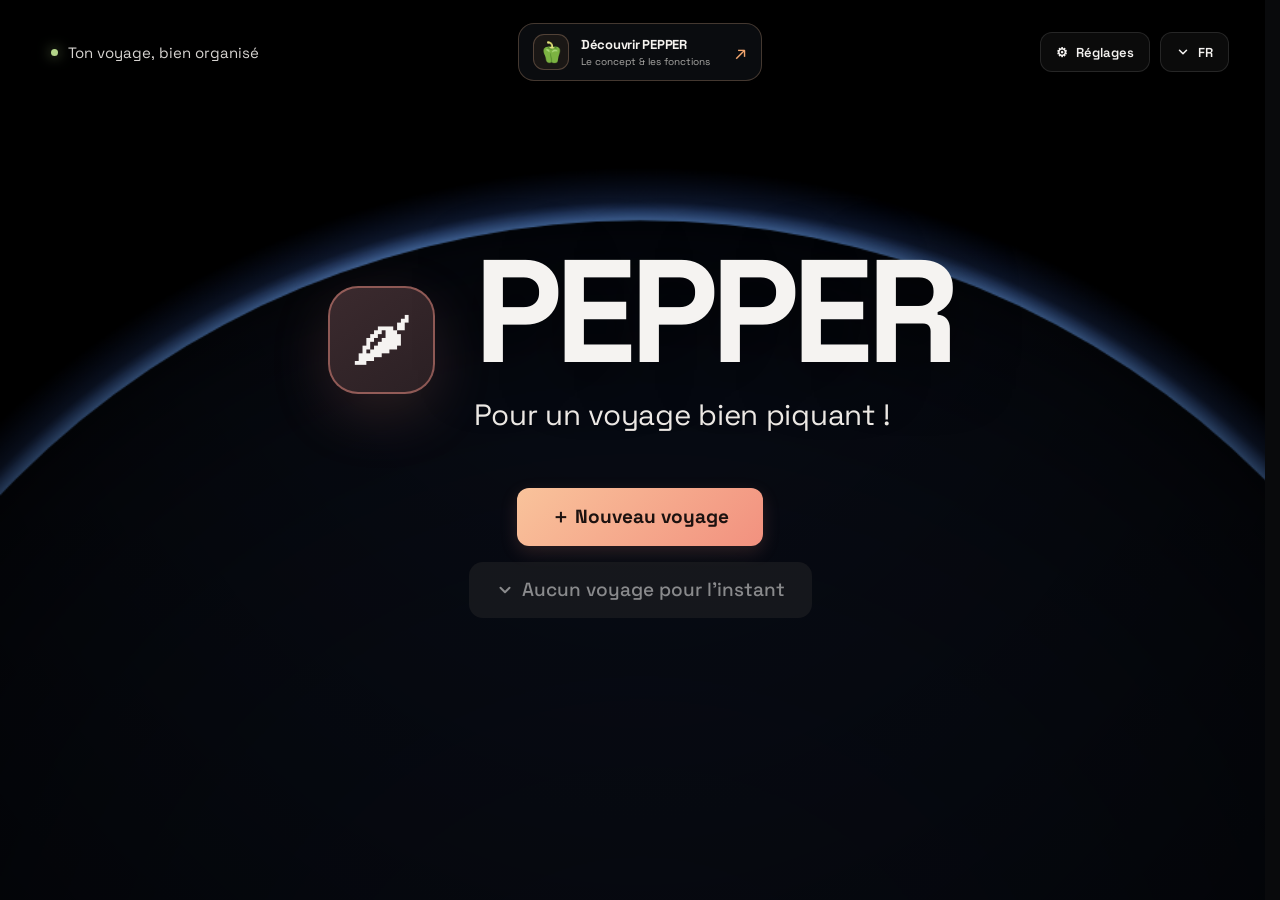
==== index.html @ a86f6137 "PEPPER: composer un board éditorial inspiré des case studies" ====
<!doctype html>
<html lang="fr">
<head>
<meta charset="utf-8"><meta name="viewport" content="width=device-width, initial-scale=1, viewport-fit=cover">
<meta name="theme-color" content="#090a0c"><meta name="description" content="PEPPER — le compagnon intelligent pour organiser, visualiser et vivre ses voyages.">
<meta property="og:title" content="PEPPER — Travel companion"><meta property="og:description" content="Ton voyage, ses étapes et ses bonnes décisions au même endroit.">
<title>PEPPER — Travel companion</title><link rel="icon" href="./assets/pepper-favicon.svg" type="image/svg+xml"><link rel="apple-touch-icon" sizes="180x180" href="./assets/apple-touch-icon.png"><link rel="manifest" href="./manifest.webmanifest">
<link rel="preconnect" href="https://api.maptiler.com" crossorigin><link rel="preconnect" href="https://fonts.googleapis.com"><link rel="preconnect" href="https://fonts.gstatic.com" crossorigin><link rel="stylesheet" href="https://fonts.googleapis.com/css2?family=DM+Sans:wght@400;500;600;700&family=Space+Grotesk:wght@400;500;600;700&display=swap"><link rel="modulepreload" href="./app.js"><link rel="stylesheet" href="./styles.css"><link rel="stylesheet" href="./ui.css">
<script type="module" src="./app.js"></script>
</head>
<body>
<div class="ambient ambient-a" aria-hidden="true"></div><div class="ambient ambient-b" aria-hidden="true"></div>
<div class="app-shell">
<header class="topbar">
<button class="topbar-back" type="button" data-action="go-home" aria-label="Mes voyages"><svg viewBox="0 0 24 24" width="18" height="18" fill="none" stroke="currentColor" stroke-width="2.6" stroke-linecap="round" stroke-linejoin="round" aria-hidden="true"><path d="m15 5-7 7 7 7"/></svg><span>Voyages</span></button><a class="brand" href="./" data-action="go-home" aria-label="PEPPER, accueil"><span class="brand-mark" aria-hidden="true">🌶</span><span class="brand-copy"><strong>PEPPER</strong><small>TRAVEL COMPANION</small></span></a>
<div class="topbar-center"><span class="live-dot"></span><span>Ton voyage, bien organisé</span><button type="button" id="topbar-trip" class="topbar-trip" data-action="open-summary" aria-label="Mon voyage"></button></div>
<div class="topbar-actions"><div class="lang-menu"><button class="lang-button" type="button" data-action="toggle-lang" aria-haspopup="true" aria-expanded="false"><svg width="14" height="14" viewBox="0 0 24 24" fill="none" stroke="currentColor" stroke-width="2.6" stroke-linecap="round" stroke-linejoin="round" aria-hidden="true"><path d="m6 9 6 6 6-6"/></svg>FR</button><div class="lang-list" hidden><button type="button" data-action="set-lang" data-lang="fr">Français <i>✓</i></button><button type="button" data-action="set-lang" data-lang="en">English <small>interface</small></button></div></div><button class="ghost-button" type="button" data-action="settings"><span>⚙</span><span>Réglages</span></button><button class="primary-button" type="button" data-action="create-trip">＋ Nouveau voyage</button></div>
</header>
<div id="network-status" class="network-status" role="status" hidden></div>
<main class="page">
<section id="landing" class="landing" aria-label="Accueil PEPPER">
<div class="landing-earth" aria-hidden="true"><canvas id="earth-lights"></canvas></div>
<div class="landing-top"><span class="landing-tag"><span class="live-dot"></span>Ton voyage, bien organisé</span><div class="landing-top-center"><button class="board-open-button" type="button" data-action="board-open"><span class="board-open-mark" aria-hidden="true">🫑</span><span class="board-open-copy"><strong>Découvrir PEPPER</strong><small>Le concept & les fonctions</small></span><span class="board-open-arrow" aria-hidden="true">↗</span></button></div><div class="landing-top-actions"><button class="ghost-button" type="button" data-action="settings"><span>⚙</span><span>Réglages</span></button><div class="lang-menu"><button class="lang-button" type="button" data-action="toggle-lang" aria-haspopup="true" aria-expanded="false"><svg width="14" height="14" viewBox="0 0 24 24" fill="none" stroke="currentColor" stroke-width="2.6" stroke-linecap="round" stroke-linejoin="round" aria-hidden="true"><path d="m6 9 6 6 6-6"/></svg>FR</button><div class="lang-list" hidden><button type="button" data-action="set-lang" data-lang="fr">Français <i>✓</i></button><button type="button" data-action="set-lang" data-lang="en">English <small>interface</small></button></div></div></div></div>
<div class="landing-center"><div class="landing-logo"><span class="landing-mark" aria-hidden="true">🌶</span><div><h1>PEPPER</h1><p>Pour un voyage bien piquant !</p></div></div>
<div class="landing-actions"><button class="primary-button large" type="button" data-action="create-trip">＋ Nouveau voyage</button>
<div class="trip-picker"><button class="picker-button" type="button" data-action="toggle-picker" aria-haspopup="listbox" aria-expanded="false"><svg width="18" height="18" viewBox="0 0 24 24" fill="none" stroke="currentColor" stroke-width="2.6" stroke-linecap="round" stroke-linejoin="round" aria-hidden="true"><path d="m6 9 6 6 6-6"/></svg><span id="picker-label">Sélectionne ton voyage</span></button><div id="picker-list" class="picker-list" hidden><label class="picker-search" for="picker-search"><svg viewBox="0 0 24 24" width="17" height="17" fill="none" stroke="currentColor" stroke-width="2" stroke-linecap="round" stroke-linejoin="round" aria-hidden="true"><circle cx="11" cy="11" r="7"></circle><path d="m20 20-4-4"></path></svg><input id="picker-search" type="search" placeholder="Rechercher un voyage…" autocomplete="off" aria-label="Rechercher un voyage"></label><div id="picker-results" class="picker-results" role="listbox" aria-label="Voyages disponibles"></div></div></div></div></div>
</section>
<section id="trip-workspace" class="trip-workspace" hidden>
<div class="trip-summary" id="trip-summary"><div class="trip-heading"><div><div class="eyebrow"><span class="eyebrow-line"></span> TON CARNET DE VOYAGE <span id="trip-status" class="status-pill">À venir</span></div><h2 id="trip-destination">Destination</h2><div class="trip-subline"><span id="trip-dates">Dates à définir</span><span>·</span><span id="trip-countdown">Préparation en cours</span><span>·</span><span id="trip-travellers">1 voyageur</span></div><div class="trip-sync-line"><span id="github-sync-status" class="github-sync-status" data-status="local"><i></i> Enregistré sur cet appareil</span><span id="cloud-sync-status" class="github-sync-status" data-status="local" hidden></span><span class="trip-sync-caption">Carte · programme · carnet</span></div></div><div class="trip-heading-actions"><select id="trip-switcher" class="trip-switcher" aria-label="Changer de voyage"></select><button class="icon-button" type="button" data-action="edit-trip" title="Modifier le voyage">✎</button><button class="icon-button" type="button" data-action="export-json" title="Exporter une sauvegarde JSON">↓</button></div></div>
<section id="journey-overview" class="journey-overview phase-before" aria-live="polite"></section>
<div class="quick-links summary-links"><a data-ql="google" href="#" target="_blank" rel="noopener noreferrer"><span>↗</span> Google Maps</a><a data-ql="apple" href="#" target="_blank" rel="noopener noreferrer"><span>↗</span> Plans</a><a data-ql="waze" href="#" target="_blank" rel="noopener noreferrer"><span>↗</span> Waze</a><a data-ql="fuel" href="#" target="_blank" rel="noopener noreferrer"><span>↗</span> Stations-service</a><a href="https://www.sncf-connect.com/" target="_blank" rel="noopener noreferrer"><span>↗</span> Train</a><a href="https://www.skyscanner.fr/" target="_blank" rel="noopener noreferrer"><span>↗</span> Vols</a><a href="https://www.flixbus.fr/" target="_blank" rel="noopener noreferrer"><span>↗</span> Bus</a></div><p class="summary-credits">Cartes : <a href="https://www.maptiler.com/copyright/" target="_blank" rel="noopener noreferrer">© MapTiler</a> · <a href="https://www.openstreetmap.org/copyright" target="_blank" rel="noopener noreferrer">© OpenStreetMap contributors</a> · <a href="https://openmaptiles.org/" target="_blank" rel="noopener noreferrer">© OpenMapTiles</a> · <a href="./assets/vendor/dark-matter/LICENSE.md" target="_blank" rel="noopener noreferrer">Dark Matter © CARTO</a></p></div>
<div class="trip-toolbar"><nav class="trip-section-nav" aria-label="Navigation du carnet">
 <button type="button" data-scroll="journey-overview">Vue d’ensemble</button>
 <button type="button" data-scroll="trip-transport">Trajets</button>
 <button type="button" data-scroll="trip-itinerary">Activités</button>
 <button type="button" data-scroll="trip-accommodation">Hébergement</button>
 <button type="button" data-scroll="trip-map">Carte</button>
 <button type="button" data-scroll="trip-citytransit">Transport</button>
 <button type="button" data-scroll="assistant-panel">JALAP</button>
</nav>
<div class="quick-links">
<a id="link-google-maps" href="#" target="_blank" rel="noopener noreferrer"><span>↗</span> Google Maps</a><a id="link-apple-maps" href="#" target="_blank" rel="noopener noreferrer"><span>↗</span> Plans</a><a id="link-waze" href="#" target="_blank" rel="noopener noreferrer"><span>↗</span> Waze</a><a id="link-fuel" href="#" target="_blank" rel="noopener noreferrer"><span>↗</span> Stations-service</a><a href="https://www.sncf-connect.com/" target="_blank" rel="noopener noreferrer"><span>↗</span> Train</a><a href="https://www.skyscanner.fr/" target="_blank" rel="noopener noreferrer"><span>↗</span> Vols</a><a href="https://www.flixbus.fr/" target="_blank" rel="noopener noreferrer"><span>↗</span> Bus</a>
</div>
</div>
<section class="map-hub" id="trip-map" aria-label="Carte et résumé du voyage">
<div class="map-stage"><div id="map" class="map" role="application" aria-label="Carte interactive du voyage"></div>
<div class="map-tools" role="toolbar" aria-label="Outils de la carte">
<div class="glass-group map-place" data-action="open-summary" role="button" tabindex="0"><span class="panel-aside" id="map-location-label">Destination</span><span class="map-live-count" id="map-activity-count"></span></div>
<div class="glass-group zoom-group"><button type="button" data-action="map-zoom-out" aria-label="Zoom arrière"><svg viewBox="0 0 24 24" width="18" height="18" fill="none" stroke="currentColor" stroke-width="2.2" stroke-linecap="round" stroke-linejoin="round" aria-hidden="true"><path d="M5 12h14"/></svg></button><output class="zoom-pct" id="zoom-pct" aria-label="Niveau de zoom">100%</output><button type="button" data-action="map-zoom-in" aria-label="Zoom avant"><svg viewBox="0 0 24 24" width="18" height="18" fill="none" stroke="currentColor" stroke-width="2.2" stroke-linecap="round" stroke-linejoin="round" aria-hidden="true"><path d="M12 5v14M5 12h14"/></svg></button></div>
<div class="glass-group"><button type="button" data-action="fit-map" aria-label="Tout voir" title="Tout voir"><svg viewBox="0 0 24 24" width="18" height="18" fill="none" stroke="currentColor" stroke-width="2.2" stroke-linecap="round" stroke-linejoin="round" aria-hidden="true"><path d="M4 9V4h5M20 9V4h-5M4 15v5h5M20 15v5h-5"/></svg></button><button type="button" data-action="map-3d" aria-label="Vue 3D" aria-pressed="false" title="Vue 3D"><b>3D</b></button><button type="button" data-action="map-locate" aria-label="Ma position" title="Ma position"><svg viewBox="0 0 24 24" width="18" height="18" fill="none" stroke="currentColor" stroke-width="2.2" stroke-linecap="round" stroke-linejoin="round" aria-hidden="true"><circle cx="12" cy="12" r="3"/><path d="M12 2v3M12 19v3M2 12h3M19 12h3"/></svg></button></div>
<div class="glass-group style-group" role="group" aria-label="Style de carte"><button type="button" data-action="map-style" data-style="dark" aria-pressed="true">Sombre</button><button type="button" data-action="map-style" data-style="satellite" aria-pressed="false">Satellite</button><button type="button" data-action="map-style" data-style="plan" aria-pressed="false">Plan</button></div>
<div class="glass-group"><button type="button" data-action="toggle-hub" aria-label="Masquer les cartes" aria-pressed="false" title="Masquer / afficher les cartes"><svg viewBox="0 0 24 24" width="18" height="18" fill="none" stroke="currentColor" stroke-width="2.2" stroke-linecap="round" stroke-linejoin="round" aria-hidden="true"><rect x="3" y="4" width="7" height="16" rx="2"/><rect x="14" y="4" width="7" height="9" rx="2"/></svg></button><button type="button" data-action="map-fullscreen" aria-label="Plein écran" aria-pressed="false" title="Plein écran"><svg viewBox="0 0 24 24" width="18" height="18" fill="none" stroke="currentColor" stroke-width="2.2" stroke-linecap="round" stroke-linejoin="round" aria-hidden="true"><path d="M8 3H3v5M16 3h5v5M8 21H3v-5M16 21h5v-5"/></svg></button></div>
</div>
<div class="map-locating" id="map-locating" role="status"><span class="loading-spinner"></span><span>Localisation de la destination en cours…</span></div><div id="map-selection-card" class="map-selection-card" hidden></div></div>
<div id="hub-cards" class="hub-cards"></div><div id="hub-dots" class="hub-dots" aria-hidden="true"></div></section>
<div class="dashboard-grid" id="panel-vault" hidden><div class="main-column"><section class="panel transport-panel" id="trip-transport">
<div class="panel-heading"><div><p class="eyebrow">ALLER · RETOUR · CORRESPONDANCES</p><h3>Les trajets & billets</h3></div><button class="small-button" type="button" data-action="add-transport">＋ Ajouter un trajet</button></div>
<div id="transport-content"><div class="empty-inline">Train, avion ou voiture : ajoute les informations de tes trajets pour calculer les marges d’arrivée et vérifier les correspondances avec le programme.</div></div>
<div class="notice transport-note">PEPPER conserve les horaires saisis et ouvre les sources officielles. Le suivi SNCF en direct sera affiché après activation du service Netlify ; les autres compagnies restent consultées via leur propre application. L’absence d’alerte ne garantit jamais la ponctualité.</div>
</section><section class="panel itinerary-panel" id="trip-itinerary"><div class="panel-heading"><div><p class="eyebrow">LE PROGRAMME</p><h3>Les étapes à ne pas manquer</h3></div><button class="small-button" type="button" data-action="add-activity">＋ Ajouter une activité</button></div><div class="itinerary-summary" id="itinerary-summary"></div><div id="itinerary-warnings"></div><div id="activities-list" class="activities-list"></div></section><section class="panel stay-panel" id="trip-accommodation">
<div class="panel-heading"><div><p class="eyebrow">TON CAMP DE BASE</p><h3>Hébergement</h3></div><button class="small-button" type="button" data-action="edit-accommodation">＋ Ajouter / modifier</button></div>
<div id="accommodation-content"><div class="empty-inline">Ajoute ton logement pour connaître les horaires, l’accès, les équipements et les consignes d’arrivée / départ.</div></div>
</section></div><aside class="side-column"><section class="panel weather-panel" id="trip-weather"><div class="panel-heading"><div><p class="eyebrow">EN CE MOMENT</p><h3>Météo à destination</h3></div><button class="icon-button" type="button" data-action="refresh-weather" aria-label="Actualiser la météo" title="Actualiser la météo">↻</button></div><div id="weather-content" class="weather-content"><span class="loading-spinner"></span><span>Recherche de la météo…</span></div><p class="data-note">Météo par <a href="https://open-meteo.com/" target="_blank" rel="noopener noreferrer">Open-Meteo</a> · données sous licence <a href="https://creativecommons.org/licenses/by/4.0/" target="_blank" rel="noopener noreferrer">CC BY 4.0</a></p></section><section class="panel transit-panel" id="trip-citytransit"><div class="panel-heading"><div><p class="eyebrow">TRAFIC & TRANSPORTS EN COMMUN</p><h3>Transport</h3></div></div><div id="citytransit-content" class="citytransit-content"></div></section><section class="panel assistant-panel" id="assistant-panel">
<div class="assistant-heading"><img class="assistant-avatar" src="./assets/jalap.svg" alt="JALAP, ton petit piment voyageur"><div><p class="eyebrow">TON COMPAGNON DE VOYAGE</p><h3>JALAP <span class="ai-tag">IA</span></h3><small id="ai-connection-state">Gemini 3.8 Flash · offre gratuite</small></div></div>
<div class="assistant-promise">Ton compagnon de voyage, propulsé par Gemini 3.8 Flash. Demande-lui conseil, ou laisse-le compléter tes activités.</div>
<div class="jalap-mode-switch" role="group" aria-label="Mode de JALAP"><button type="button" data-action="jalap-set-mode" data-mode="advice" aria-pressed="true" class="is-active">✈ Conseil</button><button type="button" data-action="jalap-set-mode" data-mode="edit" aria-pressed="false">✎ Modification</button><button type="button" data-action="jalap-set-mode" data-mode="development" aria-pressed="false" hidden>⌘ Dev</button></div>
<p id="jalap-mode-help" class="jalap-mode-help">JALAP enregistre le carnet localement puis le synchronise dans GitHub si l’option est activée.</p>
<div id="jalap-thread" class="ai-thread" aria-live="polite"><div class="chat-line"><img class="chat-mascot" src="./assets/jalap.svg" alt="JALAP"><div class="chat-message assistant-message">Salut ! Moi, c’est JALAP 🌶️ Ton petit assistant voyage. Je peux organiser ton séjour, modifier les étapes et préparer des changements de code. Tu gardes la main sur chaque validation.</div></div></div>
<div id="jalap-proposal" class="ai-draft-preview" hidden><div class="draft-title">Modifications proposées</div><div id="jalap-proposal-content" class="draft-meta"></div><div class="jalap-proposal-actions"><button type="button" data-action="jalap-apply">Appliquer les changements</button><button type="button" data-action="jalap-cancel">Refuser</button></div></div>
<div id="jalap-dev-proposal" class="ai-draft-preview jalap-dev-preview" hidden>
 <div class="draft-title">Aperçu des modifications GitHub</div>
 <p class="jalap-dev-warning">Les fichiers ci-dessous seront publiés dans le dépôt public <strong>sopp24/PEPPER</strong> et visibles de tous. Rien ne sera commité sans ton clic sur le bouton de validation.</p>
 <div id="jalap-dev-proposal-content" class="draft-meta"></div>
 <div class="jalap-proposal-actions">
  <button type="button" data-action="jalap-dev-commit">Valider et commiter sur GitHub</button>
  <button type="button" data-action="jalap-dev-cancel">Refuser la proposition</button>
 </div>
</div>
<form id="idea-form" class="ai-form"><label class="visually-hidden" for="idea-input">Écrire à JALAP</label><textarea id="idea-input" rows="3" placeholder="Ex. : Ajoute les Catacombes samedi vers 10 h…"></textarea><button class="send-button" type="submit" aria-label="Envoyer à JALAP">↗</button></form>
<div class="draft-actions chat-actions"><button type="button" data-action="copy-trip-context">Copier le contexte du voyage</button><button type="button" data-action="copy-jalap-request">Préparer ma demande</button><button type="button" data-action="copy-jalap-audit">Auditer mon voyage avec JALAP</button></div>
<div class="assistant-foot"><span>Voyage : carnet local + copie GitHub facultative. Développement : commit direct après validation.</span><span>Propulsé par Gemini 3.8 Flash</span></div>
</section><section class="panel tools-panel"><p class="eyebrow">À EMPORTER</p><h3>Ton voyage en poche</h3><div class="tool-actions"><button type="button" data-action="export-ics"><span>▦</span> Exporter le programme (.ics)</button><button type="button" data-action="export-json"><span>↓</span> Sauvegarder tous les voyages (.json)</button><button type="button" data-action="import-json"><span>↑</span> Restaurer une sauvegarde (.json)</button><button type="button" data-action="copy-trip-context"><span>↥</span> Copier le contexte du voyage</button></div></section></aside></div>
</section>
<p class="privacy-footnote">Les détails restent sur cet appareil tant que la synchronisation GitHub n’est pas activée. Si elle l’est, une copie du carnet est publiée dans le dépôt public. N’y ajoute jamais de QR code, billet complet, pièce d’identité, mot de passe ou code d’accès.</p>
<footer class="app-footer"><span>PEPPER <i>✳</i> Le goût de partir.</span><span class="map-credits">Cartes : <a href="https://www.maptiler.com/copyright/" target="_blank" rel="noopener noreferrer">© MapTiler</a> · <a href="https://www.openstreetmap.org/copyright" target="_blank" rel="noopener noreferrer">© OpenStreetMap contributors</a> · <a href="https://openmaptiles.org/" target="_blank" rel="noopener noreferrer">© OpenMapTiles</a> · <a href="./assets/vendor/dark-matter/LICENSE.md" target="_blank" rel="noopener noreferrer">Dark Matter © CARTO</a></span><span>Une application SOPP · <a href="https://github.com/sopp24/PEPPER" target="_blank" rel="noopener noreferrer">Code source ↗</a></span></footer>
</main></div>
<div id="project-board" class="project-board" hidden aria-hidden="true">
 <div class="project-board-backdrop" data-action="board-close"></div>
 <section class="project-story-shell" role="dialog" aria-modal="true" aria-labelledby="story-main-title">
  <header class="story-header">
   <div class="story-brand" aria-label="PEPPER"><span>🌶</span><b>PEPPER</b><small>TRAVEL COMPANION</small></div>
   <div class="story-progress-group"><output id="story-chapter-count" class="story-chapter-count" aria-live="polite">01 / 07</output><div class="story-progress" role="progressbar" aria-label="Progression de la présentation" aria-valuemin="0" aria-valuemax="100" aria-valuenow="0"><span id="story-progress-fill"></span></div></div>
   <button type="button" id="project-board-close" class="story-close" data-action="board-close" aria-label="Fermer la présentation">×</button>
  </header>

  <main id="project-story-scroll" class="project-story-scroll" tabindex="0">

   <!-- INTRO : le problème est posé immédiatement, puis le projet se révèle. -->
   <section class="pepper-scene pepper-hero" data-story-step>
    <div class="pepper-scene-copy story-animate">
     <div class="pepper-eyebrow"><span>PEPPER</span><i></i> PRÉSENTATION DU PROJET</div>
     <h1 id="story-main-title">UN VOYAGE.<br><span>TOUT RASSEMBLÉ.</span></h1>
     <p>Billets, hébergement, adresses et activités : les informations d’un séjour sont souvent réparties entre plusieurs applications.</p>
     <div class="pepper-scroll-prompt"><span>FAIS DÉFILER POUR DÉCOUVRIR</span><svg viewBox="0 0 24 24" aria-hidden="true"><path d="M12 4v15m-6-6 6 6 6-6"/></svg></div>
    </div>
    <div class="pepper-visual hero-vector story-animate">
     <svg viewBox="0 0 720 520" role="img" aria-label="Des informations dispersées sont rassemblées dans un carnet de voyage unique">
      <defs>
       <linearGradient id="pepper-flow" x1="0" y1="0" x2="1" y2="1"><stop offset="0" stop-color="#d9dce0"/><stop offset="1" stop-color="#747b84"/></linearGradient>
       <linearGradient id="pepper-core" x1="0" y1="0" x2="1" y2="1"><stop offset="0" stop-color="#282d34"/><stop offset="1" stop-color="#111419"/></linearGradient>
      </defs>
      <g fill="none" stroke="#737a83" stroke-opacity=".35" stroke-width="2">
       <path d="M115 105C214 105 221 178 296 212"/><path d="M601 105C516 105 503 173 426 212"/>
       <path d="M115 411C214 411 221 340 296 306"/><path d="M601 411C516 411 503 340 426 306"/>
      </g>
      <g fill="#111419" stroke="#6e757e" stroke-width="1.5">
       <rect x="42" y="54" width="190" height="103" rx="15"/><rect x="488" y="54" width="190" height="103" rx="15"/>
       <rect x="42" y="363" width="190" height="103" rx="15"/><rect x="488" y="363" width="190" height="103" rx="15"/>
      </g>
      <g fill="none" stroke="#e7e9e7" stroke-width="2.6" stroke-linecap="round" stroke-linejoin="round">
       <rect x="65" y="78" width="28" height="21" rx="3"/><path d="m66 80 13 10 13-10"/>
       <path d="M535 85c0-13 20-13 20 0 0 16-20 29-20 29s-20-13-20-29c0-13 20-13 20 0Z"/><circle cx="535" cy="85" r="4"/>
       <path d="M69 390h37v29H69zM77 383h21v7H77zM77 398h21M77 407h15"/>
       <path d="M518 393h35v31h-35zM526 402h19M526 410h19"/>
      </g>
      <g fill="#f2f3f1" font-family="DM Sans, sans-serif" font-size="13" font-weight="700">
       <text x="108" y="91">E-MAILS</text><text x="554" y="91">CARTES</text>
       <text x="108" y="403">RÉSERVATIONS</text><text x="554" y="403">NOTES</text>
      </g>
      <g fill="#9198a0" font-family="DM Sans, sans-serif" font-size="10">
       <text x="108" y="113">Billets · confirmations</text><text x="554" y="113">Adresses · lieux</text>
       <text x="108" y="425">Logement · transports</text><text x="554" y="425">Idées · budget</text>
      </g>
      <circle cx="360" cy="259" r="126" fill="none" stroke="#454b53" stroke-width="1" stroke-dasharray="3 9"/>
      <circle cx="360" cy="259" r="105" fill="url(#pepper-core)" stroke="#858c94" stroke-opacity=".5" stroke-width="1.5"/>
      <g fill="none" stroke="#f1f2ef" stroke-width="3" stroke-linecap="round" stroke-linejoin="round">
       <path d="M322 215h76a10 10 0 0 1 10 10v66a10 10 0 0 1-10 10h-76a10 10 0 0 1-10-10v-66a10 10 0 0 1 10-10Z"/>
       <path d="M330 239h60M330 255h60M330 271h42"/>
       <path d="M360 199v-11m-9 11h18"/>
      </g>
      <g fill="#f4f4f1" font-family="Space Grotesk, sans-serif" font-weight="700" text-anchor="middle">
       <text x="360" y="331" font-size="21" letter-spacing="3">PEPPER</text>
      </g>
      <g fill="#9299a1" font-family="DM Sans, sans-serif" font-size="9" text-anchor="middle" letter-spacing="2">
       <text x="360" y="349">UN SEUL CARNET</text>
      </g>
      <g fill="#f5f5f1"><circle cx="253" cy="180" r="3"/><circle cx="466" cy="180" r="3"/><circle cx="253" cy="338" r="3"/><circle cx="466" cy="338" r="3"/></g>
     </svg>
    </div>
   </section>

   <!-- CONSTAT -->
   <section class="pepper-scene pepper-problem" data-story-step>
    <div class="pepper-section-index story-animate"><span>01</span><i></i><small>LE CONSTAT</small></div>
    <div class="pepper-scene-copy story-animate">
     <h2>UNE PRÉPARATION.<br><span>PLUSIEURS OUTILS.</span></h2>
     <p>Les confirmations restent dans les e-mails, l’hébergement sur une plateforme, les adresses dans les cartes et les idées dans les notes. Retrouver une information oblige à passer d’un service à l’autre.</p>
    </div>
    <div class="pepper-visual problem-vector story-animate">
     <svg viewBox="0 0 900 360" role="img" aria-label="Quatre familles d’informations réparties entre plusieurs services">
      <g fill="#15191e" stroke="#626a73" stroke-width="1.5">
       <rect x="18" y="30" width="198" height="270" rx="14"/><rect x="240" y="30" width="198" height="270" rx="14"/>
       <rect x="462" y="30" width="198" height="270" rx="14"/><rect x="684" y="30" width="198" height="270" rx="14"/>
      </g>
      <g fill="none" stroke="#e8e9e6" stroke-width="3" stroke-linecap="round" stroke-linejoin="round">
       <rect x="83" y="83" width="68" height="48" rx="5"/><path d="m85 86 32 25 32-25"/>
       <path d="M339 87c0-20 30-20 30 0 0 24-30 43-30 43s-30-19-30-43c0-20 30-20 30 0Z"/><circle cx="339" cy="87" r="6"/>
       <path d="M527 78h70v70h-70zM540 96h44M540 110h44M540 124h29"/>
       <path d="M751 82h67v62h-67zM764 99h41M764 113h41M764 127h26"/>
      </g>
      <g fill="#f4f4f1" font-family="Space Grotesk, sans-serif" font-size="16" font-weight="700" text-anchor="middle">
       <text x="117" y="190">E-MAILS</text><text x="339" y="190">CARTES</text><text x="561" y="190">RÉSERVATIONS</text><text x="783" y="190">NOTES</text>
      </g>
      <g fill="#9da4ab" font-family="DM Sans, sans-serif" font-size="11" text-anchor="middle">
       <text x="117" y="214">Billets et confirmations</text><text x="339" y="214">Adresses et lieux</text>
       <text x="561" y="214">Logement et transports</text><text x="783" y="214">Idées et budget</text>
      </g>
      <g stroke="#7f8790" stroke-width="1.4" stroke-dasharray="3 7" fill="none"><path d="M117 235v30m222-30v30m222-30v30m222-30v30"/></g>
      <g fill="#b7bdc3" font-family="DM Sans, sans-serif" font-size="9" text-anchor="middle" letter-spacing="1.4"><text x="117" y="282">01</text><text x="339" y="282">02</text><text x="561" y="282">03</text><text x="783" y="282">04</text></g>
     </svg>
    </div>
   </section>

   <!-- IDÉE -->
   <section class="pepper-scene pepper-solution" data-story-step>
    <div class="pepper-section-index story-animate"><span>02</span><i></i><small>LA RÉPONSE</small></div>
    <div class="pepper-scene-copy story-animate">
     <h2>UN CARNET UNIQUE.<br><span>UN VOYAGE PLUS LISIBLE.</span></h2>
     <p>PEPPER rassemble les informations dans un espace dédié à chaque séjour. La carte situe les étapes ; les rubriques donnent accès aux détails utiles, de la préparation au retour.</p>
     <div class="pepper-feature-line"><span>TRAJETS</span><i></i><span>LOGEMENT</span><i></i><span>PROGRAMME</span><i></i><span>BUDGET</span></div>
    </div>
    <div class="pepper-visual solution-vector story-animate">
     <svg viewBox="0 0 900 510" role="img" aria-label="Vue vectorielle d’un carnet de voyage réunissant carte et rubriques">
      <rect x="18" y="18" width="864" height="474" rx="18" fill="#111419" stroke="#69717a" stroke-width="1.5"/>
      <path d="M18 73h864" stroke="#414850" stroke-width="1.5"/>
      <circle cx="48" cy="45" r="5" fill="#78818a"/><circle cx="68" cy="45" r="5" fill="#78818a"/><circle cx="88" cy="45" r="5" fill="#78818a"/>
      <text x="845" y="49" fill="#a5abb1" font-family="DM Sans" font-size="11" text-anchor="end" letter-spacing="2">PEPPER / MON VOYAGE</text>
      <path d="M18 73h190v419H18z" fill="#171b20"/>
      <text x="46" y="118" fill="#f4f4f1" font-family="Space Grotesk" font-size="17" font-weight="700">MON VOYAGE</text>
      <text x="46" y="142" fill="#8f979f" font-family="DM Sans" font-size="10" letter-spacing="1.5">15 — 19 AVRIL</text>
      <g fill="#d7dadd" font-family="DM Sans" font-size="13">
       <text x="48" y="199">⌖  Carte</text><text x="48" y="244">☷  Programme</text><text x="48" y="289">↗  Trajets</text><text x="48" y="334">⌂  Logement</text><text x="48" y="379">€  Budget</text>
      </g>
      <g stroke="#343b43" stroke-width="1"><path d="M36 215h152M36 260h152M36 305h152M36 350h152M36 395h152"/></g>
      <rect x="208" y="73" width="674" height="419" fill="#151a20"/>
      <g stroke="#333b43" stroke-width="1"><path d="M245 112h602M245 160h602M245 208h602M245 256h602M245 304h602M245 352h602M245 400h602M245 448h602"/><path d="M270 92v365m72-365v365m72-365v365m72-365v365m72-365v365m72-365v365m72-365v365m72-365v365"/></g>
      <path d="M278 376C369 325 403 413 493 328S632 195 703 254s91 42 119-18" fill="none" stroke="#aeb5bc" stroke-width="17" stroke-opacity=".16" stroke-linecap="round"/>
      <path d="M278 376C369 325 403 413 493 328S632 195 703 254s91 42 119-18" fill="none" stroke="#e4e7e5" stroke-width="3" stroke-dasharray="3 11" stroke-linecap="round"/>
      <g fill="#151a20" stroke="#f1f2ef" stroke-width="4"><circle cx="278" cy="376" r="11"/><circle cx="493" cy="328" r="11"/><circle cx="703" cy="254" r="11"/><circle cx="822" cy="236" r="11"/></g>
      <g fill="#e4e7e5" font-family="DM Sans" font-size="10" font-weight="700"><text x="260" y="410">LOGEMENT</text><text x="475" y="362">ACTIVITÉ</text><text x="685" y="289">ÉTAPE</text></g>
      <rect x="722" y="91" width="136" height="29" rx="7" fill="#20262d" stroke="#525a63"/><text x="790" y="110" fill="#cbd0d3" font-family="DM Sans" font-size="9" text-anchor="middle" letter-spacing="1">LISBONNE</text>
     </svg>
    </div>
   </section>

   <!-- CARTE -->
   <section class="pepper-scene pepper-map" data-story-step>
    <div class="pepper-section-index story-animate"><span>03</span><i></i><small>LA CARTE</small></div>
    <div class="pepper-scene-copy story-animate">
     <h2>LES ÉTAPES<br><span>PRENNENT LEUR PLACE.</span></h2>
     <p>Le logement, les activités et les points d’intérêt se retrouvent sur une même carte. Les repères donnent une lecture claire du séjour et des déplacements.</p>
     <div class="pepper-feature-line"><span>REPÈRES</span><i></i><span>VUE 3D</span><i></i><span>GÉOLOCALISATION</span></div>
    </div>
    <div class="pepper-visual map-vector story-animate">
     <svg viewBox="0 0 1000 520" role="img" aria-label="Carte schématique vectorielle reliant le logement, les activités et les déplacements">
      <rect x="1" y="1" width="998" height="518" rx="18" fill="#12171d" stroke="#515a64"/>
      <g fill="none" stroke="#404953" stroke-width="4" stroke-linecap="round">
       <path d="M-20 100C125 50 165 155 278 125s174-80 285-15 190 60 470-33"/>
       <path d="M-20 420c150-85 214-170 365-110s230 110 355 40 210-50 340 10"/>
       <path d="M173-20c-9 134 79 200 27 326s-12 160 70 244"/>
       <path d="M698-20c-50 130 18 204 105 283s46 177 130 285"/>
      </g>
      <g fill="none" stroke="#59636e" stroke-width="2" stroke-dasharray="8 9"><path d="M0 255h1000M495 0v520"/></g>
      <path d="M98 360C201 295 247 390 376 315S574 155 688 232s133 76 215-22" fill="none" stroke="#b9c0c6" stroke-opacity=".16" stroke-width="32" stroke-linecap="round"/>
      <path d="M98 360C201 295 247 390 376 315S574 155 688 232s133 76 215-22" fill="none" stroke="#f0f1ee" stroke-width="4" stroke-dasharray="3 15" stroke-linecap="round"/>
      <g fill="#12171d" stroke="#f4f4f1" stroke-width="5"><circle cx="98" cy="360" r="16"/><circle cx="376" cy="315" r="16"/><circle cx="688" cy="232" r="16"/><circle cx="903" cy="210" r="16"/></g>
      <g fill="#f4f4f1"><circle cx="98" cy="360" r="5"/><circle cx="376" cy="315" r="5"/><circle cx="688" cy="232" r="5"/><circle cx="903" cy="210" r="5"/></g>
      <g font-family="DM Sans" font-size="13" font-weight="700" fill="#eef0ed"><text x="56" y="407">HÉBERGEMENT</text><text x="335" y="360">ACTIVITÉ</text><text x="650" y="276">ÉTAPE</text></g>
      <g fill="#9da5ad" font-family="DM Sans" font-size="10" letter-spacing="2"><text x="36" y="37">ITINÉRAIRE</text><text x="849" y="485">VUE D’ENSEMBLE</text></g>
     </svg>
    </div>
   </section>

   <!-- JALAP -->
   <section class="pepper-scene pepper-jalap" data-story-step>
    <div class="pepper-section-index story-animate"><span>04</span><i></i><small>L’ASSISTANT</small></div>
    <div class="pepper-scene-copy story-animate">
     <h2>JALAP,<br><span>LE COPILOTE DU SÉJOUR.</span></h2>
     <p>JALAP tient compte des informations du voyage pour proposer des idées et aider à organiser les journées. Les changements suggérés restent soumis à validation.</p>
     <div class="pepper-feature-line"><span>ASSISTANCE IA</span><i></i><span>MODIFICATIONS À VALIDER</span></div>
    </div>
    <div class="pepper-visual jalap-vector story-animate">
     <div class="pepper-jalap-card">
      <div class="pepper-jalap-brand"><img src="./assets/jalap.svg" alt=""/><span><b>JALAP</b><small>ASSISTANT DE VOYAGE</small></span><i>IA</i></div>
      <div class="pepper-chat-bubble">Tes visites sont regroupées dans le centre. Veux-tu organiser ton programme par quartier ?</div>
      <div class="pepper-chat-status"><svg viewBox="0 0 20 20" aria-hidden="true"><path d="m4 10 4 4 8-9"/></svg> Proposition à vérifier avant application</div>
     </div>
     <svg class="jalap-orbit" viewBox="0 0 520 420" aria-hidden="true"><circle cx="260" cy="210" r="170" fill="none" stroke="#69717a" stroke-opacity=".48" stroke-dasharray="3 9"/><circle cx="260" cy="210" r="125" fill="none" stroke="#69717a" stroke-opacity=".22"/><path d="M260 22v36M260 362v36M72 210h36M412 210h36" stroke="#9fa6ad" stroke-opacity=".6" stroke-width="2"/></svg>
    </div>
   </section>

   <!-- DONNÉES -->
   <section class="pepper-data-scene" data-story-step>
    <div class="pepper-section-index story-animate"><span>05</span><i></i><small>TES DONNÉES</small></div>
    <div class="pepper-data-content story-animate">
     <h2>TON CARNET,<br><span>TON FONCTIONNEMENT.</span></h2>
     <div class="pepper-data-options">
      <div><svg viewBox="0 0 48 48" aria-hidden="true"><rect x="8" y="5" width="32" height="38" rx="5"/><path d="M18 12h12M18 36h12"/></svg><span><b>ENREGISTREMENT LOCAL</b><small>Le carnet reste disponible sur ton appareil.</small></span></div>
      <div><svg viewBox="0 0 48 48" aria-hidden="true"><path d="M9 22a15 15 0 0 1 25-10l4 4M38 8v8H30M39 26a15 15 0 0 1-25 10l-4-4M10 40v-8h8"/></svg><span><b>SYNCHRONISATION FACULTATIVE</b><small>Une copie peut être conservée dans le dépôt associé.</small></span></div>
     </div>
    </div>
   </section>

   <!-- BOARD FINAL : case study éditoriale, interfaces réelles et repères vectoriels. -->
   <section id="board-summary" class="pepper-board" data-story-step>
    <header class="pepper-board-header">
     <div class="pepper-board-brand">
      <svg viewBox="0 0 36 36" aria-hidden="true"><path d="M20 7c-5 0-9 4-9 10 0 6 3 10 8 10s9-5 9-12c0-4-2-7-5-8" fill="none" stroke="currentColor" stroke-width="2.2" stroke-linecap="round"/><path d="M20 8c-1-4 1-6 5-6" fill="none" stroke="currentColor" stroke-width="2.2" stroke-linecap="round"/></svg>
      <span><b>PEPPER</b><small>TRAVEL COMPANION</small></span>
     </div>
     <div class="pepper-board-title"><span>CASE STUDY · LE CARNET DE VOYAGE</span><h2>UN VOYAGE.<br><em>TOUT RASSEMBLÉ.</em></h2></div>
     <div class="pepper-board-export">
      <button type="button" data-action="board-pdf-desktop"><svg viewBox="0 0 24 24" aria-hidden="true"><rect x="3" y="4" width="18" height="15" rx="1"/><path d="M8 22h8M12 19v3"/></svg>PDF A3 paysage</button>
      <button type="button" data-action="board-pdf-phone"><svg viewBox="0 0 24 24" aria-hidden="true"><rect x="6" y="2" width="12" height="20" rx="2"/><path d="M10 18h4"/></svg>PDF A3 portrait</button>
     </div>
    </header>

    <div class="pepper-board-lead">
     <section class="pepper-board-context">
      <span class="pepper-board-index">01 / LE CONSTAT</span>
      <h3>Tout est utile.<br>Rien n’est au même endroit.</h3>
      <p>Billets dans les e-mails, hébergement sur une plateforme, adresses dans les cartes et idées dans les notes : préparer un séjour oblige à passer d’un outil à l’autre.</p>
      <div class="pepper-board-insight"><span>LE POINT DE DÉPART</span><b>Retrouver une information ne devrait pas interrompre le voyage.</b></div>
     </section>

     <figure class="pepper-board-desktop">
      <div class="pepper-board-screen-head"><span>02 / L’INTERFACE</span><b>VERSION ORDINATEUR · VUE D’ENSEMBLE</b></div>
      <div class="pepper-screen-bezel pepper-screen-desktop">
       <div class="pepper-screen-top"><i></i><i></i><i></i><span>PEPPER · MON VOYAGE</span></div>
       <div class="pepper-screen-content"><iframe src="./?presentationScreen=desktop-map" title="Interface PEPPER sur ordinateur : carte et vue d’ensemble" loading="lazy" tabindex="-1"></iframe></div>
      </div>
      <figcaption>La carte devient le point de repère du séjour : logement, activités et lieux se lisent au même endroit.</figcaption>
     </figure>

     <section class="pepper-board-idea">
      <span class="pepper-board-index">03 / L’IDÉE</span>
      <h3>Un carnet pour tout retrouver.</h3>
      <p>PEPPER rassemble les informations essentielles dans un espace dédié à chaque séjour. La carte donne la vue d’ensemble ; les rubriques gardent les détails à portée de main.</p>
      <div class="pepper-board-modules">
       <div><svg viewBox="0 0 24 24" aria-hidden="true"><path d="m3 6 6-3 6 3 6-3v15l-6 3-6-3-6 3Z"/><path d="M9 3v15M15 6v15"/></svg><span>CARTE</span></div>
       <div><svg viewBox="0 0 24 24" aria-hidden="true"><path d="M8 5h13M8 12h13M8 19h13"/><circle cx="3" cy="5" r="1"/><circle cx="3" cy="12" r="1"/><circle cx="3" cy="19" r="1"/></svg><span>PROGRAMME</span></div>
       <div><svg viewBox="0 0 24 24" aria-hidden="true"><path d="M3 8a3 3 0 0 1 3-3h12a3 3 0 0 1 3 3v2a3 3 0 0 0 0 6v2a3 3 0 0 1-3 3H6a3 3 0 0 1-3-3v-2a3 3 0 0 0 0-6Z"/><path d="M13 5v14"/></svg><span>TRAJETS</span></div>
       <div><svg viewBox="0 0 24 24" aria-hidden="true"><path d="m12 3 1.8 5.2L19 10l-5.2 1.8L12 17l-1.8-5.2L5 10l5.2-1.8Z"/><path d="m19 16 .8 2.2L22 19l-2.2.8L19 22l-.8-2.2L16 19l2.2-.8Z"/></svg><span>JALAP</span></div>
      </div>
      <div class="pepper-board-principle"><b>MOINS DE DISPERSION.</b><span>Une vision claire du séjour, de la préparation au retour.</span></div>
     </section>
    </div>

    <section class="pepper-board-proof" aria-label="PEPPER en quelques repères">
     <span class="pepper-board-proof-label">PEPPER EN UN COUP D’ŒIL</span>
     <div class="pepper-board-proof-grid">
      <div><b>01</b><span>CARNET<br>UNIQUE</span></div>
      <div><b>02</b><span>SUPPORTS<br>ORDINATEUR · MOBILE</span></div>
      <div><b>04</b><span>VUES<br>D’INTERFACE</span></div>
      <div><b>07</b><span>SÉQUENCES<br>DE PRÉSENTATION</span></div>
     </div>
    </section>

    <section class="pepper-board-mobile">
     <header class="pepper-board-mobile-head">
      <span class="pepper-board-index">04 / VERSION MOBILE</span>
      <h3>LES FONCTIONS, À PORTÉE DE MAIN.</h3>
      <p>Trois vues complémentaires pour suivre le séjour au fil des étapes.</p>
     </header>
     <div class="pepper-board-mobile-grid">
      <figure class="pepper-phone-row">
       <div class="pepper-phone-bezel"><div class="pepper-phone-speaker"></div><div class="pepper-phone-screen"><iframe src="./?presentationScreen=phone-program" title="PEPPER mobile : programme et activités" loading="lazy" tabindex="-1"></iframe></div></div>
       <figcaption><span>01 / ORGANISER</span><b>LE PROGRAMME</b><small>Activités, horaires et réservations dans l’ordre du séjour.</small></figcaption>
      </figure>
      <figure class="pepper-phone-row">
       <div class="pepper-phone-bezel"><div class="pepper-phone-speaker"></div><div class="pepper-phone-screen"><iframe src="./?presentationScreen=phone-transport" title="PEPPER mobile : trajets et billets" loading="lazy" tabindex="-1"></iframe></div></div>
       <figcaption><span>02 / ANTICIPER</span><b>LES TRAJETS</b><small>Billets, horaires et correspondances au même endroit.</small></figcaption>
      </figure>
      <figure class="pepper-phone-row">
       <div class="pepper-phone-bezel"><div class="pepper-phone-speaker"></div><div class="pepper-phone-screen"><iframe src="./?presentationScreen=phone-jalap" title="PEPPER mobile : assistant JALAP" loading="lazy" tabindex="-1"></iframe></div></div>
       <figcaption><span>03 / ÊTRE GUIDÉ</span><b>JALAP</b><small>Un assistant qui s’appuie sur le contexte de chaque voyage.</small></figcaption>
      </figure>
     </div>
    </section>

    <footer class="pepper-board-footer"><b>PEPPER</b><span>UN CARNET · TOUT LE VOYAGE</span><i>LE GOÛT DE PARTIR.</i></footer>
    <p class="pepper-board-note">Écrans issus de l’application · Voyage de démonstration · Données personnelles isolées</p>
   </section>
  </main>
 </section>
</div>
<nav class="mobile-dock" aria-label="Navigation mobile"><button type="button" data-action="phone-map" class="is-current"><svg viewBox="0 0 24 24" width="22" height="22" fill="none" stroke="currentColor" stroke-width="2" stroke-linecap="round" stroke-linejoin="round" aria-hidden="true"><path d="M9 4 3 6v14l6-2 6 2 6-2V4l-6 2-6-2Z"/><path d="M9 4v14M15 6v14"/></svg><small>Carte</small></button><button type="button" data-action="open-sheet" data-panel="trip-itinerary"><svg viewBox="0 0 24 24" width="22" height="22" fill="none" stroke="currentColor" stroke-width="2" stroke-linecap="round" stroke-linejoin="round" aria-hidden="true"><path d="M8 6h13M8 12h13M8 18h13"/><circle cx="3.5" cy="6" r="1"/><circle cx="3.5" cy="12" r="1"/><circle cx="3.5" cy="18" r="1"/></svg><small>Programme</small></button><button type="button" data-action="add-activity" class="dock-add" aria-label="Ajouter une étape"><svg viewBox="0 0 24 24" width="22" height="22" fill="none" stroke="currentColor" stroke-width="2" stroke-linecap="round" stroke-linejoin="round" aria-hidden="true"><path d="M12 5v14M5 12h14"/></svg></button><button type="button" data-action="open-sheet" data-panel="trip-transport"><svg viewBox="0 0 24 24" width="22" height="22" fill="none" stroke="currentColor" stroke-width="2" stroke-linecap="round" stroke-linejoin="round" aria-hidden="true"><path d="M2 9a3 3 0 0 1 0 6v2a2 2 0 0 0 2 2h16a2 2 0 0 0 2-2v-2a3 3 0 0 1 0-6V7a2 2 0 0 0-2-2H4a2 2 0 0 0-2 2Z"/><path d="M13 5v2M13 17v2M13 11v2"/></svg><small>Trajets</small></button><button type="button" data-action="open-sheet" data-panel="assistant-panel"><svg viewBox="0 0 24 24" width="22" height="22" fill="none" stroke="currentColor" stroke-width="2" stroke-linecap="round" stroke-linejoin="round" aria-hidden="true"><path d="M12 3l1.8 5.2L19 10l-5.2 1.8L12 17l-1.8-5.2L5 10l5.2-1.8L12 3Z"/><path d="M19 16l.8 2.2L22 19l-2.2.8L19 22l-.8-2.2L16 19l2.2-.8L19 16Z"/></svg><small>JALAP</small></button></nav>
<div id="sheet-root"></div><div id="modal-root"></div><div id="toast-root" class="toast-root" role="status" aria-live="polite"></div>
<a style="display:none!important" aria-hidden="true" tabindex="-1" class="sopp-home-float" href="https://sopp24.github.io/SOPP-agents/" aria-label="Retour à l’accueil de SOPP Agents" title="Retour à SOPP Agents"><img src="https://sopp24.github.io/SOPP-agents/assets/brand-mark.webp" alt="" aria-hidden="true"></a>
<script src="https://sopp24.github.io/SOPP-agents/sopp-home-float.js?v=20261126-2" defer></script>
</body></html>
---- styles.css ----
/* Les polices sont chargées par <link> dans index.html (plus rapide que @import). */
:root{color-scheme:dark;--bg:#090a0c;--panel:#121417;--ink:#f5f3f1;--muted:#96999d;--line:rgba(255,255,255,.095);--pink:#ed78c5;--orange:#f2a66f;--green:#b4d58a;--ease:cubic-bezier(.19,1,.22,1);font-family:'DM Sans',Inter,-apple-system,BlinkMacSystemFont,'Segoe UI',sans-serif}
*{box-sizing:border-box}html{min-width:320px;min-height:100%;background:var(--bg);scroll-behavior:smooth}body{margin:0;min-width:320px;min-height:100vh;color:var(--ink);background:radial-gradient(ellipse at 85% 0%,rgba(237,120,197,.095),transparent 31%),radial-gradient(ellipse at 4% 33%,rgba(242,166,111,.07),transparent 28%),var(--bg);-webkit-font-smoothing:antialiased}button,input,select,textarea{font:inherit}button,a,select{-webkit-tap-highlight-color:transparent}button{cursor:pointer}a{color:inherit}.ambient{position:fixed;z-index:-1;pointer-events:none;border-radius:50%;filter:blur(85px);opacity:.12}.ambient-a{width:320px;height:320px;background:#bd4b82;top:6%;right:-160px}.ambient-b{width:280px;height:280px;background:#e28c45;bottom:-140px;left:-120px}
.app-shell{width:min(1500px,100%);margin:auto;padding:0 clamp(16px,3.7vw,56px)}.topbar{height:76px;display:grid;grid-template-columns:1fr auto 1fr;align-items:center;border-bottom:1px solid var(--line)}.brand{display:flex;align-items:center;gap:10px;width:max-content;color:var(--ink);text-decoration:none}.brand-mark{display:grid;place-items:center;width:40px;height:40px;border:1px solid rgba(242,166,111,.4);border-radius:13px;background:linear-gradient(145deg,rgba(242,166,111,.2),rgba(237,120,197,.12));font-size:23px;box-shadow:0 6px 24px rgba(242,166,111,.09)}.brand-copy{display:flex;flex-direction:column;gap:1px}.brand-copy strong{font:700 18px/1 'Space Grotesk',sans-serif;letter-spacing:.09em}.brand-copy small{color:var(--muted);font-size:8px;letter-spacing:.21em}.topbar-center{display:flex;align-items:center;gap:8px;color:#b9bdc1;font-size:12px}.live-dot{width:7px;height:7px;border-radius:50%;background:var(--green);box-shadow:0 0 13px rgba(180,213,138,.7)}.topbar-actions{display:flex;justify-content:flex-end;gap:9px}.primary-button,.ghost-button,.small-button,.icon-button,.mini-icon-button{display:inline-flex;align-items:center;justify-content:center;gap:8px;border-radius:12px;transition:transform .22s var(--ease),background .2s,border-color .2s}.primary-button{min-height:42px;padding:0 16px;border:1px solid rgba(242,166,111,.52);color:#21140e;background:linear-gradient(120deg,#f5b47c,#ee8f78);font-weight:700;box-shadow:0 8px 24px rgba(228,131,96,.13)}.primary-button:hover{transform:translateY(-2px);background:linear-gradient(120deg,#ffc58e,#f29c85)}.primary-button.large{min-height:48px;padding:0 22px}.ghost-button{min-height:42px;padding:0 13px;border:1px solid var(--line);color:#d3d4d5;background:rgba(255,255,255,.025)}.ghost-button:hover,.icon-button:hover,.mini-icon-button:hover{background:rgba(255,255,255,.08);border-color:rgba(255,255,255,.2)}
.page{padding:0 0 32px}.hero{position:relative;display:flex;align-items:center;justify-content:space-between;min-height:252px;padding:44px 3px 38px;overflow:hidden}.eyebrow{display:flex;align-items:center;gap:8px;margin:0 0 11px;color:#e4a77e;font-size:9px;font-weight:700;letter-spacing:.19em;text-transform:uppercase}.eyebrow-line{width:20px;height:1px;background:var(--orange)}h1,h2,h3,p{margin-top:0}.hero h1{margin:0;font:600 clamp(39px,6.3vw,77px)/.98 'Space Grotesk',sans-serif;letter-spacing:-.065em}.hero h1 em{color:var(--pink);font-style:normal}.hero-subtitle{max-width:570px;margin:18px 0 0;color:#a8aaad;font-size:14px;line-height:1.65}.hero-stamp{position:relative;display:flex;flex-direction:column;align-items:center;justify-content:center;width:138px;height:138px;margin-right:9%;border:1px solid rgba(242,166,111,.34);border-radius:50%;color:#f5c49a;transform:rotate(11deg);box-shadow:0 0 50px rgba(242,166,111,.06),inset 0 0 30px rgba(242,166,111,.04)}.hero-stamp span{font:700 28px/1 'Space Grotesk',sans-serif}.hero-stamp strong{margin-top:5px;font:600 9px/1.2 'Space Grotesk',sans-serif;letter-spacing:.15em;text-align:center}.hero-stamp i{position:absolute;right:5px;top:8px;font-size:20px;color:var(--pink);font-style:normal}
.empty-state{display:flex;flex-direction:column;align-items:center;justify-content:center;min-height:440px;margin:3px 0 36px;padding:40px 20px;border:1px solid var(--line);border-radius:21px;text-align:center;background:linear-gradient(145deg,rgba(21,23,26,.86),rgba(12,14,16,.78));box-shadow:0 30px 100px rgba(0,0,0,.22)}.empty-state[hidden],.trip-workspace[hidden]{display:none!important}.empty-illustration{position:relative;width:158px;height:122px;margin-bottom:17px}.empty-sun{position:absolute;right:18px;top:5px;width:66px;height:66px;border:1px solid rgba(242,166,111,.6);border-radius:50%;box-shadow:0 0 45px rgba(242,166,111,.13)}.empty-pin{position:absolute;top:12px;left:42px;display:grid;place-items:center;width:48px;height:48px;border:1px solid rgba(237,120,197,.45);border-radius:50% 50% 50% 5px;color:var(--pink);background:#221623;transform:rotate(-45deg);font-size:20px}.empty-route{position:absolute;left:22px;bottom:20px;width:114px;height:29px;border-top:2px dashed rgba(180,213,138,.6);border-radius:50%;transform:rotate(-19deg)}.empty-pepper{position:absolute;right:0;bottom:3px;font-size:31px;transform:rotate(25deg)}.empty-state h2{margin:0 0 9px;font:600 32px 'Space Grotesk',sans-serif;letter-spacing:-.04em}.empty-state>p:not(.eyebrow){max-width:485px;margin:0 0 22px;color:var(--muted);font-size:13px;line-height:1.7}.empty-features{display:flex;flex-wrap:wrap;justify-content:center;gap:18px;margin-top:24px;color:#85898e;font-size:10px}
.trip-heading{display:flex;align-items:flex-end;justify-content:space-between;gap:20px;margin:4px 0 17px}.trip-heading h2{margin:0;font:600 clamp(32px,4.7vw,49px)/1.05 'Space Grotesk',sans-serif;letter-spacing:-.055em}.trip-subline{display:flex;flex-wrap:wrap;gap:9px;margin-top:10px;color:var(--muted);font-size:12px}.status-pill{padding:4px 8px;border:1px solid rgba(180,213,138,.2);border-radius:30px;color:var(--green);background:rgba(180,213,138,.07);font-size:9px}.trip-heading-actions{display:flex;align-items:center;gap:8px}.trip-switcher{max-width:170px;height:38px;padding:0 10px;border:1px solid var(--line);border-radius:10px;color:#e4e4e4;background:#151719;font-size:11px}.icon-button,.mini-icon-button{width:38px;height:38px;border:1px solid var(--line);color:#d6d6d8;background:rgba(255,255,255,.025);font-size:16px}.quick-links{display:flex;flex-wrap:wrap;gap:7px;margin:0 0 17px;padding:10px 0 14px;border-bottom:1px solid var(--line)}.quick-links a{display:inline-flex;align-items:center;gap:6px;min-height:29px;padding:0 10px;border:1px solid var(--line);border-radius:30px;color:#c7c9cb;text-decoration:none;background:rgba(255,255,255,.025);font-size:10px}.quick-links a:hover{border-color:rgba(242,166,111,.4);color:#ffd0ab;background:rgba(242,166,111,.07)}.quick-links a span{color:var(--orange)}
.dashboard-grid{display:grid;grid-template-columns:minmax(0,1.62fr) minmax(290px,.82fr);align-items:start;gap:16px}.main-column,.side-column{display:flex;flex-direction:column;gap:16px}.panel{min-width:0;border:1px solid var(--line);border-radius:21px;background:linear-gradient(145deg,rgba(20,22,25,.96),rgba(15,17,19,.95));box-shadow:0 16px 55px rgba(0,0,0,.2)}.map-panel,.itinerary-panel,.budget-panel,.weather-panel,.assistant-panel,.checklist-panel,.tools-panel{padding:18px}.panel-heading{display:flex;align-items:center;justify-content:space-between;gap:12px;margin-bottom:15px}.panel-heading .eyebrow,.assistant-heading .eyebrow{margin-bottom:5px;font-size:8px}.panel h3{margin:0;font:600 18px/1.2 'Space Grotesk',sans-serif;letter-spacing:-.035em}.panel-aside{color:var(--muted);font-size:10px}.map{height:330px;overflow:hidden;border:1px solid rgba(255,255,255,.09);border-radius:14px;background:#181b1f;z-index:1}.map-footer{display:flex;align-items:center;justify-content:space-between;gap:12px;padding-top:11px;color:#85898e;font-size:9px}.map-footer>span{display:flex;align-items:center;gap:7px}.legend-dot{width:7px;height:7px;border-radius:50%}.destination-dot{background:var(--orange)}.activity-dot{background:var(--pink)}.text-button{padding:5px 0;border:0;color:var(--pink);background:none;font-size:10px}.small-button{min-height:33px;padding:0 10px;border:1px solid rgba(237,120,197,.24);color:#f3a6d7;background:rgba(237,120,197,.07);font-size:10px;font-weight:600}.small-button:hover{background:rgba(237,120,197,.14)}.itinerary-summary{display:flex;flex-wrap:wrap;gap:7px;margin-bottom:12px}.summary-chip{padding:5px 8px;border:1px solid var(--line);border-radius:20px;color:#9fa3a7;background:rgba(255,255,255,.025);font-size:9px}.activities-list{display:flex;flex-direction:column;gap:8px}.activity-row{display:grid;grid-template-columns:42px minmax(0,1fr) auto;align-items:center;gap:11px;padding:11px;border:1px solid rgba(255,255,255,.065);border-radius:14px;color:inherit;text-align:left;background:rgba(255,255,255,.018);transition:background .2s,border-color .2s}.activity-row:hover{border-color:rgba(237,120,197,.28);background:rgba(237,120,197,.045)}.activity-date{display:flex;flex-direction:column;align-items:center;justify-content:center;width:40px;height:42px;border-radius:11px;color:#f5b0d9;background:rgba(237,120,197,.09)}.activity-date strong{font:700 16px 'Space Grotesk',sans-serif}.activity-date small{font-size:8px;text-transform:uppercase}.activity-info{min-width:0}.activity-info strong{display:block;overflow:hidden;font-size:12px;text-overflow:ellipsis;white-space:nowrap}.activity-info small{display:block;margin-top:4px;overflow:hidden;color:var(--muted);font-size:9px;text-overflow:ellipsis;white-space:nowrap}.activity-end{display:flex;flex-direction:column;align-items:flex-end;gap:5px;color:#c6c8ca;font-size:10px}.priority{padding:3px 6px;border-radius:20px;color:var(--green);background:rgba(180,213,138,.09);font-size:8px}.priority.medium{color:var(--orange);background:rgba(242,166,111,.09)}.priority.low{color:#a3a8ae;background:rgba(255,255,255,.06)}.empty-inline{padding:22px 12px;border:1px dashed rgba(255,255,255,.1);border-radius:13px;color:#8c9095;text-align:center;font-size:11px;line-height:1.6}
.weather-panel{position:relative;overflow:hidden}.weather-symbol{font-size:25px;color:#f4bc83}.weather-content{display:flex;flex-wrap:wrap;align-items:center;gap:12px;min-height:67px;color:#dfe1e2}.weather-temp{font:600 34px 'Space Grotesk',sans-serif;letter-spacing:-.05em}.weather-copy{display:flex;flex-direction:column;gap:4px}.weather-copy strong{font-size:11px}.weather-copy small{color:var(--muted);font-size:9px}.weather-days{display:grid;grid-template-columns:repeat(5,1fr);gap:4px;width:100%;margin-top:4px;padding-top:11px;border-top:1px solid var(--line)}.weather-day{display:flex;flex-direction:column;align-items:center;gap:4px;color:#999da1;font-size:8px}.weather-day strong{color:#e4e4e4;font-size:10px}.data-note{margin:10px 0 0;color:#666b70;font-size:8px}.loading-spinner{width:16px;height:16px;border:2px solid rgba(255,255,255,.15);border-top-color:var(--pink);border-radius:50%;animation:spin .8s linear infinite}
.assistant-panel{border-color:rgba(237,120,197,.23);background:linear-gradient(145deg,rgba(35,23,34,.88),rgba(19,19,22,.97) 58%)}.assistant-heading{display:flex;align-items:center;gap:10px}.assistant-heading>div:nth-child(2){flex:1}.assistant-heading h3{font-size:18px}.assistant-heading small{color:#a9a2a9;font-size:9px}.assistant-avatar{position:relative;display:grid;place-items:center;width:42px;height:42px;border:1px solid rgba(237,120,197,.42);border-radius:14px;color:#f9c3e4;background:rgba(237,120,197,.12);font:700 18px 'Space Grotesk',sans-serif}.assistant-avatar span{position:absolute;right:-4px;top:-5px;color:var(--orange);font-size:12px}.ai-tag{margin-left:4px;padding:2px 5px;border:1px solid rgba(237,120,197,.3);border-radius:5px;color:#f3a5d4;font:700 8px 'DM Sans',sans-serif}.mini-icon-button{width:30px;height:30px;border-radius:9px;font-size:12px}.assistant-promise{margin:14px 0 12px;padding:10px;border-left:2px solid var(--pink);border-radius:0 9px 9px 0;color:#c3b9c2;background:rgba(237,120,197,.045);font-size:10px;line-height:1.55}.ai-thread{display:flex;flex-direction:column;gap:8px;max-height:245px;min-height:92px;overflow-y:auto;padding:2px 1px 8px}.chat-message{max-width:95%;padding:10px 11px;border:1px solid rgba(255,255,255,.07);border-radius:12px;color:#d5d0d5;background:rgba(255,255,255,.035);font-size:10px;line-height:1.58;white-space:pre-wrap}.user-message{align-self:flex-end;border-color:rgba(237,120,197,.18);color:#f4c4e0;background:rgba(237,120,197,.085)}.assistant-message{align-self:flex-start}.ai-draft-preview{margin:4px 0 9px;padding:11px;border:1px solid rgba(180,213,138,.25);border-radius:12px;background:rgba(180,213,138,.045)}.ai-draft-preview[hidden]{display:none}.draft-title{font:600 13px 'Space Grotesk',sans-serif}.draft-meta{margin:5px 0 9px;color:#a6aaad;font-size:9px;line-height:1.5}.draft-actions{display:flex;gap:7px}.draft-actions button{flex:1;min-height:31px;border:1px solid rgba(180,213,138,.24);border-radius:8px;color:#d5eab9;background:rgba(180,213,138,.08);font-size:9px}.draft-actions button:last-child{border-color:var(--line);color:#aeb2b6;background:rgba(255,255,255,.03)}.ai-form{display:flex;align-items:flex-end;gap:7px;padding:7px;border:1px solid rgba(237,120,197,.22);border-radius:13px;background:rgba(0,0,0,.18)}.ai-form textarea{width:100%;min-height:40px;max-height:100px;resize:vertical;border:0;outline:0;color:#f6edf3;background:transparent;font-size:11px;line-height:1.5}.ai-form textarea::placeholder{color:#777078}.send-button{flex:0 0 32px;width:32px;height:32px;border:0;border-radius:9px;color:#241520;background:var(--pink);font-size:17px}.assistant-foot{display:flex;justify-content:space-between;gap:8px;margin-top:7px;color:#777078;font-size:8px}
.budget-top{display:flex;align-items:flex-end;justify-content:space-between;gap:10px}.budget-spent{font:600 25px 'Space Grotesk',sans-serif}.budget-cap{color:var(--muted);font-size:10px}.budget-track{height:7px;margin:11px 0 13px;overflow:hidden;border-radius:10px;background:rgba(255,255,255,.08)}.budget-fill{height:100%;border-radius:10px;background:linear-gradient(90deg,var(--green),var(--orange))}.expense-list{display:flex;flex-direction:column;gap:7px}.expense-row{display:flex;justify-content:space-between;gap:10px;color:#c4c7c9;font-size:10px}.expense-row small{margin-left:7px;color:#777d82;font-size:9px}.checklist-content{display:flex;flex-direction:column;gap:8px}.check-row{display:flex;align-items:flex-start;gap:8px;color:#bfc2c4;font-size:10px;line-height:1.45}.check-row input{width:14px;height:14px;margin:1px 0 0;accent-color:var(--pink)}.check-row.done span{text-decoration:line-through;color:#73787d}.progress-label{color:var(--green);font-size:9px}.checklist-add{margin-top:12px}.tools-panel h3{margin-bottom:11px}.tool-actions{display:flex;flex-direction:column;gap:5px}.tool-actions button{display:flex;align-items:center;gap:9px;padding:8px 0;border:0;color:#b9bdc0;text-align:left;background:none;font-size:10px}.tool-actions button:hover{color:var(--pink)}.tool-actions button span{width:18px;color:var(--orange);text-align:center}.app-footer{display:flex;justify-content:space-between;gap:12px;margin:28px 0 0;padding:18px 2px 0;border-top:1px solid var(--line);color:#656b70;font-size:9px}.app-footer i{color:var(--pink);font-style:normal}.app-footer a{color:#a7aab0;text-decoration:none}
#modal-root:empty{display:none}.modal-overlay{position:fixed;z-index:1000;inset:0;display:grid;place-items:center;padding:18px;background:rgba(0,0,0,.72);backdrop-filter:blur(12px);animation:fade-in .18s}.modal{width:min(560px,100%);max-height:min(90vh,820px);overflow:auto;padding:22px;border:1px solid rgba(255,255,255,.14);border-radius:20px;background:#151719;box-shadow:0 35px 110px rgba(0,0,0,.6)}.modal-head{display:flex;align-items:flex-start;justify-content:space-between;gap:12px;margin-bottom:18px}.modal-head h2{margin:0;font:600 25px 'Space Grotesk',sans-serif;letter-spacing:-.04em}.modal-head p{margin:5px 0 0;color:var(--muted);font-size:10px}.modal-close{width:32px;height:32px;border:1px solid var(--line);border-radius:9px;color:#c8cacc;background:rgba(255,255,255,.04)}.form-grid{display:grid;grid-template-columns:1fr 1fr;gap:12px}.field{display:flex;flex-direction:column;gap:6px;margin-bottom:12px}.field.full{grid-column:1/-1}.field label{color:#aeb2b5;font-size:9px;font-weight:600}.field input,.field select,.field textarea{width:100%;min-height:39px;padding:9px 10px;border:1px solid rgba(255,255,255,.11);border-radius:9px;outline:0;color:#eceeef;background:#0e1012;font-size:11px}.field textarea{min-height:78px;resize:vertical}.field input:focus,.field select:focus,.field textarea:focus{border-color:rgba(237,120,197,.55)}.field-help{color:#73797e;font-size:8px;line-height:1.5}.modal-actions{display:flex;justify-content:flex-end;gap:8px;margin-top:8px}.secondary-button{min-height:40px;padding:0 13px;border:1px solid var(--line);border-radius:10px;color:#b7bbbe;background:rgba(255,255,255,.04);font-size:10px}.notice{padding:10px;border:1px solid rgba(242,166,111,.2);border-radius:10px;color:#dbb99e;background:rgba(242,166,111,.06);font-size:9px;line-height:1.55}.detail-hero{padding:14px;border-radius:13px;background:linear-gradient(120deg,rgba(237,120,197,.1),rgba(242,166,111,.08))}.detail-hero h3{margin:0 0 8px;font:600 21px 'Space Grotesk',sans-serif}.detail-hero p,.detail-section p,.detail-section li{color:#b4b8bb;font-size:10px;line-height:1.6}.detail-grid{display:grid;grid-template-columns:1fr 1fr;gap:8px;margin:12px 0}.detail-item{padding:10px;border:1px solid var(--line);border-radius:10px}.detail-item small{display:block;margin-bottom:4px;color:var(--muted);font-size:8px;text-transform:uppercase}.detail-item strong{font-size:11px}.detail-section{margin-top:14px}.detail-section h4{margin:0 0 7px;color:#f0c0dc;font-size:10px}.detail-section ul{padding-left:17px}
.toast-root{position:fixed;z-index:1500;right:18px;bottom:20px;display:flex;flex-direction:column;gap:8px;pointer-events:none}.toast{max-width:min(360px,calc(100vw - 36px));padding:12px 15px;border:1px solid rgba(237,120,197,.25);border-radius:12px;color:#f3d4e7;background:#201721;box-shadow:0 15px 45px rgba(0,0,0,.35);font-size:11px;animation:toast-in .25s var(--ease)}.toast.error{border-color:rgba(232,121,121,.3);color:#f2caca;background:#251819}.visually-hidden{position:absolute!important;width:1px;height:1px;padding:0;margin:-1px;overflow:hidden;clip:rect(0,0,0,0);white-space:nowrap;border:0}.mobile-dock{display:none}
.leaflet-container{font:11px 'DM Sans',sans-serif;background:#15191b}.leaflet-control-attribution{font-size:8px!important}.leaflet-popup-content-wrapper,.leaflet-popup-tip{color:#eee;background:#171a1d}.leaflet-popup-content{font:11px 'DM Sans',sans-serif}.jalap-map-pin{display:grid;place-items:center;width:27px;height:27px;border:2px solid #fff;border-radius:50% 50% 50% 5px;color:#261a21;background:var(--pink);box-shadow:0 3px 12px rgba(0,0,0,.45);transform:rotate(-45deg)}.jalap-map-pin span{transform:rotate(45deg);font-size:11px;font-weight:700}.jalap-map-pin.destination{background:var(--orange)}
@keyframes spin{to{transform:rotate(360deg)}}@keyframes fade-in{from{opacity:0}to{opacity:1}}@keyframes toast-in{from{opacity:0;transform:translateY(8px)}to{opacity:1;transform:translateY(0)}}
@media(max-width:980px){.dashboard-grid{grid-template-columns:minmax(0,1.3fr) minmax(270px,.9fr)}.hero-stamp{margin-right:4%}.app-shell{padding:0 20px}}
@media(max-width:760px){.topbar{height:67px;grid-template-columns:1fr auto}.topbar-center{display:none}.topbar-actions{gap:6px}.ghost-button{width:38px;padding:0;font-size:0}.ghost-button span:first-child{font-size:15px}.primary-button{min-height:38px;padding:0 11px;font-size:10px}.brand-mark{width:35px;height:35px}.brand-copy strong{font-size:16px}.hero{min-height:208px;padding:34px 0 25px}.hero-stamp{width:95px;height:95px;margin-right:3%;opacity:.8}.hero-stamp span{font-size:20px}.hero-stamp strong{font-size:7px}.hero-subtitle{max-width:450px;font-size:12px}.dashboard-grid{grid-template-columns:1fr}.side-column{display:grid;grid-template-columns:1fr 1fr;align-items:start}.assistant-panel{grid-row:span 2}.trip-heading{align-items:flex-start}.trip-heading-actions{flex-wrap:wrap;justify-content:flex-end}.trip-switcher{max-width:125px}.map{height:290px}.app-shell{padding:0 16px}.page{padding-bottom:80px}.mobile-dock{position:fixed;z-index:500;right:12px;bottom:10px;left:12px;display:flex;justify-content:space-around;padding:8px 4px calc(8px + env(safe-area-inset-bottom));border:1px solid rgba(255,255,255,.13);border-radius:16px;background:rgba(18,20,23,.92);box-shadow:0 15px 45px rgba(0,0,0,.45);backdrop-filter:blur(18px)}.mobile-dock button{display:flex;flex:1;flex-direction:column;align-items:center;gap:4px;border:0;color:#aeb2b5;background:none}.mobile-dock button span{font-size:17px}.mobile-dock button small{font-size:8px}.app-footer{margin-bottom:10px}}
@media(max-width:540px){.app-shell{padding:0 12px}.hero{min-height:190px}.hero h1{font-size:42px}.hero-stamp{width:72px;height:72px;margin-right:1%;border-color:rgba(242,166,111,.25)}.hero-stamp span{font-size:16px}.hero-stamp strong{font-size:6px}.hero-stamp i{font-size:13px}.hero-subtitle{max-width:295px;font-size:11px}.empty-state{min-height:390px;padding:30px 18px}.trip-heading{flex-direction:column;gap:12px}.trip-heading-actions{width:100%;justify-content:flex-start}.trip-switcher{flex:1;max-width:none}.trip-subline{font-size:10px}.quick-links{gap:5px}.quick-links a{padding:0 8px;font-size:9px}.side-column{display:flex}.panel{border-radius:17px}.map-panel,.itinerary-panel,.budget-panel,.weather-panel,.assistant-panel,.checklist-panel,.tools-panel{padding:14px}.map{height:250px}.panel h3{font-size:16px}.panel-heading{align-items:flex-start}.panel-aside{display:none}.activity-row{grid-template-columns:38px minmax(0,1fr) auto;padding:9px;gap:8px}.activity-date{width:36px;height:38px}.activity-info strong{font-size:11px}.activity-info small{font-size:8px}.activity-end{font-size:9px}.form-grid{grid-template-columns:1fr}.field.full{grid-column:auto}.modal{padding:17px}.modal-overlay{padding:10px}.app-footer{flex-direction:column;gap:7px}.empty-features{gap:9px;font-size:9px}.weather-days{gap:2px}}
@media(prefers-reduced-motion:reduce){*,*::before,*::after{scroll-behavior:auto!important;animation-duration:.01ms!important;animation-iteration-count:1!important;transition-duration:.01ms!important}}
/* PEPPER — lodging, transport and activity completion */
.stay-summary,.transport-list{display:flex;flex-direction:column;gap:9px}
.stay-top{display:flex;align-items:flex-start;justify-content:space-between;gap:12px}
.stay-name{font:600 16px 'Space Grotesk',sans-serif;letter-spacing:-.025em}
.stay-address{margin-top:5px;color:var(--muted);font-size:10px;line-height:1.5}
.stay-grid{display:grid;grid-template-columns:repeat(2,minmax(0,1fr));gap:8px;margin-top:12px}
.stay-fact,.transport-fact{padding:9px 10px;border:1px solid var(--line);border-radius:10px;background:rgba(255,255,255,.02)}
.stay-fact small,.transport-fact small{display:block;margin-bottom:4px;color:var(--muted);font-size:8px;letter-spacing:.06em;text-transform:uppercase}
.stay-fact strong,.transport-fact strong{display:block;color:#e5e6e7;font-size:10px;line-height:1.45}
.stay-notes{margin:10px 0 0;color:#aeb2b6;font-size:10px;line-height:1.6;white-space:pre-wrap}
.inline-links{display:flex;flex-wrap:wrap;gap:7px;margin-top:10px}
.inline-links a{color:var(--pink);font-size:9px;text-decoration:none}
.transport-card{padding:12px;border:1px solid rgba(255,255,255,.07);border-radius:13px;background:rgba(255,255,255,.02)}
.transport-card+.transport-card{margin-top:8px}
.transport-card-head{display:flex;align-items:center;justify-content:space-between;gap:10px}
.transport-mode{display:flex;align-items:center;gap:8px;min-width:0}
.transport-mode-icon{display:grid;flex:0 0 33px;width:33px;height:33px;place-items:center;border-radius:10px;color:#f4be96;background:rgba(242,166,111,.1);font-size:16px}
.transport-mode strong{display:block;font:600 12px 'Space Grotesk',sans-serif}
.transport-mode small{display:block;margin-top:3px;color:var(--muted);font-size:9px}
.transport-route{display:grid;grid-template-columns:1fr auto 1fr;align-items:center;gap:10px;margin:13px 0}
.transport-stop{min-width:0}
.transport-stop:last-child{text-align:right}
.transport-stop strong{display:block;overflow:hidden;font:600 13px 'Space Grotesk',sans-serif;text-overflow:ellipsis;white-space:nowrap}
.transport-stop small{display:block;margin-top:4px;color:var(--muted);font-size:9px}
.transport-line{color:var(--pink);font-size:15px}
.transport-facts{display:grid;grid-template-columns:repeat(2,minmax(0,1fr));gap:7px}
.arrival-advice{margin-top:10px;padding:10px;border:1px solid rgba(180,213,138,.2);border-radius:10px;color:#cbd8bd;background:rgba(180,213,138,.045);font-size:9px;line-height:1.55}
.arrival-advice strong{display:block;margin-bottom:4px;color:#d9ebc7;font-size:10px}
.arrival-advice a{color:#d9ebc7}
.transport-warnings{display:flex;flex-direction:column;gap:6px;margin-top:10px}
.transport-warning{padding:8px 9px;border-left:2px solid var(--orange);border-radius:0 8px 8px 0;color:#e5c5a5;background:rgba(242,166,111,.055);font-size:9px;line-height:1.5}
.transport-actions{display:flex;justify-content:flex-end;gap:10px;margin-top:8px}
.transport-actions button{border:0;color:var(--muted);background:none;font-size:9px}
.activity-row{grid-template-columns:24px 42px minmax(0,1fr) auto}
.activity-check{display:grid;place-items:center;width:22px;height:22px}
.activity-check input{width:16px;height:16px;margin:0;accent-color:var(--green);cursor:pointer}
.activity-row.is-complete{opacity:.68}
.activity-row.is-complete .activity-info strong{text-decoration:line-through;color:#93999c}
.activity-info{padding:0;border:0;color:inherit;text-align:left;background:transparent;cursor:pointer}
.completion-tag{padding:3px 6px;border-radius:20px;color:var(--green);background:rgba(180,213,138,.09);font-size:8px}
.chat-actions{display:flex;gap:7px;margin-top:10px}
.chat-actions button{flex:1;min-height:32px;border:1px solid rgba(180,213,138,.24);border-radius:8px;color:#d5eab9;background:rgba(180,213,138,.08);font-size:9px}
.privacy-footnote{margin:18px 0 0;color:#73797e;font-size:8px;line-height:1.6}
.arrival-helper{margin:-2px 0 11px;padding:9px;border-radius:9px;color:#bac3b0;background:rgba(180,213,138,.05);font-size:9px;line-height:1.5}
@media(max-width:540px){
 .stay-grid,.transport-facts{grid-template-columns:1fr 1fr}
 .activity-row{grid-template-columns:22px 36px minmax(0,1fr) auto;gap:6px}
 .transport-route{gap:6px}
 .transport-stop strong{font-size:11px}
 .stay-top{flex-direction:column}
 .chat-actions{flex-direction:column}
}

/* PEPPER: live transport, offline and JALAP audit */
.network-status{position:sticky;top:0;z-index:30;margin:0 auto;padding:10px 18px;border:1px solid rgba(242,166,111,.28);border-radius:0 0 12px 12px;color:#f0c7a7;background:rgba(45,30,21,.96);font-size:11px;line-height:1.5;backdrop-filter:blur(14px)}
.network-status[hidden]{display:none}
#itinerary-warnings:empty{display:none}
#itinerary-warnings .transport-warnings{margin:10px 0}
.live-status{margin-top:10px;padding:10px 11px;border:1px solid rgba(237,120,197,.22);border-radius:10px;color:#e3c5dc;background:rgba(237,120,197,.055);font-size:9px;line-height:1.55}
.live-status>strong{display:block;margin-bottom:4px;color:#f5d7ec;font:600 10px 'Space Grotesk',sans-serif}
.live-status small{display:block;color:#c5aebf;font-size:9px}
.live-status>a{display:inline-block;margin-top:7px;color:#f3a5d7;font-size:9px;text-decoration:none}
.live-alert{margin-top:8px;padding-top:8px;border-top:1px solid rgba(237,120,197,.14)}
.live-alert b{display:block;color:#f6d2eb;font-size:10px}
.live-alert p{margin:4px 0;color:#d4c0d0;font-size:9px;line-height:1.5}
.offline-map-note{display:grid;min-height:180px;padding:22px;place-items:center;color:#a5aab0;text-align:center;font-size:11px;line-height:1.6}
.chat-actions button:last-child{border-color:rgba(237,120,197,.28);color:#f4c7e5;background:rgba(237,120,197,.08)}
@media(max-width:540px){.network-status{font-size:10px}}

/* JALAP embedded AI chat */
.jalap-proposal-actions{display:flex;gap:7px;margin-top:10px}
.jalap-proposal-actions button{flex:1;min-height:34px;border:1px solid rgba(180,213,138,.25);border-radius:8px;color:#d7edbd;background:rgba(180,213,138,.1);font-size:9px;font-weight:600}
.jalap-proposal-actions button:last-child{border-color:var(--line);color:#b9bdc0;background:rgba(255,255,255,.03)}
.jalap-change{display:flex;flex-direction:column;gap:3px;margin:7px 0}
.jalap-change strong{color:#dceec8;font-size:10px}
.jalap-change span{color:#aeb4aa;font-size:9px}
.ai-form button:disabled{opacity:.55;cursor:wait}
@media(max-width:540px){.jalap-proposal-actions{flex-direction:column}}

.itinerary-group-label{margin:14px 0 8px;padding:0 2px;color:#e8a5cf;font-size:9px;font-weight:700;letter-spacing:.12em}
.itinerary-group-label:first-child{margin-top:0}

/* JALAP mascot and activity reservations */
.assistant-avatar{display:block;width:54px;height:54px;object-fit:contain;border:0;border-radius:0;background:transparent}
.chat-line{display:flex;align-items:flex-start;gap:7px;max-width:100%}
.chat-line .assistant-message{max-width:calc(100% - 39px)}
.chat-mascot{flex:0 0 30px;width:30px;height:34px;object-fit:contain}
.booking-actions{display:flex;flex-direction:column;gap:8px;margin:14px 0 7px}
.booking-open-link,.booking-confirm-button{display:flex;align-items:center;justify-content:center;min-height:42px;padding:10px 13px;border:1px solid rgba(237,120,197,.3);border-radius:10px;color:#ffe0f1;text-decoration:none;text-align:center;background:rgba(237,120,197,.1);font-size:11px;font-weight:700}
.booking-confirm-button{border-color:rgba(180,213,138,.28);color:#d8eabf;background:rgba(180,213,138,.1);cursor:pointer}
.booking-open-link:hover,.booking-confirm-button:hover{filter:brightness(1.15)}
.booking-confirmed{padding:11px;border:1px solid rgba(180,213,138,.24);border-radius:10px;color:#d7e9bd;background:rgba(180,213,138,.08);font-size:10px}
.booking-confirmed span{margin-right:6px;font-weight:800}
.booking-note{margin:6px 0 12px;color:#858c88;font-size:9px;line-height:1.55}

/* PEPPER 2.0 — adaptive travel workspace */
:root{--panel-raised:#191c20;--accent-cyan:#8bd9e8;--accent-coral:#f2a083;--focus:rgba(139,217,232,.55)}
html{scroll-padding-top:96px}
button:focus-visible,a:focus-visible,input:focus-visible,select:focus-visible,textarea:focus-visible{outline:2px solid var(--accent-cyan);outline-offset:3px}
.hero[hidden]{display:none!important}
.trip-workspace{padding-top:12px}
.trip-heading{align-items:center;margin:8px 0 14px}
.trip-heading h2{font-size:clamp(30px,4.2vw,46px)}
.trip-subline{font-size:12px}
.trip-section-nav{position:sticky;top:7px;z-index:35;display:flex;align-items:center;gap:6px;overflow-x:auto;overscroll-behavior-x:contain;margin:0 0 13px;padding:7px;border:1px solid rgba(255,255,255,.09);border-radius:14px;background:rgba(13,15,17,.92);box-shadow:0 8px 28px rgba(0,0,0,.2);backdrop-filter:blur(16px);scrollbar-width:thin}
.trip-section-nav button{flex:0 0 auto;min-height:38px;padding:0 13px;border:1px solid transparent;border-radius:9px;color:#b9c0c3;background:transparent;font-size:11px;font-weight:600;white-space:nowrap}
.trip-section-nav button:hover,.trip-section-nav button:focus-visible{border-color:rgba(139,217,232,.25);color:#e8fbff;background:rgba(139,217,232,.08)}
.journey-overview{display:grid;grid-template-columns:minmax(0,1.25fr) minmax(260px,.85fr);gap:18px;align-items:center;margin:0 0 14px;padding:clamp(16px,2.2vw,24px);border:1px solid rgba(139,217,232,.19);border-radius:19px;background:radial-gradient(ellipse at 85% 0%,rgba(139,217,232,.09),transparent 45%),linear-gradient(135deg,rgba(22,28,32,.98),rgba(17,19,22,.97))}
.journey-overview.phase-during{border-color:rgba(180,213,138,.25);background:radial-gradient(ellipse at 85% 0%,rgba(180,213,138,.09),transparent 45%),linear-gradient(135deg,rgba(22,29,25,.98),rgba(17,19,22,.97))}
.journey-overview.phase-after{border-color:rgba(237,120,197,.22);background:radial-gradient(ellipse at 85% 0%,rgba(237,120,197,.09),transparent 45%),linear-gradient(135deg,rgba(31,23,31,.98),rgba(17,19,22,.97))}
.journey-overview-copy{min-width:0}
.journey-overview .eyebrow{margin-bottom:8px}
.journey-overview h3{margin:0 0 8px;font:600 clamp(20px,2.6vw,27px)/1.15 'Space Grotesk',sans-serif;letter-spacing:-.035em}
.journey-overview-copy>p:not(.eyebrow){max-width:680px;margin:0;color:#b3bbc0;font-size:12px;line-height:1.65}
.journey-phase-actions{display:flex;flex-wrap:wrap;gap:7px;margin-top:14px}
.phase-action{min-height:38px;padding:0 12px;border:1px solid rgba(139,217,232,.19);border-radius:10px;color:#d7f5fa;background:rgba(139,217,232,.075);font-size:10px;font-weight:600}
.phase-action:hover{background:rgba(139,217,232,.14)}
.journey-metrics{display:grid;grid-template-columns:repeat(3,minmax(0,1fr));gap:8px}
.journey-metric{display:flex;min-height:86px;flex-direction:column;justify-content:center;gap:5px;padding:12px;border:1px solid rgba(255,255,255,.075);border-radius:12px;background:rgba(0,0,0,.15)}
.journey-metric strong{font:600 clamp(17px,2vw,22px)/1.05 'Space Grotesk',sans-serif;color:#f5f5f4;overflow-wrap:anywhere}
.journey-metric span{color:#9ea8ad;font-size:9px;line-height:1.4}
.quick-links{gap:6px;margin-bottom:13px;padding:8px 0 11px}
.quick-links a{min-height:34px;font-size:10px}
.dashboard-grid{grid-template-columns:minmax(0,1.55fr) minmax(300px,.86fr);gap:18px}
.main-column,.side-column{gap:14px}
.panel{border-radius:17px;box-shadow:0 12px 34px rgba(0,0,0,.16)}
.map-panel,.itinerary-panel,.budget-panel,.weather-panel,.assistant-panel,.checklist-panel,.tools-panel{padding:clamp(15px,1.6vw,21px)}
.panel-heading{margin-bottom:12px}
.panel h3{font-size:18px}
.stay-panel,.transport-panel{padding:clamp(15px,1.6vw,21px)}
.transport-note{margin-top:10px}
.activities-list{gap:7px}
.activity-row{min-height:62px;grid-template-columns:28px 42px minmax(0,1fr) auto;gap:9px;padding:10px}
.activity-info{width:100%;min-width:0;padding:4px 0;border:0;color:inherit;text-align:left;background:none}
.activity-info strong{font-size:12px}
.activity-info small{font-size:10px;line-height:1.4;white-space:normal}
.activity-end{min-width:58px;gap:6px;font-size:10px}
.activity-quick-link{display:inline-flex;align-items:center;justify-content:center;min-height:30px;padding:0 8px;border:1px solid rgba(139,217,232,.2);border-radius:8px;color:#a9e5ef;background:rgba(139,217,232,.07);font-size:9px;text-decoration:none;white-space:nowrap}
.activity-quick-link:hover{background:rgba(139,217,232,.14)}
.itinerary-group-label{margin:16px 0 7px;padding:0 2px;color:#8bd9e8;font-size:10px;font-weight:700;letter-spacing:.12em}
.itinerary-group-label:first-child{margin-top:0}
.summary-chip{font-size:10px}
.assistant-panel{border-color:rgba(237,120,197,.24)}
.assistant-promise{font-size:11px;line-height:1.6}
.ai-thread{max-height:360px;min-height:110px;gap:10px}
.chat-message{font-size:12px;line-height:1.6}
.ai-form{min-height:54px}
.ai-form textarea{font-size:13px;min-height:40px}
.send-button{flex-basis:40px;width:40px;height:40px}
.draft-actions button{min-height:39px;font-size:10px}
.check-row{min-height:34px;align-items:center;font-size:11px}
.check-row input{width:17px;height:17px;flex:0 0 17px}
.tool-actions button{min-height:36px;font-size:11px}
.stay-fact strong,.transport-fact strong{font-size:11px}
.transport-mode strong{font-size:13px}
.transport-mode small,.transport-stop small{font-size:10px}
.arrival-advice{font-size:10px}
.map{height:clamp(260px,30vw,380px)}
.booking-open-link,.booking-confirm-button{min-height:46px;font-size:11px}
.booking-note,.booking-note-inline{font-size:10px;line-height:1.6}
.detail-item strong{font-size:12px}
.modal{width:min(640px,100%);padding:clamp(17px,3vw,25px)}
.field label{font-size:10px}
.field input,.field select,.field textarea{min-height:43px;font-size:12px}
.field-help{font-size:9px}
.primary-button,.ghost-button,.small-button,.icon-button,.secondary-button{min-height:42px}
.small-button{font-size:11px}
.mobile-dock button{min-height:44px}
@media(max-width:1100px){
 .app-shell{padding:0 22px}
 .dashboard-grid{grid-template-columns:minmax(0,1.35fr) minmax(285px,.9fr)}
 .journey-overview{grid-template-columns:1fr}
 .journey-metrics{max-width:100%}
}
@media(max-width:920px){
 .dashboard-grid{grid-template-columns:1fr}
 .side-column{display:grid;grid-template-columns:repeat(2,minmax(0,1fr));align-items:start}
 .assistant-panel{grid-column:1/-1;grid-row:auto}
 .tools-panel{grid-column:1/-1}
 .main-column{display:grid;grid-template-columns:repeat(2,minmax(0,1fr));align-items:start}
 .transport-panel,.itinerary-panel{grid-column:1/-1}
 .map-panel,.stay-panel,.budget-panel{grid-column:span 1}
 .trip-heading{align-items:center}
 .map{height:320px}
}
@media(max-width:680px){
 html{scroll-padding-top:75px}
 .app-shell{padding:0 13px}
 .topbar{height:62px}
 .brand-mark{width:34px;height:34px}
 .brand-copy strong{font-size:15px}
 .topbar-actions .ghost-button{width:40px;min-width:40px}
 .topbar-actions .primary-button{min-height:40px}
 .hero{min-height:178px;padding:26px 0 20px}
 .hero h1{font-size:clamp(36px,10vw,44px)}
 .hero-subtitle{max-width:310px;font-size:12px}
 .trip-heading{flex-direction:column;align-items:stretch;gap:11px}
 .trip-heading h2{font-size:34px}
 .trip-heading-actions{width:100%;justify-content:stretch}
 .trip-switcher{flex:1;max-width:none;min-width:0}
 .trip-section-nav{top:4px;margin:0 -2px 10px;padding:6px;border-radius:12px}
 .trip-section-nav button{min-height:42px;padding:0 12px;font-size:11px}
 .journey-overview{grid-template-columns:1fr;gap:13px;margin-bottom:11px;padding:16px;border-radius:15px}
 .journey-overview h3{font-size:22px}
 .journey-overview-copy>p:not(.eyebrow){font-size:12px}
 .journey-metrics{gap:6px}
 .journey-metric{min-height:70px;padding:9px}
 .journey-metric strong{font-size:17px}
 .journey-metric span{font-size:9px}
 .journey-phase-actions{gap:6px}
 .phase-action{min-height:40px;flex:1 1 auto}
 .quick-links{display:flex;overflow-x:auto;flex-wrap:nowrap;margin:0 -1px 11px;padding:6px 0 10px}
 .quick-links a{flex:0 0 auto;min-height:35px}
 .main-column,.side-column{display:flex;flex-direction:column;gap:11px}
 .panel{width:100%;border-radius:15px}
 .map-panel,.itinerary-panel,.budget-panel,.weather-panel,.assistant-panel,.checklist-panel,.tools-panel,.stay-panel,.transport-panel{padding:14px}
 .panel h3{font-size:17px}
 .panel-heading{align-items:center;gap:8px}
 .panel-heading .small-button{max-width:50%;min-height:40px;padding:0 9px;font-size:10px}
 .activity-row{grid-template-columns:24px 38px minmax(0,1fr);gap:8px;padding:9px;min-height:66px}
 .activity-date{width:36px;height:38px}
 .activity-info strong{font-size:12px;white-space:normal}
 .activity-info small{font-size:10px}
 .activity-end{grid-column:3;display:flex;flex-direction:row;align-items:center;justify-content:flex-start;min-width:0;margin-top:-2px}
 .activity-quick-link{min-height:32px}
 .priority{font-size:9px}
 .itinerary-group-label{font-size:10px}
 .map{height:260px}
 .side-column{grid-template-columns:1fr}
 .assistant-panel,.tools-panel{grid-column:auto}
 .assistant-heading h3{font-size:20px}
 .ai-thread{max-height:290px;min-height:96px}
 .chat-message{max-width:96%;font-size:12px}
 .assistant-promise{font-size:11px}
 .draft-actions{flex-wrap:wrap}
 .draft-actions button{min-height:42px}
 .stay-grid,.transport-facts{grid-template-columns:repeat(2,minmax(0,1fr))}
 .transport-route{gap:7px}
 .transport-stop strong{font-size:12px}
 .transport-stop small{font-size:9px}
 .form-grid{grid-template-columns:1fr}
 .field.full{grid-column:auto}
 .modal-overlay{align-items:end;padding:8px 8px calc(8px + env(safe-area-inset-bottom))}
 .modal{width:100%;max-height:88dvh;border-radius:18px 18px 14px 14px;padding:16px}
 .modal-head h2{font-size:22px}
 .modal-actions{position:sticky;bottom:-16px;padding:10px 0 2px;background:linear-gradient(180deg,rgba(21,23,25,0),#151719 35%)}
 .app-footer{padding-bottom:calc(78px + env(safe-area-inset-bottom))}
 .mobile-dock{right:9px;bottom:calc(7px + env(safe-area-inset-bottom));left:9px;padding:5px 3px;border-radius:15px}
 .mobile-dock button{min-height:46px;gap:2px}
 .mobile-dock button span{font-size:18px}
 .mobile-dock button small{font-size:9px}
 .toast-root{right:10px;bottom:calc(72px + env(safe-area-inset-bottom));left:10px}
 .toast{max-width:100%;font-size:12px}
}
@media(max-width:390px){
 .app-shell{padding:0 10px}
 .topbar-actions .primary-button{padding:0 8px;font-size:10px}
 .brand-copy small{font-size:7px}
 .journey-metrics{grid-template-columns:1fr 1fr 1fr}
 .journey-metric{padding:8px 6px}
 .journey-metric span{font-size:8px}
 .trip-section-nav button{padding:0 10px}
 .panel-heading .small-button{max-width:46%;font-size:9px}
 .transport-route{grid-template-columns:minmax(0,1fr) auto minmax(0,1fr)}
}
@media(prefers-reduced-motion:reduce){.trip-section-nav{scroll-behavior:auto}}

.mobile-dock[hidden]{display:none!important}


/* PEPPER — map/list-first adaptive workspace */
.dashboard-grid{display:grid;grid-template-columns:repeat(12,minmax(0,1fr));grid-template-areas:
 "tickets tickets tickets tickets tickets tickets tickets tickets pocket pocket pocket pocket"
 "weather weather weather weather weather weather stay stay stay stay stay stay"
 "map map map map map map map map itinerary itinerary itinerary itinerary"
 "assistant assistant assistant budget budget budget budget budget essentials essentials essentials essentials";
gap:14px;align-items:stretch}
.main-column,.side-column{display:contents}
.transport-panel{grid-area:tickets;min-width:0}
.tools-panel{grid-area:pocket;min-width:0}
.weather-panel{grid-area:weather;min-width:0}
.stay-panel{grid-area:stay;min-width:0}
.map-panel{grid-area:map;min-width:0}
.itinerary-panel{grid-area:itinerary;min-width:0}
.assistant-panel{grid-area:assistant;min-width:0}
.budget-panel{grid-area:budget;min-width:0}
.checklist-panel{grid-area:essentials;min-width:0}
.map{height:clamp(390px,38vw,540px);min-height:340px}
.itinerary-panel{display:flex;flex-direction:column}
.activities-list{max-height:clamp(330px,38vw,510px);overflow-y:auto;padding-right:3px;overscroll-behavior:contain;scrollbar-width:thin}
.activities-list::-webkit-scrollbar{width:5px}
.activities-list::-webkit-scrollbar-thumb{border-radius:10px;background:rgba(255,255,255,.16)}
.transport-panel .transport-list{max-height:320px;overflow:auto;scrollbar-width:thin}
.tools-panel{display:flex;flex-direction:column;justify-content:center}
.tools-panel .tool-actions{display:grid;grid-template-columns:1fr 1fr;gap:4px 12px}
.tools-panel .tool-actions button{min-width:0;line-height:1.35}
.assistant-panel{align-self:stretch}
.assistant-panel .ai-thread{max-height:250px}
.map-footer-actions{display:flex;align-items:center;gap:12px}
.map-fallback-frame{display:block;width:100%;height:100%;border:0;background:#181b1f}
.map-fallback-note{position:absolute;right:10px;bottom:10px;padding:6px 9px;border:1px solid rgba(255,255,255,.12);border-radius:8px;color:#dce1e3;background:rgba(12,14,16,.9);font-size:9px}
.map{position:relative}
.map-fallback-note a{color:#a9e5ef;text-decoration:none}
.offline-map-note{display:flex;min-height:100%;flex-direction:column;align-items:center;justify-content:center;gap:12px;padding:24px;color:#c5cbd0;text-align:center;font-size:12px;line-height:1.6}
.weather-unavailable{color:#c3c8cb;font-size:11px;line-height:1.6}
.weather-refresh{align-self:flex-start;margin-top:7px}
@media(max-width:1100px){
 .dashboard-grid{grid-template-columns:repeat(6,minmax(0,1fr));grid-template-areas:
  "tickets tickets tickets tickets pocket pocket"
  "weather weather weather stay stay stay"
  "map map map map map map"
  "itinerary itinerary itinerary itinerary itinerary itinerary"
  "budget budget budget checklist checklist checklist"
  "assistant assistant assistant assistant assistant assistant"}
 .map{height:430px}
 .activities-list{max-height:460px}
 .assistant-panel .ai-thread{max-height:300px}
}
@media(max-width:760px){
 .dashboard-grid{grid-template-columns:1fr;grid-template-areas:
  "tickets"
  "map"
  "itinerary"
  "weather"
  "stay"
  "checklist"
  "budget"
  "assistant"
  "pocket"}
 .map{height:clamp(260px,72vw,390px);min-height:250px}
 .activities-list{max-height:none;overflow:visible}
 .transport-panel .transport-list{max-height:none;overflow:visible}
 .tools-panel .tool-actions{grid-template-columns:1fr 1fr}
}
@media(max-width:430px){
 .map-footer{align-items:flex-start;flex-direction:column}
 .map-footer-actions{width:100%;justify-content:space-between}
 .tools-panel .tool-actions{grid-template-columns:1fr}
}


/* JALAP — dual modes and GitHub development preview */
.jalap-mode-switch{display:grid;grid-template-columns:1fr 1fr;gap:6px;margin:13px 0 7px;padding:4px;border:1px solid rgba(255,255,255,.09);border-radius:12px;background:rgba(0,0,0,.18)}
.jalap-mode-switch button{min-height:39px;padding:7px 10px;border:1px solid transparent;border-radius:9px;color:#aeb7ba;background:transparent;font-size:11px;font-weight:650;transition:background .18s ease,border-color .18s ease,color .18s ease}
.jalap-mode-switch button.is-active{border-color:rgba(139,217,232,.24);color:#e0faff;background:rgba(139,217,232,.12);box-shadow:inset 0 0 0 1px rgba(139,217,232,.04)}
.jalap-mode-switch button[data-mode="development"].is-active{border-color:rgba(237,120,197,.28);color:#ffe3f2;background:rgba(237,120,197,.12)}
.jalap-mode-help{margin:0 0 11px;color:#899298;font-size:9px;line-height:1.55}
.jalap-dev-preview{border-color:rgba(237,120,197,.3)}
.jalap-dev-warning{margin:6px 0 12px;color:#b9bec2;font-size:10px;line-height:1.6}
.jalap-dev-warning strong{color:#f2bfdc}
.jalap-dev-file{margin:8px 0;border:1px solid rgba(255,255,255,.09);border-radius:10px;background:rgba(0,0,0,.14);overflow:hidden}
.jalap-dev-file summary{display:flex;flex-direction:column;gap:3px;padding:11px;cursor:pointer;list-style:none}
.jalap-dev-file summary::-webkit-details-marker{display:none}
.jalap-dev-file summary:after{content:"Afficher les différences";color:#92d9e7;font-size:9px}
.jalap-dev-file[open] summary:after{content:"Masquer les différences"}
.jalap-dev-file summary strong{color:#e9eff0;font-size:11px;overflow-wrap:anywhere}
.jalap-dev-file summary small{color:#929da1;font-size:9px;line-height:1.45}
.jalap-dev-edit{padding:0 10px 11px}
.jalap-dev-edit>strong{display:block;margin:8px 0;color:#d5dadd;font-size:9px}
.jalap-dev-diff{display:grid;grid-template-columns:1fr 1fr;gap:7px}
.jalap-dev-diff>span{color:#94a0a4;font-size:8px;font-weight:800;letter-spacing:.1em}
.jalap-dev-diff>span:nth-of-type(3){color:#b5d994}
.jalap-dev-diff pre{min-width:0;max-height:155px;overflow:auto;margin:0;padding:8px;border:1px solid rgba(255,255,255,.08);border-radius:7px;color:#f1c6c6;background:rgba(150,40,52,.09);font:9px/1.5 ui-monospace,SFMono-Regular,Menlo,monospace;white-space:pre-wrap;overflow-wrap:anywhere}
.jalap-dev-diff pre:last-child{color:#d7edbd;background:rgba(80,130,72,.09)}
.jalap-dev-edit .jalap-dev-diff span:nth-of-type(2){grid-column:2}
.jalap-dev-edit .jalap-dev-diff pre:first-of-type{grid-column:1}
.jalap-dev-edit .jalap-dev-diff pre:last-of-type{grid-column:2}
.jalap-commit-link{margin:3px 0 8px 38px;font-size:10px}
.jalap-commit-link a{color:#9bdce7;text-decoration:none}
.jalap-commit-link a:hover{text-decoration:underline}
.jalap-proposal-actions button:first-child{border-color:rgba(139,217,232,.25);color:#dffaff;background:rgba(139,217,232,.1)}
.jalap-proposal-actions button:disabled{opacity:.5;cursor:wait}
@media(max-width:540px){
 .jalap-mode-switch button{min-height:43px;font-size:10px}
 .jalap-dev-diff{grid-template-columns:1fr}
 .jalap-dev-diff>span,.jalap-dev-diff pre{grid-column:1!important}
 .jalap-dev-diff pre{max-height:130px}
 .jalap-proposal-actions{flex-direction:column}
}


/* PEPPER — map-first workspace inspired by the hierarchy infographic */
.dashboard-grid{
 display:grid!important;
 grid-template-columns:repeat(12,minmax(0,1fr));
 grid-template-areas:
  "map map map map map map map map itinerary itinerary itinerary itinerary"
  "transport transport transport transport stay stay stay weather weather tools tools tools"
  "checklist checklist checklist budget budget budget budget assistant assistant assistant assistant assistant";
 gap:16px;
 align-items:stretch;
}
.dashboard-grid>.main-column,.dashboard-grid>.side-column{display:contents!important}
.dashboard-grid .map-panel{grid-area:map;min-width:0;min-height:590px;border-color:rgba(139,217,232,.23);background:linear-gradient(145deg,rgba(20,28,33,.98),rgba(15,18,21,.98))}
.dashboard-grid .itinerary-panel{grid-area:itinerary;min-width:0;min-height:590px}
.dashboard-grid .transport-panel{grid-area:transport;min-width:0}
.dashboard-grid .stay-panel{grid-area:stay;min-width:0}
.dashboard-grid .weather-panel{grid-area:weather;min-width:0}
.dashboard-grid .tools-panel{grid-area:tools;min-width:0}
.dashboard-grid .checklist-panel{grid-area:checklist;min-width:0}
.dashboard-grid .budget-panel{grid-area:budget;min-width:0}
.dashboard-grid .assistant-panel{grid-area:assistant;min-width:0}
.map-panel-heading{align-items:flex-start}
.map-panel-subtitle{display:block;margin-top:5px;color:#9eacb2;font-size:10px;line-height:1.5}
.map-stage{position:relative;min-width:0;min-height:0;flex:1}
.map-panel .map{height:clamp(500px,48vw,680px);min-height:480px;border-radius:13px;overflow:hidden}
.map-floating-tools{position:absolute;z-index:500;top:12px;right:12px;display:flex;gap:6px}
.map-floating-tools button{min-height:36px;padding:0 11px;border:1px solid rgba(255,255,255,.15);border-radius:10px;color:#e9f5f6;background:rgba(12,17,20,.88);font-size:10px;font-weight:650;box-shadow:0 4px 18px rgba(0,0,0,.22);backdrop-filter:blur(12px)}
.map-floating-tools button:hover{border-color:rgba(139,217,232,.4);background:rgba(22,36,42,.94)}
.map-floating-tools button span{margin-left:4px;color:#91dbe8}
.map-selection-card{position:absolute;z-index:500;right:12px;bottom:12px;left:12px;max-width:410px;padding:12px 14px;border:1px solid rgba(139,217,232,.2);border-radius:13px;color:#edf5f6;background:rgba(13,18,21,.93);box-shadow:0 12px 30px rgba(0,0,0,.25);backdrop-filter:blur(15px)}
.map-selection-card[hidden]{display:none}
.map-selection-card strong{display:block;font-size:12px}
.map-selection-card span{display:block;margin-top:3px;color:#9da9ad;font-size:10px}
.map-selection-card button{margin-top:8px;padding:0;border:0;color:#9de1eb;background:none;font-size:10px;font-weight:700}
.map-live-count{margin-left:5px;color:#8fa0a6;font-size:9px}
.map-footer{gap:12px}
.map-footer-actions{display:flex;align-items:center;gap:10px}
.dashboard-grid .itinerary-panel{display:flex;flex-direction:column}
.dashboard-grid .activities-list{max-height:clamp(410px,43vw,600px);overflow-y:auto;overflow-x:hidden;padding-right:4px;overscroll-behavior:contain}
.dashboard-grid .activity-row{grid-template-columns:26px 40px minmax(0,1fr);gap:8px;padding:9px 7px;border-bottom:1px solid rgba(255,255,255,.06)}
.dashboard-grid .activity-info{min-width:0;width:100%;text-align:left}
.dashboard-grid .activity-info strong{display:block;overflow-wrap:anywhere}
.dashboard-grid .activity-end{grid-column:3;display:flex;align-items:center;justify-content:flex-start;gap:6px;min-width:0}
.activity-map-link{display:inline-flex;align-items:center;min-height:27px;padding:0 7px;border:1px solid rgba(139,217,232,.16);border-radius:7px;color:#9bdce7;background:rgba(139,217,232,.055);font-size:9px;text-decoration:none}
.activity-map-link:hover{background:rgba(139,217,232,.13)}
.github-sync-status{display:inline-flex;align-items:center;gap:6px;color:#9eabb0;font-size:9px;line-height:1.35}
.github-sync-status i{width:7px;height:7px;border-radius:50%;background:#849096;box-shadow:0 0 0 3px rgba(132,144,150,.12)}
.github-sync-status[data-status="synced"]{color:#b8dc9a}
.github-sync-status[data-status="synced"] i{background:#a8d687;box-shadow:0 0 0 3px rgba(168,214,135,.12)}
.github-sync-status[data-status="syncing"]{color:#9bdce7}
.github-sync-status[data-status="syncing"] i{background:#86d8e7;box-shadow:0 0 0 3px rgba(134,216,231,.15);animation:sync-pulse 1.1s ease-in-out infinite}
.github-sync-status[data-status="error"]{color:#ffb0a0}
.github-sync-status[data-status="error"] i{background:#e98576}
.trip-sync-line{display:flex;align-items:center;gap:12px;flex-wrap:wrap;margin-top:9px}
.trip-sync-caption{color:#747f84;font-size:9px}
@keyframes sync-pulse{50%{opacity:.35;transform:scale(.82)}}
.ai-thread{max-height:270px}
@media(min-width:761px) and (max-width:1120px){
 .dashboard-grid{grid-template-columns:repeat(8,minmax(0,1fr));grid-template-areas:
  "map map map map map itinerary itinerary itinerary"
  "transport transport transport transport stay stay weather weather"
  "checklist checklist checklist checklist budget budget budget budget"
  "assistant assistant assistant assistant assistant assistant tools tools"}
 .dashboard-grid .map-panel,.dashboard-grid .itinerary-panel{min-height:540px}
 .dashboard-grid .map-panel .map{height:470px;min-height:430px}
 .dashboard-grid .activities-list{max-height:430px}
}
@media(max-width:760px){
 .dashboard-grid{grid-template-columns:minmax(0,1fr);grid-template-areas:
  "map"
  "itinerary"
  "transport"
  "checklist"
  "weather"
  "stay"
  "budget"
  "assistant"
  "tools";gap:11px}
 .dashboard-grid>.main-column,.dashboard-grid>.side-column{display:contents!important}
 .dashboard-grid .map-panel,.dashboard-grid .itinerary-panel{min-height:0}
 .dashboard-grid .map-panel{padding:12px}
 .dashboard-grid .map-panel .map{height:clamp(340px,68svh,560px);min-height:320px}
 .dashboard-grid .itinerary-panel{padding:13px}
 .dashboard-grid .activities-list{max-height:none;overflow:visible}
 .dashboard-grid .activity-row{grid-template-columns:25px 38px minmax(0,1fr);gap:7px;padding:10px 4px}
 .dashboard-grid .activity-end{grid-column:3}
 .map-floating-tools{top:9px;right:9px;gap:5px}
 .map-floating-tools button{min-height:38px;padding:0 10px;font-size:10px}
 .map-selection-card{right:8px;bottom:8px;left:8px;max-width:none}
 .map-footer{align-items:flex-start;flex-direction:column}
 .map-footer-actions{width:100%;justify-content:space-between}
 .trip-sync-line{gap:8px}
 .github-sync-status{font-size:9px}
}
@media(max-width:430px){
 .dashboard-grid .map-panel .map{height:58svh;min-height:300px;max-height:460px}
 .map-floating-tools button{min-height:36px;padding:0 8px}
 .map-selection-card{padding:10px 12px}
 .map-selection-card strong{font-size:11px}
 .trip-sync-caption{display:none}
}
@media(prefers-reduced-motion:reduce){.github-sync-status[data-status="syncing"] i{animation:none}}


/* Direct GitHub synchronization and credentials */
.settings-stack{display:flex;flex-direction:column;gap:13px}
.github-sync-toggle{display:flex;align-items:flex-start;gap:10px;padding:13px;border:1px solid rgba(139,217,232,.19);border-radius:12px;background:rgba(139,217,232,.055);cursor:pointer}
.github-sync-toggle input{width:18px;height:18px;flex:0 0 18px;margin-top:2px;accent-color:#8bd9e8}
.github-sync-toggle span{display:flex;flex-direction:column;gap:4px}
.github-sync-toggle strong{color:#e5f4f6;font-size:11px}
.github-sync-toggle small{color:#9eaaaf;font-size:9px;line-height:1.55}
.github-sync-links{display:flex;flex-wrap:wrap;gap:15px}
.github-sync-links a{color:#9bdce7;font-size:10px;text-decoration:none}
.github-sync-links a:hover{text-decoration:underline}
.github-local-note{padding:10px 12px;border:1px solid rgba(237,120,197,.17);border-radius:10px;background:rgba(237,120,197,.045)}
.github-local-note h4{margin-bottom:5px}
.github-local-note p{font-size:10px;line-height:1.55}
.activity-map-link{border:1px solid rgba(139,217,232,.2);cursor:pointer;white-space:nowrap}
.activity-map-link:hover{border-color:rgba(139,217,232,.45);background:rgba(139,217,232,.12)}
@media(max-width:540px){
 .github-sync-links{flex-direction:column;gap:8px}
 .github-sync-toggle{padding:11px}
}
---- ui.css ----
/* PEPPER — couche visuelle v2 : liquid glass, carte plein cadre, mobile dédié */
:root{
 --font:'Space Grotesk','DM Sans',Inter,-apple-system,BlinkMacSystemFont,'Segoe UI',sans-serif;
 --grad:linear-gradient(135deg,#f9c39b 0%,#f2917f 100%);
 --glass-fill:linear-gradient(148deg,rgba(255,255,255,.20) 0%,rgba(255,255,255,.055) 38%,rgba(255,255,255,.035) 62%,rgba(255,255,255,.12) 100%),rgba(20,20,28,.40);
 --glass-fill-strong:linear-gradient(148deg,rgba(255,255,255,.17),rgba(255,255,255,.05) 40%,rgba(255,255,255,.04) 70%,rgba(255,255,255,.10)),rgba(22,21,30,.66);
 --glass-line:rgba(255,255,255,.22);
 --glass-blur:blur(26px) saturate(190%);
 --glass-shadow:inset 0 1px 0 rgba(255,255,255,.45),inset 0 -1px 0 rgba(255,255,255,.07),inset 0 0 26px rgba(255,255,255,.035),0 18px 50px rgba(0,0,0,.40);
 --ease-out:cubic-bezier(.22,1,.36,1);
 --topbar-h:64px;
 font-family:var(--font);
}
html,body{overflow-x:clip}
body,button,input,select,textarea{font-family:var(--font)}
body{background:radial-gradient(ellipse 70% 40% at 90% -5%,rgba(237,120,197,.16),transparent 60%),radial-gradient(ellipse 60% 40% at 0% 25%,rgba(242,166,111,.12),transparent 60%),#08090b}
body.sheet-open,body[data-view="home"],body.map-full{overflow:hidden}
#panel-vault[hidden]{display:none!important}
.hero,#empty-state,.ambient{display:none!important}
:focus-visible{outline:2px solid rgba(249,195,155,.9);outline-offset:2px;border-radius:8px}

/* ---------- verre liquide (utilitaire) ---------- */
.glass,.hub-card,.map-tools .glass-group,.trip-toolbar,.journey-overview,.sheet,.modal,.lang-list,.picker-list,.toast,.map-selection-card,.mobile-dock{
 position:relative;background:var(--glass-fill);border:1px solid var(--glass-line);
 -webkit-backdrop-filter:var(--glass-blur);backdrop-filter:var(--glass-blur);box-shadow:var(--glass-shadow);
}
.glass::before,.hub-card::before,.map-tools .glass-group::before,.trip-toolbar::before,.journey-overview::before,.sheet::before,.modal::before,.mobile-dock::before{
 content:"";position:absolute;inset:0;border-radius:inherit;pointer-events:none;
 background:radial-gradient(120% 70% at 0% 0%,rgba(255,255,255,.20),transparent 52%),radial-gradient(90% 60% at 100% 100%,rgba(255,200,170,.10),transparent 60%);
 mix-blend-mode:soft-light;opacity:.9;
}
@supports not ((backdrop-filter:blur(1px)) or (-webkit-backdrop-filter:blur(1px))){
 .glass,.hub-card,.map-tools .glass-group,.trip-toolbar,.journey-overview,.sheet,.modal,.lang-list,.picker-list,.toast,.map-selection-card,.mobile-dock{background:rgba(24,23,30,.94)}
}

/* ---------- barre haute ---------- */
.app-shell{width:100%;max-width:none;padding:0}
.page{padding:0 0 28px}
.topbar{position:sticky;top:0;z-index:60;height:var(--topbar-h);padding:0 clamp(14px,3vw,40px);border-bottom:1px solid rgba(255,255,255,.08);background:rgba(10,10,14,.55);-webkit-backdrop-filter:blur(24px) saturate(180%);backdrop-filter:blur(24px) saturate(180%);grid-template-columns:1fr auto 1fr}
.topbar-actions{display:flex;align-items:center;gap:10px;justify-self:end}
.brand-mark{border-radius:13px}
.lang-menu,.trip-picker{position:relative}
.lang-button,.picker-button,.ghost-button{display:inline-flex;align-items:center;justify-content:center;gap:8px;min-height:40px;padding:0 15px;border:1px solid rgba(255,255,255,.14);border-radius:999px;background:rgba(255,255,255,.08);color:var(--ink);font-weight:600;font-size:13px;box-shadow:inset 0 1px 0 rgba(255,255,255,.22);-webkit-backdrop-filter:blur(14px);backdrop-filter:blur(14px);transition:background .2s,transform .2s var(--ease-out)}
.lang-button:hover,.picker-button:hover,.ghost-button:hover{background:rgba(255,255,255,.15)}
.lang-button:active,.picker-button:active,.ghost-button:active{transform:scale(.96)}
.primary-button{background:var(--grad)!important;color:#1c1210!important;border:0!important;font-weight:700;border-radius:999px!important;box-shadow:inset 0 1px 0 rgba(255,255,255,.55),0 8px 26px rgba(242,145,127,.30)}
.primary-button:hover{filter:brightness(1.06);transform:translateY(-1px)}
.secondary-button,.small-button{border-radius:999px}
.lang-list,.picker-list{position:absolute;z-index:70;top:calc(100% + 8px);right:0;min-width:200px;padding:6px;border-radius:20px;background:var(--glass-fill-strong);animation:menu-in .2s var(--ease-out)}
.lang-list[hidden],.picker-list[hidden]{display:none}
.lang-list button,.picker-item{display:flex;width:100%;align-items:center;justify-content:space-between;gap:10px;padding:11px 14px;border:0;border-radius:14px;background:transparent;color:var(--ink);text-align:left;font-size:13px}
.lang-list button:hover:not(:disabled),.picker-item:hover{background:rgba(255,255,255,.10)}
.lang-list button:disabled{color:var(--muted)}.lang-list small{color:var(--muted);font-size:10px}.lang-list i{color:var(--green);font-style:normal}
@keyframes menu-in{from{opacity:0;transform:translateY(-6px) scale(.97)}}

/* ---------- accueil ---------- */
.landing{position:fixed;inset:0;z-index:30;display:none;overflow:hidden;background:#000}
body[data-view="home"] .landing{display:block}
body[data-view="home"] .topbar,body[data-view="home"] #network-status,body[data-view="home"] .page>:not(.landing),body[data-view="home"] .mobile-dock{display:none!important}
.landing::after{content:"";position:absolute;inset:0;pointer-events:none;background:radial-gradient(ellipse at 50% 0%,transparent 35%,rgba(0,0,0,.55) 100%)}
.landing-earth{position:absolute;inset:0;animation:earth-rise 1.6s var(--ease-out) both}
.landing-earth canvas{width:100%;height:100%;display:block}
@keyframes earth-rise{from{opacity:0;transform:translateY(5%)}}
.landing-top{position:absolute;z-index:4;top:0;left:0;right:0;display:flex;align-items:center;justify-content:space-between;padding:clamp(16px,3vw,32px) clamp(18px,4vw,56px);pointer-events:none}
.landing-top>*{pointer-events:auto}
.landing-tag{display:inline-flex;align-items:center;gap:10px;color:#d6d3d0;font-size:15px}
.landing-top-actions{display:flex;align-items:center;gap:10px}
.landing-center{position:absolute;z-index:3;inset:0;display:flex;flex-direction:column;align-items:center;justify-content:center;gap:clamp(30px,6vh,56px);padding:0 20px 4vh;pointer-events:none}
.landing-center>*{pointer-events:auto}
.landing-logo{display:flex;align-items:center;gap:clamp(16px,3vw,44px);animation:rise .9s .15s var(--ease-out) both}
.landing-mark{display:grid;place-items:center;width:clamp(70px,8.4vw,118px);aspect-ratio:1;border:1px solid rgba(255,255,255,.28);border-radius:28%;background:var(--glass-fill);-webkit-backdrop-filter:blur(20px);backdrop-filter:blur(20px);font-size:clamp(38px,4.8vw,66px);box-shadow:var(--glass-shadow),0 20px 60px rgba(238,143,132,.22)}
.landing-logo h1{margin:0;font-size:clamp(58px,11.4vw,168px);font-weight:700;letter-spacing:-.045em;line-height:.9;text-shadow:0 8px 60px rgba(0,0,0,.7)}
.landing-logo p{margin:clamp(8px,1.6vw,18px) 0 0;color:#ece8e4;font-size:clamp(17px,2.3vw,32px);letter-spacing:-.01em}
.landing-actions{display:flex;flex-direction:column;align-items:center;gap:16px;animation:rise .9s .35s var(--ease-out) both}
.landing-actions .primary-button.large{min-height:58px;padding:0 34px;font-size:19px}
.landing-actions .picker-button{min-height:56px;padding:0 26px;font-size:19px;font-weight:500;background:var(--glass-fill);border-color:var(--glass-line)}
.landing-actions .picker-button:disabled{opacity:.55;cursor:default}
.landing-actions .picker-list{top:auto;bottom:calc(100% + 8px);right:50%;transform:translateX(50%);width:min(380px,86vw);max-height:46vh;overflow:auto;animation:menu-up .2s var(--ease-out)}
@keyframes menu-up{from{opacity:0;transform:translate(50%,8px)}}
.picker-item{flex-direction:column;align-items:flex-start;gap:2px;padding:12px 16px}.picker-item small{color:var(--muted);font-size:12px}.picker-item.is-current{background:rgba(249,195,155,.14)}
@keyframes rise{from{opacity:0;transform:translateY(22px)}}

/* ---------- carnet : en-tête compact ---------- */
.trip-workspace{padding:0}
.trip-workspace>.trip-heading,.trip-workspace>.journey-overview,.trip-workspace>.trip-toolbar{margin-left:auto;margin-right:auto;width:min(1500px,100% - clamp(28px,6vw,80px))}
.trip-heading{margin-top:18px;margin-bottom:12px;align-items:flex-end}
.trip-heading h2{font-size:clamp(30px,3.6vw,46px);letter-spacing:-.045em}
.trip-heading .trip-sync-caption{display:none}
.trip-subline{margin-top:6px}
.trip-heading-actions .icon-button,.trip-switcher{border-radius:999px;background:rgba(255,255,255,.08);border:1px solid rgba(255,255,255,.14)}
.journey-overview{grid-template-columns:minmax(0,1fr) auto;gap:18px;margin-bottom:12px;padding:14px 18px;border-radius:24px;align-items:center}
.journey-overview .eyebrow{margin-bottom:4px}
.journey-overview h3{margin:0 0 4px;font-size:clamp(17px,1.8vw,22px)}
.journey-overview-copy>p:not(.eyebrow){max-width:none;font-size:12px;line-height:1.5;color:#c4c0bd}
.journey-phase-actions{margin-top:10px}
.journey-metrics{display:flex;gap:8px}
.journey-metric{min-height:0;min-width:104px;padding:9px 13px;border-radius:16px;border:1px solid rgba(255,255,255,.14);background:rgba(255,255,255,.07)}
.journey-metric strong{font-size:22px}
.trip-toolbar{position:sticky;top:calc(var(--topbar-h) + 8px);z-index:50;display:flex;align-items:center;gap:10px;margin-bottom:14px;padding:6px;border-radius:999px;overflow:hidden}
.trip-toolbar .trip-section-nav{position:static;flex:0 0 auto;display:flex;gap:2px;margin:0;padding:0;border:0;background:none;box-shadow:none;-webkit-backdrop-filter:none;backdrop-filter:none;overflow-x:auto;scrollbar-width:none}
.trip-toolbar .trip-section-nav::-webkit-scrollbar,.trip-toolbar .quick-links::-webkit-scrollbar{display:none}
.trip-toolbar .trip-section-nav button{min-height:38px;padding:0 15px;border:0;border-radius:999px;color:#d6d2cf;font-size:12px;transition:background .2s,color .2s}
.trip-toolbar .trip-section-nav button:hover{background:rgba(255,255,255,.12);color:#fff}
.trip-toolbar .quick-links{flex:1 1 auto;display:flex;gap:6px;margin:0;padding:0 6px 0 12px;border-left:1px solid rgba(255,255,255,.12);overflow-x:auto;scrollbar-width:none}
.trip-toolbar .quick-links a{flex:0 0 auto;min-height:32px;padding:0 12px;border:1px solid rgba(255,255,255,.12);border-radius:999px;background:rgba(255,255,255,.06);font-size:11px;text-decoration:none;display:inline-flex;align-items:center;gap:5px;color:#d6d2cf}
.trip-toolbar .quick-links a:hover{background:rgba(255,255,255,.14);color:#fff}

/* ---------- carte pleine largeur ---------- */
.map-hub{position:relative;width:100vw;margin:0 0 0 calc(50% - 50vw);height:clamp(620px,calc(100svh - var(--topbar-h) - 76px),1100px);background:#0b0d10;overflow:hidden;scroll-margin-top:calc(var(--topbar-h) + 70px);border-block:1px solid rgba(255,255,255,.08)}
.map-hub .map-stage{position:absolute;inset:0}
.map-hub .map{width:100%;height:100%;min-height:0;border-radius:0;background:#0b0d10}
.map-hub .maplibregl-canvas{outline:none}
.map-hub .maplibregl-ctrl-attribution{margin:0 0 8px 8px;border-radius:999px;background:rgba(15,15,20,.55);-webkit-backdrop-filter:blur(10px);backdrop-filter:blur(10px);color:#cfcac6;font-size:10px}
.map-hub .maplibregl-ctrl-attribution a{color:#e7d9cf}

.map-hub.is-fullscreen{position:fixed;inset:0;z-index:800;width:auto;height:auto;margin:0;border:0}
.map-hub.hub-hidden .hub-cards{opacity:0;visibility:hidden;transform:translateY(8px);pointer-events:none}
.hub-cards{transition:opacity .35s var(--ease-out),transform .35s var(--ease-out),visibility .35s}

/* outils de carte */
.map-tools{position:absolute;z-index:520;top:14px;left:50%;transform:translateX(-50%);display:flex;flex-wrap:wrap;justify-content:center;gap:8px;max-width:calc(100% - 28px)}
.map-tools .glass-group{display:flex;align-items:center;border-radius:999px;padding:3px;gap:2px}
.map-tools .glass-group button{position:relative;z-index:1;display:inline-grid;place-items:center;min-width:38px;height:38px;padding:0 11px;border:0;border-radius:999px;background:transparent;color:#f4f1ee;font-size:12px;font-weight:600;transition:background .2s,transform .15s}
.map-tools .glass-group button:hover{background:rgba(255,255,255,.16)}
.map-tools .glass-group button:active{transform:scale(.92)}
.map-tools .glass-group button[aria-pressed="true"]{background:rgba(255,255,255,.26);box-shadow:inset 0 1px 0 rgba(255,255,255,.4)}
.map-tools .glass-group button b{font-size:12px;letter-spacing:.02em}
.map-place{padding:0 14px!important;min-height:44px;color:#f4f1ee;font-size:13px;font-weight:600;gap:8px!important}
.map-place .panel-aside{font-weight:600;color:#fff}.map-place .map-live-count{color:#d1ccc8;font-weight:500;font-size:12px}
.zoom-pct{position:relative;z-index:1;min-width:62px;text-align:center;font-size:18px;font-weight:700;letter-spacing:-.03em}
.map-selection-card{position:absolute;z-index:530;left:50%;bottom:92px;transform:translateX(-50%);display:flex;flex-direction:column;gap:3px;max-width:min(420px,90%);padding:12px 16px;border-radius:20px;font-size:12px}
.map-selection-card button{align-self:flex-start;margin-top:4px;padding:5px 12px;border:0;border-radius:999px;background:var(--grad);color:#1c1210;font-weight:700;font-size:11px}

/* pastilles de carte */
.jalap-map-pin{display:grid;place-items:center;width:38px;height:38px;padding:0;border-radius:50%;background:rgba(255,255,255,.94);border:3px solid var(--pin,#2fb866);box-shadow:0 6px 18px rgba(0,0,0,.45),0 0 0 4px rgba(255,255,255,.14);font-size:17px;line-height:1;cursor:pointer;transition:transform .2s var(--ease-out)}
.jalap-map-pin:hover{transform:scale(1.18)}
.jalap-map-pin span{pointer-events:none}
.jalap-map-pin.cat-culture,.jalap-map-pin.cat-nature{--pin:#1faa59}.jalap-map-pin.cat-food{--pin:#e5352b}.jalap-map-pin.cat-fun{--pin:#2f7df0}.jalap-map-pin.cat-shop{--pin:#9b5cf0}.jalap-map-pin.cat-move{--pin:#f08a2f}.jalap-map-pin.cat-other{--pin:#8a8f98}
.jalap-map-pin.is-done{opacity:.55;filter:grayscale(.4)}
.jalap-map-pin.stay{border-radius:12px;--pin:#f4c430;background:#fff8dc}
.jalap-map-pin.destination{background:var(--grad);border-color:#fff;color:#1c1210;font-weight:700}
.user-dot{width:18px;height:18px;border-radius:50%;background:#3b8bff;border:3px solid #fff;box-shadow:0 0 0 8px rgba(59,139,255,.28)}
.maplibregl-popup.glass-popup .maplibregl-popup-content{padding:12px 16px;border-radius:18px;border:1px solid var(--glass-line);background:rgba(22,21,30,.78);-webkit-backdrop-filter:blur(20px);backdrop-filter:blur(20px);color:var(--ink);font-family:var(--font);font-size:12px;line-height:1.5;box-shadow:var(--glass-shadow)}
.maplibregl-popup.glass-popup .maplibregl-popup-tip{border-top-color:rgba(22,21,30,.78);border-bottom-color:rgba(22,21,30,.78)}
.maplibregl-ctrl-top-left,.maplibregl-ctrl-top-right{display:none}
.offline-map-note{color:#d8d3cf}

/* ---------- cartes flottantes ---------- */
.hub-cards{position:absolute;z-index:540;inset:0;display:flex;justify-content:space-between;align-items:stretch;gap:18px;padding:70px 16px 16px;pointer-events:none}
.hub-col{display:flex;flex-direction:column;gap:12px;min-height:0;pointer-events:none}
.hub-col-left{width:clamp(270px,22vw,320px);justify-content:flex-start}
.hub-col-mid{flex:1;justify-content:flex-end;align-items:center}
.hub-col-right{width:clamp(290px,24vw,350px);justify-content:flex-start}
.hub-card{display:flex;flex-direction:column;gap:9px;min-width:0;min-height:0;margin-top:12px;padding:14px 14px 12px;border-radius:24px;pointer-events:auto;animation:rise .6s var(--ease-out) both;overflow:hidden}
.hub-card>*{position:relative;z-index:1}
.hub-col-right .hub-acts{flex:1 1 auto;min-height:0}
.hub-tag{position:absolute!important;top:-1px;left:16px;padding:3px 10px;border-radius:0 0 10px 10px;background:rgba(242,166,111,.2);color:#ffd2a8;font-size:9.5px;font-weight:700;letter-spacing:.07em;transform:none;margin:0}
.hub-tag+.hub-head{margin-top:14px}
.hub-tag-ai{background:rgba(255,111,111,.2);color:#ffb0b0}
.hub-head{display:flex;align-items:center;justify-content:space-between;gap:10px}
.hub-head h4{display:flex;align-items:center;gap:8px;margin:0;font-size:clamp(16px,1.35vw,19px);font-weight:600;letter-spacing:-.02em}
.hub-glyph{color:#ffd2a8;font-size:17px}.hub-count{color:#cfc9c5;font-size:12px;font-weight:600}
.hub-pill{padding:3px 9px;border-radius:999px;background:rgba(255,255,255,.14);color:#ffe0c8;font-size:10px;font-weight:700;letter-spacing:.07em}
.hub-body{display:flex;flex-direction:column;gap:8px;min-height:0}
.hub-meta{margin:0;color:#d0ccc9;font-size:12px;line-height:1.45}.hub-meta i{font-style:normal;margin:0 3px;color:#8f8b88}
.hub-empty{margin:0;color:#c4c0bd;font-size:12px;line-height:1.5}
.hub-split{display:flex;justify-content:space-between;gap:12px;font-size:12px}
.hub-split small,.hub-route small{display:block;color:#b3aeaa;font-size:10.5px}
.hub-split strong{display:block;font-size:12.5px;font-weight:600;line-height:1.35}
.hub-aside{text-align:right;flex-shrink:0}.hub-aside small{letter-spacing:.07em;font-weight:700}.hub-aside strong{font-size:13.5px}
.hub-route{display:grid;grid-template-columns:1fr auto 1fr;align-items:center;gap:8px}
.hub-route strong{display:block;font-size:13px;line-height:1.25}.hub-route>span{color:#ffd2a8;font-size:18px}
.hub-checks{display:flex;flex-direction:column;gap:1px}
.hub-checks .check-row{padding:6px 4px;border-radius:10px;font-size:12px;gap:9px;line-height:1.35}
.hub-checks .check-row:hover{background:rgba(255,255,255,.08)}

.hub-more{align-self:flex-end;margin-top:2px;min-height:32px;padding:0 16px;border:0;border-radius:999px;background:var(--grad);color:#1c1210;font-size:12.5px;font-weight:700;box-shadow:inset 0 1px 0 rgba(255,255,255,.55),0 6px 16px rgba(242,145,127,.28);transition:transform .18s,filter .18s}
.hub-more:hover{filter:brightness(1.07);transform:translateY(-1px)}.hub-more:active{transform:scale(.95)}
.hub-weather-now{display:flex;align-items:center;gap:14px}
.hub-temp{font-size:clamp(40px,3.6vw,54px);font-weight:700;letter-spacing:-.05em;line-height:1}
.hub-weather-now b{display:block;font-size:13px;margin-bottom:2px}.hub-weather-now small{display:block;color:#d0ccc9;font-size:11.5px;line-height:1.5}
.hub-weather-now small:nth-of-type(n+3){display:none}
.hub-days{display:grid;grid-template-columns:repeat(5,1fr);gap:4px;text-align:center;font-size:10.5px;color:#d0ccc9}.hub-days div{display:flex;flex-direction:column;gap:2px}.hub-days b{font-size:15px;font-weight:400}
.hub-refresh{display:grid;place-items:center;width:34px;height:34px;border:0;border-radius:50%;background:rgba(0,0,0,.55);color:#fff;font-size:16px;transition:transform .4s}.hub-refresh:hover{transform:rotate(180deg)}
.hub-chips{display:flex;flex-wrap:wrap;gap:5px}.hub-chips span{padding:3px 9px;border-radius:999px;background:rgba(255,255,255,.12);font-size:10.5px;font-weight:600}.hub-chips .warn{color:#ffb4a6;background:rgba(255,99,82,.18)}.hub-chips .ok{color:#c9e8a6;background:rgba(180,213,138,.16)}
.hub-card.hub-acts .hub-body{flex:1;overflow:auto;padding-right:2px;scrollbar-width:none}
.hub-act{display:grid;grid-template-columns:22px minmax(0,1fr) auto auto;align-items:center;gap:9px;padding:8px 10px;border-radius:14px;background:rgba(255,255,255,.08);margin-bottom:5px;transition:background .2s}
.hub-act:hover{background:rgba(255,255,255,.15)}
.hub-act input{width:17px;height:17px;accent-color:#7dd69a}
.hub-act-main{min-width:0;padding:0;border:0;background:none;color:inherit;text-align:left}
.hub-act-main strong{display:block;font-size:14px;font-weight:600;letter-spacing:-.01em;overflow:hidden;text-overflow:ellipsis;white-space:nowrap}
.hub-act-main small{display:block;color:#c4c0bd;font-size:11px}.hub-act-main small i{font-style:normal;margin:0 2px}
.hub-act.is-complete .hub-act-main strong{text-decoration:line-through;color:#a8a4a1}.hub-act.is-complete{opacity:.65}
.hub-act em{font-style:normal;font-size:9.5px;font-weight:700;letter-spacing:.06em;text-transform:uppercase}.tag-ok{color:#9ee6b4}.tag-warn{color:#ffa595}
.hub-act-ico{font-size:16px}
.hub-act.is-next{margin-bottom:0;border-radius:14px 14px 0 0;background:rgba(255,255,255,.14)}
.hub-act-detail{margin:0 0 5px;padding:2px 12px 10px;border-radius:0 0 14px 14px;background:rgba(255,255,255,.14);font-size:11.5px;line-height:1.5;color:#e2dedb}
.hub-act-detail p{margin:3px 0}.hub-act-detail b{color:#fff}
.hub-act-links{display:flex;gap:6px;margin-top:7px}
.hub-act-links a{padding:3px 11px;border-radius:999px;background:var(--grad);color:#1c1210;font-size:11px;font-weight:700;text-decoration:none}.hub-act-links a.dark{background:rgba(0,0,0,.65);color:#fff}
.hub-jalap{width:min(430px,100%)}
.hub-jalap .hub-meta{display:none}
.hub-ask{display:flex;gap:8px}
.hub-ask input{flex:1;min-width:0;min-height:40px;padding:0 14px;border:1px solid rgba(255,255,255,.16);border-radius:999px;background:rgba(0,0,0,.28);color:var(--ink);font-size:13px}
.hub-ask input::placeholder{color:#a9a4a0}
.hub-ask input:focus{outline:2px solid rgba(240,139,208,.6);outline-offset:1px}
.hub-ask button{width:46px;border:0;border-radius:999px;background:linear-gradient(135deg,#f6a0da,#ed78c5);color:#fff;font-size:20px;font-weight:700;box-shadow:inset 0 1px 0 rgba(255,255,255,.5);transition:transform .18s}.hub-ask button:hover{transform:scale(1.06)}
.hub-modes{display:inline-flex;gap:3px;padding:3px;border:1px solid rgba(255,255,255,.14);border-radius:999px;background:rgba(0,0,0,.2)}.hub-modes i,.hub-modes button{display:grid;place-items:center;width:30px;height:26px;padding:0;border:0;border-radius:999px;background:transparent;color:inherit;font:inherit;font-style:normal;font-size:13px;cursor:pointer;transition:background .18s,color .18s,transform .15s}.hub-modes i.on,.hub-modes button.is-active{background:linear-gradient(135deg,#f6a0da,#ed78c5);color:#fff}.hub-modes button:hover{background:rgba(255,255,255,.12)}.hub-modes button.is-active:hover{background:linear-gradient(135deg,#f6a0da,#ed78c5)}.hub-modes button:active{transform:scale(.94)}.hub-modes button:focus-visible{outline:2px solid rgba(240,139,208,.8);outline-offset:2px}
.hub-jalap .hub-more{position:absolute;right:14px;top:12px;margin:0;min-height:28px;padding:0 12px;font-size:11.5px;box-shadow:none}
.hub-jalap .hub-head{padding-right:84px}
.hub-cards[data-ready] .hub-card{animation:none}

/* ---------- tablette ---------- */
@media(max-width:1099px){
 .map-hub{height:auto;display:flex;flex-direction:column}
 .map-hub .map-stage{position:relative;inset:auto;height:clamp(420px,62svh,640px);flex:none}
 .hub-cards{position:relative;inset:auto;display:grid;grid-template-columns:repeat(2,minmax(0,1fr));align-items:start;gap:12px;padding:14px;pointer-events:auto;background:linear-gradient(180deg,rgba(11,13,16,0),#0b0d10 24px)}
 .hub-col{display:flex;flex-direction:column;gap:12px;width:auto;pointer-events:auto}
 .hub-col-mid{order:3;grid-column:1/-1;align-items:stretch}.hub-jalap{width:100%}
 .hub-col-right{order:2}
 .hub-checks .check-row:nth-child(n+4){display:grid}
 .hub-card{margin-top:8px}
 .hub-card.hub-acts .hub-body{max-height:none}
 .map-hub.hub-hidden .hub-cards{display:none}
 .map-hub.is-fullscreen{display:block}.map-hub.is-fullscreen .map-stage{position:absolute;inset:0;height:auto}.map-hub.is-fullscreen .hub-cards{display:none}
}
/* l'anneau de verre reste lisible sur fond clair (mode plan) */
.map-hub[data-basemap="plan"] .hub-card,.map-hub[data-basemap="plan"] .map-tools .glass-group{background:var(--glass-fill-strong)}

/* ---------- panneau « Voir plus » (depuis le bas) ---------- */
#sheet-root:empty{display:none}
.sheet-overlay{position:fixed;inset:0;z-index:900;background:rgba(0,0,0,0);-webkit-backdrop-filter:blur(0);backdrop-filter:blur(0);transition:background .3s,backdrop-filter .3s,-webkit-backdrop-filter .3s}
.sheet-overlay.is-open{background:rgba(0,0,0,.50);-webkit-backdrop-filter:blur(8px);backdrop-filter:blur(8px)}
.sheet{position:absolute;left:50%;bottom:0;width:min(800px,100%);max-height:88dvh;display:flex;flex-direction:column;border-bottom:0;border-radius:32px 32px 0 0;background:var(--glass-fill-strong);-webkit-backdrop-filter:blur(40px) saturate(190%);backdrop-filter:blur(40px) saturate(190%);transform:translate(-50%,105%);transition:transform .45s var(--ease-out);overscroll-behavior:contain;padding-bottom:env(safe-area-inset-bottom);box-shadow:var(--glass-shadow),0 -24px 80px rgba(0,0,0,.55)}
.sheet-overlay.is-open .sheet{transform:translate(-50%,0)}
.sheet-overlay.is-closing .sheet{transform:translate(-50%,105%);transition-duration:.26s}
.sheet>*{position:relative;z-index:1}
.sheet-grip{flex:none;width:46px;height:5px;margin:10px auto 2px;border-radius:9px;background:rgba(255,255,255,.35);cursor:grab;touch-action:none}
.sheet-head{flex:none;display:flex;align-items:center;justify-content:space-between;gap:12px;padding:8px 22px 12px;border-bottom:1px solid rgba(255,255,255,.10);touch-action:none}
.sheet-head h2{display:flex;align-items:center;gap:10px;margin:0;font-size:clamp(20px,3vw,26px);font-weight:600;letter-spacing:-.025em}
.sheet-close{display:grid;place-items:center;width:38px;height:38px;border:1px solid rgba(255,255,255,.16);border-radius:50%;background:rgba(255,255,255,.10);color:#fff;font-size:22px;line-height:1}.sheet-close:hover{background:rgba(255,255,255,.2)}
.sheet-body{flex:1;overflow-y:auto;padding:16px 22px 28px;overscroll-behavior:contain;-webkit-overflow-scrolling:touch}
.sheet-body>.panel{margin:0;padding:0;border:0;background:none;box-shadow:none;min-height:0;-webkit-backdrop-filter:none;backdrop-filter:none;animation:none}
.sheet-body>.panel>.panel-heading>div:first-child,.sheet-body>.panel>.eyebrow,.sheet-body>.panel>h3{display:none}
.sheet-body>.panel>.panel-heading{justify-content:flex-end;margin-bottom:10px}
.sheet-body .activities-list{max-height:none;overflow:visible}
.sheet-body .activity-row{grid-template-columns:26px 44px minmax(0,1fr) auto;align-items:center}
.sheet-body .activity-end{display:flex;flex-direction:row;flex-wrap:wrap;justify-content:flex-end;gap:6px;grid-column:auto}
@media(min-width:900px){.sheet{bottom:3vh;border-bottom:1px solid var(--glass-line);border-radius:32px;max-height:84dvh}.sheet-overlay:not(.is-open) .sheet,.sheet-overlay.is-closing .sheet{transform:translate(-50%,110%)}}

/* modales : même verre */
.modal-overlay{background:rgba(0,0,0,.5);-webkit-backdrop-filter:blur(10px);backdrop-filter:blur(10px)}
.modal{border-radius:28px;background:var(--glass-fill-strong);animation:modal-up .4s var(--ease-out) both}
.modal>*{position:relative;z-index:1}
@keyframes modal-up{from{opacity:0;transform:translateY(40px)}}
.modal input,.modal select,.modal textarea{border-radius:14px}
.toast{border-radius:18px;background:var(--glass-fill-strong);color:var(--ink);border-color:var(--glass-line)}
.toast-root{bottom:calc(18px + env(safe-area-inset-bottom))}
.danger-button{margin-right:auto;min-height:42px;padding:0 16px;border:1px solid rgba(255,99,82,.35);border-radius:999px;background:rgba(255,99,82,.12);color:#ff9b8c;font-weight:600}.danger-button:hover{background:rgba(255,99,82,.22)}

/* assistant IA */
.ai-steps{list-style:none;margin:0;padding:0;display:flex;flex-direction:column;gap:18px}
.ai-steps li{display:flex;gap:14px}
.ai-step-n{flex:none;display:grid;place-items:center;width:30px;height:30px;border-radius:50%;background:var(--grad);color:#1c1210;font-weight:700;font-size:14px}
.ai-steps strong{font-size:16px}.ai-steps p{margin:4px 0 10px;color:#c4c0bd;font-size:13px;line-height:1.55}.ai-steps code{padding:1px 6px;border-radius:6px;background:rgba(255,255,255,.1)}
.ai-steps li>div{flex:1;min-width:0}
.ai-key-row{display:flex;gap:8px}.ai-key-row input{flex:1;min-width:0;min-height:44px;padding:0 14px;border:1px solid rgba(255,255,255,.16);border-radius:999px;background:rgba(0,0,0,.28);color:var(--ink);font-size:14px}
.ai-hint{min-height:18px;margin:6px 0 0!important;font-size:12px!important}.ai-hint[data-state="ok"]{color:#9ee6b4!important}.ai-hint[data-state="warn"]{color:#ffc29a!important}
.ai-actions{display:flex;flex-wrap:wrap;gap:8px}
.ai-result{margin-top:10px;min-height:22px;font-size:13px;display:flex;align-items:center;gap:8px}.ai-result .ok{color:#9ee6b4}.ai-result .bad{color:#ff9b8c}
.ai-privacy{margin:18px 0 0;padding:12px 14px;border-radius:16px;background:rgba(242,166,111,.10);color:#e6c4aa;font-size:12px;line-height:1.55}

/* ---------- téléphone : carte plein écran + cartes en carrousel (comme Apple Plans) ---------- */
.mobile-dock{display:none}
@media(max-width:760px){
 :root{--topbar-h:58px}
 .topbar{grid-template-columns:1fr auto}.topbar-center{display:none}
 .topbar .ghost-button{width:40px;padding:0}.topbar .ghost-button span:last-child{display:none}
 .topbar .primary-button{min-height:38px;padding:0 13px;font-size:12px}
 .brand-copy small{display:none}
 .trip-workspace>.trip-heading,.trip-workspace>.journey-overview,.trip-workspace>.trip-toolbar{width:calc(100% - 24px)}
 .trip-heading{flex-direction:row;align-items:flex-end;gap:10px;margin:12px auto 8px}
 .trip-heading h2{font-size:28px}
 .trip-heading .eyebrow{font-size:9px}
 .trip-heading-actions{width:auto;flex:none}.trip-switcher{display:none}
 .trip-sync-line{display:none}
 .journey-overview{display:block;padding:12px 14px;border-radius:22px;margin-bottom:8px}
 .journey-overview-copy>p:not(.eyebrow),.journey-phase-actions,.journey-overview .eyebrow{display:none}
 .journey-overview h3{font-size:15px;margin:0 0 8px}
 .journey-metrics{display:grid;grid-template-columns:repeat(3,1fr);gap:6px}
 .journey-metric{min-width:0;padding:7px 9px;border-radius:14px}.journey-metric strong{font-size:18px}.journey-metric span{font-size:9px}
 .trip-toolbar{top:calc(var(--topbar-h) + 6px);border-radius:22px;margin-bottom:8px;padding:5px;flex-direction:column;align-items:stretch;gap:4px}
 .trip-toolbar .trip-section-nav button{min-height:36px;padding:0 13px;font-size:12px}
 .trip-toolbar .quick-links{border-left:0;padding:0 2px 2px}
 .map-hub{width:100%;margin:0;border:0;background:#0b0d10;display:block;height:calc(100svh - var(--topbar-h) - 20px);min-height:520px;max-height:900px}
 .map-hub .map-stage{position:absolute;inset:0;height:auto}
 .hub-cards{position:absolute;inset:auto 0 calc(78px + env(safe-area-inset-bottom)) 0;display:flex;gap:10px;padding:0 12px 4px;overflow-x:auto;overflow-y:hidden;scroll-snap-type:x mandatory;scrollbar-width:none;-webkit-overflow-scrolling:touch;background:none;pointer-events:auto;overscroll-behavior-x:contain}
 .hub-cards::-webkit-scrollbar{display:none}
 .hub-col{display:contents}
 .hub-card{flex:0 0 min(84vw,340px);max-height:212px;scroll-snap-align:center;margin-top:0;padding:13px 14px 12px;border-radius:26px;animation:none}
 .hub-trans{order:1}.hub-stay{order:2}.hub-acts{order:3}.hub-weather{order:4}.hub-transit{order:5}.hub-jalap{order:6}
 .hub-tag{display:none}.hub-tag+.hub-head{margin-top:0}
 .hub-card.hub-acts .hub-body{max-height:none;overflow:hidden}
 .hub-acts .hub-act:nth-of-type(n+3),.hub-acts .hub-act-detail{display:none}.hub-acts .hub-chips{display:none}
 .hub-jalap{flex-basis:min(84vw,340px)}.hub-jalap .hub-more{top:10px}
 .hub-more{min-height:30px}
 .map-hub.hub-hidden .hub-cards{display:none}
 .map-tools{top:10px;left:10px;right:10px;transform:none;max-width:none;display:grid;grid-template-columns:minmax(0,1fr) auto;align-items:start;gap:8px;pointer-events:none}
 .map-tools>*{pointer-events:auto}
 .map-tools .map-place{grid-column:1;grid-row:1;justify-self:start;max-width:100%}
 .map-tools .zoom-group{display:none}
 .map-tools .glass-group:nth-of-type(3){grid-column:2;grid-row:1;flex-direction:column;border-radius:24px}
 .map-tools .style-group{grid-column:2;grid-row:2;flex-direction:column;border-radius:24px}
 .map-tools .glass-group:nth-of-type(5){grid-column:2;grid-row:3;flex-direction:column;border-radius:24px}
 .map-tools .glass-group button{min-width:40px;height:40px;padding:0 6px}
 .map-tools .style-group button{font-size:9.5px;min-width:46px;height:34px;padding:0 4px}
 .map-selection-card{bottom:300px}
 .mobile-dock{position:fixed;z-index:70;left:12px;right:12px;bottom:calc(10px + env(safe-area-inset-bottom));display:grid;grid-template-columns:repeat(4,1fr);gap:2px;padding:6px;border-radius:30px;background:var(--glass-fill-strong)}
 .mobile-dock[hidden]{display:none}
 .mobile-dock button{position:relative;z-index:1;display:flex;flex-direction:column;align-items:center;justify-content:center;gap:2px;min-height:52px;border:0;border-radius:24px;background:transparent;color:#e7e3e0;font-size:10px;font-weight:600}
 .mobile-dock button span{font-size:18px;line-height:1}.mobile-dock button:active{background:rgba(255,255,255,.14)}
 .page{padding-bottom:100px}
 .map-hub.is-fullscreen{display:block;height:auto;min-height:0;max-height:none}
 .map-hub.is-fullscreen .hub-cards{display:none}
 body.map-full .mobile-dock{display:none}
 .sheet{width:100%;max-height:90dvh;border-radius:30px 30px 0 0}.sheet-body{padding:14px 14px 24px}
 .sheet-body .activity-row{grid-template-columns:26px 44px minmax(0,1fr)}.sheet-body .activity-end{grid-column:3;justify-content:flex-start}
 .modal-overlay{align-items:end;padding:8px}.modal{width:100%;max-height:92dvh}
 .landing-logo{flex-direction:column;text-align:center;gap:14px}.landing-logo p{text-align:center}.landing-tag{font-size:12px}
 .landing-top .ghost-button span:last-child{display:none}.landing-top .ghost-button{width:40px;padding:0}
}
@media(max-width:380px){
 .topbar-actions{gap:6px}.topbar .lang-button{padding:0 9px;min-height:38px}.topbar .ghost-button{width:36px}.topbar .primary-button{padding:0 10px;font-size:11px}
 .hub-route{grid-template-columns:1fr;gap:4px}.hub-route>span{display:none}
}
@media(min-width:761px) and (max-width:1099px){
 .map-tools{top:12px}
 .map-hub .map-stage{height:clamp(440px,66svh,680px)}
}
@media(min-width:1100px) and (max-height:820px){.hub-col{gap:8px}.hub-card{padding:11px 12px 10px;margin-top:10px}.hub-checks .check-row:nth-child(n+3){display:none}.hub-weather-now small:nth-of-type(n+2){display:none}}
@media(prefers-reduced-motion:reduce){.sheet,.sheet-overlay,.hub-card,.landing-earth,.landing-logo,.landing-actions,.modal,.hub-cards{animation:none!important;transition-duration:.01ms!important}}

.privacy-footnote,.app-footer{width:min(1500px,100% - 48px);margin-left:auto;margin-right:auto}

/* ---------- correctifs de mise en page (v2.1) ---------- */
.trip-toolbar{flex-wrap:nowrap;min-width:0}
.trip-toolbar .quick-links{flex-wrap:nowrap;min-width:0}
.journey-phase-actions{display:none!important}
.primary-button,.topbar .primary-button{white-space:nowrap}
.hub-card{flex-shrink:0}
.hub-col-right .hub-acts{flex:1 1 auto;min-height:150px;flex-shrink:1}
.map-place .panel-aside{display:inline!important}
.mobile-dock{z-index:700}
@media(min-width:1100px){.map-tools .map-place{position:absolute;left:calc(-50vw + 16px + 50%);top:0;transform:none}}
@media(max-width:760px){
 .brand-copy{display:none}
 .journey-overview h3{display:none}
 .journey-overview{padding:8px;border-radius:20px}
 .journey-metric{display:flex;flex-direction:row;align-items:baseline;gap:6px;padding:8px 10px}
 .journey-metric span{line-height:1.2}
 .trip-toolbar{position:static}
 .map-tools .map-place{background:var(--glass-fill)}
}
@media(min-width:761px) and (max-width:1099px){.trip-toolbar{position:static;border-radius:28px}}
@media(max-width:760px){.map-hub{scroll-margin-top:calc(var(--topbar-h) + 4px)}}

/* attribution cartographique toujours visible (obligation de licence), hors des cartes flottantes */
@media(min-width:1100px){}
@media(max-width:760px){.map-hub .maplibregl-ctrl-bottom-left{left:6px;bottom:calc(78px + 218px)}}
/* fenêtre « Voir plus » plus compacte sur grand écran */
@media(min-width:900px){.sheet{width:min(720px,100%);max-height:min(78dvh,780px)}}

/* v2.2 : barre d'onglets non collante (ne masque plus les outils de la carte), crédits de carte sous les cartes flottantes */
.trip-toolbar{position:static!important}
.map-hub{scroll-margin-top:calc(var(--topbar-h) + 2px)}
@media(min-width:1100px){
 .hub-cards{padding-bottom:36px}
 .map-hub .maplibregl-ctrl-bottom-left{left:16px;bottom:5px}
 .map-hub .maplibregl-ctrl-attribution{margin:0}
}
.map-credits{max-width:100%;color:#8d8a87;font-size:11px}.map-credits a{color:#c9c4bf}
.app-footer{flex-wrap:wrap;gap:6px 18px}

/* la colonne de gauche ne déborde jamais : les essentiels se compactent si la place manque */

@media(min-width:1100px) and (max-height:960px){}

/* =====================================================================
   v3 — sobre : panneaux sombres plats, bordures fines, rayons modérés.
   Les couleurs et l'ambiance suivent la carte Dark Matter.
   ===================================================================== */
:root{
 --glass-fill:rgba(16,17,20,.86);
 --glass-fill-strong:#141518;
 --glass-line:rgba(255,255,255,.09);
 --glass-blur:blur(14px) saturate(115%);
 --glass-shadow:0 12px 32px rgba(0,0,0,.38);
 --card-line:rgba(255,255,255,.09);
}
body{background:radial-gradient(ellipse 60% 35% at 92% -8%,rgba(237,120,197,.07),transparent 60%),#090a0c}
.glass::before,.hub-card::before,.map-tools .glass-group::before,.trip-toolbar::before,.journey-overview::before,.sheet::before,.modal::before,.mobile-dock::before{display:none}

/* barre haute et boutons */
.topbar{background:rgba(9,10,12,.92);-webkit-backdrop-filter:blur(12px);backdrop-filter:blur(12px)}
.lang-button,.picker-button,.ghost-button{border-radius:12px;background:rgba(255,255,255,.045);border:1px solid rgba(255,255,255,.11);box-shadow:none;-webkit-backdrop-filter:none;backdrop-filter:none}
.lang-button:hover,.picker-button:hover,.ghost-button:hover{background:rgba(255,255,255,.09)}
.primary-button{border-radius:12px!important;box-shadow:0 6px 18px rgba(242,145,127,.16)}
.secondary-button,.small-button{border-radius:10px}
.lang-list,.picker-list{border-radius:14px;background:#17181b}
.lang-list button,.picker-item{border-radius:10px}

/* accueil : comme la maquette */
.landing-mark{border:2px solid rgba(238,143,132,.5);background:linear-gradient(145deg,#3b2a2e,#2b2024);-webkit-backdrop-filter:none;backdrop-filter:none;box-shadow:0 20px 60px rgba(238,143,132,.16)}
.landing-actions .picker-button{background:#232325;border-color:transparent;border-radius:14px}
.landing-actions .primary-button.large{border-radius:16px}

/* en-tête du carnet */
.journey-overview{border-radius:18px;border-color:rgba(255,255,255,.08);background:linear-gradient(135deg,rgba(24,28,32,.96),rgba(16,18,21,.96));-webkit-backdrop-filter:none;backdrop-filter:none;box-shadow:none}
.journey-overview.phase-during,.journey-overview.phase-after{border-color:rgba(255,255,255,.08)}
.journey-metric{border-radius:12px;background:rgba(0,0,0,.22);border-color:rgba(255,255,255,.07)}
.trip-toolbar{border-radius:16px;background:rgba(13,15,17,.94);border-color:rgba(255,255,255,.09);box-shadow:none;-webkit-backdrop-filter:none;backdrop-filter:none}
.trip-toolbar .trip-section-nav button{border-radius:10px}
.trip-toolbar .trip-section-nav button:hover{background:rgba(255,255,255,.08)}
.trip-toolbar .quick-links a{border-radius:10px;background:rgba(255,255,255,.04)}
.trip-heading-actions .icon-button,.trip-switcher{border-radius:12px}

/* carte : outils */
.map-hub{border-block-color:rgba(255,255,255,.06)}
.map-tools .glass-group{border-radius:14px;padding:3px;box-shadow:0 8px 22px rgba(0,0,0,.35);-webkit-backdrop-filter:blur(12px);backdrop-filter:blur(12px)}
.map-tools .glass-group button{border-radius:10px}
.map-tools .glass-group button[aria-pressed="true"]{background:rgba(255,255,255,.16);box-shadow:none}
.map-place{border-radius:14px!important}
.zoom-pct{font-size:16px}
.map-selection-card{border-radius:14px}
.map-selection-card button{border-radius:8px}
.map-hub .maplibregl-ctrl-attribution{background:rgba(12,13,15,.7);border-radius:8px}
.map-hub .maplibregl-ctrl-attribution a{color:#cfcac6}

/* pastilles sobres : fond sombre, anneau de catégorie */
.jalap-map-pin{width:32px;height:32px;background:#16171a;border:2px solid var(--pin,#2fb866);box-shadow:0 3px 10px rgba(0,0,0,.55);font-size:15px}
.jalap-map-pin:hover{transform:scale(1.12)}
.jalap-map-pin.stay{border-radius:9px;background:#16171a;--pin:#f4c430}
.jalap-map-pin.destination{background:var(--grad);border-color:#fff}
.user-dot{box-shadow:0 0 0 7px rgba(59,139,255,.22)}
.maplibregl-popup.glass-popup .maplibregl-popup-content{border-radius:12px;background:#16171a;-webkit-backdrop-filter:none;backdrop-filter:none;box-shadow:0 10px 30px rgba(0,0,0,.5)}
.maplibregl-popup.glass-popup .maplibregl-popup-tip{border-top-color:#16171a;border-bottom-color:#16171a}

/* cartes flottantes : plus calmes */
.hub-card{border-radius:18px;padding:13px 14px 12px;box-shadow:0 10px 28px rgba(0,0,0,.4)}
.hub-tag{padding:2px 9px;border-radius:0 0 8px 8px;background:rgba(242,166,111,.16);color:#f2c29b}
.hub-glyph{color:#f2c29b}
.hub-pill{border-radius:8px;background:rgba(255,255,255,.08);color:#f2c29b}
.hub-more{border-radius:10px;min-height:30px;box-shadow:none}
.hub-checks .check-row:hover{background:rgba(255,255,255,.05)}
.hub-chips span{border-radius:8px;background:rgba(255,255,255,.07)}
.hub-act{border-radius:12px;background:rgba(255,255,255,.05)}
.hub-act:hover{background:rgba(255,255,255,.09)}
.hub-act.is-next{border-radius:12px 12px 0 0;background:rgba(255,255,255,.08)}
.hub-act-detail{border-radius:0 0 12px 12px;background:rgba(255,255,255,.08)}
.hub-act-links a{border-radius:8px}
.hub-ask input{border-radius:12px;background:rgba(0,0,0,.35)}
.hub-ask button{border-radius:12px;box-shadow:none}
.hub-modes{border-radius:10px}.hub-modes i{border-radius:8px}
.hub-refresh{border-radius:10px}

/* fenêtre « Voir plus », modales, notifications */
.sheet{border-radius:22px 22px 0 0;background:#141518;-webkit-backdrop-filter:none;backdrop-filter:none;box-shadow:0 -18px 60px rgba(0,0,0,.5)}
.sheet-overlay.is-open{background:rgba(0,0,0,.55);-webkit-backdrop-filter:blur(3px);backdrop-filter:blur(3px)}
.sheet-close{border-radius:12px}
@media(min-width:900px){.sheet{border-radius:22px}}
.modal{border-radius:20px;background:#151719;-webkit-backdrop-filter:none;backdrop-filter:none}
.modal-overlay{-webkit-backdrop-filter:blur(3px);backdrop-filter:blur(3px)}
.toast{border-radius:12px;background:#1b191d}
.ai-key-row input,.danger-button{border-radius:12px}
.mobile-dock{border-radius:20px;background:rgba(14,15,18,.95);-webkit-backdrop-filter:blur(10px);backdrop-filter:blur(10px)}
.mobile-dock button{border-radius:14px}
@media(max-width:760px){
 .hub-card{border-radius:18px}
 .map-tools .glass-group:nth-of-type(3),.map-tools .style-group,.map-tools .glass-group:nth-of-type(5){border-radius:14px}
 .journey-overview{border-radius:16px}
 .trip-toolbar{border-radius:14px}
 .sheet{border-radius:22px 22px 0 0}
}

/* localisation en cours : on masque l'ancienne carte au lieu d'afficher un autre lieu */
.map-locating{display:none;position:absolute;inset:0;z-index:510;align-items:center;justify-content:center;gap:12px;background:#0b0d10;color:#d8d3cf;font-size:14px}
.map-hub.is-locating .map-locating{display:flex}

/* =====================================================================
   v4 — icônes de la maquette (pastilles blanches, glyphes colorés) + téléphone
   ===================================================================== */
.kind-ico{display:inline-grid;place-items:center;width:20px;height:20px;flex:none}
.kind-ico svg{width:100%;height:100%;display:block}
.kind-culture,.kind-nature{color:#1faa59}.kind-food{color:#e5352b}.kind-fun{color:#2f7df0}.kind-shop{color:#9b5cf0}.kind-move{color:#f08a2f}.kind-stay{color:#f4c430}.kind-other{color:#8a8f98}
.hub-glyph{display:inline-flex;align-items:center;gap:8px}
.hub-glyph .kind-ico{width:26px;height:26px}
.hub-act .kind-ico{width:24px;height:24px}
.jalap-map-pin{width:38px;height:38px;background:#fff;border:2.5px solid var(--pin,#1faa59);color:var(--pin,#1faa59);box-shadow:0 3px 12px rgba(0,0,0,.6)}
.jalap-map-pin span{display:grid;place-items:center;width:21px;height:21px}
.jalap-map-pin span svg{width:100%;height:100%;display:block}
.jalap-map-pin.stay{border-radius:11px;background:#fff;--pin:#f4c430}
.jalap-map-pin.destination{background:var(--grad);border-color:#fff;color:#1c1210}
.jalap-map-pin.destination span{width:auto;height:auto;font-size:17px}
.jalap-map-pin.is-done{opacity:.55;filter:grayscale(.4)}

.topbar-back,.topbar-trip{display:none}
.summary-links,.summary-credits{display:none}
.map-place[role="button"]{cursor:pointer}

@media(max-width:760px){
 :root{--topbar-h:54px}
 body[data-view="trip"]{overflow:hidden}
 .topbar{height:var(--topbar-h);padding:0 8px;grid-template-columns:auto minmax(0,1fr) auto;gap:6px}
 .brand{display:none}
 .topbar-back{display:inline-flex;align-items:center;gap:1px;min-height:42px;padding:0 10px 0 4px;border:0;background:none;color:var(--ink);font-size:15px;font-weight:600}
 .topbar-center{display:flex;justify-content:center;min-width:0}
 .topbar-center .live-dot,.topbar-center>span{display:none}
 .topbar-trip{display:block;max-width:100%;padding:8px 14px;border:0;border-radius:12px;background:rgba(255,255,255,.06);color:var(--ink);font-size:16px;font-weight:700;letter-spacing:-.02em;overflow:hidden;text-overflow:ellipsis;white-space:nowrap}
 .topbar-actions .primary-button{display:none}
 .topbar .lang-button{min-height:40px}
 .trip-workspace>.trip-summary,.trip-workspace>.trip-toolbar{display:none!important}
 .map-hub{width:100%;margin:0;height:calc(100dvh - var(--topbar-h));min-height:0;max-height:none;border:0}
 .privacy-footnote,.app-footer{display:none}
 .page{padding-bottom:0}
 /* panneau « Mon voyage » */
 .sheet-body .trip-summary{display:block}
 .sheet-body .trip-summary .trip-heading{margin:0 0 12px;flex-direction:column;align-items:stretch}
 .sheet-body .trip-summary .trip-sync-line{display:flex}
 .sheet-body .journey-overview{display:block;padding:14px}
 .sheet-body .journey-overview h3,.sheet-body .journey-overview .eyebrow,.sheet-body .journey-overview-copy>p:not(.eyebrow){display:block}
 .sheet-body .journey-metrics{margin-top:12px}
 .sheet-body .summary-links{display:flex;flex-wrap:wrap;gap:8px;margin:14px 0 6px}
 .sheet-body .summary-links a{display:inline-flex;align-items:center;gap:5px;min-height:38px;padding:0 14px;border:1px solid rgba(255,255,255,.12);border-radius:12px;background:rgba(255,255,255,.04);text-decoration:none;color:#e0dcd8;font-size:13px}
 .sheet-body .summary-credits{display:block;margin:14px 0 0;color:#8d8a87;font-size:11px;line-height:1.6}
 .sheet-body .summary-credits a{color:#c9c4bf}
 /* barre d'onglets */
 .mobile-dock{grid-template-columns:repeat(5,1fr);left:10px;right:10px;bottom:calc(8px + env(safe-area-inset-bottom));padding:6px;border-radius:22px;background:rgba(14,15,18,.96)}
 .mobile-dock button{min-height:50px;gap:3px;color:#a9a5a1;font-size:10px;font-weight:600}
 .mobile-dock button svg{width:22px;height:22px}
 .mobile-dock button.is-current{color:#fff}
 .mobile-dock .dock-add{justify-self:center;width:56px;height:56px;min-height:56px;margin-top:-24px;border-radius:50%;background:var(--grad);color:#1c1210;box-shadow:0 8px 22px rgba(242,145,127,.35),0 0 0 5px #090a0c}
 .mobile-dock .dock-add svg{width:26px;height:26px}
 /* cartes en carrousel : un tap ouvre le détail */
 .hub-cards{bottom:calc(88px + env(safe-area-inset-bottom))}
 .hub-card{cursor:pointer;-webkit-tap-highlight-color:transparent}
 .hub-card:active{transform:scale(.985)}
 .map-hub .maplibregl-ctrl-bottom-left{bottom:calc(88px + 214px + env(safe-area-inset-bottom))}
 .map-tools{top:10px}
 .sheet{max-height:92dvh}
}
/* les pastilles ne sont plus en goutte inclinée (ancien style) : cercle droit, glyphe droit */
.jalap-map-pin{transform:none;border-radius:50%}
.jalap-map-pin:hover{transform:scale(1.12)}
.jalap-map-pin span{transform:none}
.jalap-map-pin.stay{border-radius:11px}
.journey-metric strong{flex:none;white-space:nowrap}

/* =====================================================================
   v5 — audit défilement / superpositions
   ===================================================================== */
html{scrollbar-gutter:stable}
/* la carte et ses calques forment leur propre pile : ils ne passent plus au-dessus de la barre haute au défilement */
.map-hub{isolation:isolate;z-index:0}
.map-hub.is-fullscreen{z-index:800}
/* la fiche d'une étape sélectionnée ne recouvre plus la carte JALAP */
.map-selection-card{top:72px;bottom:auto}
/* accueil en paysage / écrans bas : le logo ne passe plus sous la barre */
@media(max-height:560px){
 .landing-center{justify-content:flex-start;padding-top:max(96px,18vh);gap:18px}
 .landing-logo h1{font-size:min(11.4vw,17vh)}
 .landing-mark{width:min(8.4vw,13vh);font-size:min(4.8vw,7vh)}
 .landing-logo p{font-size:min(2.3vw,3.6vh);margin-top:4px}
 .landing-actions{flex-direction:row;gap:12px}
 .landing-actions .primary-button.large,.landing-actions .picker-button{min-height:44px;font-size:15px;padding:0 18px}
}
/* tablette / téléphone en paysage : la carte tient dans l'écran */
@media(min-width:761px) and (max-width:1099px){.map-hub .map-stage{height:clamp(360px,calc(100dvh - var(--topbar-h) - 16px),680px)}}
@media(max-width:1099px) and (max-height:520px){.map-hub .map-stage{height:calc(100dvh - var(--topbar-h) - 8px)}}

/* téléphone : outils plus compacts, cartes qui s'adaptent à la hauteur — rien ne se chevauche */
@media(max-width:760px){
 .map-hub{--card-h:clamp(128px,26dvh,212px)}
 .hub-cards{pointer-events:none}
 .hub-card{pointer-events:auto;max-height:var(--card-h)}
 .hub-card .hub-body{overflow:hidden}
 .map-hub .maplibregl-ctrl-bottom-left{bottom:calc(88px + var(--card-h) + 6px + env(safe-area-inset-bottom))}
 /* un seul bouton de style (touche pour passer au suivant) ; le plein écran est inutile sur téléphone */
 .map-tools .style-group button:not([aria-pressed="true"]){display:none}
 .map-tools .style-group button{min-width:48px;height:40px;font-size:10px}
 [data-action="map-fullscreen"]{display:none}
 .map-tools .glass-group:nth-of-type(5){padding:3px}
 .map-tools .glass-group button{height:38px;min-width:40px}
}
@media(max-width:760px) and (max-height:600px){
 .hub-trans .hub-route small,.hub-stay .hub-split small{display:none}
 .map-tools .map-place .map-live-count{display:none}
}
@media(max-width:760px) and (max-height:600px){[data-action="map-3d"]{display:none}}
@media(max-width:760px){.map-tools .glass-group [data-action="map-fullscreen"]{display:none}}
@media(max-width:760px) and (max-height:600px){.map-tools .glass-group [data-action="map-3d"]{display:none}}


/* ---------- accueil : sélecteur de voyage avec recherche ---------- */
.landing-actions .picker-list{
 top:calc(100% + 8px);
 bottom:auto;
 right:50%;
 transform:translateX(50%);
 width:min(380px,86vw);
 max-height:min(430px,48vh);
 display:flex;
 flex-direction:column;
 gap:8px;
 padding:10px;
 overflow:hidden;
 animation:picker-menu-down .2s var(--ease-out);
}
.landing-actions .picker-list[hidden]{display:none}
.picker-search{
 display:flex;
 flex:0 0 auto;
 align-items:center;
 gap:9px;
 min-height:42px;
 padding:0 12px;
 border:1px solid rgba(255,255,255,.12);
 border-radius:11px;
 background:rgba(255,255,255,.055);
 color:var(--muted);
}
.picker-search svg{flex:none}
.picker-search input{
 width:100%;
 min-width:0;
 border:0;
 outline:0;
 background:transparent;
 color:var(--ink);
 font:inherit;
 font-size:13px;
}
.picker-search input::placeholder{color:var(--muted)}
.picker-search:focus-within{border-color:rgba(249,195,155,.48);background:rgba(255,255,255,.08)}
.picker-results{
 min-height:0;
 overflow-y:auto;
 overscroll-behavior:contain;
}
.picker-results .picker-item{flex-shrink:0}
.picker-empty{
 margin:0;
 padding:14px 10px;
 color:var(--muted);
 text-align:center;
 font-size:13px;
}

@keyframes picker-menu-down{from{opacity:0;transform:translate(50%,-7px) scale(.98)}to{opacity:1;transform:translate(50%,0) scale(1)}}

/* carte « Transport » (remplace les essentiels) */
.hub-transit-list{list-style:none;margin:0;padding:0;display:flex;flex-direction:column;gap:6px}
.hub-transit-list li{display:grid;grid-template-columns:22px minmax(0,1fr) auto;align-items:center;gap:9px;padding:7px 9px;border-radius:12px;background:rgba(255,255,255,.05);font-size:12px}
.hub-transit-list li>span{font-size:16px;text-align:center}
.hub-transit-list b{display:block;font-size:12.5px;font-weight:600;overflow:hidden;text-overflow:ellipsis;white-space:nowrap}
.hub-transit-list small{display:block;color:#b3aeaa;font-size:10.5px}
.hub-transit-list a,.hub-transit-list button{padding:4px 10px;border:0;border-radius:8px;background:rgba(255,255,255,.1);color:#fff;font-size:11px;font-weight:700;text-decoration:none;white-space:nowrap}
.hub-transit-list a:hover,.hub-transit-list button:hover{background:rgba(255,255,255,.18)}
.hub-transit-list li.warn{background:rgba(255,99,82,.14);color:#ffb4a6}.hub-transit-list li.ok{color:#c9e8a6}
.hub-transit-list li.warn,.hub-transit-list li.ok{grid-template-columns:22px minmax(0,1fr)}
.hub-count.warn{color:#ffb4a6}
.transit-ok{color:#c9e8a6}
.citytransit-content{display:flex;flex-direction:column;gap:12px}
.citytransit-content .arrival-advice,.citytransit-content .notice{margin:0}
@media(min-width:1100px) and (max-height:960px){.hub-transit-list li:nth-child(3){display:none}}
@media(max-width:760px) and (max-height:600px){.hub-transit-list li:nth-child(3){display:none}}
/* petits écrans d'ordinateur : la colonne de gauche se compacte pour rester dans la carte */
@media(min-width:1100px) and (max-height:820px){
 .hub-stay .hub-meta,.hub-trans .hub-meta{display:none}
 .hub-transit-list small{display:none}
 .hub-transit-list li{padding:5px 8px}
 .hub-col-left .hub-more{min-height:26px;padding:0 13px}
 .hub-col-left .hub-card{padding:10px 12px 9px;gap:6px}
 .hub-col-left .hub-route small{display:none}
}

/* =====================================================================
   Réglages lisibles (onglets) + améliorations téléphone
   ===================================================================== */
.settings{display:flex;flex-direction:column;gap:14px;min-width:0}
.settings-tabs{display:grid;grid-template-columns:repeat(4,1fr);gap:4px;padding:4px;border-radius:14px;background:rgba(255,255,255,.05);position:sticky;top:-1px;z-index:3}
.settings-tabs button{display:flex;align-items:center;justify-content:center;gap:6px;min-height:40px;border:0;border-radius:10px;background:transparent;color:#a9a5a1;font-size:13px;font-weight:600;transition:background .2s,color .2s}
.settings-tabs button span{font-size:14px;opacity:.9}
.settings-tabs button[aria-selected="true"]{background:rgba(255,255,255,.12);color:#fff}
.settings-tabs button:hover{color:#fff}
.settings[data-tab="account"] [data-panel]:not([data-panel="account"]),
.settings[data-tab="ai"] [data-panel]:not([data-panel="ai"]),
.settings[data-tab="github"] [data-panel]:not([data-panel="github"]),
.settings[data-tab="data"] [data-panel]:not([data-panel="data"]){display:none}
.settings[data-tab="account"] .settings-form,.settings[data-tab="data"] .settings-form{display:none}
.settings-form{display:flex;flex-direction:column;gap:14px}
.settings-panel{display:flex;flex-direction:column;gap:12px;animation:modal-up .3s var(--ease-out) both}
.settings-head{display:flex;align-items:center;justify-content:space-between;gap:10px}
.settings-head h3{margin:0;font-size:18px;font-weight:600;letter-spacing:-.02em}
.settings-lead{margin:0;color:#c4c0bd;font-size:13px;line-height:1.55}.settings-lead.small{font-size:12px;color:#a09d9a}
.settings-card{display:flex;flex-direction:column;gap:12px;padding:14px;border:1px solid rgba(255,255,255,.08);border-radius:16px;background:rgba(255,255,255,.035)}
.settings-card .field{margin:0}
.settings-actions{display:flex;flex-wrap:wrap;gap:8px}
.settings-actions .small-button,.settings-actions .secondary-button,.settings-actions .primary-button{display:inline-flex;align-items:center;justify-content:center;min-height:40px;padding:0 16px;text-decoration:none}
.set-chip{display:inline-flex;align-items:center;gap:6px;padding:4px 10px;border-radius:999px;background:rgba(255,255,255,.07);color:#b3aeaa;font-size:11px;font-weight:600;white-space:nowrap}
.set-chip i{width:7px;height:7px;border-radius:50%;background:#7b7a78}
.set-chip.on{color:#c9e8a6;background:rgba(180,213,138,.12)}.set-chip.on i{background:#a8d687}
.settings-account{display:flex;align-items:center;gap:12px}
.settings-account .avatar{display:grid;place-items:center;width:40px;height:40px;border-radius:50%;background:var(--grad);color:#1c1210;font-weight:700}
.settings-account strong{display:block;font-size:14px;overflow-wrap:anywhere}.settings-account small{display:block;color:#a9d68a;font-size:12px}
.settings-more{border:1px solid rgba(255,255,255,.07);border-radius:12px;background:rgba(255,255,255,.025)}
.settings-more summary{padding:11px 14px;cursor:pointer;font-size:12.5px;font-weight:600;color:#cfcac6;list-style:none}
.settings-more summary::-webkit-details-marker{display:none}
.settings-more summary::after{content:"＋";float:right;color:#8d8a87}.settings-more[open] summary::after{content:"－"}
.settings-more p{margin:0;padding:0 14px 13px;color:#b3aeaa;font-size:12px;line-height:1.6}.settings-more a{color:#f2c29b}
.settings-danger{display:flex;gap:12px;align-items:flex-start;padding:13px 14px;border:1px solid rgba(255,99,82,.3);border-radius:14px;background:rgba(255,99,82,.07);cursor:pointer}
.settings-danger input{margin-top:3px;width:18px;height:18px;accent-color:#ff8a7a}
.settings-danger strong{display:block;font-size:13px}.settings-danger small{display:block;margin-top:3px;color:#ffb4a6;font-size:11.5px;line-height:1.5}
.settings-save{position:sticky;bottom:-1px;display:flex;justify-content:flex-end;gap:8px;padding:12px 0 2px;background:linear-gradient(180deg,rgba(21,23,25,0),#151719 30%)}
.settings-save .primary-button,.settings-save .secondary-button{min-height:44px;padding:0 20px}
.settings-stats{display:grid;grid-template-columns:1fr 1fr;gap:8px}
.settings-stats div{padding:12px 14px;border:1px solid rgba(255,255,255,.08);border-radius:14px;background:rgba(255,255,255,.035)}
.settings-stats small{display:block;color:#9a9794;font-size:11px}.settings-stats strong{display:block;margin-top:3px;font-size:15px;overflow:hidden;text-overflow:ellipsis;white-space:nowrap}
.modal:has(.settings){width:min(560px,100%)}

/* pastilles de position du carrousel (téléphone) */
.hub-dots{display:none}

@media(max-width:760px){
 /* évite le zoom automatique d'iOS dans les champs, cibles tactiles confortables */
 input,select,textarea{font-size:16px!important}
 .modal .small-button,.modal .secondary-button,.modal .primary-button,.sheet .small-button,.sheet .secondary-button,.sheet .primary-button,.sheet .text-button,.sheet .icon-button{min-height:44px}
 .sheet-close,.modal-close{width:42px;height:42px}
 button,a,[role="button"]{touch-action:manipulation}
 body[data-view="trip"]{overscroll-behavior:none}
 .modal-overlay{align-items:flex-end;padding:0}
 .modal{width:100%;max-height:94dvh;border-radius:24px 24px 0 0;padding:18px 16px calc(18px + env(safe-area-inset-bottom))}
 .modal-head{position:sticky;top:-18px;z-index:4;background:#151719;margin:-18px -16px 10px;padding:16px 16px 10px}
 .settings-tabs button{font-size:12px;gap:4px;padding:0 2px}
 .settings-tabs{top:46px}
 .hub-dots{display:flex;position:absolute;left:0;right:0;bottom:calc(88px + var(--cards-h,200px) + 6px + env(safe-area-inset-bottom));z-index:541;justify-content:center;gap:6px;pointer-events:none}
 .hub-dots i{width:6px;height:6px;border-radius:50%;background:rgba(255,255,255,.28);transition:width .2s,background .2s}
 .hub-dots i.on{width:18px;border-radius:4px;background:#fff}
 .map-hub.hub-hidden .hub-dots{display:none}
 .mobile-dock button.is-current{background:rgba(255,255,255,.08)}
 .mobile-dock button{border-radius:16px}
 .landing-actions .picker-list{max-height:42dvh}
}
.settings-actions button,.settings-actions a{font-size:13px;font-weight:600}

/* JALAP : conseils (pastilles « ＋ ajouter »), aperçu détaillé, sélecteur de mode */
.jalap-mode-switch{grid-template-columns:repeat(auto-fit,minmax(0,1fr))}
.jalap-mode-switch button[hidden]{display:none}
.jalap-chips{display:flex;flex-wrap:wrap;gap:6px;margin:4px 0 8px 36px}
.jalap-chip{display:inline-flex;flex-direction:column;align-items:flex-start;gap:1px;max-width:100%;padding:7px 12px;border:1px solid rgba(242,166,111,.35);border-radius:12px;background:rgba(242,166,111,.08);color:#ffe0c8;font-size:12px;font-weight:600;text-align:left;line-height:1.3;transition:background .2s,transform .15s}
.jalap-chip small{display:block;color:#c9b09c;font-size:10.5px;font-weight:400}
.jalap-chip:hover{background:rgba(242,166,111,.18)}.jalap-chip:active{transform:scale(.97)}
.jalap-chip.done,.jalap-chip:disabled{opacity:.5;cursor:default}
.jalap-chip.quick{border-color:rgba(255,255,255,.16);background:rgba(255,255,255,.05);color:#e6e2df;flex-direction:row;font-weight:500}
.jalap-change{display:flex;flex-direction:column;gap:4px}
.jalap-change>span{color:#c4c0bd;font-size:11.5px}
.jalap-change p{margin:2px 0;color:#e2dedb;font-size:12px;line-height:1.5}
.jalap-change dl{display:grid;grid-template-columns:auto 1fr;gap:2px 12px;margin:4px 0;font-size:11.5px}
.jalap-change dt{color:#9a9794}.jalap-change dd{margin:0;color:#e6e2df}
.jalap-change ul{margin:2px 0 0;padding-left:18px;color:#cfcac6;font-size:11.5px;line-height:1.5}
.jalap-change.op-activity_delete strong{color:#ffb4a6}


/* v4.1 — téléphone : carte dégagée, rubriques conservées dans le menu inférieur */
@media(max-width:760px){
 .map-hub .hub-cards,
 .map-hub .hub-dots{display:none!important}
 .map-hub .maplibregl-ctrl-bottom-left{left:6px;bottom:calc(76px + env(safe-area-inset-bottom))!important}
 .map-hub .map-selection-card{bottom:calc(82px + env(safe-area-inset-bottom))!important}
}

/* Sélecteur de voyages : action de suppression accessible sur téléphone */
.picker-item-row{display:flex;align-items:center;gap:6px;padding:4px;border-radius:14px}
.picker-item-row .picker-item{flex:1;min-width:0;padding:10px 11px}
.picker-item-row .picker-item strong,
.picker-item-row .picker-item small{display:block;overflow:hidden;text-overflow:ellipsis;white-space:nowrap}
.picker-delete{display:inline-flex;flex:none;align-items:center;justify-content:center;min-height:38px;padding:0 10px;border:1px solid rgba(255,99,82,.28);border-radius:11px;background:rgba(255,99,82,.09);color:#ffaaa0;font-family:inherit;font-size:11px;font-weight:600;cursor:pointer}
.picker-delete:hover{background:rgba(255,99,82,.17)}
@media(max-width:420px){.picker-delete{padding:0 8px;font-size:10px}}


/* ==========================================================
   PEPPER — PRESENTATION SYSTEM / PHASE 1
   Board and story only. Travel app styles above are untouched.
========================================================== */

/* Existing discover button: unchanged appearance, static pepper glyph. */
.board-open-button{position:relative;display:flex;align-items:center;gap:12px;min-width:244px;padding:10px 14px;border:1px solid rgba(249,195,155,.24);border-radius:16px;color:#f5f3ef;background:rgba(15,17,21,.72);text-align:left;cursor:pointer;overflow:hidden;-webkit-backdrop-filter:blur(16px);backdrop-filter:blur(16px);box-shadow:0 10px 32px rgba(0,0,0,.28);animation:board-button-float 5s ease-in-out infinite;transition:border-color .25s,background .25s,box-shadow .25s,transform .25s}
.board-open-button::before{content:"";position:absolute;inset:-70% auto -70% -35%;width:38%;background:linear-gradient(90deg,transparent,rgba(255,255,255,.12),transparent);transform:translateX(-180%) rotate(18deg);transition:transform .7s ease}
.board-open-button:hover{border-color:rgba(249,195,155,.52);background:rgba(25,26,30,.92);box-shadow:0 15px 40px rgba(0,0,0,.36),0 0 0 4px rgba(242,166,111,.045);transform:translateY(-2px)}
.board-open-button:hover::before{transform:translateX(520%) rotate(18deg)}
.board-open-mark{display:grid;place-items:center;flex:none;width:36px;height:36px;border:1px solid rgba(249,195,155,.25);border-radius:11px;color:#f5c7a8;background:rgba(242,166,111,.07);font-size:20px}
.board-open-copy{display:flex;flex:1;flex-direction:column;gap:2px;min-width:0}
.board-open-copy strong{font-size:13px;font-weight:700;letter-spacing:-.02em}
.board-open-copy small{color:#aaa9a6;font-size:10px}
.board-open-arrow{color:#f2a66f;font-size:19px;transition:transform .25s}
.board-open-button:hover .board-open-arrow{transform:translate(3px,-3px)}
@keyframes board-button-float{0%,100%{box-shadow:0 10px 32px rgba(0,0,0,.28)}50%{box-shadow:0 13px 36px rgba(0,0,0,.33),0 0 0 4px rgba(242,166,111,.035)}}
.landing-top-center{position:absolute;left:50%;top:50%;z-index:2;transform:translate(-50%,-50%)}
@media(max-width:760px){.landing-top{padding:14px 14px 88px;justify-content:flex-end}.landing-top .landing-tag{display:none}.landing-top-center{top:auto;bottom:10px}.landing-top-actions{margin-left:auto}}

/* Presentation window */
.project-board[hidden]{display:none!important}
.project-board{position:fixed;inset:0;z-index:1200;display:block;padding:0;opacity:0;visibility:hidden;transition:opacity .28s ease,visibility .28s}
.project-board.is-visible{opacity:1;visibility:visible}
.project-board-backdrop{position:absolute;inset:0;background:rgba(0,0,0,.94);-webkit-backdrop-filter:blur(20px);backdrop-filter:blur(20px)}
.project-story-shell{position:relative;z-index:1;display:flex;flex-direction:column;width:100%;height:100dvh;min-height:0;color:#f5f5f2;background:#090a0c;transform:translateY(12px);transition:transform .38s cubic-bezier(.2,.75,.2,1)}
.project-board.is-visible .project-story-shell{transform:translateY(0)}
.project-board-open{overflow:hidden!important}
.story-header{position:relative;z-index:8;display:grid;grid-template-columns:1fr minmax(100px,220px) 1fr;align-items:center;gap:18px;flex:0 0 62px;height:62px;padding:0 clamp(18px,4vw,54px);border-bottom:1px solid rgba(255,255,255,.08);background:rgba(9,10,12,.97)}
.story-brand{display:flex;align-items:center;gap:9px;min-width:0;color:#f5f5f2}
.story-brand>span{display:grid;place-items:center;width:29px;height:29px;border:1px solid rgba(255,255,255,.13);border-radius:9px;background:#121417;font-size:15px}
.story-brand b{font:700 13px 'Space Grotesk',sans-serif;letter-spacing:.1em}
.story-brand small{margin-left:3px;color:#777b80;font-size:7px;letter-spacing:.15em}
.story-progress{grid-column:2;grid-row:1;height:2px;overflow:hidden;border-radius:5px;background:rgba(255,255,255,.1)}
#story-progress-fill{display:block;width:0;height:100%;border-radius:inherit;background:#f5f5f2;transition:width .12s linear}
.story-close{justify-self:end;display:grid;place-items:center;width:36px;height:36px;border:1px solid rgba(255,255,255,.12);border-radius:50%;color:#c9c9c7;background:#111317;font:300 23px/1 var(--font);cursor:pointer;transition:background .2s,border-color .2s,color .2s}
.story-close:hover{color:#fff;border-color:rgba(255,255,255,.3);background:#1b1d21}
.project-story-scroll{position:relative;flex:1 1 auto;min-height:0;overflow-x:hidden;overflow-y:auto;overscroll-behavior:contain;scroll-behavior:smooth;scrollbar-width:none;scroll-snap-type:y proximity}
.project-story-scroll::-webkit-scrollbar{display:none}
.project-story-scroll:focus{outline:none}

/* Scroll story — calm editorial grid, vector art only. */
.pepper-scene,.pepper-data-scene{position:relative;width:min(1320px,calc(100% - clamp(38px,8vw,124px)));min-height:calc(100svh - 62px);margin-inline:auto;padding:clamp(58px,8vh,98px) 0;scroll-snap-align:start}
.pepper-scene{display:grid;grid-template-columns:58px minmax(0,.78fr) minmax(0,1.22fr);align-items:center;column-gap:clamp(24px,3.3vw,52px);row-gap:20px}
.pepper-eyebrow,.pepper-section-index,.pepper-board-screen-head,.pepper-board-index{color:#9ba2a9;font-size:8px;font-weight:700;letter-spacing:.17em}
.pepper-eyebrow{display:flex;align-items:center;gap:9px}
.pepper-eyebrow span{color:#f3f4f1}
.pepper-eyebrow i{width:1px;height:12px;background:#69717a}
.pepper-scene h1,.pepper-scene h2,.pepper-data-content h2{margin:20px 0 18px;color:#f4f4f1;font:700 clamp(39px,5vw,72px)/.96 'Space Grotesk',sans-serif;letter-spacing:-.075em}
.pepper-scene h1{font-size:clamp(50px,6.2vw,88px)}
.pepper-scene h1 span,.pepper-scene h2 span,.pepper-data-content h2 span{color:#8e969f}
.pepper-scene-copy>p{max-width:470px;margin:0;color:#b9bec3;font-size:clamp(13px,1.08vw,15px);line-height:1.75}
.pepper-scroll-prompt{display:flex;align-items:center;gap:11px;margin-top:clamp(34px,7vh,68px);color:#c3c8cd;font-size:8px;font-weight:700;letter-spacing:.15em}
.pepper-scroll-prompt svg{width:27px;height:27px;padding:5px;border:1px solid #555d66;border-radius:50%;fill:none;stroke:#f2f3f0;stroke-width:1.6;stroke-linecap:round;stroke-linejoin:round;animation:pepper-arrow 1.7s ease-in-out infinite}
@keyframes pepper-arrow{0%,100%{transform:translateY(0)}50%{transform:translateY(4px)}}
.pepper-visual{min-width:0;width:100%}
.pepper-visual>svg{display:block;width:100%;height:auto;overflow:visible}
.pepper-hero{grid-template-columns:minmax(0,.85fr) minmax(0,1.15fr);column-gap:clamp(28px,5vw,76px)}
.pepper-hero .pepper-scene-copy{grid-column:1;grid-row:1}
.pepper-hero .pepper-visual{grid-column:2;grid-row:1}
.pepper-hero .pepper-scene-copy>p{max-width:440px}
.pepper-section-index{display:flex;flex-direction:column;align-items:center;gap:10px;align-self:start;padding-top:8px}
.pepper-section-index>span{display:grid;place-items:center;width:30px;height:30px;border:1px solid #515963;border-radius:50%;color:#f1f2ef;font:600 10px 'Space Grotesk',sans-serif;letter-spacing:0}
.pepper-section-index>i{display:block;width:1px;height:52px;background:linear-gradient(#747c85,transparent)}
.pepper-section-index>small{writing-mode:vertical-rl;transform:rotate(180deg);font-size:7px;letter-spacing:.18em;white-space:nowrap}
.pepper-problem,.pepper-solution,.pepper-map,.pepper-jalap{border-top:1px solid rgba(255,255,255,.08)}
.pepper-problem .pepper-section-index,.pepper-solution .pepper-section-index,.pepper-map .pepper-section-index,.pepper-jalap .pepper-section-index{grid-column:1;grid-row:1}
.pepper-problem .pepper-scene-copy,.pepper-solution .pepper-scene-copy,.pepper-map .pepper-scene-copy,.pepper-jalap .pepper-scene-copy{grid-column:2;grid-row:1}
.pepper-problem .pepper-visual,.pepper-solution .pepper-visual,.pepper-map .pepper-visual,.pepper-jalap .pepper-visual{grid-column:3;grid-row:1}
.pepper-problem .pepper-visual svg{filter:drop-shadow(0 18px 35px rgba(0,0,0,.23))}
.pepper-feature-line{display:flex;flex-wrap:wrap;align-items:center;gap:8px;margin-top:25px;color:#d7dbde;font-size:7px;font-weight:700;letter-spacing:.14em}
.pepper-feature-line i{width:3px;height:3px;border-radius:50%;background:#69717a}
.pepper-solution .pepper-visual svg{filter:drop-shadow(0 22px 40px rgba(0,0,0,.28))}
.pepper-jalap .pepper-visual{position:relative;display:grid;place-items:center;min-height:390px}
.pepper-jalap .pepper-visual>.jalap-orbit{position:absolute;inset:0;width:100%;height:100%;z-index:0}
.pepper-jalap-card{position:relative;z-index:1;width:min(430px,86%);padding:22px;border:1px solid #535c66;border-radius:18px;background:linear-gradient(145deg,#20252b,#111419);box-shadow:0 24px 60px rgba(0,0,0,.3)}
.pepper-jalap-brand{display:flex;align-items:center;gap:11px}
.pepper-jalap-brand img{width:42px;height:42px;object-fit:contain}
.pepper-jalap-brand>span{display:flex;flex:1;flex-direction:column;gap:3px}
.pepper-jalap-brand b{color:#f4f4f1;font:700 13px 'Space Grotesk',sans-serif;letter-spacing:.12em}
.pepper-jalap-brand small{color:#9199a1;font-size:7px;letter-spacing:.13em}
.pepper-jalap-brand>i{padding:5px 8px;border:1px solid #505862;border-radius:5px;color:#e6e8e5;font-size:8px;font-style:normal;font-weight:700}
.pepper-chat-bubble{margin:19px 0 13px;padding:16px;border:1px solid #3b434c;border-radius:10px 10px 10px 2px;color:#e8eae7;background:#171c22;font:500 14px/1.55 'Space Grotesk',sans-serif}
.pepper-chat-status{display:flex;align-items:center;gap:8px;padding-top:12px;border-top:1px solid #39414a;color:#aeb5bb;font-size:9px}
.pepper-chat-status svg{width:18px;height:18px;fill:none;stroke:#f4f4f1;stroke-width:1.8;stroke-linecap:round;stroke-linejoin:round}
.pepper-data-scene{display:grid;grid-template-columns:58px 1fr;align-items:center;gap:clamp(24px,3.3vw,52px);min-height:52svh;border-top:1px solid rgba(255,255,255,.08);padding-block:70px}
.pepper-data-scene .pepper-section-index{align-self:start}
.pepper-data-content{max-width:930px}
.pepper-data-content h2{font-size:clamp(36px,4.8vw,62px);margin:0 0 25px}
.pepper-data-options{display:grid;grid-template-columns:1fr 1fr;gap:12px}
.pepper-data-options>div{display:flex;align-items:center;gap:15px;padding:19px;border:1px solid #39414a;border-radius:12px;background:#111419}
.pepper-data-options svg{flex:none;width:39px;height:39px;fill:none;stroke:#f0f1ee;stroke-width:1.7;stroke-linecap:round;stroke-linejoin:round}
.pepper-data-options span{display:flex;flex-direction:column;gap:5px}
.pepper-data-options b{color:#e9ebe8;font-size:8px;letter-spacing:.12em}
.pepper-data-options small{color:#9ba2a9;font-size:10px;line-height:1.5}

/* One entrance transition per scene, with visible-by-default content. */
.story-animate{opacity:1;transform:none;filter:none}
[data-story-step].is-in-view .story-animate{animation:pepper-scene-enter .72s cubic-bezier(.2,.75,.2,1) both}
[data-story-step].is-in-view .story-animate:nth-child(2){animation-delay:.1s}
@keyframes pepper-scene-enter{from{opacity:.58;transform:translate3d(0,18px,0)}to{opacity:1;transform:translate3d(0,0,0)}}

/* Final board — designed as one editorial sheet. All graphic elements are SVG. */
.pepper-board{--board-ink:#111419;--board-muted:#59616a;--board-line:#c9cdd1;position:relative;box-sizing:border-box;width:min(1580px,calc(100% - clamp(28px,5vw,80px)));min-height:0;margin:clamp(56px,8vh,96px) auto 35px;padding:clamp(24px,3vw,42px);overflow:hidden;color:var(--board-ink);background:#f2f3f1;border:1px solid #d9dcde;box-shadow:0 30px 90px rgba(0,0,0,.3);scroll-snap-align:start}
.pepper-board::before{content:"";position:absolute;inset:0;pointer-events:none;opacity:.16;background-image:url("data:image/svg+xml,%3Csvg xmlns='http://www.w3.org/2000/svg' width='80' height='80' viewBox='0 0 80 80'%3E%3Cpath d='M0 40H80M40 0V80' stroke='%23949ba2' stroke-width='.5' fill='none'/%3E%3C/svg%3E")}
.pepper-board>*{position:relative}
.pepper-board-header{display:grid;grid-template-columns:1fr minmax(0,2fr) 1fr;align-items:start;gap:20px;padding-bottom:22px;border-bottom:1px solid #aeb4b9}
.pepper-board-brand{display:flex;align-items:center;gap:8px;color:#111419}
.pepper-board-brand svg{width:35px;height:35px}
.pepper-board-brand b{font:700 14px 'Space Grotesk',sans-serif;letter-spacing:.16em}
.pepper-board-brand small{display:block;margin-left:4px;color:#707780;font-size:7px;letter-spacing:.12em}
.pepper-board-title{text-align:center}
.pepper-board-title>span{color:#626a73;font-size:7px;font-weight:800;letter-spacing:.19em}
.pepper-board-title h2{margin:8px 0 0;color:#101317;font:700 clamp(28px,3vw,44px)/.92 'Space Grotesk',sans-serif;letter-spacing:-.07em}
.pepper-board-title em{color:#68717b;font-style:normal}
.pepper-board-export{display:flex;justify-content:flex-end;gap:7px}
.pepper-board-export button{display:flex;align-items:center;gap:6px;padding:8px 9px;border:1px solid #b8bec3;border-radius:5px;color:#252a30;background:transparent;font:700 8px 'DM Sans',sans-serif;cursor:pointer}
.pepper-board-export button:hover{background:#e4e7e8}
.pepper-board-export svg{width:15px;height:15px;fill:none;stroke:currentColor;stroke-width:1.7;stroke-linecap:round;stroke-linejoin:round}
.pepper-board-main{display:grid;grid-template-columns:minmax(185px,.68fr) minmax(390px,1.55fr) minmax(285px,1.05fr);gap:clamp(16px,2vw,30px);align-items:stretch;padding:22px 0 18px}
.pepper-board-story{display:flex;flex-direction:column;gap:17px;min-width:0}
.pepper-board-index{display:block;margin-bottom:7px;color:#6b737b;font-size:7px}
.pepper-board-block h3{margin:0 0 7px;color:#12161a;font:700 17px/1.12 'Space Grotesk',sans-serif;letter-spacing:-.035em}
.pepper-board-block p{margin:0;color:#414951;font-size:10px;line-height:1.55}
.pepper-board-rule svg{display:block;width:100%;height:12px;color:#a9b0b6}
.pepper-board-scope{display:grid;grid-template-columns:1fr 1fr;gap:8px 9px;padding-top:13px;border-top:1px solid #c4c9cd}
.pepper-board-scope>span{grid-column:1/-1;color:#737b83;font-size:7px;font-weight:800;letter-spacing:.14em}
.pepper-board-scope>div{display:flex;align-items:center;gap:6px;color:#343b42;font-size:8px;font-weight:600}
.pepper-board-scope svg{flex:none;width:15px;height:15px;fill:none;stroke:#343b42;stroke-width:1.5;stroke-linecap:round;stroke-linejoin:round}
.pepper-board-principle{display:flex;flex-direction:column;gap:5px;margin-top:auto;padding-top:12px;border-top:1px solid #c4c9cd}
.pepper-board-principle b{font:700 12px 'Space Grotesk',sans-serif;letter-spacing:.15em}
.pepper-board-principle span{color:#525b64;font-size:9px;line-height:1.4}
.pepper-board-desktop{min-width:0;margin:0}
.pepper-board-screen-head{display:flex;align-items:center;justify-content:space-between;gap:8px;margin:0 0 8px;color:#717981;font-size:7px}
.pepper-board-screen-head b{color:#242a30;font-size:7px;letter-spacing:.1em}
.pepper-screen-bezel{overflow:hidden;border:1px solid #858d95;background:#0a0c0f;box-shadow:0 8px 24px rgba(0,0,0,.12)}
.pepper-screen-desktop{padding:0}
.pepper-screen-top{display:flex;align-items:center;gap:5px;height:21px;padding:0 9px;background:#171b20;border-bottom:1px solid #363c43}
.pepper-screen-top i{width:5px;height:5px;border-radius:50%;background:#777f87}
.pepper-screen-top span{margin-left:auto;color:#9ba2a8;font-size:6px;font-weight:700;letter-spacing:.13em}
.pepper-screen-content{position:relative;container-type:inline-size;aspect-ratio:16/10;width:100%;overflow:hidden;background:#090a0c}
.pepper-screen-content iframe{position:absolute;inset:0 auto auto 0;display:block;width:1280px;height:800px;border:0;transform:scale(calc(100cqw / 1280));transform-origin:top left;background:#090a0c;pointer-events:none}
.pepper-board-desktop figcaption{margin-top:7px;color:#4f5860;font-size:8px;line-height:1.4}
.pepper-board-phones{min-width:0}
.pepper-phone-list{display:flex;flex-direction:column;gap:9px}
.pepper-phone-row{display:grid;grid-template-columns:72px minmax(0,1fr);align-items:center;gap:9px;margin:0}
.pepper-phone-bezel{width:72px;padding:4px 3px 3px;border:1px solid #525b64;border-radius:12px;background:#090b0e;box-shadow:0 5px 15px rgba(0,0,0,.15)}
.pepper-phone-speaker{width:18px;height:3px;margin:2px auto 4px;border-radius:9px;background:#515962}
.pepper-phone-screen{position:relative;container-type:inline-size;width:100%;aspect-ratio:390/844;overflow:hidden;border-radius:7px;background:#090a0c}
.pepper-phone-screen iframe{position:absolute;inset:0 auto auto 0;display:block;width:390px;height:844px;border:0;transform:scale(calc(100cqw / 390));transform-origin:top left;background:#090a0c;pointer-events:none}
.pepper-phone-row figcaption{display:flex;flex-direction:column;gap:4px;color:#555e67;font-size:8px;line-height:1.35}
.pepper-phone-row figcaption b{color:#191e23;font-size:8px;letter-spacing:.12em}
.pepper-board-footer{display:flex;align-items:center;justify-content:space-between;gap:12px;padding-top:10px;border-top:1px solid #aeb4b9;color:#525a63}
.pepper-board-footer b{color:#111419;font:700 9px 'Space Grotesk',sans-serif;letter-spacing:.16em}
.pepper-board-footer span,.pepper-board-footer i{font-size:6px;font-weight:700;letter-spacing:.13em}
.pepper-board-footer i{font-style:normal}
.pepper-board-note{margin:5px 0 0;color:#79818a;font-size:6px;text-align:right}

/* Demo mode remains isolated from the user's data and secondary features. */
body[data-presentation-preview] .topbar-actions,
body[data-presentation-preview] .privacy-footnote,
body[data-presentation-preview] .app-footer,
body[data-presentation-preview] #network-status{display:none!important}
body[data-presentation-preview="desktop-map"] .mobile-dock{display:none!important}
body[data-presentation-preview] .page{padding:0 0 8px}
body[data-presentation-preview] .trip-workspace{min-height:100vh}
body[data-presentation-preview] .trip-summary{margin-bottom:10px}
body[data-presentation-preview] .map-hub .hub-cards{opacity:1!important;visibility:visible!important}
body[data-presentation-preview] .mobile-dock{z-index:100}
body[data-presentation-preview] .sheet{max-height:88dvh}

/* Tablet and phone presentation */
@media(max-width:1120px){
 .pepper-scene,.pepper-data-scene{width:calc(100% - 54px)}
 .pepper-scene{grid-template-columns:42px minmax(0,.9fr) minmax(0,1.1fr);gap:22px}
 .pepper-scene h1{font-size:clamp(44px,6.2vw,68px)}
 .pepper-scene h2{font-size:clamp(34px,4.5vw,52px)}
 .pepper-board-main{grid-template-columns:minmax(165px,.7fr) minmax(300px,1.3fr)}
 .pepper-board-phones{grid-column:1/-1}
 .pepper-phone-list{display:grid;grid-template-columns:repeat(3,minmax(0,1fr));gap:12px}
 .pepper-phone-row{grid-template-columns:64px minmax(0,1fr);gap:8px}
 .pepper-phone-bezel{width:64px}
}
@media(max-width:760px){
 .story-header{grid-template-columns:1fr 55px 1fr;flex-basis:56px;height:56px;padding:0 14px;gap:10px}
 .story-brand{gap:7px}.story-brand>span{width:26px;height:26px;font-size:13px}.story-brand b{font-size:11px}.story-brand small{display:none}
 .story-close{width:32px;height:32px}
 .project-story-scroll{height:calc(100dvh - 56px)}
 .pepper-scene,.pepper-data-scene{display:flex;flex-direction:column;align-items:stretch;width:calc(100% - 36px);min-height:0;padding:68px 0;gap:22px}
 .pepper-hero{min-height:calc(100svh - 56px);justify-content:center;padding:34px 0 42px;gap:10px}
 .pepper-scene h1{font-size:clamp(42px,11vw,60px);margin:14px 0}
 .pepper-scene h2{font-size:clamp(34px,9vw,48px);margin:13px 0}
 .pepper-scene-copy>p{font-size:12px;line-height:1.6}
 .pepper-scroll-prompt{margin-top:24px;font-size:7px}
 .pepper-hero .pepper-visual{width:100%;max-width:520px;align-self:center}
 .pepper-section-index{flex-direction:row;align-items:center;align-self:flex-start;gap:8px;padding:0}
 .pepper-section-index>span{width:25px;height:25px}
 .pepper-section-index>i{width:25px;height:1px}
 .pepper-section-index>small{writing-mode:initial;transform:none;font-size:7px}
 .pepper-problem,.pepper-solution,.pepper-map,.pepper-jalap{gap:17px}
 .pepper-visual{width:100%}
 .pepper-feature-line{margin-top:16px;font-size:6px;gap:6px}
 .pepper-jalap .pepper-visual{min-height:310px}
 .pepper-jalap-card{width:min(430px,94%);padding:17px}
 .pepper-chat-bubble{font-size:12px}
 .pepper-data-scene{padding:58px 0}
 .pepper-data-options{grid-template-columns:1fr}
 .pepper-data-options>div{padding:14px}
 .pepper-board{width:calc(100% - 16px);margin:42px auto 14px;padding:16px 13px;box-shadow:0 15px 45px rgba(0,0,0,.25)}
 .pepper-board-header{grid-template-columns:1fr auto;gap:10px;padding-bottom:14px}
 .pepper-board-title{grid-column:1/-1;grid-row:2;text-align:left}
 .pepper-board-title h2{font-size:34px}
 .pepper-board-brand{grid-column:1;grid-row:1}
 .pepper-board-export{grid-column:2;grid-row:1;flex-direction:column;gap:4px}
 .pepper-board-export button{font-size:7px;padding:6px}
 .pepper-board-export svg{width:12px;height:12px}
 .pepper-board-main{display:flex;flex-direction:column;gap:18px;padding:15px 0 13px}
 .pepper-board-story{display:grid;grid-template-columns:1fr 1fr;gap:12px}
 .pepper-board-rule{display:none}
 .pepper-board-block h3{font-size:14px}
 .pepper-board-block p{font-size:9px;line-height:1.45}
 .pepper-board-scope{grid-column:1/-1}
 .pepper-board-principle{display:none}
 .pepper-board-screen-head{font-size:6px}
 .pepper-screen-content{aspect-ratio:16/10}
 .pepper-board-phones{width:100%}
 .pepper-phone-list{display:grid;grid-template-columns:repeat(3,minmax(0,1fr));gap:7px}
 .pepper-phone-row{display:flex;flex-direction:column;align-items:center;gap:6px}
 .pepper-phone-bezel{width:100%;max-width:87px;padding:3px;border-radius:10px}
 .pepper-phone-screen{border-radius:6px}
 .pepper-phone-row figcaption{width:100%;font-size:6px;line-height:1.35}
 .pepper-phone-row figcaption b{font-size:6px}
 .pepper-board-footer{flex-wrap:wrap;gap:6px}
 .pepper-board-footer b{font-size:8px}
 .pepper-board-footer span,.pepper-board-footer i{font-size:5px}
 .pepper-board-note{text-align:left}
}

/* Reduced motion: the complete content remains visible. */
@media(prefers-reduced-motion:reduce){
 [data-story-step].is-in-view .story-animate{animation:none!important}
 .pepper-scroll-prompt svg,.board-open-button{animation:none!important}
}

/* A3 output: one composition, adapted to each orientation. */
@page pepper-board-landscape{size:420mm 297mm;margin:0}
@page pepper-board-portrait{size:297mm 420mm;margin:0}
@media print{
 html,body{width:100%!important;height:100%!important;margin:0!important;padding:0!important;overflow:visible!important;background:#f2f3f1!important;-webkit-print-color-adjust:exact!important;print-color-adjust:exact!important}
 body>*:not(#project-board){display:none!important}
 #project-board{position:static!important;display:block!important;width:100%!important;height:auto!important;padding:0!important;opacity:1!important;visibility:visible!important;background:#f2f3f1!important}
 #project-board .project-board-backdrop,#project-board .story-header{display:none!important}
 #project-board .project-story-shell{display:block!important;width:100%!important;height:auto!important;min-height:0!important;overflow:visible!important;transform:none!important;background:#f2f3f1!important}
 #project-board .project-story-scroll{display:block!important;width:100%!important;height:auto!important;max-height:none!important;overflow:visible!important}
 #project-board .project-story-scroll>*:not(#board-summary){display:none!important}
 #board-summary.pepper-board{display:block!important;box-sizing:border-box!important;width:420mm!important;height:297mm!important;min-height:0!important;max-width:none!important;margin:0!important;padding:10mm 11mm 7mm!important;overflow:hidden!important;border:0!important;box-shadow:none!important;background:#f2f3f1!important;page:pepper-board-landscape;break-inside:avoid!important;break-after:avoid!important}
 #board-summary .pepper-board-header{grid-template-columns:1fr 2fr 1fr!important;align-items:start!important;gap:6mm!important;padding-bottom:5mm!important}
 #board-summary .pepper-board-brand svg{width:9mm!important;height:9mm!important}
 #board-summary .pepper-board-brand b{font-size:11pt!important}
 #board-summary .pepper-board-brand small{font-size:5.5pt!important}
 #board-summary .pepper-board-title>span{font-size:6pt!important}
 #board-summary .pepper-board-title h2{font-size:26pt!important}
 #board-summary .pepper-board-export{display:none!important}
 #board-summary .pepper-board-main{display:grid!important;grid-template-columns:72mm 194mm 120mm!important;gap:5mm!important;align-items:stretch!important;padding:5mm 0 4mm!important}
 #board-summary .pepper-board-story{display:flex!important;flex-direction:column!important;gap:5mm!important}
 #board-summary .pepper-board-block h3{font-size:11pt!important;margin-bottom:1.5mm!important}
 #board-summary .pepper-board-block p{font-size:7.4pt!important;line-height:1.42!important}
 #board-summary .pepper-board-index{font-size:6pt!important;margin-bottom:1.2mm!important}
 #board-summary .pepper-board-scope{gap:2mm!important;padding-top:3mm!important}
 #board-summary .pepper-board-scope>span{font-size:5.5pt!important}
 #board-summary .pepper-board-scope>div{font-size:6pt!important;gap:1.5mm!important}
 #board-summary .pepper-board-scope svg{width:4mm!important;height:4mm!important}
 #board-summary .pepper-board-principle{padding-top:3mm!important}
 #board-summary .pepper-board-principle b{font-size:8pt!important}
 #board-summary .pepper-board-principle span{font-size:6pt!important}
 #board-summary .pepper-board-screen-head{font-size:6pt!important;margin-bottom:1.5mm!important}
 #board-summary .pepper-board-screen-head b{font-size:5.5pt!important}
 #board-summary .pepper-screen-top{height:5mm!important;padding:0 2mm!important}
 #board-summary .pepper-screen-top i{width:1.3mm!important;height:1.3mm!important}
 #board-summary .pepper-screen-top span{font-size:4.5pt!important}
 #board-summary .pepper-screen-content{aspect-ratio:16/10!important}
 #board-summary .pepper-screen-content iframe{width:1280px!important;height:800px!important;transform:scale(calc(100cqw / 1280))!important}
 #board-summary .pepper-board-desktop figcaption{font-size:6pt!important;margin-top:1.5mm!important}
 #board-summary .pepper-phone-list{display:flex!important;flex-direction:column!important;gap:2.5mm!important}
 #board-summary .pepper-phone-row{display:grid!important;grid-template-columns:22mm minmax(0,1fr)!important;gap:2.5mm!important;align-items:center!important}
 #board-summary .pepper-phone-bezel{width:22mm!important;padding:.7mm!important;border-radius:2.5mm!important}
 #board-summary .pepper-phone-speaker{height:.7mm!important;width:5mm!important;margin:1mm auto!important}
 #board-summary .pepper-phone-screen{aspect-ratio:390/844!important}
 #board-summary .pepper-phone-screen iframe{width:390px!important;height:844px!important;transform:scale(calc(100cqw / 390))!important}
 #board-summary .pepper-phone-row figcaption{font-size:6pt!important;line-height:1.35!important;gap:1mm!important}
 #board-summary .pepper-phone-row figcaption b{font-size:6pt!important}
 #board-summary .pepper-board-footer{padding-top:2mm!important}
 #board-summary .pepper-board-footer b{font-size:7pt!important}
 #board-summary .pepper-board-footer span,#board-summary .pepper-board-footer i{font-size:5pt!important}
 #board-summary .pepper-board-note{font-size:4.5pt!important;margin-top:1mm!important}

 /* A3 portrait: context and idea first, desktop screen second, mobile features in a row. */
 #board-summary[data-print-format="phone"].pepper-board{width:297mm!important;height:420mm!important;padding:10mm!important;page:pepper-board-portrait}
 #board-summary[data-print-format="phone"] .pepper-board-header{grid-template-columns:1fr 2fr!important;padding-bottom:5mm!important}
 #board-summary[data-print-format="phone"] .pepper-board-title{text-align:right!important}
 #board-summary[data-print-format="phone"] .pepper-board-title h2{font-size:28pt!important}
 #board-summary[data-print-format="phone"] .pepper-board-main{display:grid!important;grid-template-columns:1fr!important;gap:5mm!important;padding:5mm 0 4mm!important}
 #board-summary[data-print-format="phone"] .pepper-board-story{display:grid!important;grid-template-columns:1fr 1fr!important;gap:5mm!important}
 #board-summary[data-print-format="phone"] .pepper-board-rule{display:block!important;grid-column:1/-1!important;height:2mm!important}
 #board-summary[data-print-format="phone"] .pepper-board-block h3{font-size:12pt!important}
 #board-summary[data-print-format="phone"] .pepper-board-block p{font-size:8pt!important;line-height:1.45!important}
 #board-summary[data-print-format="phone"] .pepper-board-scope{grid-column:1/-1!important;grid-template-columns:repeat(4,1fr)!important}
 #board-summary[data-print-format="phone"] .pepper-board-scope>span{grid-column:1/-1!important}
 #board-summary[data-print-format="phone"] .pepper-board-principle{display:flex!important;grid-column:1/-1!important;flex-direction:row!important;align-items:center!important;gap:8mm!important}
 #board-summary[data-print-format="phone"] .pepper-board-desktop{width:100%!important}
 #board-summary[data-print-format="phone"] .pepper-screen-content{aspect-ratio:16/9!important}
 #board-summary[data-print-format="phone"] .pepper-board-phones{width:100%!important}
 #board-summary[data-print-format="phone"] .pepper-phone-list{display:grid!important;grid-template-columns:repeat(3,minmax(0,1fr))!important;gap:5mm!important}
 #board-summary[data-print-format="phone"] .pepper-phone-row{display:flex!important;flex-direction:column!important;align-items:center!important;gap:2mm!important}
 #board-summary[data-print-format="phone"] .pepper-phone-bezel{width:31mm!important;padding:1mm!important;border-radius:4mm!important}
 #board-summary[data-print-format="phone"] .pepper-phone-screen{aspect-ratio:390/844!important}
 #board-summary[data-print-format="phone"] .pepper-phone-row figcaption{width:100%!important;text-align:center!important;font-size:7pt!important;line-height:1.4!important}
 #board-summary[data-print-format="phone"] .pepper-phone-row figcaption b{font-size:7pt!important}
 #board-summary[data-print-format="phone"] .pepper-board-footer{padding-top:3mm!important}
}



/* =========================================================
   PEPPER — PHASE 3
   Final responsive composition, chapter flow and A3 exports
   ========================================================= */

/* Chapter progress: chapter index + document-level progress rail. */
.story-header{
 grid-template-columns:minmax(0,1fr) minmax(150px,260px) auto;
 gap:clamp(12px,2vw,26px);
}
.story-progress-group{
 grid-column:2;grid-row:1;
 display:grid;grid-template-columns:auto minmax(72px,1fr);
 align-items:center;gap:12px;min-width:0;
}
.story-chapter-count{
 color:#8f969e;font:700 8px 'Space Grotesk',sans-serif;
 letter-spacing:.12em;font-variant-numeric:tabular-nums;white-space:nowrap;
}
.story-progress{grid-column:auto;grid-row:auto;width:100%}
.project-story-scroll{scroll-padding-block:22px}

/* Story scenes: one coherent grid with consistent vertical rhythm. */
.pepper-scene,.pepper-data-scene{
 box-sizing:border-box;position:relative;
 width:min(1360px,calc(100% - clamp(36px,8vw,120px)));
 min-height:max(620px,calc(100svh - 62px));
 margin-inline:auto;padding:clamp(48px,7vh,84px) 0;
 scroll-snap-align:start;scroll-snap-stop:always;
}
.pepper-scene{
 display:grid;grid-template-columns:54px minmax(245px,.82fr) minmax(0,1.18fr);
 align-items:center;column-gap:clamp(24px,3.2vw,48px);
 row-gap:clamp(18px,3vh,28px);
}
.pepper-hero{grid-template-columns:minmax(0,.85fr) minmax(0,1.15fr);column-gap:clamp(28px,5vw,76px)}
.pepper-hero .pepper-scene-copy{grid-column:1;grid-row:1}
.pepper-hero .pepper-visual{grid-column:2;grid-row:1}
.pepper-scene-copy{min-width:0;max-width:560px}
.pepper-scene h1,.pepper-scene h2,.pepper-data-content h2{
 line-height:.94;letter-spacing:-.065em;
}
.pepper-scene-copy>p{max-width:490px;line-height:1.78}
.pepper-section-index{padding-top:10px}
.pepper-section-index>span{width:32px;height:32px;font-size:10px}
.pepper-section-index>i{height:64px}
.pepper-feature-line{margin-top:clamp(20px,3vh,32px)}
.pepper-visual{isolation:isolate;min-width:0}
.pepper-visual>svg{max-height:64vh}
.pepper-data-scene{
 display:grid;grid-template-columns:54px minmax(0,1fr);
 align-items:center;gap:clamp(24px,3.2vw,48px);
 min-height:54svh;border-top:1px solid rgba(255,255,255,.08);
}
.pepper-data-options>div{min-height:86px}
[data-story-step].is-in-view .story-animate{animation-duration:.64s}
[data-story-step].is-in-view .story-animate:nth-child(3){animation-delay:.18s}

/* On-screen project board: readable concept column, large desktop capture,
   then three mobile features in one balanced strip. */
.pepper-board{
 box-sizing:border-box;width:min(1480px,calc(100% - clamp(24px,5vw,76px)));
 margin:clamp(34px,5vh,60px) auto 30px;
 padding:clamp(22px,2.6vw,38px);
}
.pepper-board-header{
 grid-template-columns:minmax(150px,1fr) minmax(0,2fr) auto;
 align-items:center;
}
.pepper-board-title h2{font-size:clamp(32px,3.3vw,48px)}
.pepper-board-main{
 display:grid;grid-template-columns:minmax(240px,.72fr) minmax(0,1.48fr);
 grid-template-areas:"story desktop" "phones phones";
 gap:clamp(18px,2vw,28px);align-items:start;
 padding:clamp(18px,2vw,28px) 0 18px;
}
.pepper-board-story{grid-area:story;gap:clamp(13px,1.35vw,20px)}
.pepper-board-desktop{grid-area:desktop;align-self:start;width:100%;max-width:900px;justify-self:center}
.pepper-board-phones{grid-area:phones;min-width:0}
.pepper-screen-content{aspect-ratio:16/10}
.pepper-board-phones .pepper-board-screen-head{margin-bottom:10px}
.pepper-phone-list{display:grid;grid-template-columns:repeat(3,minmax(0,1fr));gap:clamp(12px,1.6vw,22px)}
.pepper-phone-row{
 display:grid;grid-template-columns:clamp(68px,7vw,88px) minmax(0,1fr);
 align-items:center;gap:clamp(9px,1vw,14px);
 min-width:0;margin:0;padding-top:10px;border-top:1px solid #c6cbd0;
}
.pepper-phone-bezel{width:clamp(68px,7vw,88px);max-width:100%;justify-self:center}
.pepper-phone-screen iframe,.pepper-screen-content iframe{pointer-events:none}
.pepper-phone-row figcaption{min-width:0;font-size:9px;line-height:1.45}
.pepper-phone-row figcaption b{font-size:8px;letter-spacing:.1em}
.pepper-board-footer{margin-top:2px}

/* Tablet: keep screen proportions while moving the phone strip below. */
@media(max-width:1120px){
 .pepper-scene,.pepper-data-scene{width:calc(100% - 54px)}
 .pepper-scene{grid-template-columns:42px minmax(220px,.9fr) minmax(0,1.1fr);gap:22px}
 .pepper-board-main{grid-template-columns:minmax(190px,.72fr) minmax(0,1.28fr)}
 .pepper-phone-row{grid-template-columns:58px minmax(0,1fr);gap:8px}
 .pepper-phone-bezel{width:58px}
 .pepper-phone-row figcaption{font-size:8px}
}

/* Phone: vertical narrative, compact controls, and a genuine three-up screen strip. */
@media(max-width:760px){
 .story-header{
  grid-template-columns:minmax(0,1fr) minmax(112px,145px) auto;
  flex-basis:56px;height:56px;padding:0 12px;gap:10px;
 }
 .story-progress-group{grid-template-columns:auto minmax(54px,1fr);gap:7px}
 .story-chapter-count{font-size:6px}
 .project-story-scroll{height:calc(100dvh - 56px);scroll-padding-block:12px}
 .pepper-scene,.pepper-data-scene{
  display:flex;flex-direction:column;align-items:stretch;
  width:calc(100% - 34px);min-height:0;padding:54px 0;gap:19px;
 }
 .pepper-hero{
  min-height:calc(100svh - 56px);justify-content:center;
  padding:30px 0 38px;gap:10px;
 }
 .pepper-scene h1{font-size:clamp(42px,11vw,60px);margin:12px 0}
 .pepper-scene h2{font-size:clamp(34px,8.8vw,48px);margin:12px 0 14px}
 .pepper-scene-copy>p{font-size:12px;line-height:1.65}
 .pepper-section-index{display:flex;flex-direction:row;align-items:center;align-self:flex-start;gap:8px;padding:0}
 .pepper-section-index>span{width:26px;height:26px}
 .pepper-section-index>i{width:25px;height:1px}
 .pepper-section-index>small{writing-mode:initial;transform:none;font-size:7px}
 .pepper-visual{width:100%}
 .pepper-visual>svg{max-height:none}
 .pepper-feature-line{margin-top:15px;font-size:6px;gap:6px}
 .pepper-jalap .pepper-visual{min-height:290px}
 .pepper-data-scene{padding:52px 0}
 .pepper-data-options{grid-template-columns:1fr}
 .pepper-data-options>div{min-height:0;padding:13px}
 .pepper-board{width:calc(100% - 14px);margin:34px auto 14px;padding:16px 13px;box-shadow:0 15px 45px rgba(0,0,0,.25)}
 .pepper-board-header{grid-template-columns:1fr auto;gap:10px;padding-bottom:13px}
 .pepper-board-title{grid-column:1/-1;grid-row:2;text-align:left}
 .pepper-board-title h2{font-size:clamp(30px,8vw,38px)}
 .pepper-board-brand{grid-column:1;grid-row:1}
 .pepper-board-export{grid-column:2;grid-row:1;flex-direction:column;gap:4px}
 .pepper-board-export button{font-size:7px;padding:6px}
 .pepper-board-export svg{width:12px;height:12px}
 .pepper-board-main{
  display:grid;grid-template-columns:1fr;
  grid-template-areas:"story" "desktop" "phones";
  gap:17px;padding:14px 0 12px;
 }
 .pepper-board-story{display:grid;grid-template-columns:1fr 1fr;gap:12px}
 .pepper-board-rule{display:none}
 .pepper-board-block h3{font-size:14px}
 .pepper-board-block p{font-size:9px;line-height:1.48}
 .pepper-board-scope{grid-column:1/-1;gap:8px}
 .pepper-board-principle{display:flex;grid-column:1/-1;margin-top:0;padding-top:10px}
 .pepper-board-screen-head{font-size:6px}
 .pepper-screen-content{aspect-ratio:16/10}
 .pepper-board-desktop,.pepper-board-phones{width:100%}
 .pepper-phone-list{display:grid;grid-template-columns:repeat(3,minmax(0,1fr));gap:7px}
 .pepper-phone-row{display:flex;flex-direction:column;align-items:center;gap:6px;padding-top:8px}
 .pepper-phone-bezel{width:min(100%,82px);padding:3px;border-radius:10px}
 .pepper-phone-screen{border-radius:6px}
 .pepper-phone-row figcaption{width:100%;font-size:6px;line-height:1.4;text-align:left}
 .pepper-phone-row figcaption b{font-size:6px}
 .pepper-board-footer{flex-wrap:wrap;gap:6px;padding-top:9px}
 .pepper-board-footer b{font-size:8px}
 .pepper-board-footer span,.pepper-board-footer i{font-size:5px}
 .pepper-board-note{text-align:left}
}

/* A3 export. The two formats use independent grids, with bounded preview
   heights so the real embedded product screens remain inside a single page. */
@page pepper-board-landscape{size:420mm 297mm;margin:0}
@page pepper-board-portrait{size:297mm 420mm;margin:0}
@media print{
 html,body{
  width:100%!important;height:100%!important;margin:0!important;padding:0!important;
  overflow:visible!important;background:#f2f3f1!important;
  -webkit-print-color-adjust:exact!important;print-color-adjust:exact!important;
 }
 body>*:not(#project-board){display:none!important}
 #project-board{
  position:static!important;display:block!important;width:100%!important;height:auto!important;
  padding:0!important;opacity:1!important;visibility:visible!important;background:#f2f3f1!important;
 }
 #project-board .project-board-backdrop,#project-board .story-header{display:none!important}
 #project-board .project-story-shell{
  display:block!important;width:100%!important;height:auto!important;min-height:0!important;
  overflow:visible!important;transform:none!important;background:#f2f3f1!important;
 }
 #project-board .project-story-scroll{
  display:block!important;width:100%!important;height:auto!important;max-height:none!important;overflow:visible!important;
 }
 #project-board .project-story-scroll>*:not(#board-summary){display:none!important}
 #board-summary.pepper-board{
  display:grid!important;grid-template-rows:auto minmax(0,1fr) auto auto!important;
  box-sizing:border-box!important;width:420mm!important;height:297mm!important;
  min-height:0!important;max-width:none!important;margin:0!important;padding:8.5mm 10mm 6mm!important;
  overflow:hidden!important;border:0!important;box-shadow:none!important;
  background:#f2f3f1!important;page:pepper-board-landscape;
  break-inside:avoid!important;break-after:avoid!important;
 }
 #board-summary .pepper-board-header{
  display:grid!important;grid-template-columns:1fr 2fr auto!important;
  align-items:center!important;gap:5mm!important;padding-bottom:4mm!important;
 }
 #board-summary .pepper-board-brand svg{width:9mm!important;height:9mm!important}
 #board-summary .pepper-board-brand b{font-size:11pt!important}
 #board-summary .pepper-board-brand small{font-size:5.5pt!important}
 #board-summary .pepper-board-title>span{font-size:6pt!important}
 #board-summary .pepper-board-title h2{font-size:25pt!important}
 #board-summary .pepper-board-export{display:none!important}
 #board-summary .pepper-board-main{
  display:grid!important;grid-template-columns:78mm minmax(0,1fr)!important;
  grid-template-areas:"story desktop" "phones phones"!important;
  gap:4mm!important;row-gap:4mm!important;align-items:start!important;
  min-height:0!important;padding:4mm 0 3mm!important;
 }
 #board-summary .pepper-board-story{
  grid-area:story!important;display:flex!important;flex-direction:column!important;
  gap:3.5mm!important;min-width:0!important;
 }
 #board-summary .pepper-board-block h3{font-size:10.5pt!important;margin-bottom:1.3mm!important}
 #board-summary .pepper-board-block p{font-size:7.2pt!important;line-height:1.4!important}
 #board-summary .pepper-board-index{font-size:5.8pt!important;margin-bottom:1mm!important}
 #board-summary .pepper-board-rule{display:block!important;height:2mm!important}
 #board-summary .pepper-board-scope{grid-template-columns:1fr 1fr!important;gap:1.8mm!important;padding-top:2.5mm!important}
 #board-summary .pepper-board-scope>span{font-size:5.4pt!important}
 #board-summary .pepper-board-scope>div{font-size:5.8pt!important;gap:1.3mm!important}
 #board-summary .pepper-board-scope svg{width:3.8mm!important;height:3.8mm!important}
 #board-summary .pepper-board-principle{display:flex!important;padding-top:2.5mm!important}
 #board-summary .pepper-board-principle b{font-size:7.5pt!important}
 #board-summary .pepper-board-principle span{font-size:5.8pt!important}
 #board-summary .pepper-board-desktop{
  grid-area:desktop!important;width:100%!important;max-width:235mm!important;
  justify-self:center!important;margin:0!important;min-width:0!important;
 }
 #board-summary .pepper-board-screen-head{font-size:5.8pt!important;margin-bottom:1.3mm!important}
 #board-summary .pepper-board-screen-head b{font-size:5.5pt!important}
 #board-summary .pepper-screen-top{height:4.5mm!important;padding:0 2mm!important}
 #board-summary .pepper-screen-top i{width:1.2mm!important;height:1.2mm!important}
 #board-summary .pepper-screen-top span{font-size:4.5pt!important}
 #board-summary .pepper-screen-content{
  width:100%!important;max-width:235mm!important;max-height:147mm!important;
  aspect-ratio:16/10!important;margin-inline:auto!important;
 }
 #board-summary .pepper-screen-content iframe{
  width:1280px!important;height:800px!important;
  transform:scale(calc(100cqw / 1280))!important;
 }
 #board-summary .pepper-board-desktop figcaption{font-size:5.8pt!important;margin-top:1.2mm!important}
 #board-summary .pepper-board-phones{grid-area:phones!important;width:100%!important;min-width:0!important}
 #board-summary .pepper-board-phones .pepper-board-screen-head{margin-bottom:1.5mm!important}
 #board-summary .pepper-phone-list{
  display:grid!important;grid-template-columns:repeat(3,minmax(0,1fr))!important;gap:4mm!important;
 }
 #board-summary .pepper-phone-row{
  display:grid!important;grid-template-columns:24mm minmax(0,1fr)!important;
  align-items:center!important;gap:2.5mm!important;padding-top:1.8mm!important;
  border-top:1px solid #c6cbd0!important;min-width:0!important;
 }
 #board-summary .pepper-phone-bezel{
  width:24mm!important;padding:.7mm!important;border-radius:2.5mm!important;
 }
 #board-summary .pepper-phone-speaker{height:.7mm!important;width:5mm!important;margin:1mm auto!important}
 #board-summary .pepper-phone-screen{aspect-ratio:390/844!important}
 #board-summary .pepper-phone-screen iframe{
  width:390px!important;height:844px!important;
  transform:scale(calc(100cqw / 390))!important;
 }
 #board-summary .pepper-phone-row figcaption{
  width:auto!important;font-size:6pt!important;line-height:1.32!important;gap:1mm!important;
 }
 #board-summary .pepper-phone-row figcaption b{font-size:6pt!important}
 #board-summary .pepper-board-footer{padding-top:1.7mm!important}
 #board-summary .pepper-board-footer b{font-size:7pt!important}
 #board-summary .pepper-board-footer span,#board-summary .pepper-board-footer i{font-size:5pt!important}
 #board-summary .pepper-board-note{font-size:4.5pt!important;margin-top:.8mm!important}

 /* A3 portrait: concept first, larger computer view, three mobile screens below. */
 #board-summary[data-print-format="phone"].pepper-board{
  grid-template-rows:auto minmax(0,1fr) auto auto!important;
  width:297mm!important;height:420mm!important;padding:8.5mm!important;
  page:pepper-board-portrait;
 }
 #board-summary[data-print-format="phone"] .pepper-board-header{
  grid-template-columns:1fr 2fr!important;padding-bottom:4mm!important;
 }
 #board-summary[data-print-format="phone"] .pepper-board-title{text-align:right!important}
 #board-summary[data-print-format="phone"] .pepper-board-title h2{font-size:27pt!important}
 #board-summary[data-print-format="phone"] .pepper-board-main{
  grid-template-columns:minmax(0,1fr)!important;
  grid-template-areas:"story" "desktop" "phones"!important;
  gap:4mm!important;row-gap:4mm!important;padding:4mm 0 3mm!important;
 }
 #board-summary[data-print-format="phone"] .pepper-board-story{
  display:grid!important;grid-template-columns:1fr 1fr!important;
  gap:3mm!important;align-items:start!important;
 }
 #board-summary[data-print-format="phone"] .pepper-board-rule{display:none!important}
 #board-summary[data-print-format="phone"] .pepper-board-block h3{font-size:11pt!important}
 #board-summary[data-print-format="phone"] .pepper-board-block p{font-size:7.3pt!important;line-height:1.42!important}
 #board-summary[data-print-format="phone"] .pepper-board-scope{
  grid-column:1/-1!important;grid-template-columns:repeat(4,minmax(0,1fr))!important;
  gap:2mm!important;padding-top:2.5mm!important;
 }
 #board-summary[data-print-format="phone"] .pepper-board-scope>span{grid-column:1/-1!important}
 #board-summary[data-print-format="phone"] .pepper-board-principle{
  display:flex!important;grid-column:1/-1!important;flex-direction:row!important;
  align-items:center!important;gap:7mm!important;padding-top:2mm!important;
 }
 #board-summary[data-print-format="phone"] .pepper-board-desktop{
  width:100%!important;max-width:240mm!important;justify-self:center!important;
 }
 #board-summary[data-print-format="phone"] .pepper-screen-content{
  width:100%!important;max-width:240mm!important;max-height:150mm!important;
  aspect-ratio:16/10!important;
 }
 #board-summary[data-print-format="phone"] .pepper-phone-list{
  display:grid!important;grid-template-columns:repeat(3,minmax(0,1fr))!important;gap:5mm!important;
 }
 #board-summary[data-print-format="phone"] .pepper-phone-row{
  display:flex!important;flex-direction:column!important;align-items:center!important;
  gap:2mm!important;padding-top:2mm!important;
 }
 #board-summary[data-print-format="phone"] .pepper-phone-bezel{
  width:31mm!important;padding:1mm!important;border-radius:4mm!important;
 }
 #board-summary[data-print-format="phone"] .pepper-phone-screen{aspect-ratio:390/844!important}
 #board-summary[data-print-format="phone"] .pepper-phone-row figcaption{
  width:100%!important;text-align:center!important;font-size:7pt!important;line-height:1.35!important;
 }
 #board-summary[data-print-format="phone"] .pepper-phone-row figcaption b{font-size:7pt!important}
 #board-summary[data-print-format="phone"] .pepper-board-footer{padding-top:2.5mm!important}
}

/* Very narrow phones: preserve the progress controls without overlap. */
@media(max-width:420px){
 .story-header{padding-inline:9px;gap:7px}
 .story-brand small{display:none}
 .story-progress-group{grid-template-columns:auto minmax(42px,1fr);gap:5px}
 .story-chapter-count{font-size:5.5px}
 .pepper-board-title h2{font-size:29px}
 .pepper-board-story{gap:9px}
 .pepper-board-block h3{font-size:13px}
 .pepper-board-block p{font-size:8px}
 .pepper-phone-row figcaption{font-size:5.5px}
}
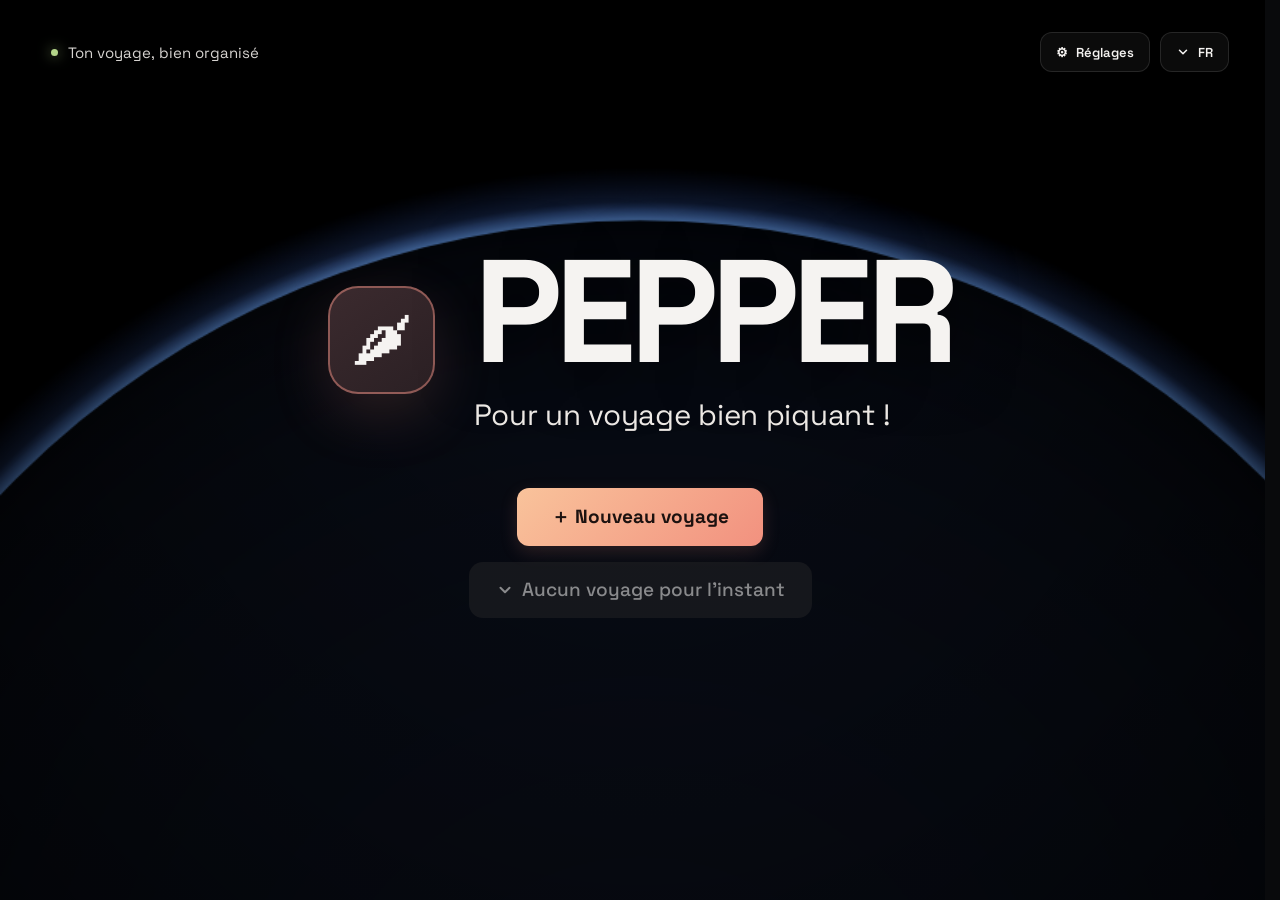
==== commit 06ec641c: "Remove Discover PEPPER button and presentation" ====
--- a/index.html
+++ b/index.html
@@ -20,7 +20,7 @@
 <main class="page">
 <section id="landing" class="landing" aria-label="Accueil PEPPER">
 <div class="landing-earth" aria-hidden="true"><canvas id="earth-lights"></canvas></div>
-<div class="landing-top"><span class="landing-tag"><span class="live-dot"></span>Ton voyage, bien organisé</span><div class="landing-top-center"><button class="board-open-button" type="button" data-action="board-open"><span class="board-open-mark" aria-hidden="true">🫑</span><span class="board-open-copy"><strong>Découvrir PEPPER</strong><small>Le concept & les fonctions</small></span><span class="board-open-arrow" aria-hidden="true">↗</span></button></div><div class="landing-top-actions"><button class="ghost-button" type="button" data-action="settings"><span>⚙</span><span>Réglages</span></button><div class="lang-menu"><button class="lang-button" type="button" data-action="toggle-lang" aria-haspopup="true" aria-expanded="false"><svg width="14" height="14" viewBox="0 0 24 24" fill="none" stroke="currentColor" stroke-width="2.6" stroke-linecap="round" stroke-linejoin="round" aria-hidden="true"><path d="m6 9 6 6 6-6"/></svg>FR</button><div class="lang-list" hidden><button type="button" data-action="set-lang" data-lang="fr">Français <i>✓</i></button><button type="button" data-action="set-lang" data-lang="en">English <small>interface</small></button></div></div></div></div>
+<div class="landing-top"><span class="landing-tag"><span class="live-dot"></span>Ton voyage, bien organisé</span><div class="landing-top-actions"><button class="ghost-button" type="button" data-action="settings"><span>⚙</span><span>Réglages</span></button><div class="lang-menu"><button class="lang-button" type="button" data-action="toggle-lang" aria-haspopup="true" aria-expanded="false"><svg width="14" height="14" viewBox="0 0 24 24" fill="none" stroke="currentColor" stroke-width="2.6" stroke-linecap="round" stroke-linejoin="round" aria-hidden="true"><path d="m6 9 6 6 6-6"/></svg>FR</button><div class="lang-list" hidden><button type="button" data-action="set-lang" data-lang="fr">Français <i>✓</i></button><button type="button" data-action="set-lang" data-lang="en">English <small>interface</small></button></div></div></div></div>
 <div class="landing-center"><div class="landing-logo"><span class="landing-mark" aria-hidden="true">🌶</span><div><h1>PEPPER</h1><p>Pour un voyage bien piquant !</p></div></div>
 <div class="landing-actions"><button class="primary-button large" type="button" data-action="create-trip">＋ Nouveau voyage</button>
 <div class="trip-picker"><button class="picker-button" type="button" data-action="toggle-picker" aria-haspopup="listbox" aria-expanded="false"><svg width="18" height="18" viewBox="0 0 24 24" fill="none" stroke="currentColor" stroke-width="2.6" stroke-linecap="round" stroke-linejoin="round" aria-hidden="true"><path d="m6 9 6 6 6-6"/></svg><span id="picker-label">Sélectionne ton voyage</span></button><div id="picker-list" class="picker-list" hidden><label class="picker-search" for="picker-search"><svg viewBox="0 0 24 24" width="17" height="17" fill="none" stroke="currentColor" stroke-width="2" stroke-linecap="round" stroke-linejoin="round" aria-hidden="true"><circle cx="11" cy="11" r="7"></circle><path d="m20 20-4-4"></path></svg><input id="picker-search" type="search" placeholder="Rechercher un voyage…" autocomplete="off" aria-label="Rechercher un voyage"></label><div id="picker-results" class="picker-results" role="listbox" aria-label="Voyages disponibles"></div></div></div></div></div>
@@ -84,276 +84,6 @@
 <p class="privacy-footnote">Les détails restent sur cet appareil tant que la synchronisation GitHub n’est pas activée. Si elle l’est, une copie du carnet est publiée dans le dépôt public. N’y ajoute jamais de QR code, billet complet, pièce d’identité, mot de passe ou code d’accès.</p>
 <footer class="app-footer"><span>PEPPER <i>✳</i> Le goût de partir.</span><span class="map-credits">Cartes : <a href="https://www.maptiler.com/copyright/" target="_blank" rel="noopener noreferrer">© MapTiler</a> · <a href="https://www.openstreetmap.org/copyright" target="_blank" rel="noopener noreferrer">© OpenStreetMap contributors</a> · <a href="https://openmaptiles.org/" target="_blank" rel="noopener noreferrer">© OpenMapTiles</a> · <a href="./assets/vendor/dark-matter/LICENSE.md" target="_blank" rel="noopener noreferrer">Dark Matter © CARTO</a></span><span>Une application SOPP · <a href="https://github.com/sopp24/PEPPER" target="_blank" rel="noopener noreferrer">Code source ↗</a></span></footer>
 </main></div>
-<div id="project-board" class="project-board" hidden aria-hidden="true">
- <div class="project-board-backdrop" data-action="board-close"></div>
- <section class="project-story-shell" role="dialog" aria-modal="true" aria-labelledby="story-main-title">
-  <header class="story-header">
-   <div class="story-brand" aria-label="PEPPER"><span>🌶</span><b>PEPPER</b><small>TRAVEL COMPANION</small></div>
-   <div class="story-progress-group"><output id="story-chapter-count" class="story-chapter-count" aria-live="polite">01 / 07</output><div class="story-progress" role="progressbar" aria-label="Progression de la présentation" aria-valuemin="0" aria-valuemax="100" aria-valuenow="0"><span id="story-progress-fill"></span></div></div>
-   <button type="button" id="project-board-close" class="story-close" data-action="board-close" aria-label="Fermer la présentation">×</button>
-  </header>
-
-  <main id="project-story-scroll" class="project-story-scroll" tabindex="0">
-
-   <!-- INTRO : le problème est posé immédiatement, puis le projet se révèle. -->
-   <section class="pepper-scene pepper-hero" data-story-step>
-    <div class="pepper-scene-copy story-animate">
-     <div class="pepper-eyebrow"><span>PEPPER</span><i></i> PRÉSENTATION DU PROJET</div>
-     <h1 id="story-main-title">UN VOYAGE.<br><span>TOUT RASSEMBLÉ.</span></h1>
-     <p>Billets, hébergement, adresses et activités : les informations d’un séjour sont souvent réparties entre plusieurs applications.</p>
-     <div class="pepper-scroll-prompt"><span>FAIS DÉFILER POUR DÉCOUVRIR</span><svg viewBox="0 0 24 24" aria-hidden="true"><path d="M12 4v15m-6-6 6 6 6-6"/></svg></div>
-    </div>
-    <div class="pepper-visual hero-vector story-animate">
-     <svg viewBox="0 0 720 520" role="img" aria-label="Des informations dispersées sont rassemblées dans un carnet de voyage unique">
-      <defs>
-       <linearGradient id="pepper-flow" x1="0" y1="0" x2="1" y2="1"><stop offset="0" stop-color="#d9dce0"/><stop offset="1" stop-color="#747b84"/></linearGradient>
-       <linearGradient id="pepper-core" x1="0" y1="0" x2="1" y2="1"><stop offset="0" stop-color="#282d34"/><stop offset="1" stop-color="#111419"/></linearGradient>
-      </defs>
-      <g fill="none" stroke="#737a83" stroke-opacity=".35" stroke-width="2">
-       <path d="M115 105C214 105 221 178 296 212"/><path d="M601 105C516 105 503 173 426 212"/>
-       <path d="M115 411C214 411 221 340 296 306"/><path d="M601 411C516 411 503 340 426 306"/>
-      </g>
-      <g fill="#111419" stroke="#6e757e" stroke-width="1.5">
-       <rect x="42" y="54" width="190" height="103" rx="15"/><rect x="488" y="54" width="190" height="103" rx="15"/>
-       <rect x="42" y="363" width="190" height="103" rx="15"/><rect x="488" y="363" width="190" height="103" rx="15"/>
-      </g>
-      <g fill="none" stroke="#e7e9e7" stroke-width="2.6" stroke-linecap="round" stroke-linejoin="round">
-       <rect x="65" y="78" width="28" height="21" rx="3"/><path d="m66 80 13 10 13-10"/>
-       <path d="M535 85c0-13 20-13 20 0 0 16-20 29-20 29s-20-13-20-29c0-13 20-13 20 0Z"/><circle cx="535" cy="85" r="4"/>
-       <path d="M69 390h37v29H69zM77 383h21v7H77zM77 398h21M77 407h15"/>
-       <path d="M518 393h35v31h-35zM526 402h19M526 410h19"/>
-      </g>
-      <g fill="#f2f3f1" font-family="DM Sans, sans-serif" font-size="13" font-weight="700">
-       <text x="108" y="91">E-MAILS</text><text x="554" y="91">CARTES</text>
-       <text x="108" y="403">RÉSERVATIONS</text><text x="554" y="403">NOTES</text>
-      </g>
-      <g fill="#9198a0" font-family="DM Sans, sans-serif" font-size="10">
-       <text x="108" y="113">Billets · confirmations</text><text x="554" y="113">Adresses · lieux</text>
-       <text x="108" y="425">Logement · transports</text><text x="554" y="425">Idées · budget</text>
-      </g>
-      <circle cx="360" cy="259" r="126" fill="none" stroke="#454b53" stroke-width="1" stroke-dasharray="3 9"/>
-      <circle cx="360" cy="259" r="105" fill="url(#pepper-core)" stroke="#858c94" stroke-opacity=".5" stroke-width="1.5"/>
-      <g fill="none" stroke="#f1f2ef" stroke-width="3" stroke-linecap="round" stroke-linejoin="round">
-       <path d="M322 215h76a10 10 0 0 1 10 10v66a10 10 0 0 1-10 10h-76a10 10 0 0 1-10-10v-66a10 10 0 0 1 10-10Z"/>
-       <path d="M330 239h60M330 255h60M330 271h42"/>
-       <path d="M360 199v-11m-9 11h18"/>
-      </g>
-      <g fill="#f4f4f1" font-family="Space Grotesk, sans-serif" font-weight="700" text-anchor="middle">
-       <text x="360" y="331" font-size="21" letter-spacing="3">PEPPER</text>
-      </g>
-      <g fill="#9299a1" font-family="DM Sans, sans-serif" font-size="9" text-anchor="middle" letter-spacing="2">
-       <text x="360" y="349">UN SEUL CARNET</text>
-      </g>
-      <g fill="#f5f5f1"><circle cx="253" cy="180" r="3"/><circle cx="466" cy="180" r="3"/><circle cx="253" cy="338" r="3"/><circle cx="466" cy="338" r="3"/></g>
-     </svg>
-    </div>
-   </section>
-
-   <!-- CONSTAT -->
-   <section class="pepper-scene pepper-problem" data-story-step>
-    <div class="pepper-section-index story-animate"><span>01</span><i></i><small>LE CONSTAT</small></div>
-    <div class="pepper-scene-copy story-animate">
-     <h2>UNE PRÉPARATION.<br><span>PLUSIEURS OUTILS.</span></h2>
-     <p>Les confirmations restent dans les e-mails, l’hébergement sur une plateforme, les adresses dans les cartes et les idées dans les notes. Retrouver une information oblige à passer d’un service à l’autre.</p>
-    </div>
-    <div class="pepper-visual problem-vector story-animate">
-     <svg viewBox="0 0 900 360" role="img" aria-label="Quatre familles d’informations réparties entre plusieurs services">
-      <g fill="#15191e" stroke="#626a73" stroke-width="1.5">
-       <rect x="18" y="30" width="198" height="270" rx="14"/><rect x="240" y="30" width="198" height="270" rx="14"/>
-       <rect x="462" y="30" width="198" height="270" rx="14"/><rect x="684" y="30" width="198" height="270" rx="14"/>
-      </g>
-      <g fill="none" stroke="#e8e9e6" stroke-width="3" stroke-linecap="round" stroke-linejoin="round">
-       <rect x="83" y="83" width="68" height="48" rx="5"/><path d="m85 86 32 25 32-25"/>
-       <path d="M339 87c0-20 30-20 30 0 0 24-30 43-30 43s-30-19-30-43c0-20 30-20 30 0Z"/><circle cx="339" cy="87" r="6"/>
-       <path d="M527 78h70v70h-70zM540 96h44M540 110h44M540 124h29"/>
-       <path d="M751 82h67v62h-67zM764 99h41M764 113h41M764 127h26"/>
-      </g>
-      <g fill="#f4f4f1" font-family="Space Grotesk, sans-serif" font-size="16" font-weight="700" text-anchor="middle">
-       <text x="117" y="190">E-MAILS</text><text x="339" y="190">CARTES</text><text x="561" y="190">RÉSERVATIONS</text><text x="783" y="190">NOTES</text>
-      </g>
-      <g fill="#9da4ab" font-family="DM Sans, sans-serif" font-size="11" text-anchor="middle">
-       <text x="117" y="214">Billets et confirmations</text><text x="339" y="214">Adresses et lieux</text>
-       <text x="561" y="214">Logement et transports</text><text x="783" y="214">Idées et budget</text>
-      </g>
-      <g stroke="#7f8790" stroke-width="1.4" stroke-dasharray="3 7" fill="none"><path d="M117 235v30m222-30v30m222-30v30m222-30v30"/></g>
-      <g fill="#b7bdc3" font-family="DM Sans, sans-serif" font-size="9" text-anchor="middle" letter-spacing="1.4"><text x="117" y="282">01</text><text x="339" y="282">02</text><text x="561" y="282">03</text><text x="783" y="282">04</text></g>
-     </svg>
-    </div>
-   </section>
-
-   <!-- IDÉE -->
-   <section class="pepper-scene pepper-solution" data-story-step>
-    <div class="pepper-section-index story-animate"><span>02</span><i></i><small>LA RÉPONSE</small></div>
-    <div class="pepper-scene-copy story-animate">
-     <h2>UN CARNET UNIQUE.<br><span>UN VOYAGE PLUS LISIBLE.</span></h2>
-     <p>PEPPER rassemble les informations dans un espace dédié à chaque séjour. La carte situe les étapes ; les rubriques donnent accès aux détails utiles, de la préparation au retour.</p>
-     <div class="pepper-feature-line"><span>TRAJETS</span><i></i><span>LOGEMENT</span><i></i><span>PROGRAMME</span><i></i><span>BUDGET</span></div>
-    </div>
-    <div class="pepper-visual solution-vector story-animate">
-     <svg viewBox="0 0 900 510" role="img" aria-label="Vue vectorielle d’un carnet de voyage réunissant carte et rubriques">
-      <rect x="18" y="18" width="864" height="474" rx="18" fill="#111419" stroke="#69717a" stroke-width="1.5"/>
-      <path d="M18 73h864" stroke="#414850" stroke-width="1.5"/>
-      <circle cx="48" cy="45" r="5" fill="#78818a"/><circle cx="68" cy="45" r="5" fill="#78818a"/><circle cx="88" cy="45" r="5" fill="#78818a"/>
-      <text x="845" y="49" fill="#a5abb1" font-family="DM Sans" font-size="11" text-anchor="end" letter-spacing="2">PEPPER / MON VOYAGE</text>
-      <path d="M18 73h190v419H18z" fill="#171b20"/>
-      <text x="46" y="118" fill="#f4f4f1" font-family="Space Grotesk" font-size="17" font-weight="700">MON VOYAGE</text>
-      <text x="46" y="142" fill="#8f979f" font-family="DM Sans" font-size="10" letter-spacing="1.5">15 — 19 AVRIL</text>
-      <g fill="#d7dadd" font-family="DM Sans" font-size="13">
-       <text x="48" y="199">⌖  Carte</text><text x="48" y="244">☷  Programme</text><text x="48" y="289">↗  Trajets</text><text x="48" y="334">⌂  Logement</text><text x="48" y="379">€  Budget</text>
-      </g>
-      <g stroke="#343b43" stroke-width="1"><path d="M36 215h152M36 260h152M36 305h152M36 350h152M36 395h152"/></g>
-      <rect x="208" y="73" width="674" height="419" fill="#151a20"/>
-      <g stroke="#333b43" stroke-width="1"><path d="M245 112h602M245 160h602M245 208h602M245 256h602M245 304h602M245 352h602M245 400h602M245 448h602"/><path d="M270 92v365m72-365v365m72-365v365m72-365v365m72-365v365m72-365v365m72-365v365m72-365v365"/></g>
-      <path d="M278 376C369 325 403 413 493 328S632 195 703 254s91 42 119-18" fill="none" stroke="#aeb5bc" stroke-width="17" stroke-opacity=".16" stroke-linecap="round"/>
-      <path d="M278 376C369 325 403 413 493 328S632 195 703 254s91 42 119-18" fill="none" stroke="#e4e7e5" stroke-width="3" stroke-dasharray="3 11" stroke-linecap="round"/>
-      <g fill="#151a20" stroke="#f1f2ef" stroke-width="4"><circle cx="278" cy="376" r="11"/><circle cx="493" cy="328" r="11"/><circle cx="703" cy="254" r="11"/><circle cx="822" cy="236" r="11"/></g>
-      <g fill="#e4e7e5" font-family="DM Sans" font-size="10" font-weight="700"><text x="260" y="410">LOGEMENT</text><text x="475" y="362">ACTIVITÉ</text><text x="685" y="289">ÉTAPE</text></g>
-      <rect x="722" y="91" width="136" height="29" rx="7" fill="#20262d" stroke="#525a63"/><text x="790" y="110" fill="#cbd0d3" font-family="DM Sans" font-size="9" text-anchor="middle" letter-spacing="1">LISBONNE</text>
-     </svg>
-    </div>
-   </section>
-
-   <!-- CARTE -->
-   <section class="pepper-scene pepper-map" data-story-step>
-    <div class="pepper-section-index story-animate"><span>03</span><i></i><small>LA CARTE</small></div>
-    <div class="pepper-scene-copy story-animate">
-     <h2>LES ÉTAPES<br><span>PRENNENT LEUR PLACE.</span></h2>
-     <p>Le logement, les activités et les points d’intérêt se retrouvent sur une même carte. Les repères donnent une lecture claire du séjour et des déplacements.</p>
-     <div class="pepper-feature-line"><span>REPÈRES</span><i></i><span>VUE 3D</span><i></i><span>GÉOLOCALISATION</span></div>
-    </div>
-    <div class="pepper-visual map-vector story-animate">
-     <svg viewBox="0 0 1000 520" role="img" aria-label="Carte schématique vectorielle reliant le logement, les activités et les déplacements">
-      <rect x="1" y="1" width="998" height="518" rx="18" fill="#12171d" stroke="#515a64"/>
-      <g fill="none" stroke="#404953" stroke-width="4" stroke-linecap="round">
-       <path d="M-20 100C125 50 165 155 278 125s174-80 285-15 190 60 470-33"/>
-       <path d="M-20 420c150-85 214-170 365-110s230 110 355 40 210-50 340 10"/>
-       <path d="M173-20c-9 134 79 200 27 326s-12 160 70 244"/>
-       <path d="M698-20c-50 130 18 204 105 283s46 177 130 285"/>
-      </g>
-      <g fill="none" stroke="#59636e" stroke-width="2" stroke-dasharray="8 9"><path d="M0 255h1000M495 0v520"/></g>
-      <path d="M98 360C201 295 247 390 376 315S574 155 688 232s133 76 215-22" fill="none" stroke="#b9c0c6" stroke-opacity=".16" stroke-width="32" stroke-linecap="round"/>
-      <path d="M98 360C201 295 247 390 376 315S574 155 688 232s133 76 215-22" fill="none" stroke="#f0f1ee" stroke-width="4" stroke-dasharray="3 15" stroke-linecap="round"/>
-      <g fill="#12171d" stroke="#f4f4f1" stroke-width="5"><circle cx="98" cy="360" r="16"/><circle cx="376" cy="315" r="16"/><circle cx="688" cy="232" r="16"/><circle cx="903" cy="210" r="16"/></g>
-      <g fill="#f4f4f1"><circle cx="98" cy="360" r="5"/><circle cx="376" cy="315" r="5"/><circle cx="688" cy="232" r="5"/><circle cx="903" cy="210" r="5"/></g>
-      <g font-family="DM Sans" font-size="13" font-weight="700" fill="#eef0ed"><text x="56" y="407">HÉBERGEMENT</text><text x="335" y="360">ACTIVITÉ</text><text x="650" y="276">ÉTAPE</text></g>
-      <g fill="#9da5ad" font-family="DM Sans" font-size="10" letter-spacing="2"><text x="36" y="37">ITINÉRAIRE</text><text x="849" y="485">VUE D’ENSEMBLE</text></g>
-     </svg>
-    </div>
-   </section>
-
-   <!-- JALAP -->
-   <section class="pepper-scene pepper-jalap" data-story-step>
-    <div class="pepper-section-index story-animate"><span>04</span><i></i><small>L’ASSISTANT</small></div>
-    <div class="pepper-scene-copy story-animate">
-     <h2>JALAP,<br><span>LE COPILOTE DU SÉJOUR.</span></h2>
-     <p>JALAP tient compte des informations du voyage pour proposer des idées et aider à organiser les journées. Les changements suggérés restent soumis à validation.</p>
-     <div class="pepper-feature-line"><span>ASSISTANCE IA</span><i></i><span>MODIFICATIONS À VALIDER</span></div>
-    </div>
-    <div class="pepper-visual jalap-vector story-animate">
-     <div class="pepper-jalap-card">
-      <div class="pepper-jalap-brand"><img src="./assets/jalap.svg" alt=""/><span><b>JALAP</b><small>ASSISTANT DE VOYAGE</small></span><i>IA</i></div>
-      <div class="pepper-chat-bubble">Tes visites sont regroupées dans le centre. Veux-tu organiser ton programme par quartier ?</div>
-      <div class="pepper-chat-status"><svg viewBox="0 0 20 20" aria-hidden="true"><path d="m4 10 4 4 8-9"/></svg> Proposition à vérifier avant application</div>
-     </div>
-     <svg class="jalap-orbit" viewBox="0 0 520 420" aria-hidden="true"><circle cx="260" cy="210" r="170" fill="none" stroke="#69717a" stroke-opacity=".48" stroke-dasharray="3 9"/><circle cx="260" cy="210" r="125" fill="none" stroke="#69717a" stroke-opacity=".22"/><path d="M260 22v36M260 362v36M72 210h36M412 210h36" stroke="#9fa6ad" stroke-opacity=".6" stroke-width="2"/></svg>
-    </div>
-   </section>
-
-   <!-- DONNÉES -->
-   <section class="pepper-data-scene" data-story-step>
-    <div class="pepper-section-index story-animate"><span>05</span><i></i><small>TES DONNÉES</small></div>
-    <div class="pepper-data-content story-animate">
-     <h2>TON CARNET,<br><span>TON FONCTIONNEMENT.</span></h2>
-     <div class="pepper-data-options">
-      <div><svg viewBox="0 0 48 48" aria-hidden="true"><rect x="8" y="5" width="32" height="38" rx="5"/><path d="M18 12h12M18 36h12"/></svg><span><b>ENREGISTREMENT LOCAL</b><small>Le carnet reste disponible sur ton appareil.</small></span></div>
-      <div><svg viewBox="0 0 48 48" aria-hidden="true"><path d="M9 22a15 15 0 0 1 25-10l4 4M38 8v8H30M39 26a15 15 0 0 1-25 10l-4-4M10 40v-8h8"/></svg><span><b>SYNCHRONISATION FACULTATIVE</b><small>Une copie peut être conservée dans le dépôt associé.</small></span></div>
-     </div>
-    </div>
-   </section>
-
-   <!-- BOARD FINAL : case study éditoriale, interfaces réelles et repères vectoriels. -->
-   <section id="board-summary" class="pepper-board" data-story-step>
-    <header class="pepper-board-header">
-     <div class="pepper-board-brand">
-      <svg viewBox="0 0 36 36" aria-hidden="true"><path d="M20 7c-5 0-9 4-9 10 0 6 3 10 8 10s9-5 9-12c0-4-2-7-5-8" fill="none" stroke="currentColor" stroke-width="2.2" stroke-linecap="round"/><path d="M20 8c-1-4 1-6 5-6" fill="none" stroke="currentColor" stroke-width="2.2" stroke-linecap="round"/></svg>
-      <span><b>PEPPER</b><small>TRAVEL COMPANION</small></span>
-     </div>
-     <div class="pepper-board-title"><span>CASE STUDY · LE CARNET DE VOYAGE</span><h2>UN VOYAGE.<br><em>TOUT RASSEMBLÉ.</em></h2></div>
-     <div class="pepper-board-export">
-      <button type="button" data-action="board-pdf-desktop"><svg viewBox="0 0 24 24" aria-hidden="true"><rect x="3" y="4" width="18" height="15" rx="1"/><path d="M8 22h8M12 19v3"/></svg>PDF A3 paysage</button>
-      <button type="button" data-action="board-pdf-phone"><svg viewBox="0 0 24 24" aria-hidden="true"><rect x="6" y="2" width="12" height="20" rx="2"/><path d="M10 18h4"/></svg>PDF A3 portrait</button>
-     </div>
-    </header>
-
-    <div class="pepper-board-lead">
-     <section class="pepper-board-context">
-      <span class="pepper-board-index">01 / LE CONSTAT</span>
-      <h3>Tout est utile.<br>Rien n’est au même endroit.</h3>
-      <p>Billets dans les e-mails, hébergement sur une plateforme, adresses dans les cartes et idées dans les notes : préparer un séjour oblige à passer d’un outil à l’autre.</p>
-      <div class="pepper-board-insight"><span>LE POINT DE DÉPART</span><b>Retrouver une information ne devrait pas interrompre le voyage.</b></div>
-     </section>
-
-     <figure class="pepper-board-desktop">
-      <div class="pepper-board-screen-head"><span>02 / L’INTERFACE</span><b>VERSION ORDINATEUR · VUE D’ENSEMBLE</b></div>
-      <div class="pepper-screen-bezel pepper-screen-desktop">
-       <div class="pepper-screen-top"><i></i><i></i><i></i><span>PEPPER · MON VOYAGE</span></div>
-       <div class="pepper-screen-content"><iframe src="./?presentationScreen=desktop-map" title="Interface PEPPER sur ordinateur : carte et vue d’ensemble" loading="lazy" tabindex="-1"></iframe></div>
-      </div>
-      <figcaption>La carte devient le point de repère du séjour : logement, activités et lieux se lisent au même endroit.</figcaption>
-     </figure>
-
-     <section class="pepper-board-idea">
-      <span class="pepper-board-index">03 / L’IDÉE</span>
-      <h3>Un carnet pour tout retrouver.</h3>
-      <p>PEPPER rassemble les informations essentielles dans un espace dédié à chaque séjour. La carte donne la vue d’ensemble ; les rubriques gardent les détails à portée de main.</p>
-      <div class="pepper-board-modules">
-       <div><svg viewBox="0 0 24 24" aria-hidden="true"><path d="m3 6 6-3 6 3 6-3v15l-6 3-6-3-6 3Z"/><path d="M9 3v15M15 6v15"/></svg><span>CARTE</span></div>
-       <div><svg viewBox="0 0 24 24" aria-hidden="true"><path d="M8 5h13M8 12h13M8 19h13"/><circle cx="3" cy="5" r="1"/><circle cx="3" cy="12" r="1"/><circle cx="3" cy="19" r="1"/></svg><span>PROGRAMME</span></div>
-       <div><svg viewBox="0 0 24 24" aria-hidden="true"><path d="M3 8a3 3 0 0 1 3-3h12a3 3 0 0 1 3 3v2a3 3 0 0 0 0 6v2a3 3 0 0 1-3 3H6a3 3 0 0 1-3-3v-2a3 3 0 0 0 0-6Z"/><path d="M13 5v14"/></svg><span>TRAJETS</span></div>
-       <div><svg viewBox="0 0 24 24" aria-hidden="true"><path d="m12 3 1.8 5.2L19 10l-5.2 1.8L12 17l-1.8-5.2L5 10l5.2-1.8Z"/><path d="m19 16 .8 2.2L22 19l-2.2.8L19 22l-.8-2.2L16 19l2.2-.8Z"/></svg><span>JALAP</span></div>
-      </div>
-      <div class="pepper-board-principle"><b>MOINS DE DISPERSION.</b><span>Une vision claire du séjour, de la préparation au retour.</span></div>
-     </section>
-    </div>
-
-    <section class="pepper-board-proof" aria-label="PEPPER en quelques repères">
-     <span class="pepper-board-proof-label">PEPPER EN UN COUP D’ŒIL</span>
-     <div class="pepper-board-proof-grid">
-      <div><b>01</b><span>CARNET<br>UNIQUE</span></div>
-      <div><b>02</b><span>SUPPORTS<br>ORDINATEUR · MOBILE</span></div>
-      <div><b>04</b><span>VUES<br>D’INTERFACE</span></div>
-      <div><b>07</b><span>SÉQUENCES<br>DE PRÉSENTATION</span></div>
-     </div>
-    </section>
-
-    <section class="pepper-board-mobile">
-     <header class="pepper-board-mobile-head">
-      <span class="pepper-board-index">04 / VERSION MOBILE</span>
-      <h3>LES FONCTIONS, À PORTÉE DE MAIN.</h3>
-      <p>Trois vues complémentaires pour suivre le séjour au fil des étapes.</p>
-     </header>
-     <div class="pepper-board-mobile-grid">
-      <figure class="pepper-phone-row">
-       <div class="pepper-phone-bezel"><div class="pepper-phone-speaker"></div><div class="pepper-phone-screen"><iframe src="./?presentationScreen=phone-program" title="PEPPER mobile : programme et activités" loading="lazy" tabindex="-1"></iframe></div></div>
-       <figcaption><span>01 / ORGANISER</span><b>LE PROGRAMME</b><small>Activités, horaires et réservations dans l’ordre du séjour.</small></figcaption>
-      </figure>
-      <figure class="pepper-phone-row">
-       <div class="pepper-phone-bezel"><div class="pepper-phone-speaker"></div><div class="pepper-phone-screen"><iframe src="./?presentationScreen=phone-transport" title="PEPPER mobile : trajets et billets" loading="lazy" tabindex="-1"></iframe></div></div>
-       <figcaption><span>02 / ANTICIPER</span><b>LES TRAJETS</b><small>Billets, horaires et correspondances au même endroit.</small></figcaption>
-      </figure>
-      <figure class="pepper-phone-row">
-       <div class="pepper-phone-bezel"><div class="pepper-phone-speaker"></div><div class="pepper-phone-screen"><iframe src="./?presentationScreen=phone-jalap" title="PEPPER mobile : assistant JALAP" loading="lazy" tabindex="-1"></iframe></div></div>
-       <figcaption><span>03 / ÊTRE GUIDÉ</span><b>JALAP</b><small>Un assistant qui s’appuie sur le contexte de chaque voyage.</small></figcaption>
-      </figure>
-     </div>
-    </section>
-
-    <footer class="pepper-board-footer"><b>PEPPER</b><span>UN CARNET · TOUT LE VOYAGE</span><i>LE GOÛT DE PARTIR.</i></footer>
-    <p class="pepper-board-note">Écrans issus de l’application · Voyage de démonstration · Données personnelles isolées</p>
-   </section>
-  </main>
- </section>
-</div>
 <nav class="mobile-dock" aria-label="Navigation mobile"><button type="button" data-action="phone-map" class="is-current"><svg viewBox="0 0 24 24" width="22" height="22" fill="none" stroke="currentColor" stroke-width="2" stroke-linecap="round" stroke-linejoin="round" aria-hidden="true"><path d="M9 4 3 6v14l6-2 6 2 6-2V4l-6 2-6-2Z"/><path d="M9 4v14M15 6v14"/></svg><small>Carte</small></button><button type="button" data-action="open-sheet" data-panel="trip-itinerary"><svg viewBox="0 0 24 24" width="22" height="22" fill="none" stroke="currentColor" stroke-width="2" stroke-linecap="round" stroke-linejoin="round" aria-hidden="true"><path d="M8 6h13M8 12h13M8 18h13"/><circle cx="3.5" cy="6" r="1"/><circle cx="3.5" cy="12" r="1"/><circle cx="3.5" cy="18" r="1"/></svg><small>Programme</small></button><button type="button" data-action="add-activity" class="dock-add" aria-label="Ajouter une étape"><svg viewBox="0 0 24 24" width="22" height="22" fill="none" stroke="currentColor" stroke-width="2" stroke-linecap="round" stroke-linejoin="round" aria-hidden="true"><path d="M12 5v14M5 12h14"/></svg></button><button type="button" data-action="open-sheet" data-panel="trip-transport"><svg viewBox="0 0 24 24" width="22" height="22" fill="none" stroke="currentColor" stroke-width="2" stroke-linecap="round" stroke-linejoin="round" aria-hidden="true"><path d="M2 9a3 3 0 0 1 0 6v2a2 2 0 0 0 2 2h16a2 2 0 0 0 2-2v-2a3 3 0 0 1 0-6V7a2 2 0 0 0-2-2H4a2 2 0 0 0-2 2Z"/><path d="M13 5v2M13 17v2M13 11v2"/></svg><small>Trajets</small></button><button type="button" data-action="open-sheet" data-panel="assistant-panel"><svg viewBox="0 0 24 24" width="22" height="22" fill="none" stroke="currentColor" stroke-width="2" stroke-linecap="round" stroke-linejoin="round" aria-hidden="true"><path d="M12 3l1.8 5.2L19 10l-5.2 1.8L12 17l-1.8-5.2L5 10l5.2-1.8L12 3Z"/><path d="M19 16l.8 2.2L22 19l-2.2.8L19 22l-.8-2.2L16 19l2.2-.8L19 16Z"/></svg><small>JALAP</small></button></nav>
 <div id="sheet-root"></div><div id="modal-root"></div><div id="toast-root" class="toast-root" role="status" aria-live="polite"></div>
 <a style="display:none!important" aria-hidden="true" tabindex="-1" class="sopp-home-float" href="https://sopp24.github.io/SOPP-agents/" aria-label="Retour à l’accueil de SOPP Agents" title="Retour à SOPP Agents"><img src="https://sopp24.github.io/SOPP-agents/assets/brand-mark.webp" alt="" aria-hidden="true"></a>
--- a/ui.css
+++ b/ui.css
@@ -1111,48 +1111,25 @@
 
 
 
+
 /* =========================================================
-   PEPPER — PHASE 3
-   Final responsive composition, chapter flow and A3 exports
+   PEPPER — CASE STUDY VISUAL DIRECTION
+   Editorial campaign-board structure, native PEPPER identity.
+   Product interfaces remain real iframes; all frame decoration is SVG/CSS.
    ========================================================= */
 
-/* Chapter progress: chapter index + document-level progress rail. */
-.story-header{
- grid-template-columns:minmax(0,1fr) minmax(150px,260px) auto;
- gap:clamp(12px,2vw,26px);
-}
-.story-progress-group{
- grid-column:2;grid-row:1;
- display:grid;grid-template-columns:auto minmax(72px,1fr);
- align-items:center;gap:12px;min-width:0;
-}
-.story-chapter-count{
- color:#8f969e;font:700 8px 'Space Grotesk',sans-serif;
- letter-spacing:.12em;font-variant-numeric:tabular-nums;white-space:nowrap;
-}
-.story-progress{grid-column:auto;grid-row:auto;width:100%}
-.project-story-scroll{scroll-padding-block:22px}
-
-/* Story scenes: one coherent grid with consistent vertical rhythm. */
-.pepper-scene,.pepper-data-scene{
- box-sizing:border-box;position:relative;
- width:min(1360px,calc(100% - clamp(36px,8vw,120px)));
- min-height:max(620px,calc(100svh - 62px));
- margin-inline:auto;padding:clamp(48px,7vh,84px) 0;
- scroll-snap-align:start;scroll-snap-stop:always;
-}
-.pepper-scene{
- display:grid;grid-template-columns:54px minmax(245px,.82fr) minmax(0,1.18fr);
- align-items:center;column-gap:clamp(24px,3.2vw,48px);
- row-gap:clamp(18px,3vh,28px);
-}
-.pepper-hero{grid-template-columns:minmax(0,.85fr) minmax(0,1.15fr);column-gap:clamp(28px,5vw,76px)}
-.pepper-hero .pepper-scene-copy{grid-column:1;grid-row:1}
-.pepper-hero .pepper-visual{grid-column:2;grid-row:1}
+/* Scroll: assertive opening and one editorial rhythm. */
+.pepper-hero{grid-template-columns:minmax(0,.82fr) minmax(0,1.18fr);column-gap:clamp(28px,4.5vw,72px)}
+.pepper-hero .pepper-scene-copy{max-width:640px}
+.pepper-hero h1{max-width:720px;font-size:clamp(58px,7.7vw,116px);line-height:.84;letter-spacing:-.085em}
+.pepper-hero h1 span{display:inline-block;margin-top:.08em}
+.pepper-hero .pepper-scene-copy>p{max-width:490px;font-size:clamp(14px,1.25vw,17px);line-height:1.68}
+.pepper-hero .pepper-eyebrow{font-size:9px;letter-spacing:.19em}
+.pepper-hero .pepper-visual>svg{max-height:68vh}
+.pepper-scene,.pepper-data-scene{width:min(1360px,calc(100% - clamp(36px,8vw,120px)));min-height:max(620px,calc(100svh - 62px));padding:clamp(48px,7vh,84px) 0;scroll-snap-align:start;scroll-snap-stop:always}
+.pepper-scene{grid-template-columns:54px minmax(245px,.82fr) minmax(0,1.18fr);column-gap:clamp(24px,3.2vw,48px);row-gap:clamp(18px,3vh,28px)}
+.pepper-scene h1,.pepper-scene h2,.pepper-data-content h2{line-height:.94;letter-spacing:-.065em}
 .pepper-scene-copy{min-width:0;max-width:560px}
-.pepper-scene h1,.pepper-scene h2,.pepper-data-content h2{
- line-height:.94;letter-spacing:-.065em;
-}
 .pepper-scene-copy>p{max-width:490px;line-height:1.78}
 .pepper-section-index{padding-top:10px}
 .pepper-section-index>span{width:32px;height:32px;font-size:10px}
@@ -1160,78 +1137,131 @@
 .pepper-feature-line{margin-top:clamp(20px,3vh,32px)}
 .pepper-visual{isolation:isolate;min-width:0}
 .pepper-visual>svg{max-height:64vh}
-.pepper-data-scene{
- display:grid;grid-template-columns:54px minmax(0,1fr);
- align-items:center;gap:clamp(24px,3.2vw,48px);
- min-height:54svh;border-top:1px solid rgba(255,255,255,.08);
-}
+.pepper-data-scene{display:grid;grid-template-columns:54px minmax(0,1fr);align-items:center;gap:clamp(24px,3.2vw,48px);min-height:54svh;border-top:1px solid rgba(255,255,255,.08)}
 .pepper-data-options>div{min-height:86px}
 [data-story-step].is-in-view .story-animate{animation-duration:.64s}
 [data-story-step].is-in-view .story-animate:nth-child(3){animation-delay:.18s}
 
-/* On-screen project board: readable concept column, large desktop capture,
-   then three mobile features in one balanced strip. */
+/* The board is a designed editorial sheet, not a stack of cards. */
 .pepper-board{
- box-sizing:border-box;width:min(1480px,calc(100% - clamp(24px,5vw,76px)));
- margin:clamp(34px,5vh,60px) auto 30px;
- padding:clamp(22px,2.6vw,38px);
-}
-.pepper-board-header{
- grid-template-columns:minmax(150px,1fr) minmax(0,2fr) auto;
- align-items:center;
-}
-.pepper-board-title h2{font-size:clamp(32px,3.3vw,48px)}
-.pepper-board-main{
- display:grid;grid-template-columns:minmax(240px,.72fr) minmax(0,1.48fr);
- grid-template-areas:"story desktop" "phones phones";
- gap:clamp(18px,2vw,28px);align-items:start;
- padding:clamp(18px,2vw,28px) 0 18px;
-}
-.pepper-board-story{grid-area:story;gap:clamp(13px,1.35vw,20px)}
-.pepper-board-desktop{grid-area:desktop;align-self:start;width:100%;max-width:900px;justify-self:center}
-.pepper-board-phones{grid-area:phones;min-width:0}
-.pepper-screen-content{aspect-ratio:16/10}
-.pepper-board-phones .pepper-board-screen-head{margin-bottom:10px}
-.pepper-phone-list{display:grid;grid-template-columns:repeat(3,minmax(0,1fr));gap:clamp(12px,1.6vw,22px)}
-.pepper-phone-row{
- display:grid;grid-template-columns:clamp(68px,7vw,88px) minmax(0,1fr);
- align-items:center;gap:clamp(9px,1vw,14px);
- min-width:0;margin:0;padding-top:10px;border-top:1px solid #c6cbd0;
-}
-.pepper-phone-bezel{width:clamp(68px,7vw,88px);max-width:100%;justify-self:center}
-.pepper-phone-screen iframe,.pepper-screen-content iframe{pointer-events:none}
-.pepper-phone-row figcaption{min-width:0;font-size:9px;line-height:1.45}
-.pepper-phone-row figcaption b{font-size:8px;letter-spacing:.1em}
-.pepper-board-footer{margin-top:2px}
-
-/* Tablet: keep screen proportions while moving the phone strip below. */
+ --board-ink:#111419;--board-muted:#59616a;--board-line:#bcc2c7;
+ box-sizing:border-box;position:relative;width:min(1580px,calc(100% - clamp(24px,5vw,76px)));
+ margin:clamp(30px,4vh,54px) auto 30px;padding:clamp(22px,2.5vw,38px);
+ overflow:hidden;color:var(--board-ink);background:#f2f3f1;
+ border:1px solid #d9dcde;box-shadow:0 30px 90px rgba(0,0,0,.3);scroll-snap-align:start;
+}
+.pepper-board::before{
+ content:"";position:absolute;inset:0;pointer-events:none;opacity:.12;
+ background-image:url("data:image/svg+xml,%3Csvg xmlns='http://www.w3.org/2000/svg' width='80' height='80' viewBox='0 0 80 80'%3E%3Cpath d='M0 40H80M40 0V80' stroke='%23949ba2' stroke-width='.5' fill='none'/%3E%3C/svg%3E");
+}
+.pepper-board>*{position:relative}
+.pepper-board-header{display:grid;grid-template-columns:minmax(150px,1fr) minmax(0,2fr) auto;align-items:center;gap:clamp(14px,2vw,28px);padding-bottom:clamp(14px,1.7vw,24px);border-bottom:1px solid #aeb4b9}
+.pepper-board-brand{display:flex;align-items:center;gap:9px;min-width:0;color:#111419}
+.pepper-board-brand svg{width:38px;height:38px;flex:none}
+.pepper-board-brand>span{display:flex;flex-direction:column;gap:2px}
+.pepper-board-brand b{font:800 16px 'Space Grotesk',sans-serif;letter-spacing:.15em}
+.pepper-board-brand small{color:#707780;font-size:7px;letter-spacing:.15em}
+.pepper-board-title{text-align:center;min-width:0}
+.pepper-board-title>span{color:#626a73;font-size:8px;font-weight:800;letter-spacing:.2em}
+.pepper-board-title h2{margin:8px 0 0;color:#101317;font:800 clamp(34px,4.7vw,72px)/.82 'Space Grotesk',sans-serif;letter-spacing:-.085em}
+.pepper-board-title em{color:#68717b;font-style:normal}
+.pepper-board-export{display:flex;justify-content:flex-end;gap:7px}
+.pepper-board-export button{display:flex;align-items:center;gap:6px;padding:8px 10px;border:1px solid #b8bec3;border-radius:4px;color:#252a30;background:transparent;font:700 8px 'DM Sans',sans-serif;cursor:pointer;white-space:nowrap}
+.pepper-board-export button:hover{background:#e4e7e8}
+.pepper-board-export svg{width:15px;height:15px;fill:none;stroke:currentColor;stroke-width:1.7;stroke-linecap:round;stroke-linejoin:round}
+
+/* Three-column lead: context / real interface / idea. */
+.pepper-board-lead{display:grid;grid-template-columns:minmax(190px,.78fr) minmax(0,1.68fr) minmax(190px,.78fr);gap:clamp(14px,1.8vw,28px);align-items:stretch;padding:clamp(18px,2vw,28px) 0 clamp(15px,1.7vw,24px)}
+.pepper-board-context,.pepper-board-idea{display:flex;flex-direction:column;align-items:flex-start;min-width:0;padding-top:10px;border-top:2px solid #252b31}
+.pepper-board-index{display:block;margin-bottom:clamp(10px,1vw,15px);color:#68717a;font-size:8px;font-weight:800;letter-spacing:.17em}
+.pepper-board-context h3,.pepper-board-idea h3{margin:0 0 12px;color:#111419;font:800 clamp(19px,1.65vw,26px)/1.03 'Space Grotesk',sans-serif;letter-spacing:-.055em}
+.pepper-board-context p,.pepper-board-idea>p{margin:0;color:#414951;font-size:clamp(10px,.72vw,12px);line-height:1.6}
+.pepper-board-insight{display:flex;flex-direction:column;gap:6px;margin-top:auto;padding-top:14px;border-top:1px solid #c4c9cd}
+.pepper-board-insight span{color:#747c84;font-size:7px;font-weight:800;letter-spacing:.16em}
+.pepper-board-insight b{color:#1b2025;font:700 12px/1.32 'Space Grotesk',sans-serif}
+.pepper-board-desktop{min-width:0;margin:0;align-self:start}
+.pepper-board-screen-head{display:flex;align-items:center;justify-content:space-between;gap:8px;margin:0 0 8px;color:#717981;font-size:8px;font-weight:800;letter-spacing:.16em}
+.pepper-board-screen-head b{color:#242a30;font-size:7px;letter-spacing:.1em}
+.pepper-screen-bezel{overflow:hidden;border:1px solid #858d95;background:#0a0c0f;box-shadow:0 8px 24px rgba(0,0,0,.14)}
+.pepper-screen-desktop{padding:0}
+.pepper-screen-top{display:flex;align-items:center;gap:5px;height:22px;padding:0 9px;background:#171b20;border-bottom:1px solid #363c43}
+.pepper-screen-top i{width:5px;height:5px;border-radius:50%;background:#777f87}
+.pepper-screen-top span{margin-left:auto;color:#9ba2a8;font-size:6px;font-weight:700;letter-spacing:.13em}
+.pepper-screen-content{position:relative;container-type:inline-size;width:100%;aspect-ratio:16/10;overflow:hidden;background:#090a0c}
+.pepper-screen-content iframe{position:absolute;inset:0 auto auto 0;display:block;width:1280px;height:800px;border:0;transform:scale(calc(100cqw / 1280));transform-origin:top left;background:#090a0c;pointer-events:none}
+.pepper-board-desktop figcaption{margin-top:7px;color:#4f5860;font-size:8px;line-height:1.42}
+.pepper-board-modules{display:grid;grid-template-columns:1fr 1fr;gap:10px 8px;width:100%;margin-top:clamp(15px,1.4vw,22px);padding-top:12px;border-top:1px solid #c4c9cd}
+.pepper-board-modules>div{display:flex;align-items:center;gap:7px;color:#30373e;font-size:7px;font-weight:800;letter-spacing:.12em}
+.pepper-board-modules svg{flex:none;width:18px;height:18px;fill:none;stroke:#3d454d;stroke-width:1.55;stroke-linecap:round;stroke-linejoin:round}
+.pepper-board-principle{display:flex;flex-direction:column;gap:4px;width:100%;margin-top:auto;padding-top:12px;border-top:1px solid #c4c9cd}
+.pepper-board-principle b{color:#111419;font:800 9px 'Space Grotesk',sans-serif;letter-spacing:.13em}
+.pepper-board-principle span{color:#59616a;font-size:9px;line-height:1.42}
+
+/* Product facts, not invented campaign performance figures. */
+.pepper-board-proof{display:grid;grid-template-columns:minmax(130px,.8fr) minmax(0,3.2fr);align-items:center;gap:18px;padding:12px 0;border-top:1px solid #aeb4b9;border-bottom:1px solid #aeb4b9}
+.pepper-board-proof-label{color:#707880;font-size:7px;font-weight:800;letter-spacing:.18em}
+.pepper-board-proof-grid{display:grid;grid-template-columns:repeat(4,minmax(0,1fr))}
+.pepper-board-proof-grid>div{display:flex;align-items:center;gap:10px;min-width:0;padding:0 12px;border-left:1px solid #c3c8cc}
+.pepper-board-proof-grid b{color:#111419;font:800 clamp(25px,2.7vw,38px)/.9 'Space Grotesk',sans-serif;letter-spacing:-.08em;font-variant-numeric:tabular-nums}
+.pepper-board-proof-grid span{color:#535c65;font-size:7px;font-weight:800;line-height:1.32;letter-spacing:.1em}
+
+/* Three genuine mobile views form the evidence strip. */
+.pepper-board-mobile{padding-top:clamp(16px,1.7vw,24px)}
+.pepper-board-mobile-head{display:grid;grid-template-columns:auto minmax(0,1fr) auto;align-items:center;gap:16px;margin-bottom:10px}
+.pepper-board-mobile-head .pepper-board-index{margin:0}
+.pepper-board-mobile-head h3{margin:0;color:#14191e;font:800 clamp(15px,1.45vw,21px)/1 'Space Grotesk',sans-serif;letter-spacing:-.045em}
+.pepper-board-mobile-head p{margin:0;color:#707880;font-size:8px;text-align:right}
+.pepper-board-mobile-grid{display:grid;grid-template-columns:repeat(3,minmax(0,1fr));gap:clamp(12px,1.6vw,22px)}
+.pepper-phone-row{display:grid;grid-template-columns:clamp(64px,6.2vw,82px) minmax(0,1fr);align-items:center;gap:clamp(9px,1.1vw,15px);min-width:0;margin:0;padding-top:9px;border-top:1px solid #c6cbd0}
+.pepper-phone-bezel{width:clamp(64px,6.2vw,82px);max-width:100%;justify-self:center;padding:4px 3px 3px;border:1px solid #525b64;border-radius:12px;background:#090b0e;box-shadow:0 5px 15px rgba(0,0,0,.15)}
+.pepper-phone-speaker{width:18px;height:3px;margin:2px auto 4px;border-radius:9px;background:#515962}
+.pepper-phone-screen{position:relative;container-type:inline-size;width:100%;aspect-ratio:390/844;overflow:hidden;border-radius:7px;background:#090a0c}
+.pepper-phone-screen iframe{position:absolute;inset:0 auto auto 0;display:block;width:390px;height:844px;border:0;transform:scale(calc(100cqw / 390));transform-origin:top left;background:#090a0c;pointer-events:none}
+.pepper-phone-row figcaption{display:flex;flex-direction:column;gap:4px;min-width:0}
+.pepper-phone-row figcaption>span{color:#747c84;font-size:6px;font-weight:800;letter-spacing:.15em}
+.pepper-phone-row figcaption>b{color:#171c21;font-size:9px;font-weight:800;letter-spacing:.1em}
+.pepper-phone-row figcaption>small{color:#56606a;font-size:8px;line-height:1.42}
+.pepper-board-footer{display:flex;align-items:center;justify-content:space-between;gap:12px;margin-top:clamp(13px,1.3vw,18px);padding-top:9px;border-top:1px solid #aeb4b9;color:#525a63}
+.pepper-board-footer b{color:#111419;font:800 10px 'Space Grotesk',sans-serif;letter-spacing:.16em}
+.pepper-board-footer span,.pepper-board-footer i{font-size:7px;font-weight:800;letter-spacing:.13em}
+.pepper-board-footer i{font-style:normal}
+.pepper-board-note{margin:5px 0 0;color:#79818a;font-size:6px;text-align:right}
+
+/* Tablet and compact laptop. */
 @media(max-width:1120px){
  .pepper-scene,.pepper-data-scene{width:calc(100% - 54px)}
  .pepper-scene{grid-template-columns:42px minmax(220px,.9fr) minmax(0,1.1fr);gap:22px}
- .pepper-board-main{grid-template-columns:minmax(190px,.72fr) minmax(0,1.28fr)}
- .pepper-phone-row{grid-template-columns:58px minmax(0,1fr);gap:8px}
- .pepper-phone-bezel{width:58px}
- .pepper-phone-row figcaption{font-size:8px}
-}
-
-/* Phone: vertical narrative, compact controls, and a genuine three-up screen strip. */
+ .pepper-hero{grid-template-columns:minmax(0,.9fr) minmax(0,1.1fr)}
+ .pepper-hero h1{font-size:clamp(54px,7vw,86px)}
+ .pepper-board{width:calc(100% - 34px);padding:22px}
+ .pepper-board-lead{grid-template-columns:minmax(165px,.78fr) minmax(0,1.6fr) minmax(165px,.78fr);gap:14px}
+ .pepper-board-context h3,.pepper-board-idea h3{font-size:19px}
+ .pepper-board-context p,.pepper-board-idea>p{font-size:10px}
+ .pepper-board-proof{grid-template-columns:1fr;gap:8px}
+}
+@media(max-width:960px){
+ .pepper-board-header{grid-template-columns:1fr auto}
+ .pepper-board-title{grid-column:1/-1;grid-row:2;text-align:left}
+ .pepper-board-title h2{font-size:clamp(38px,6vw,58px)}
+ .pepper-board-export{grid-column:2;grid-row:1}
+ .pepper-board-lead{grid-template-columns:1fr 1fr;grid-template-areas:"context idea" "desktop desktop";gap:18px}
+ .pepper-board-context{grid-area:context}
+ .pepper-board-desktop{grid-area:desktop}
+ .pepper-board-idea{grid-area:idea}
+ .pepper-board-insight{margin-top:18px}
+ .pepper-board-mobile-head{grid-template-columns:auto 1fr}
+ .pepper-board-mobile-head p{grid-column:2;text-align:left}
+}
+
+/* Phone: a readable vertical editorial page. */
 @media(max-width:760px){
- .story-header{
-  grid-template-columns:minmax(0,1fr) minmax(112px,145px) auto;
-  flex-basis:56px;height:56px;padding:0 12px;gap:10px;
- }
+ .story-header{grid-template-columns:minmax(0,1fr) minmax(112px,145px) auto;flex-basis:56px;height:56px;padding:0 12px;gap:10px}
  .story-progress-group{grid-template-columns:auto minmax(54px,1fr);gap:7px}
  .story-chapter-count{font-size:6px}
  .project-story-scroll{height:calc(100dvh - 56px);scroll-padding-block:12px}
- .pepper-scene,.pepper-data-scene{
-  display:flex;flex-direction:column;align-items:stretch;
-  width:calc(100% - 34px);min-height:0;padding:54px 0;gap:19px;
- }
- .pepper-hero{
-  min-height:calc(100svh - 56px);justify-content:center;
-  padding:30px 0 38px;gap:10px;
- }
- .pepper-scene h1{font-size:clamp(42px,11vw,60px);margin:12px 0}
+ .pepper-scene,.pepper-data-scene{display:flex;flex-direction:column;align-items:stretch;width:calc(100% - 34px);min-height:0;padding:54px 0;gap:19px}
+ .pepper-hero{min-height:calc(100svh - 56px);justify-content:center;padding:30px 0 38px;gap:10px}
+ .pepper-hero h1{font-size:clamp(46px,11.5vw,68px);margin:12px 0}
  .pepper-scene h2{font-size:clamp(34px,8.8vw,48px);margin:12px 0 14px}
  .pepper-scene-copy>p{font-size:12px;line-height:1.65}
  .pepper-section-index{display:flex;flex-direction:row;align-items:center;align-self:flex-start;gap:8px;padding:0}
@@ -1247,213 +1277,221 @@
  .pepper-data-options>div{min-height:0;padding:13px}
  .pepper-board{width:calc(100% - 14px);margin:34px auto 14px;padding:16px 13px;box-shadow:0 15px 45px rgba(0,0,0,.25)}
  .pepper-board-header{grid-template-columns:1fr auto;gap:10px;padding-bottom:13px}
+ .pepper-board-brand svg{width:30px;height:30px}
+ .pepper-board-brand b{font-size:13px}
  .pepper-board-title{grid-column:1/-1;grid-row:2;text-align:left}
- .pepper-board-title h2{font-size:clamp(30px,8vw,38px)}
- .pepper-board-brand{grid-column:1;grid-row:1}
+ .pepper-board-title h2{font-size:clamp(30px,8vw,42px)}
+ .pepper-board-title>span{font-size:7px}
  .pepper-board-export{grid-column:2;grid-row:1;flex-direction:column;gap:4px}
  .pepper-board-export button{font-size:7px;padding:6px}
  .pepper-board-export svg{width:12px;height:12px}
- .pepper-board-main{
-  display:grid;grid-template-columns:1fr;
-  grid-template-areas:"story" "desktop" "phones";
-  gap:17px;padding:14px 0 12px;
- }
- .pepper-board-story{display:grid;grid-template-columns:1fr 1fr;gap:12px}
- .pepper-board-rule{display:none}
- .pepper-board-block h3{font-size:14px}
- .pepper-board-block p{font-size:9px;line-height:1.48}
- .pepper-board-scope{grid-column:1/-1;gap:8px}
- .pepper-board-principle{display:flex;grid-column:1/-1;margin-top:0;padding-top:10px}
+ .pepper-board-lead{display:grid;grid-template-columns:1fr;grid-template-areas:"context" "desktop" "idea";gap:17px;padding:15px 0}
+ .pepper-board-context,.pepper-board-idea{padding-top:8px}
+ .pepper-board-context h3,.pepper-board-idea h3{font-size:20px}
+ .pepper-board-context p,.pepper-board-idea>p{font-size:10px;line-height:1.55}
+ .pepper-board-insight{margin-top:14px;padding-top:10px}
+ .pepper-board-modules{margin-top:12px}
+ .pepper-board-principle{margin-top:14px}
  .pepper-board-screen-head{font-size:6px}
  .pepper-screen-content{aspect-ratio:16/10}
- .pepper-board-desktop,.pepper-board-phones{width:100%}
- .pepper-phone-list{display:grid;grid-template-columns:repeat(3,minmax(0,1fr));gap:7px}
- .pepper-phone-row{display:flex;flex-direction:column;align-items:center;gap:6px;padding-top:8px}
- .pepper-phone-bezel{width:min(100%,82px);padding:3px;border-radius:10px}
+ .pepper-board-proof{grid-template-columns:1fr;gap:8px;padding:10px 0}
+ .pepper-board-proof-grid{grid-template-columns:repeat(2,minmax(0,1fr));row-gap:10px}
+ .pepper-board-proof-grid>div{padding:6px 8px}
+ .pepper-board-proof-grid b{font-size:29px}
+ .pepper-board-proof-grid span{font-size:6px}
+ .pepper-board-mobile-head{grid-template-columns:1fr;gap:6px;align-items:start}
+ .pepper-board-mobile-head h3{font-size:16px}
+ .pepper-board-mobile-head p{grid-column:auto;font-size:8px}
+ .pepper-board-mobile-grid{grid-template-columns:1fr;gap:10px}
+ .pepper-phone-row{grid-template-columns:76px minmax(0,1fr);gap:12px;padding-top:9px}
+ .pepper-phone-bezel{width:76px;padding:3px;border-radius:10px}
  .pepper-phone-screen{border-radius:6px}
- .pepper-phone-row figcaption{width:100%;font-size:6px;line-height:1.4;text-align:left}
- .pepper-phone-row figcaption b{font-size:6px}
+ .pepper-phone-row figcaption>span{font-size:6px}
+ .pepper-phone-row figcaption>b{font-size:8px}
+ .pepper-phone-row figcaption>small{font-size:7px}
  .pepper-board-footer{flex-wrap:wrap;gap:6px;padding-top:9px}
  .pepper-board-footer b{font-size:8px}
  .pepper-board-footer span,.pepper-board-footer i{font-size:5px}
  .pepper-board-note{text-align:left}
 }
-
-/* A3 export. The two formats use independent grids, with bounded preview
-   heights so the real embedded product screens remain inside a single page. */
-@page pepper-board-landscape{size:420mm 297mm;margin:0}
-@page pepper-board-portrait{size:297mm 420mm;margin:0}
-@media print{
- html,body{
-  width:100%!important;height:100%!important;margin:0!important;padding:0!important;
-  overflow:visible!important;background:#f2f3f1!important;
-  -webkit-print-color-adjust:exact!important;print-color-adjust:exact!important;
- }
- body>*:not(#project-board){display:none!important}
- #project-board{
-  position:static!important;display:block!important;width:100%!important;height:auto!important;
-  padding:0!important;opacity:1!important;visibility:visible!important;background:#f2f3f1!important;
- }
- #project-board .project-board-backdrop,#project-board .story-header{display:none!important}
- #project-board .project-story-shell{
-  display:block!important;width:100%!important;height:auto!important;min-height:0!important;
-  overflow:visible!important;transform:none!important;background:#f2f3f1!important;
- }
- #project-board .project-story-scroll{
-  display:block!important;width:100%!important;height:auto!important;max-height:none!important;overflow:visible!important;
- }
- #project-board .project-story-scroll>*:not(#board-summary){display:none!important}
- #board-summary.pepper-board{
-  display:grid!important;grid-template-rows:auto minmax(0,1fr) auto auto!important;
-  box-sizing:border-box!important;width:420mm!important;height:297mm!important;
-  min-height:0!important;max-width:none!important;margin:0!important;padding:8.5mm 10mm 6mm!important;
-  overflow:hidden!important;border:0!important;box-shadow:none!important;
-  background:#f2f3f1!important;page:pepper-board-landscape;
-  break-inside:avoid!important;break-after:avoid!important;
- }
- #board-summary .pepper-board-header{
-  display:grid!important;grid-template-columns:1fr 2fr auto!important;
-  align-items:center!important;gap:5mm!important;padding-bottom:4mm!important;
- }
- #board-summary .pepper-board-brand svg{width:9mm!important;height:9mm!important}
- #board-summary .pepper-board-brand b{font-size:11pt!important}
- #board-summary .pepper-board-brand small{font-size:5.5pt!important}
- #board-summary .pepper-board-title>span{font-size:6pt!important}
- #board-summary .pepper-board-title h2{font-size:25pt!important}
- #board-summary .pepper-board-export{display:none!important}
- #board-summary .pepper-board-main{
-  display:grid!important;grid-template-columns:78mm minmax(0,1fr)!important;
-  grid-template-areas:"story desktop" "phones phones"!important;
-  gap:4mm!important;row-gap:4mm!important;align-items:start!important;
-  min-height:0!important;padding:4mm 0 3mm!important;
- }
- #board-summary .pepper-board-story{
-  grid-area:story!important;display:flex!important;flex-direction:column!important;
-  gap:3.5mm!important;min-width:0!important;
- }
- #board-summary .pepper-board-block h3{font-size:10.5pt!important;margin-bottom:1.3mm!important}
- #board-summary .pepper-board-block p{font-size:7.2pt!important;line-height:1.4!important}
- #board-summary .pepper-board-index{font-size:5.8pt!important;margin-bottom:1mm!important}
- #board-summary .pepper-board-rule{display:block!important;height:2mm!important}
- #board-summary .pepper-board-scope{grid-template-columns:1fr 1fr!important;gap:1.8mm!important;padding-top:2.5mm!important}
- #board-summary .pepper-board-scope>span{font-size:5.4pt!important}
- #board-summary .pepper-board-scope>div{font-size:5.8pt!important;gap:1.3mm!important}
- #board-summary .pepper-board-scope svg{width:3.8mm!important;height:3.8mm!important}
- #board-summary .pepper-board-principle{display:flex!important;padding-top:2.5mm!important}
- #board-summary .pepper-board-principle b{font-size:7.5pt!important}
- #board-summary .pepper-board-principle span{font-size:5.8pt!important}
- #board-summary .pepper-board-desktop{
-  grid-area:desktop!important;width:100%!important;max-width:235mm!important;
-  justify-self:center!important;margin:0!important;min-width:0!important;
- }
- #board-summary .pepper-board-screen-head{font-size:5.8pt!important;margin-bottom:1.3mm!important}
- #board-summary .pepper-board-screen-head b{font-size:5.5pt!important}
- #board-summary .pepper-screen-top{height:4.5mm!important;padding:0 2mm!important}
- #board-summary .pepper-screen-top i{width:1.2mm!important;height:1.2mm!important}
- #board-summary .pepper-screen-top span{font-size:4.5pt!important}
- #board-summary .pepper-screen-content{
-  width:100%!important;max-width:235mm!important;max-height:147mm!important;
-  aspect-ratio:16/10!important;margin-inline:auto!important;
- }
- #board-summary .pepper-screen-content iframe{
-  width:1280px!important;height:800px!important;
-  transform:scale(calc(100cqw / 1280))!important;
- }
- #board-summary .pepper-board-desktop figcaption{font-size:5.8pt!important;margin-top:1.2mm!important}
- #board-summary .pepper-board-phones{grid-area:phones!important;width:100%!important;min-width:0!important}
- #board-summary .pepper-board-phones .pepper-board-screen-head{margin-bottom:1.5mm!important}
- #board-summary .pepper-phone-list{
-  display:grid!important;grid-template-columns:repeat(3,minmax(0,1fr))!important;gap:4mm!important;
- }
- #board-summary .pepper-phone-row{
-  display:grid!important;grid-template-columns:24mm minmax(0,1fr)!important;
-  align-items:center!important;gap:2.5mm!important;padding-top:1.8mm!important;
-  border-top:1px solid #c6cbd0!important;min-width:0!important;
- }
- #board-summary .pepper-phone-bezel{
-  width:24mm!important;padding:.7mm!important;border-radius:2.5mm!important;
- }
- #board-summary .pepper-phone-speaker{height:.7mm!important;width:5mm!important;margin:1mm auto!important}
- #board-summary .pepper-phone-screen{aspect-ratio:390/844!important}
- #board-summary .pepper-phone-screen iframe{
-  width:390px!important;height:844px!important;
-  transform:scale(calc(100cqw / 390))!important;
- }
- #board-summary .pepper-phone-row figcaption{
-  width:auto!important;font-size:6pt!important;line-height:1.32!important;gap:1mm!important;
- }
- #board-summary .pepper-phone-row figcaption b{font-size:6pt!important}
- #board-summary .pepper-board-footer{padding-top:1.7mm!important}
- #board-summary .pepper-board-footer b{font-size:7pt!important}
- #board-summary .pepper-board-footer span,#board-summary .pepper-board-footer i{font-size:5pt!important}
- #board-summary .pepper-board-note{font-size:4.5pt!important;margin-top:.8mm!important}
-
- /* A3 portrait: concept first, larger computer view, three mobile screens below. */
- #board-summary[data-print-format="phone"].pepper-board{
-  grid-template-rows:auto minmax(0,1fr) auto auto!important;
-  width:297mm!important;height:420mm!important;padding:8.5mm!important;
-  page:pepper-board-portrait;
- }
- #board-summary[data-print-format="phone"] .pepper-board-header{
-  grid-template-columns:1fr 2fr!important;padding-bottom:4mm!important;
- }
- #board-summary[data-print-format="phone"] .pepper-board-title{text-align:right!important}
- #board-summary[data-print-format="phone"] .pepper-board-title h2{font-size:27pt!important}
- #board-summary[data-print-format="phone"] .pepper-board-main{
-  grid-template-columns:minmax(0,1fr)!important;
-  grid-template-areas:"story" "desktop" "phones"!important;
-  gap:4mm!important;row-gap:4mm!important;padding:4mm 0 3mm!important;
- }
- #board-summary[data-print-format="phone"] .pepper-board-story{
-  display:grid!important;grid-template-columns:1fr 1fr!important;
-  gap:3mm!important;align-items:start!important;
- }
- #board-summary[data-print-format="phone"] .pepper-board-rule{display:none!important}
- #board-summary[data-print-format="phone"] .pepper-board-block h3{font-size:11pt!important}
- #board-summary[data-print-format="phone"] .pepper-board-block p{font-size:7.3pt!important;line-height:1.42!important}
- #board-summary[data-print-format="phone"] .pepper-board-scope{
-  grid-column:1/-1!important;grid-template-columns:repeat(4,minmax(0,1fr))!important;
-  gap:2mm!important;padding-top:2.5mm!important;
- }
- #board-summary[data-print-format="phone"] .pepper-board-scope>span{grid-column:1/-1!important}
- #board-summary[data-print-format="phone"] .pepper-board-principle{
-  display:flex!important;grid-column:1/-1!important;flex-direction:row!important;
-  align-items:center!important;gap:7mm!important;padding-top:2mm!important;
- }
- #board-summary[data-print-format="phone"] .pepper-board-desktop{
-  width:100%!important;max-width:240mm!important;justify-self:center!important;
- }
- #board-summary[data-print-format="phone"] .pepper-screen-content{
-  width:100%!important;max-width:240mm!important;max-height:150mm!important;
-  aspect-ratio:16/10!important;
- }
- #board-summary[data-print-format="phone"] .pepper-phone-list{
-  display:grid!important;grid-template-columns:repeat(3,minmax(0,1fr))!important;gap:5mm!important;
- }
- #board-summary[data-print-format="phone"] .pepper-phone-row{
-  display:flex!important;flex-direction:column!important;align-items:center!important;
-  gap:2mm!important;padding-top:2mm!important;
- }
- #board-summary[data-print-format="phone"] .pepper-phone-bezel{
-  width:31mm!important;padding:1mm!important;border-radius:4mm!important;
- }
- #board-summary[data-print-format="phone"] .pepper-phone-screen{aspect-ratio:390/844!important}
- #board-summary[data-print-format="phone"] .pepper-phone-row figcaption{
-  width:100%!important;text-align:center!important;font-size:7pt!important;line-height:1.35!important;
- }
- #board-summary[data-print-format="phone"] .pepper-phone-row figcaption b{font-size:7pt!important}
- #board-summary[data-print-format="phone"] .pepper-board-footer{padding-top:2.5mm!important}
-}
-
-/* Very narrow phones: preserve the progress controls without overlap. */
 @media(max-width:420px){
  .story-header{padding-inline:9px;gap:7px}
  .story-brand small{display:none}
  .story-progress-group{grid-template-columns:auto minmax(42px,1fr);gap:5px}
  .story-chapter-count{font-size:5.5px}
  .pepper-board-title h2{font-size:29px}
- .pepper-board-story{gap:9px}
- .pepper-board-block h3{font-size:13px}
- .pepper-board-block p{font-size:8px}
- .pepper-phone-row figcaption{font-size:5.5px}
-}
+ .pepper-board-export button{font-size:6px}
+ .pepper-board-proof-grid b{font-size:26px}
+}
+
+/* A3: independent, single-page landscape and portrait compositions. */
+@page pepper-board-landscape{size:420mm 297mm;margin:0}
+@page pepper-board-portrait{size:297mm 420mm;margin:0}
+@media print{
+ html,body{width:100%!important;height:100%!important;margin:0!important;padding:0!important;overflow:visible!important;background:#f2f3f1!important;-webkit-print-color-adjust:exact!important;print-color-adjust:exact!important}
+ body>*:not(#project-board){display:none!important}
+ #project-board{position:static!important;display:block!important;width:100%!important;height:auto!important;padding:0!important;opacity:1!important;visibility:visible!important;background:#f2f3f1!important}
+ #project-board .project-board-backdrop,#project-board .story-header{display:none!important}
+ #project-board .project-story-shell{display:block!important;width:100%!important;height:auto!important;min-height:0!important;overflow:visible!important;transform:none!important;background:#f2f3f1!important}
+ #project-board .project-story-scroll{display:block!important;width:100%!important;height:auto!important;max-height:none!important;overflow:visible!important}
+ #project-board .project-story-scroll>*:not(#board-summary){display:none!important}
+ #board-summary.pepper-board{display:grid!important;grid-template-rows:auto minmax(0,1fr) auto auto auto auto!important;box-sizing:border-box!important;width:420mm!important;height:297mm!important;min-height:0!important;max-width:none!important;margin:0!important;padding:7.5mm 9.5mm 5.5mm!important;overflow:hidden!important;border:0!important;box-shadow:none!important;background:#f2f3f1!important;page:pepper-board-landscape;break-inside:avoid!important;break-after:avoid!important}
+ #board-summary .pepper-board-header{grid-template-columns:1fr 2fr auto!important;align-items:center!important;gap:5mm!important;padding-bottom:3.5mm!important}
+ #board-summary .pepper-board-brand svg{width:8.5mm!important;height:8.5mm!important}
+ #board-summary .pepper-board-brand b{font-size:10pt!important}
+ #board-summary .pepper-board-brand small{font-size:5pt!important}
+ #board-summary .pepper-board-title>span{font-size:5.5pt!important}
+ #board-summary .pepper-board-title h2{font-size:25pt!important;margin-top:1.5mm!important}
+ #board-summary .pepper-board-export{display:none!important}
+ #board-summary .pepper-board-lead{display:grid!important;grid-template-columns:94mm minmax(0,1fr) 94mm!important;grid-template-areas:none!important;gap:4mm!important;align-items:stretch!important;min-height:0!important;padding:3.5mm 0 3mm!important}
+ #board-summary .pepper-board-context,#board-summary .pepper-board-idea{display:flex!important;flex-direction:column!important;min-width:0!important;padding-top:2mm!important;border-top:1.5pt solid #252b31!important}
+ #board-summary .pepper-board-index{font-size:5.5pt!important;margin-bottom:2mm!important}
+ #board-summary .pepper-board-context h3,#board-summary .pepper-board-idea h3{font-size:11pt!important;margin-bottom:2mm!important}
+ #board-summary .pepper-board-context p,#board-summary .pepper-board-idea>p{font-size:6.6pt!important;line-height:1.4!important}
+ #board-summary .pepper-board-insight{margin-top:auto;padding-top:2mm!important;gap:1mm!important}
+ #board-summary .pepper-board-insight span{font-size:4.8pt!important}
+ #board-summary .pepper-board-insight b{font-size:7pt!important}
+ #board-summary .pepper-board-desktop{min-width:0!important;width:100%!important;margin:0!important;align-self:center!important}
+ #board-summary .pepper-board-screen-head{font-size:5.2pt!important;margin-bottom:1mm!important}
+ #board-summary .pepper-board-screen-head b{font-size:5pt!important}
+ #board-summary .pepper-screen-top{height:4mm!important;padding:0 1.8mm!important}
+ #board-summary .pepper-screen-top i{width:1.1mm!important;height:1.1mm!important}
+ #board-summary .pepper-screen-top span{font-size:4pt!important}
+ #board-summary .pepper-screen-content{width:100%!important;max-height:128mm!important;aspect-ratio:16/10!important}
+ #board-summary .pepper-screen-content iframe{width:1280px!important;height:800px!important;transform:scale(calc(100cqw / 1280))!important}
+ #board-summary .pepper-board-desktop figcaption{font-size:5.2pt!important;margin-top:1mm!important}
+ #board-summary .pepper-board-modules{gap:1.6mm!important;margin-top:2.5mm!important;padding-top:2mm!important}
+ #board-summary .pepper-board-modules>div{font-size:5.1pt!important;gap:1.2mm!important}
+ #board-summary .pepper-board-modules svg{width:3.4mm!important;height:3.4mm!important}
+ #board-summary .pepper-board-principle{padding-top:2mm!important;gap:1mm!important}
+ #board-summary .pepper-board-principle b{font-size:6pt!important}
+ #board-summary .pepper-board-principle span{font-size:5.2pt!important}
+ #board-summary .pepper-board-proof{grid-template-columns:36mm minmax(0,1fr)!important;gap:3mm!important;padding:2.2mm 0!important}
+ #board-summary .pepper-board-proof-label{font-size:5pt!important}
+ #board-summary .pepper-board-proof-grid>div{gap:2mm!important;padding:0 2mm!important}
+ #board-summary .pepper-board-proof-grid b{font-size:20pt!important}
+ #board-summary .pepper-board-proof-grid span{font-size:4.8pt!important}
+ #board-summary .pepper-board-mobile{padding-top:2.5mm!important}
+ #board-summary .pepper-board-mobile-head{grid-template-columns:auto minmax(0,1fr) auto!important;gap:3mm!important;margin-bottom:1.5mm!important}
+ #board-summary .pepper-board-mobile-head .pepper-board-index{font-size:5pt!important;margin:0!important}
+ #board-summary .pepper-board-mobile-head h3{font-size:8pt!important}
+ #board-summary .pepper-board-mobile-head p{font-size:5pt!important;text-align:right!important}
+ #board-summary .pepper-board-mobile-grid{grid-template-columns:repeat(3,minmax(0,1fr))!important;gap:3mm!important}
+ #board-summary .pepper-phone-row{display:grid!important;grid-template-columns:17mm minmax(0,1fr)!important;gap:2mm!important;padding-top:1.4mm!important}
+ #board-summary .pepper-phone-bezel{width:17mm!important;padding:.5mm!important;border-radius:2mm!important}
+ #board-summary .pepper-phone-speaker{width:4mm!important;height:.6mm!important;margin:.7mm auto!important}
+ #board-summary .pepper-phone-screen{aspect-ratio:390/844!important}
+ #board-summary .pepper-phone-screen iframe{width:390px!important;height:844px!important;transform:scale(calc(100cqw / 390))!important}
+ #board-summary .pepper-phone-row figcaption{gap:.8mm!important}
+ #board-summary .pepper-phone-row figcaption>span{font-size:4.4pt!important}
+ #board-summary .pepper-phone-row figcaption>b{font-size:5.7pt!important}
+ #board-summary .pepper-phone-row figcaption>small{font-size:5pt!important;line-height:1.3!important}
+ #board-summary .pepper-board-footer{margin-top:1.5mm!important;padding-top:1.5mm!important}
+ #board-summary .pepper-board-footer b{font-size:6pt!important}
+ #board-summary .pepper-board-footer span,#board-summary .pepper-board-footer i{font-size:4.5pt!important}
+ #board-summary .pepper-board-note{font-size:4pt!important;margin-top:.5mm!important}
+
+ /* Portrait: context and idea side-by-side, desktop view below, mobile views last. */
+ #board-summary[data-print-format="phone"].pepper-board{width:297mm!important;height:420mm!important;padding:8mm!important;page:pepper-board-portrait}
+ #board-summary[data-print-format="phone"] .pepper-board-header{grid-template-columns:1fr 2fr!important;padding-bottom:4mm!important}
+ #board-summary[data-print-format="phone"] .pepper-board-title{text-align:right!important}
+ #board-summary[data-print-format="phone"] .pepper-board-title h2{font-size:27pt!important}
+ #board-summary[data-print-format="phone"] .pepper-board-lead{grid-template-columns:1fr 1fr!important;grid-template-areas:"context idea" "desktop desktop"!important;gap:4mm!important;padding:4mm 0 3.5mm!important}
+ #board-summary[data-print-format="phone"] .pepper-board-context{grid-area:context!important}
+ #board-summary[data-print-format="phone"] .pepper-board-idea{grid-area:idea!important}
+ #board-summary[data-print-format="phone"] .pepper-board-desktop{grid-area:desktop!important;max-width:220mm!important;justify-self:center!important;align-self:center!important}
+ #board-summary[data-print-format="phone"] .pepper-screen-content{max-height:137.5mm!important;max-width:220mm!important}
+ #board-summary[data-print-format="phone"] .pepper-board-context h3,#board-summary[data-print-format="phone"] .pepper-board-idea h3{font-size:12pt!important}
+ #board-summary[data-print-format="phone"] .pepper-board-context p,#board-summary[data-print-format="phone"] .pepper-board-idea>p{font-size:7pt!important;line-height:1.45!important}
+ #board-summary[data-print-format="phone"] .pepper-board-modules{margin-top:2mm!important;padding-top:2mm!important}
+ #board-summary[data-print-format="phone"] .pepper-board-proof{grid-template-columns:1fr!important;gap:2mm!important;padding:3mm 0!important}
+ #board-summary[data-print-format="phone"] .pepper-board-proof-label{font-size:5.5pt!important}
+ #board-summary[data-print-format="phone"] .pepper-board-proof-grid b{font-size:23pt!important}
+ #board-summary[data-print-format="phone"] .pepper-board-proof-grid span{font-size:5.1pt!important}
+ #board-summary[data-print-format="phone"] .pepper-board-mobile{padding-top:3mm!important}
+ #board-summary[data-print-format="phone"] .pepper-board-mobile-head{grid-template-columns:auto 1fr!important;gap:3mm!important}
+ #board-summary[data-print-format="phone"] .pepper-board-mobile-head h3{font-size:10pt!important}
+ #board-summary[data-print-format="phone"] .pepper-board-mobile-head p{grid-column:2!important;text-align:left!important;font-size:5.5pt!important}
+ #board-summary[data-print-format="phone"] .pepper-board-mobile-grid{grid-template-columns:repeat(3,minmax(0,1fr))!important;gap:4mm!important}
+ #board-summary[data-print-format="phone"] .pepper-phone-row{display:flex!important;flex-direction:column!important;align-items:center!important;gap:1.5mm!important}
+ #board-summary[data-print-format="phone"] .pepper-phone-bezel{width:27mm!important;padding:.8mm!important;border-radius:3mm!important}
+ #board-summary[data-print-format="phone"] .pepper-phone-screen{aspect-ratio:390/844!important}
+ #board-summary[data-print-format="phone"] .pepper-phone-row figcaption{width:100%!important;gap:1mm!important;text-align:center!important}
+ #board-summary[data-print-format="phone"] .pepper-phone-row figcaption>span{font-size:5pt!important}
+ #board-summary[data-print-format="phone"] .pepper-phone-row figcaption>b{font-size:6.5pt!important}
+ #board-summary[data-print-format="phone"] .pepper-phone-row figcaption>small{font-size:5.6pt!important}
+ #board-summary[data-print-format="phone"] .pepper-board-footer{margin-top:2mm!important;padding-top:2mm!important}
+}
+
+
+/* =========================================================
+   PEPPER — DETAIL PASS / SCROLL STORY
+   Crafted vector scenes, restrained accent cues and editorial rhythm.
+   ========================================================= */
+.pepper-art-svg{display:block;width:100%;height:auto;overflow:visible}
+.pepper-art-route{stroke-dasharray:5 9;animation:pepper-route-drift 8s linear infinite}
+.pepper-art-marker{transform-box:fill-box;transform-origin:center;animation:pepper-marker-breathe 4.5s ease-in-out infinite}
+.pepper-art-marker:nth-of-type(2n){animation-delay:-1.6s}
+.pepper-art-card{transform-box:fill-box;transform-origin:center;transition:transform .6s cubic-bezier(.2,.75,.2,1)}
+[data-story-step].is-in-view .pepper-art-card{animation:pepper-card-arrive .7s cubic-bezier(.2,.75,.2,1) both}
+[data-story-step].is-in-view .pepper-art-card:nth-of-type(2){animation-delay:.08s}
+[data-story-step].is-in-view .pepper-art-card:nth-of-type(3){animation-delay:.16s}
+.pepper-art-float{filter:drop-shadow(0 15px 24px rgba(0,0,0,.2))}
+.pepper-art-hero{max-height:70vh}
+.pepper-art-problem,.pepper-art-solution,.pepper-art-map{max-height:68vh}
+.pepper-problem .pepper-visual,.pepper-solution .pepper-visual,.pepper-map .pepper-visual{position:relative}
+.pepper-problem .pepper-visual::after,.pepper-solution .pepper-visual::after,.pepper-map .pepper-visual::after{content:"";position:absolute;inset:5% 3%;z-index:-1;pointer-events:none;border:1px solid rgba(255,255,255,.055);border-radius:18px}
+.pepper-problem .pepper-visual svg{filter:drop-shadow(0 22px 38px rgba(0,0,0,.25))}
+.pepper-solution .pepper-visual svg{filter:drop-shadow(0 26px 46px rgba(0,0,0,.32))}
+.pepper-map .pepper-visual svg{filter:drop-shadow(0 24px 42px rgba(0,0,0,.28))}
+.pepper-jalap .pepper-visual{min-height:420px}
+.pepper-jalap-card{width:min(460px,88%);padding:22px;border:1px solid #535c66;border-radius:16px;background:#171c22;box-shadow:0 24px 60px rgba(0,0,0,.34)}
+.pepper-chat-context{display:flex;flex-wrap:wrap;align-items:center;gap:6px;margin-top:17px}
+.pepper-chat-context>span{width:100%;margin-bottom:1px;color:#7f8992;font-size:7px;font-weight:800;letter-spacing:.15em}
+.pepper-chat-context>i{padding:5px 7px;border:1px solid #3f4952;border-radius:4px;color:#c3cbd0;background:#1d242a;font-size:7px;font-style:normal;font-weight:700;letter-spacing:.08em}
+.pepper-chat-bubble{margin:15px 0 10px;padding:14px 15px;border:1px solid #3b434c;border-radius:10px 10px 10px 2px;color:#e8eae7;background:#11161b;font:500 13px/1.5 'Space Grotesk',sans-serif}
+.pepper-chat-query{width:max-content;max-width:90%;margin:0 0 12px auto;padding:9px 12px;border:1px solid rgba(237,120,197,.24);border-radius:10px 10px 2px 10px;color:#f0d9e7;background:rgba(237,120,197,.08);font-size:10px;line-height:1.4}
+.pepper-chat-proposal{padding:12px 13px;border:1px solid rgba(242,166,111,.28);border-radius:9px;background:rgba(242,166,111,.045)}
+.pepper-chat-proposal>span{display:block;margin-bottom:7px;color:#dba779;font-size:7px;font-weight:800;letter-spacing:.13em}
+.pepper-chat-proposal>b{display:block;color:#f2f3f1;font:700 13px 'Space Grotesk',sans-serif}
+.pepper-chat-proposal>small{display:block;margin-top:5px;color:#9da6ad;font-size:9px;line-height:1.45}
+.pepper-chat-proposal>div{display:flex;align-items:center;gap:7px;margin-top:10px;padding-top:8px;border-top:1px solid rgba(242,166,111,.16);color:#e7b98e;font-size:7px;font-weight:800;letter-spacing:.13em}
+.pepper-chat-proposal>div i{width:6px;height:6px;border-radius:50%;background:#f2a66f;box-shadow:0 0 0 4px rgba(242,166,111,.1)}
+.pepper-chat-status{display:flex;align-items:center;gap:8px;padding-top:10px;border-top:1px solid #39414a;color:#aeb5bb;font-size:8px;font-weight:700;letter-spacing:.07em}
+.pepper-chat-status svg{width:17px;height:17px;flex:none;fill:none;stroke:#b4d58a;stroke-width:1.8;stroke-linecap:round;stroke-linejoin:round}
+.pepper-data-layout{display:grid;grid-template-columns:minmax(0,1.05fr) minmax(280px,.95fr);align-items:center;gap:clamp(28px,5vw,72px);min-width:0}
+.pepper-data-content{max-width:780px}
+.pepper-data-content .pepper-eyebrow{margin-bottom:12px}
+.pepper-data-content h2{font-size:clamp(38px,4.8vw,68px);margin:0 0 15px}
+.pepper-data-intro{max-width:540px;margin:0 0 22px;color:#b9bec3;font-size:13px;line-height:1.65}
+.pepper-data-options{display:grid;grid-template-columns:1fr;gap:9px}
+.pepper-data-options>div{display:flex;align-items:center;gap:14px;min-height:76px;padding:13px 15px;border:1px solid #39414a;border-radius:10px;background:#111419}
+.pepper-data-options svg{width:36px;height:36px;fill:none;stroke:#e1e5e3;stroke-width:1.7;stroke-linecap:round;stroke-linejoin:round}
+.pepper-data-options b{color:#e9ebe8;font-size:8px;letter-spacing:.12em}
+.pepper-data-options small{color:#9ba2a9;font-size:9px;line-height:1.45}
+.pepper-data-visual{min-width:0;width:100%;padding:14px;border:1px solid rgba(255,255,255,.07);border-radius:14px;background:rgba(255,255,255,.018)}
+.pepper-art-data{width:100%}
+@keyframes pepper-route-drift{to{stroke-dashoffset:-112}}
+@keyframes pepper-marker-breathe{0%,100%{opacity:1}50%{opacity:.62}}
+@keyframes pepper-card-arrive{from{opacity:.55;translate:0 12px}to{opacity:1;translate:0 0}}
+@media(max-width:1120px){
+ .pepper-art-hero{max-height:62vh}
+ .pepper-data-layout{grid-template-columns:minmax(0,1fr) minmax(250px,.8fr);gap:24px}
+ .pepper-data-options>div{padding:12px}
+}
+@media(max-width:760px){
+ .pepper-hero .pepper-visual{max-width:560px}
+ .pepper-art-hero,.pepper-art-problem,.pepper-art-solution,.pepper-art-map{max-height:none}
+ .pepper-jalap .pepper-visual{min-height:0;padding:12px 0}
+ .pepper-jalap-card{width:min(460px,100%);padding:16px}
+ .pepper-chat-bubble{font-size:12px}
+ .pepper-data-layout{display:flex;flex-direction:column;align-items:stretch;gap:20px}
+ .pepper-data-content{max-width:none}
+ .pepper-data-content h2{font-size:clamp(35px,9vw,48px)}
+ .pepper-data-intro{font-size:12px}
+ .pepper-data-visual{padding:8px}
+ .pepper-data-options>div{min-height:68px;padding:11px}
+}
+@media(prefers-reduced-motion:reduce){
+ .pepper-art-route,.pepper-art-marker,.pepper-art-card{animation:none!important}
+}
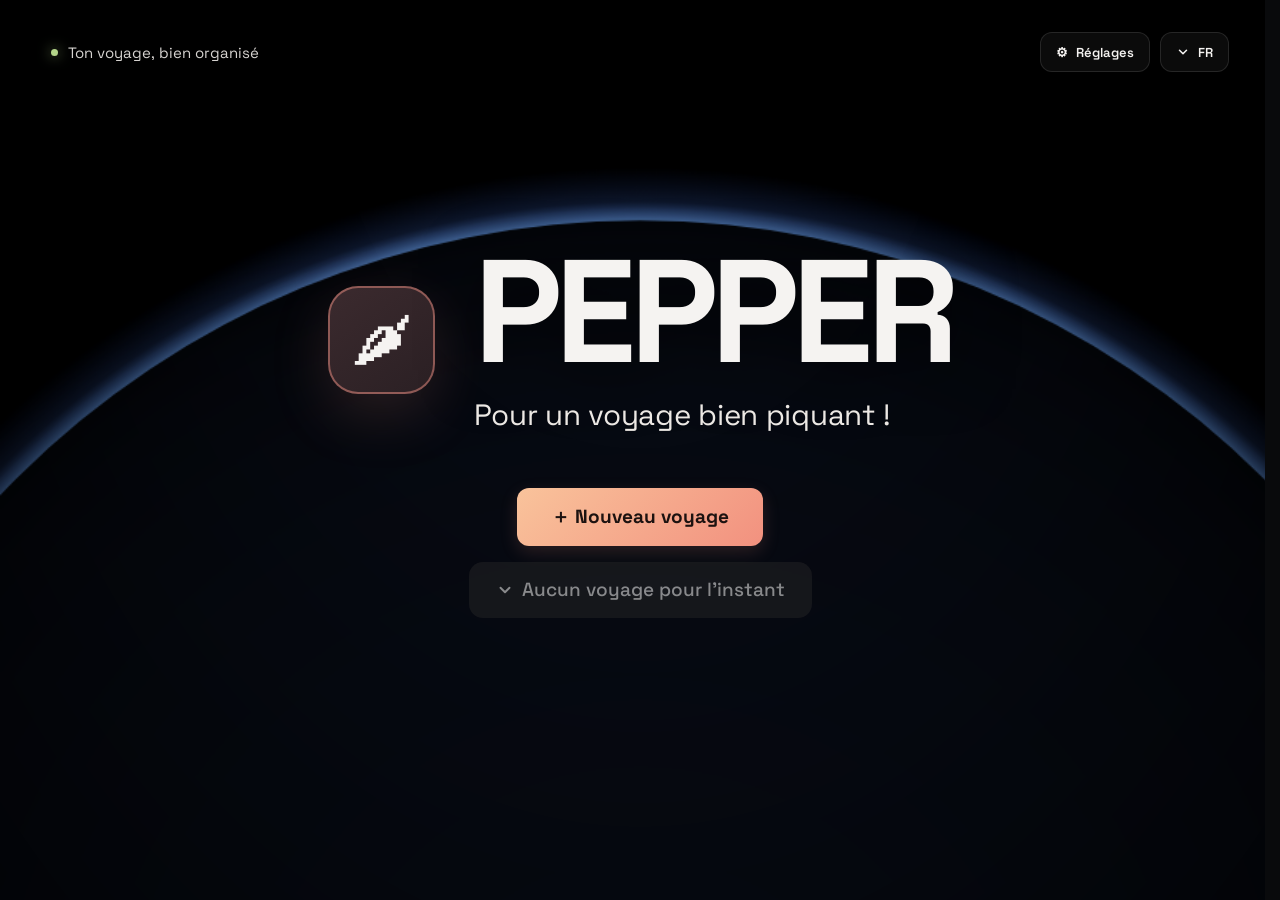
==== commit b394bd6e: "Rend le carrousel du carnet accessible au clavier et aux lecteurs d’écran" ====
--- a/index.html
+++ b/index.html
@@ -47,12 +47,12 @@
 <div class="map-tools" role="toolbar" aria-label="Outils de la carte">
 <div class="glass-group map-place" data-action="open-summary" role="button" tabindex="0"><span class="panel-aside" id="map-location-label">Destination</span><span class="map-live-count" id="map-activity-count"></span></div>
 <div class="glass-group zoom-group"><button type="button" data-action="map-zoom-out" aria-label="Zoom arrière"><svg viewBox="0 0 24 24" width="18" height="18" fill="none" stroke="currentColor" stroke-width="2.2" stroke-linecap="round" stroke-linejoin="round" aria-hidden="true"><path d="M5 12h14"/></svg></button><output class="zoom-pct" id="zoom-pct" aria-label="Niveau de zoom">100%</output><button type="button" data-action="map-zoom-in" aria-label="Zoom avant"><svg viewBox="0 0 24 24" width="18" height="18" fill="none" stroke="currentColor" stroke-width="2.2" stroke-linecap="round" stroke-linejoin="round" aria-hidden="true"><path d="M12 5v14M5 12h14"/></svg></button></div>
-<div class="glass-group"><button type="button" data-action="fit-map" aria-label="Tout voir" title="Tout voir"><svg viewBox="0 0 24 24" width="18" height="18" fill="none" stroke="currentColor" stroke-width="2.2" stroke-linecap="round" stroke-linejoin="round" aria-hidden="true"><path d="M4 9V4h5M20 9V4h-5M4 15v5h5M20 15v5h-5"/></svg></button><button type="button" data-action="map-3d" aria-label="Vue 3D" aria-pressed="false" title="Vue 3D"><b>3D</b></button><button type="button" data-action="map-locate" aria-label="Ma position" title="Ma position"><svg viewBox="0 0 24 24" width="18" height="18" fill="none" stroke="currentColor" stroke-width="2.2" stroke-linecap="round" stroke-linejoin="round" aria-hidden="true"><circle cx="12" cy="12" r="3"/><path d="M12 2v3M12 19v3M2 12h3M19 12h3"/></svg></button></div>
+<div class="glass-group"><button type="button" data-action="fit-map" aria-label="Tout voir" title="Tout voir"><svg viewBox="0 0 24 24" width="18" height="18" fill="none" stroke="currentColor" stroke-width="2.2" stroke-linecap="round" stroke-linejoin="round" aria-hidden="true"><path d="M20 10c0 5-8 11-8 11S4 15 4 10a8 8 0 1 1 16 0Z"/><circle cx="12" cy="10" r="2.5"/></svg></button><button type="button" data-action="map-3d" aria-label="Vue 3D" aria-pressed="false" title="Vue 3D"><b>3D</b></button><button type="button" data-action="map-locate" aria-label="Ma position" title="Ma position"><svg viewBox="0 0 24 24" width="18" height="18" fill="none" stroke="currentColor" stroke-width="2.2" stroke-linecap="round" stroke-linejoin="round" aria-hidden="true"><circle cx="12" cy="12" r="3"/><path d="M12 2v3M12 19v3M2 12h3M19 12h3"/></svg></button></div>
 <div class="glass-group style-group" role="group" aria-label="Style de carte"><button type="button" data-action="map-style" data-style="dark" aria-pressed="true">Sombre</button><button type="button" data-action="map-style" data-style="satellite" aria-pressed="false">Satellite</button><button type="button" data-action="map-style" data-style="plan" aria-pressed="false">Plan</button></div>
-<div class="glass-group"><button type="button" data-action="toggle-hub" aria-label="Masquer les cartes" aria-pressed="false" title="Masquer / afficher les cartes"><svg viewBox="0 0 24 24" width="18" height="18" fill="none" stroke="currentColor" stroke-width="2.2" stroke-linecap="round" stroke-linejoin="round" aria-hidden="true"><rect x="3" y="4" width="7" height="16" rx="2"/><rect x="14" y="4" width="7" height="9" rx="2"/></svg></button><button type="button" data-action="map-fullscreen" aria-label="Plein écran" aria-pressed="false" title="Plein écran"><svg viewBox="0 0 24 24" width="18" height="18" fill="none" stroke="currentColor" stroke-width="2.2" stroke-linecap="round" stroke-linejoin="round" aria-hidden="true"><path d="M8 3H3v5M16 3h5v5M8 21H3v-5M16 21h5v-5"/></svg></button></div>
+<div class="glass-group"><button type="button" data-action="toggle-hub" aria-label="Masquer les cartes" aria-pressed="false" title="Masquer / afficher les cartes"><svg viewBox="0 0 24 24" width="18" height="18" fill="none" stroke="currentColor" stroke-width="2.2" stroke-linecap="round" stroke-linejoin="round" aria-hidden="true"><rect x="3" y="4" width="7" height="16" rx="2"/><rect x="14" y="4" width="7" height="9" rx="2"/></svg></button><button type="button" data-action="map-fullscreen" aria-label="Plein écran" aria-pressed="false" title="Plein écran"><svg viewBox="0 0 24 24" width="18" height="18" fill="none" stroke="currentColor" stroke-width="2.2" stroke-linecap="round" stroke-linejoin="round" aria-hidden="true"><path d="M4 9V4h5M20 9V4h-5M4 15v5h5M20 15v5h-5"/></svg></button></div>
 </div>
 <div class="map-locating" id="map-locating" role="status"><span class="loading-spinner"></span><span>Localisation de la destination en cours…</span></div><div id="map-selection-card" class="map-selection-card" hidden></div></div>
-<div id="hub-cards" class="hub-cards"></div><div id="hub-dots" class="hub-dots" aria-hidden="true"></div></section>
+<div id="hub-cards" class="hub-cards" role="region" aria-label="Cartes d’informations du voyage : trajet, hébergement, activités, météo, transports locaux et JALAP" tabindex="0"></div><div id="hub-dots" class="hub-dots" aria-hidden="true"></div></section>
 <div class="dashboard-grid" id="panel-vault" hidden><div class="main-column"><section class="panel transport-panel" id="trip-transport">
 <div class="panel-heading"><div><p class="eyebrow">ALLER · RETOUR · CORRESPONDANCES</p><h3>Les trajets & billets</h3></div><button class="small-button" type="button" data-action="add-transport">＋ Ajouter un trajet</button></div>
 <div id="transport-content"><div class="empty-inline">Train, avion ou voiture : ajoute les informations de tes trajets pour calculer les marges d’arrivée et vérifier les correspondances avec le programme.</div></div>
--- a/ui.css
+++ b/ui.css
@@ -770,12 +770,142 @@
 .jalap-change.op-activity_delete strong{color:#ffb4a6}
 
 
-/* v4.1 — téléphone : carte dégagée, rubriques conservées dans le menu inférieur */
+/* v4.2 — téléphone : carte + carrousel des informations du voyage.
+   Les rubriques secondaires restent visibles et ouvrent leur panneau complet au toucher. */
 @media(max-width:760px){
- .map-hub .hub-cards,
- .map-hub .hub-dots{display:none!important}
- .map-hub .maplibregl-ctrl-bottom-left{left:6px;bottom:calc(76px + env(safe-area-inset-bottom))!important}
- .map-hub .map-selection-card{bottom:calc(82px + env(safe-area-inset-bottom))!important}
+ .map-hub{--card-h:clamp(158px,27dvh,218px)}
+ .map-hub .hub-cards{
+  display:flex!important;
+  position:absolute;
+  z-index:540;
+  inset:auto 0 calc(82px + env(safe-area-inset-bottom)) 0;
+  height:var(--card-h);
+  align-items:stretch;
+  gap:10px;
+  padding:0 12px 4px;
+  overflow-x:auto;
+  overflow-y:hidden;
+  scroll-snap-type:x mandatory;
+  scroll-snap-stop:normal;
+  scroll-padding-inline:8vw;
+  scrollbar-width:none;
+  -webkit-overflow-scrolling:touch;
+  overscroll-behavior-x:contain;
+  background:none;
+  pointer-events:none;
+ }
+ .map-hub .hub-cards::-webkit-scrollbar{display:none}
+ .map-hub .hub-col{display:contents}
+ .map-hub .hub-card{
+  display:flex;
+  width:min(86vw,350px);
+  height:var(--card-h);
+  min-height:0;
+  max-height:none;
+  flex:0 0 min(86vw,350px);
+  margin:0;
+  padding:12px 13px 10px;
+  border-radius:20px;
+  scroll-snap-align:center;
+  scroll-snap-stop:always;
+  pointer-events:auto;
+  cursor:pointer;
+  -webkit-tap-highlight-color:transparent;
+  animation:none;
+ }
+ .map-hub .hub-card:active{transform:scale(.99)}
+ .map-hub .hub-card .hub-head{flex:0 0 auto;min-width:0}
+ .map-hub .hub-card .hub-head h4{min-width:0;font-size:15px}
+ .map-hub .hub-card .hub-tag{display:none}
+ .map-hub .hub-card .hub-tag+.hub-head{margin-top:0}
+ .map-hub .hub-card .hub-body{
+  min-height:0;
+  flex:1 1 auto;
+  overflow-x:hidden;
+  overflow-y:auto;
+  padding-right:3px;
+  overscroll-behavior:contain;
+  scrollbar-width:thin;
+ }
+ .map-hub .hub-card .hub-more{flex:0 0 auto;min-height:34px;margin-top:3px}
+ .map-hub .hub-acts .hub-chips{
+  display:flex!important;
+  flex-wrap:nowrap;
+  overflow-x:auto;
+  padding-bottom:2px;
+  scrollbar-width:none;
+ }
+ .map-hub .hub-acts .hub-chips::-webkit-scrollbar{display:none}
+ .map-hub .hub-acts .hub-act:nth-of-type(n+3),
+ .map-hub .hub-acts .hub-act-detail{display:block!important}
+ .map-hub .hub-acts .hub-act{grid-template-columns:18px minmax(0,1fr) auto auto;gap:6px;padding:7px}
+ .map-hub .hub-acts .hub-act-main strong{font-size:12px}
+ .map-hub .hub-acts .hub-act-main small{font-size:10px}
+ .map-hub .hub-weather .hub-weather-now small:nth-of-type(n+3){display:block}
+ .map-hub .hub-stay .hub-split{align-items:flex-start;gap:8px}
+ .map-hub .hub-stay .hub-split>div:first-child{min-width:0;overflow-wrap:anywhere}
+ .map-hub .hub-route>div{min-width:0}
+ .map-hub .hub-route strong{overflow-wrap:anywhere}
+ .map-hub .hub-transit-list li{grid-template-columns:20px minmax(0,1fr) auto;gap:7px;padding:6px 7px}
+ .map-hub .hub-transit-list b{font-size:11.5px}
+ .map-hub .hub-transit-list small{font-size:10px}
+ .map-hub .hub-dots{
+  display:flex!important;
+  position:absolute;
+  left:0;
+  right:0;
+  bottom:calc(82px + var(--cards-h,var(--card-h)) + 8px + env(safe-area-inset-bottom));
+  z-index:541;
+  justify-content:center;
+  gap:6px;
+  pointer-events:none;
+ }
+ .map-hub .hub-dots i{width:6px;height:6px;border-radius:50%;background:rgba(255,255,255,.32);transition:width .2s,background .2s}
+ .map-hub .hub-dots i.on{width:18px;border-radius:4px;background:#fff}
+ .map-hub.hub-hidden .hub-cards,
+ .map-hub.hub-hidden .hub-dots{display:none!important}
+ .map-hub .maplibregl-ctrl-bottom-left{
+  left:6px;
+  bottom:calc(82px + var(--card-h) + 10px + env(safe-area-inset-bottom))!important;
+ }
+ .map-hub .map-selection-card{
+  bottom:calc(82px + var(--card-h) + 16px + env(safe-area-inset-bottom))!important;
+  max-height:118px;
+  overflow:auto;
+ }
+ .map-tools .map-place{max-width:calc(100% - 58px);min-width:0;overflow:hidden}
+ .map-tools .map-place .panel-aside{overflow:hidden;text-overflow:ellipsis;white-space:nowrap}
+ .mobile-dock{z-index:700;grid-template-columns:repeat(5,minmax(0,1fr))}
+ .mobile-dock button{min-width:0;padding:0 2px;font-size:9.5px}
+ .mobile-dock button small{font-size:9px;white-space:nowrap}
+ .mobile-dock .dock-add{width:54px;height:54px;min-height:54px}
+ .sheet-body .assistant-panel{min-width:0}
+ .sheet-body .assistant-panel .ai-form{
+  position:sticky;
+  bottom:0;
+  z-index:4;
+  padding:8px;
+  background:rgba(17,18,22,.96);
+  -webkit-backdrop-filter:blur(16px);
+  backdrop-filter:blur(16px);
+ }
+ .sheet-body .assistant-panel .chat-actions{display:grid;grid-template-columns:1fr;gap:7px}
+ .sheet-body .assistant-panel .chat-actions button{min-height:40px;font-size:11px}
+ .modal-actions{display:grid;grid-template-columns:repeat(2,minmax(0,1fr));gap:8px}
+ .modal-actions>*{min-width:0}
+ .modal-actions .danger-button{grid-column:1/-1;margin-right:0}
+ .settings-tabs{grid-template-columns:repeat(4,minmax(0,1fr));gap:3px}
+ .settings-tabs button{min-width:0;min-height:46px;flex-direction:column;gap:2px;padding:4px 2px;font-size:clamp(10px,2.7vw,12px);white-space:nowrap}
+ .settings-tabs button span{font-size:13px}
+}
+@media(max-width:760px) and (max-height:600px){
+ .map-hub{--card-h:clamp(142px,28dvh,174px)}
+ .map-hub .hub-card{padding:10px 11px 8px}
+ .map-hub .hub-card .hub-head h4{font-size:13px}
+ .map-hub .hub-card .hub-more{min-height:30px}
+ .map-tools{top:7px}
+ .map-tools .glass-group button{min-width:36px;height:36px}
+ .map-hub .maplibregl-ctrl-bottom-left{display:none}
 }
 
 /* Sélecteur de voyages : action de suppression accessible sur téléphone */
@@ -788,710 +918,5 @@
 @media(max-width:420px){.picker-delete{padding:0 8px;font-size:10px}}
 
 
-/* ==========================================================
-   PEPPER — PRESENTATION SYSTEM / PHASE 1
-   Board and story only. Travel app styles above are untouched.
-========================================================== */
-
-/* Existing discover button: unchanged appearance, static pepper glyph. */
-.board-open-button{position:relative;display:flex;align-items:center;gap:12px;min-width:244px;padding:10px 14px;border:1px solid rgba(249,195,155,.24);border-radius:16px;color:#f5f3ef;background:rgba(15,17,21,.72);text-align:left;cursor:pointer;overflow:hidden;-webkit-backdrop-filter:blur(16px);backdrop-filter:blur(16px);box-shadow:0 10px 32px rgba(0,0,0,.28);animation:board-button-float 5s ease-in-out infinite;transition:border-color .25s,background .25s,box-shadow .25s,transform .25s}
-.board-open-button::before{content:"";position:absolute;inset:-70% auto -70% -35%;width:38%;background:linear-gradient(90deg,transparent,rgba(255,255,255,.12),transparent);transform:translateX(-180%) rotate(18deg);transition:transform .7s ease}
-.board-open-button:hover{border-color:rgba(249,195,155,.52);background:rgba(25,26,30,.92);box-shadow:0 15px 40px rgba(0,0,0,.36),0 0 0 4px rgba(242,166,111,.045);transform:translateY(-2px)}
-.board-open-button:hover::before{transform:translateX(520%) rotate(18deg)}
-.board-open-mark{display:grid;place-items:center;flex:none;width:36px;height:36px;border:1px solid rgba(249,195,155,.25);border-radius:11px;color:#f5c7a8;background:rgba(242,166,111,.07);font-size:20px}
-.board-open-copy{display:flex;flex:1;flex-direction:column;gap:2px;min-width:0}
-.board-open-copy strong{font-size:13px;font-weight:700;letter-spacing:-.02em}
-.board-open-copy small{color:#aaa9a6;font-size:10px}
-.board-open-arrow{color:#f2a66f;font-size:19px;transition:transform .25s}
-.board-open-button:hover .board-open-arrow{transform:translate(3px,-3px)}
-@keyframes board-button-float{0%,100%{box-shadow:0 10px 32px rgba(0,0,0,.28)}50%{box-shadow:0 13px 36px rgba(0,0,0,.33),0 0 0 4px rgba(242,166,111,.035)}}
-.landing-top-center{position:absolute;left:50%;top:50%;z-index:2;transform:translate(-50%,-50%)}
-@media(max-width:760px){.landing-top{padding:14px 14px 88px;justify-content:flex-end}.landing-top .landing-tag{display:none}.landing-top-center{top:auto;bottom:10px}.landing-top-actions{margin-left:auto}}
-
-/* Presentation window */
-.project-board[hidden]{display:none!important}
-.project-board{position:fixed;inset:0;z-index:1200;display:block;padding:0;opacity:0;visibility:hidden;transition:opacity .28s ease,visibility .28s}
-.project-board.is-visible{opacity:1;visibility:visible}
-.project-board-backdrop{position:absolute;inset:0;background:rgba(0,0,0,.94);-webkit-backdrop-filter:blur(20px);backdrop-filter:blur(20px)}
-.project-story-shell{position:relative;z-index:1;display:flex;flex-direction:column;width:100%;height:100dvh;min-height:0;color:#f5f5f2;background:#090a0c;transform:translateY(12px);transition:transform .38s cubic-bezier(.2,.75,.2,1)}
-.project-board.is-visible .project-story-shell{transform:translateY(0)}
-.project-board-open{overflow:hidden!important}
-.story-header{position:relative;z-index:8;display:grid;grid-template-columns:1fr minmax(100px,220px) 1fr;align-items:center;gap:18px;flex:0 0 62px;height:62px;padding:0 clamp(18px,4vw,54px);border-bottom:1px solid rgba(255,255,255,.08);background:rgba(9,10,12,.97)}
-.story-brand{display:flex;align-items:center;gap:9px;min-width:0;color:#f5f5f2}
-.story-brand>span{display:grid;place-items:center;width:29px;height:29px;border:1px solid rgba(255,255,255,.13);border-radius:9px;background:#121417;font-size:15px}
-.story-brand b{font:700 13px 'Space Grotesk',sans-serif;letter-spacing:.1em}
-.story-brand small{margin-left:3px;color:#777b80;font-size:7px;letter-spacing:.15em}
-.story-progress{grid-column:2;grid-row:1;height:2px;overflow:hidden;border-radius:5px;background:rgba(255,255,255,.1)}
-#story-progress-fill{display:block;width:0;height:100%;border-radius:inherit;background:#f5f5f2;transition:width .12s linear}
-.story-close{justify-self:end;display:grid;place-items:center;width:36px;height:36px;border:1px solid rgba(255,255,255,.12);border-radius:50%;color:#c9c9c7;background:#111317;font:300 23px/1 var(--font);cursor:pointer;transition:background .2s,border-color .2s,color .2s}
-.story-close:hover{color:#fff;border-color:rgba(255,255,255,.3);background:#1b1d21}
-.project-story-scroll{position:relative;flex:1 1 auto;min-height:0;overflow-x:hidden;overflow-y:auto;overscroll-behavior:contain;scroll-behavior:smooth;scrollbar-width:none;scroll-snap-type:y proximity}
-.project-story-scroll::-webkit-scrollbar{display:none}
-.project-story-scroll:focus{outline:none}
-
-/* Scroll story — calm editorial grid, vector art only. */
-.pepper-scene,.pepper-data-scene{position:relative;width:min(1320px,calc(100% - clamp(38px,8vw,124px)));min-height:calc(100svh - 62px);margin-inline:auto;padding:clamp(58px,8vh,98px) 0;scroll-snap-align:start}
-.pepper-scene{display:grid;grid-template-columns:58px minmax(0,.78fr) minmax(0,1.22fr);align-items:center;column-gap:clamp(24px,3.3vw,52px);row-gap:20px}
-.pepper-eyebrow,.pepper-section-index,.pepper-board-screen-head,.pepper-board-index{color:#9ba2a9;font-size:8px;font-weight:700;letter-spacing:.17em}
-.pepper-eyebrow{display:flex;align-items:center;gap:9px}
-.pepper-eyebrow span{color:#f3f4f1}
-.pepper-eyebrow i{width:1px;height:12px;background:#69717a}
-.pepper-scene h1,.pepper-scene h2,.pepper-data-content h2{margin:20px 0 18px;color:#f4f4f1;font:700 clamp(39px,5vw,72px)/.96 'Space Grotesk',sans-serif;letter-spacing:-.075em}
-.pepper-scene h1{font-size:clamp(50px,6.2vw,88px)}
-.pepper-scene h1 span,.pepper-scene h2 span,.pepper-data-content h2 span{color:#8e969f}
-.pepper-scene-copy>p{max-width:470px;margin:0;color:#b9bec3;font-size:clamp(13px,1.08vw,15px);line-height:1.75}
-.pepper-scroll-prompt{display:flex;align-items:center;gap:11px;margin-top:clamp(34px,7vh,68px);color:#c3c8cd;font-size:8px;font-weight:700;letter-spacing:.15em}
-.pepper-scroll-prompt svg{width:27px;height:27px;padding:5px;border:1px solid #555d66;border-radius:50%;fill:none;stroke:#f2f3f0;stroke-width:1.6;stroke-linecap:round;stroke-linejoin:round;animation:pepper-arrow 1.7s ease-in-out infinite}
-@keyframes pepper-arrow{0%,100%{transform:translateY(0)}50%{transform:translateY(4px)}}
-.pepper-visual{min-width:0;width:100%}
-.pepper-visual>svg{display:block;width:100%;height:auto;overflow:visible}
-.pepper-hero{grid-template-columns:minmax(0,.85fr) minmax(0,1.15fr);column-gap:clamp(28px,5vw,76px)}
-.pepper-hero .pepper-scene-copy{grid-column:1;grid-row:1}
-.pepper-hero .pepper-visual{grid-column:2;grid-row:1}
-.pepper-hero .pepper-scene-copy>p{max-width:440px}
-.pepper-section-index{display:flex;flex-direction:column;align-items:center;gap:10px;align-self:start;padding-top:8px}
-.pepper-section-index>span{display:grid;place-items:center;width:30px;height:30px;border:1px solid #515963;border-radius:50%;color:#f1f2ef;font:600 10px 'Space Grotesk',sans-serif;letter-spacing:0}
-.pepper-section-index>i{display:block;width:1px;height:52px;background:linear-gradient(#747c85,transparent)}
-.pepper-section-index>small{writing-mode:vertical-rl;transform:rotate(180deg);font-size:7px;letter-spacing:.18em;white-space:nowrap}
-.pepper-problem,.pepper-solution,.pepper-map,.pepper-jalap{border-top:1px solid rgba(255,255,255,.08)}
-.pepper-problem .pepper-section-index,.pepper-solution .pepper-section-index,.pepper-map .pepper-section-index,.pepper-jalap .pepper-section-index{grid-column:1;grid-row:1}
-.pepper-problem .pepper-scene-copy,.pepper-solution .pepper-scene-copy,.pepper-map .pepper-scene-copy,.pepper-jalap .pepper-scene-copy{grid-column:2;grid-row:1}
-.pepper-problem .pepper-visual,.pepper-solution .pepper-visual,.pepper-map .pepper-visual,.pepper-jalap .pepper-visual{grid-column:3;grid-row:1}
-.pepper-problem .pepper-visual svg{filter:drop-shadow(0 18px 35px rgba(0,0,0,.23))}
-.pepper-feature-line{display:flex;flex-wrap:wrap;align-items:center;gap:8px;margin-top:25px;color:#d7dbde;font-size:7px;font-weight:700;letter-spacing:.14em}
-.pepper-feature-line i{width:3px;height:3px;border-radius:50%;background:#69717a}
-.pepper-solution .pepper-visual svg{filter:drop-shadow(0 22px 40px rgba(0,0,0,.28))}
-.pepper-jalap .pepper-visual{position:relative;display:grid;place-items:center;min-height:390px}
-.pepper-jalap .pepper-visual>.jalap-orbit{position:absolute;inset:0;width:100%;height:100%;z-index:0}
-.pepper-jalap-card{position:relative;z-index:1;width:min(430px,86%);padding:22px;border:1px solid #535c66;border-radius:18px;background:linear-gradient(145deg,#20252b,#111419);box-shadow:0 24px 60px rgba(0,0,0,.3)}
-.pepper-jalap-brand{display:flex;align-items:center;gap:11px}
-.pepper-jalap-brand img{width:42px;height:42px;object-fit:contain}
-.pepper-jalap-brand>span{display:flex;flex:1;flex-direction:column;gap:3px}
-.pepper-jalap-brand b{color:#f4f4f1;font:700 13px 'Space Grotesk',sans-serif;letter-spacing:.12em}
-.pepper-jalap-brand small{color:#9199a1;font-size:7px;letter-spacing:.13em}
-.pepper-jalap-brand>i{padding:5px 8px;border:1px solid #505862;border-radius:5px;color:#e6e8e5;font-size:8px;font-style:normal;font-weight:700}
-.pepper-chat-bubble{margin:19px 0 13px;padding:16px;border:1px solid #3b434c;border-radius:10px 10px 10px 2px;color:#e8eae7;background:#171c22;font:500 14px/1.55 'Space Grotesk',sans-serif}
-.pepper-chat-status{display:flex;align-items:center;gap:8px;padding-top:12px;border-top:1px solid #39414a;color:#aeb5bb;font-size:9px}
-.pepper-chat-status svg{width:18px;height:18px;fill:none;stroke:#f4f4f1;stroke-width:1.8;stroke-linecap:round;stroke-linejoin:round}
-.pepper-data-scene{display:grid;grid-template-columns:58px 1fr;align-items:center;gap:clamp(24px,3.3vw,52px);min-height:52svh;border-top:1px solid rgba(255,255,255,.08);padding-block:70px}
-.pepper-data-scene .pepper-section-index{align-self:start}
-.pepper-data-content{max-width:930px}
-.pepper-data-content h2{font-size:clamp(36px,4.8vw,62px);margin:0 0 25px}
-.pepper-data-options{display:grid;grid-template-columns:1fr 1fr;gap:12px}
-.pepper-data-options>div{display:flex;align-items:center;gap:15px;padding:19px;border:1px solid #39414a;border-radius:12px;background:#111419}
-.pepper-data-options svg{flex:none;width:39px;height:39px;fill:none;stroke:#f0f1ee;stroke-width:1.7;stroke-linecap:round;stroke-linejoin:round}
-.pepper-data-options span{display:flex;flex-direction:column;gap:5px}
-.pepper-data-options b{color:#e9ebe8;font-size:8px;letter-spacing:.12em}
-.pepper-data-options small{color:#9ba2a9;font-size:10px;line-height:1.5}
-
-/* One entrance transition per scene, with visible-by-default content. */
-.story-animate{opacity:1;transform:none;filter:none}
-[data-story-step].is-in-view .story-animate{animation:pepper-scene-enter .72s cubic-bezier(.2,.75,.2,1) both}
-[data-story-step].is-in-view .story-animate:nth-child(2){animation-delay:.1s}
-@keyframes pepper-scene-enter{from{opacity:.58;transform:translate3d(0,18px,0)}to{opacity:1;transform:translate3d(0,0,0)}}
-
-/* Final board — designed as one editorial sheet. All graphic elements are SVG. */
-.pepper-board{--board-ink:#111419;--board-muted:#59616a;--board-line:#c9cdd1;position:relative;box-sizing:border-box;width:min(1580px,calc(100% - clamp(28px,5vw,80px)));min-height:0;margin:clamp(56px,8vh,96px) auto 35px;padding:clamp(24px,3vw,42px);overflow:hidden;color:var(--board-ink);background:#f2f3f1;border:1px solid #d9dcde;box-shadow:0 30px 90px rgba(0,0,0,.3);scroll-snap-align:start}
-.pepper-board::before{content:"";position:absolute;inset:0;pointer-events:none;opacity:.16;background-image:url("data:image/svg+xml,%3Csvg xmlns='http://www.w3.org/2000/svg' width='80' height='80' viewBox='0 0 80 80'%3E%3Cpath d='M0 40H80M40 0V80' stroke='%23949ba2' stroke-width='.5' fill='none'/%3E%3C/svg%3E")}
-.pepper-board>*{position:relative}
-.pepper-board-header{display:grid;grid-template-columns:1fr minmax(0,2fr) 1fr;align-items:start;gap:20px;padding-bottom:22px;border-bottom:1px solid #aeb4b9}
-.pepper-board-brand{display:flex;align-items:center;gap:8px;color:#111419}
-.pepper-board-brand svg{width:35px;height:35px}
-.pepper-board-brand b{font:700 14px 'Space Grotesk',sans-serif;letter-spacing:.16em}
-.pepper-board-brand small{display:block;margin-left:4px;color:#707780;font-size:7px;letter-spacing:.12em}
-.pepper-board-title{text-align:center}
-.pepper-board-title>span{color:#626a73;font-size:7px;font-weight:800;letter-spacing:.19em}
-.pepper-board-title h2{margin:8px 0 0;color:#101317;font:700 clamp(28px,3vw,44px)/.92 'Space Grotesk',sans-serif;letter-spacing:-.07em}
-.pepper-board-title em{color:#68717b;font-style:normal}
-.pepper-board-export{display:flex;justify-content:flex-end;gap:7px}
-.pepper-board-export button{display:flex;align-items:center;gap:6px;padding:8px 9px;border:1px solid #b8bec3;border-radius:5px;color:#252a30;background:transparent;font:700 8px 'DM Sans',sans-serif;cursor:pointer}
-.pepper-board-export button:hover{background:#e4e7e8}
-.pepper-board-export svg{width:15px;height:15px;fill:none;stroke:currentColor;stroke-width:1.7;stroke-linecap:round;stroke-linejoin:round}
-.pepper-board-main{display:grid;grid-template-columns:minmax(185px,.68fr) minmax(390px,1.55fr) minmax(285px,1.05fr);gap:clamp(16px,2vw,30px);align-items:stretch;padding:22px 0 18px}
-.pepper-board-story{display:flex;flex-direction:column;gap:17px;min-width:0}
-.pepper-board-index{display:block;margin-bottom:7px;color:#6b737b;font-size:7px}
-.pepper-board-block h3{margin:0 0 7px;color:#12161a;font:700 17px/1.12 'Space Grotesk',sans-serif;letter-spacing:-.035em}
-.pepper-board-block p{margin:0;color:#414951;font-size:10px;line-height:1.55}
-.pepper-board-rule svg{display:block;width:100%;height:12px;color:#a9b0b6}
-.pepper-board-scope{display:grid;grid-template-columns:1fr 1fr;gap:8px 9px;padding-top:13px;border-top:1px solid #c4c9cd}
-.pepper-board-scope>span{grid-column:1/-1;color:#737b83;font-size:7px;font-weight:800;letter-spacing:.14em}
-.pepper-board-scope>div{display:flex;align-items:center;gap:6px;color:#343b42;font-size:8px;font-weight:600}
-.pepper-board-scope svg{flex:none;width:15px;height:15px;fill:none;stroke:#343b42;stroke-width:1.5;stroke-linecap:round;stroke-linejoin:round}
-.pepper-board-principle{display:flex;flex-direction:column;gap:5px;margin-top:auto;padding-top:12px;border-top:1px solid #c4c9cd}
-.pepper-board-principle b{font:700 12px 'Space Grotesk',sans-serif;letter-spacing:.15em}
-.pepper-board-principle span{color:#525b64;font-size:9px;line-height:1.4}
-.pepper-board-desktop{min-width:0;margin:0}
-.pepper-board-screen-head{display:flex;align-items:center;justify-content:space-between;gap:8px;margin:0 0 8px;color:#717981;font-size:7px}
-.pepper-board-screen-head b{color:#242a30;font-size:7px;letter-spacing:.1em}
-.pepper-screen-bezel{overflow:hidden;border:1px solid #858d95;background:#0a0c0f;box-shadow:0 8px 24px rgba(0,0,0,.12)}
-.pepper-screen-desktop{padding:0}
-.pepper-screen-top{display:flex;align-items:center;gap:5px;height:21px;padding:0 9px;background:#171b20;border-bottom:1px solid #363c43}
-.pepper-screen-top i{width:5px;height:5px;border-radius:50%;background:#777f87}
-.pepper-screen-top span{margin-left:auto;color:#9ba2a8;font-size:6px;font-weight:700;letter-spacing:.13em}
-.pepper-screen-content{position:relative;container-type:inline-size;aspect-ratio:16/10;width:100%;overflow:hidden;background:#090a0c}
-.pepper-screen-content iframe{position:absolute;inset:0 auto auto 0;display:block;width:1280px;height:800px;border:0;transform:scale(calc(100cqw / 1280));transform-origin:top left;background:#090a0c;pointer-events:none}
-.pepper-board-desktop figcaption{margin-top:7px;color:#4f5860;font-size:8px;line-height:1.4}
-.pepper-board-phones{min-width:0}
-.pepper-phone-list{display:flex;flex-direction:column;gap:9px}
-.pepper-phone-row{display:grid;grid-template-columns:72px minmax(0,1fr);align-items:center;gap:9px;margin:0}
-.pepper-phone-bezel{width:72px;padding:4px 3px 3px;border:1px solid #525b64;border-radius:12px;background:#090b0e;box-shadow:0 5px 15px rgba(0,0,0,.15)}
-.pepper-phone-speaker{width:18px;height:3px;margin:2px auto 4px;border-radius:9px;background:#515962}
-.pepper-phone-screen{position:relative;container-type:inline-size;width:100%;aspect-ratio:390/844;overflow:hidden;border-radius:7px;background:#090a0c}
-.pepper-phone-screen iframe{position:absolute;inset:0 auto auto 0;display:block;width:390px;height:844px;border:0;transform:scale(calc(100cqw / 390));transform-origin:top left;background:#090a0c;pointer-events:none}
-.pepper-phone-row figcaption{display:flex;flex-direction:column;gap:4px;color:#555e67;font-size:8px;line-height:1.35}
-.pepper-phone-row figcaption b{color:#191e23;font-size:8px;letter-spacing:.12em}
-.pepper-board-footer{display:flex;align-items:center;justify-content:space-between;gap:12px;padding-top:10px;border-top:1px solid #aeb4b9;color:#525a63}
-.pepper-board-footer b{color:#111419;font:700 9px 'Space Grotesk',sans-serif;letter-spacing:.16em}
-.pepper-board-footer span,.pepper-board-footer i{font-size:6px;font-weight:700;letter-spacing:.13em}
-.pepper-board-footer i{font-style:normal}
-.pepper-board-note{margin:5px 0 0;color:#79818a;font-size:6px;text-align:right}
-
-/* Demo mode remains isolated from the user's data and secondary features. */
-body[data-presentation-preview] .topbar-actions,
-body[data-presentation-preview] .privacy-footnote,
-body[data-presentation-preview] .app-footer,
-body[data-presentation-preview] #network-status{display:none!important}
-body[data-presentation-preview="desktop-map"] .mobile-dock{display:none!important}
-body[data-presentation-preview] .page{padding:0 0 8px}
-body[data-presentation-preview] .trip-workspace{min-height:100vh}
-body[data-presentation-preview] .trip-summary{margin-bottom:10px}
-body[data-presentation-preview] .map-hub .hub-cards{opacity:1!important;visibility:visible!important}
-body[data-presentation-preview] .mobile-dock{z-index:100}
-body[data-presentation-preview] .sheet{max-height:88dvh}
-
-/* Tablet and phone presentation */
-@media(max-width:1120px){
- .pepper-scene,.pepper-data-scene{width:calc(100% - 54px)}
- .pepper-scene{grid-template-columns:42px minmax(0,.9fr) minmax(0,1.1fr);gap:22px}
- .pepper-scene h1{font-size:clamp(44px,6.2vw,68px)}
- .pepper-scene h2{font-size:clamp(34px,4.5vw,52px)}
- .pepper-board-main{grid-template-columns:minmax(165px,.7fr) minmax(300px,1.3fr)}
- .pepper-board-phones{grid-column:1/-1}
- .pepper-phone-list{display:grid;grid-template-columns:repeat(3,minmax(0,1fr));gap:12px}
- .pepper-phone-row{grid-template-columns:64px minmax(0,1fr);gap:8px}
- .pepper-phone-bezel{width:64px}
-}
-@media(max-width:760px){
- .story-header{grid-template-columns:1fr 55px 1fr;flex-basis:56px;height:56px;padding:0 14px;gap:10px}
- .story-brand{gap:7px}.story-brand>span{width:26px;height:26px;font-size:13px}.story-brand b{font-size:11px}.story-brand small{display:none}
- .story-close{width:32px;height:32px}
- .project-story-scroll{height:calc(100dvh - 56px)}
- .pepper-scene,.pepper-data-scene{display:flex;flex-direction:column;align-items:stretch;width:calc(100% - 36px);min-height:0;padding:68px 0;gap:22px}
- .pepper-hero{min-height:calc(100svh - 56px);justify-content:center;padding:34px 0 42px;gap:10px}
- .pepper-scene h1{font-size:clamp(42px,11vw,60px);margin:14px 0}
- .pepper-scene h2{font-size:clamp(34px,9vw,48px);margin:13px 0}
- .pepper-scene-copy>p{font-size:12px;line-height:1.6}
- .pepper-scroll-prompt{margin-top:24px;font-size:7px}
- .pepper-hero .pepper-visual{width:100%;max-width:520px;align-self:center}
- .pepper-section-index{flex-direction:row;align-items:center;align-self:flex-start;gap:8px;padding:0}
- .pepper-section-index>span{width:25px;height:25px}
- .pepper-section-index>i{width:25px;height:1px}
- .pepper-section-index>small{writing-mode:initial;transform:none;font-size:7px}
- .pepper-problem,.pepper-solution,.pepper-map,.pepper-jalap{gap:17px}
- .pepper-visual{width:100%}
- .pepper-feature-line{margin-top:16px;font-size:6px;gap:6px}
- .pepper-jalap .pepper-visual{min-height:310px}
- .pepper-jalap-card{width:min(430px,94%);padding:17px}
- .pepper-chat-bubble{font-size:12px}
- .pepper-data-scene{padding:58px 0}
- .pepper-data-options{grid-template-columns:1fr}
- .pepper-data-options>div{padding:14px}
- .pepper-board{width:calc(100% - 16px);margin:42px auto 14px;padding:16px 13px;box-shadow:0 15px 45px rgba(0,0,0,.25)}
- .pepper-board-header{grid-template-columns:1fr auto;gap:10px;padding-bottom:14px}
- .pepper-board-title{grid-column:1/-1;grid-row:2;text-align:left}
- .pepper-board-title h2{font-size:34px}
- .pepper-board-brand{grid-column:1;grid-row:1}
- .pepper-board-export{grid-column:2;grid-row:1;flex-direction:column;gap:4px}
- .pepper-board-export button{font-size:7px;padding:6px}
- .pepper-board-export svg{width:12px;height:12px}
- .pepper-board-main{display:flex;flex-direction:column;gap:18px;padding:15px 0 13px}
- .pepper-board-story{display:grid;grid-template-columns:1fr 1fr;gap:12px}
- .pepper-board-rule{display:none}
- .pepper-board-block h3{font-size:14px}
- .pepper-board-block p{font-size:9px;line-height:1.45}
- .pepper-board-scope{grid-column:1/-1}
- .pepper-board-principle{display:none}
- .pepper-board-screen-head{font-size:6px}
- .pepper-screen-content{aspect-ratio:16/10}
- .pepper-board-phones{width:100%}
- .pepper-phone-list{display:grid;grid-template-columns:repeat(3,minmax(0,1fr));gap:7px}
- .pepper-phone-row{display:flex;flex-direction:column;align-items:center;gap:6px}
- .pepper-phone-bezel{width:100%;max-width:87px;padding:3px;border-radius:10px}
- .pepper-phone-screen{border-radius:6px}
- .pepper-phone-row figcaption{width:100%;font-size:6px;line-height:1.35}
- .pepper-phone-row figcaption b{font-size:6px}
- .pepper-board-footer{flex-wrap:wrap;gap:6px}
- .pepper-board-footer b{font-size:8px}
- .pepper-board-footer span,.pepper-board-footer i{font-size:5px}
- .pepper-board-note{text-align:left}
-}
-
-/* Reduced motion: the complete content remains visible. */
-@media(prefers-reduced-motion:reduce){
- [data-story-step].is-in-view .story-animate{animation:none!important}
- .pepper-scroll-prompt svg,.board-open-button{animation:none!important}
-}
-
-/* A3 output: one composition, adapted to each orientation. */
-@page pepper-board-landscape{size:420mm 297mm;margin:0}
-@page pepper-board-portrait{size:297mm 420mm;margin:0}
-@media print{
- html,body{width:100%!important;height:100%!important;margin:0!important;padding:0!important;overflow:visible!important;background:#f2f3f1!important;-webkit-print-color-adjust:exact!important;print-color-adjust:exact!important}
- body>*:not(#project-board){display:none!important}
- #project-board{position:static!important;display:block!important;width:100%!important;height:auto!important;padding:0!important;opacity:1!important;visibility:visible!important;background:#f2f3f1!important}
- #project-board .project-board-backdrop,#project-board .story-header{display:none!important}
- #project-board .project-story-shell{display:block!important;width:100%!important;height:auto!important;min-height:0!important;overflow:visible!important;transform:none!important;background:#f2f3f1!important}
- #project-board .project-story-scroll{display:block!important;width:100%!important;height:auto!important;max-height:none!important;overflow:visible!important}
- #project-board .project-story-scroll>*:not(#board-summary){display:none!important}
- #board-summary.pepper-board{display:block!important;box-sizing:border-box!important;width:420mm!important;height:297mm!important;min-height:0!important;max-width:none!important;margin:0!important;padding:10mm 11mm 7mm!important;overflow:hidden!important;border:0!important;box-shadow:none!important;background:#f2f3f1!important;page:pepper-board-landscape;break-inside:avoid!important;break-after:avoid!important}
- #board-summary .pepper-board-header{grid-template-columns:1fr 2fr 1fr!important;align-items:start!important;gap:6mm!important;padding-bottom:5mm!important}
- #board-summary .pepper-board-brand svg{width:9mm!important;height:9mm!important}
- #board-summary .pepper-board-brand b{font-size:11pt!important}
- #board-summary .pepper-board-brand small{font-size:5.5pt!important}
- #board-summary .pepper-board-title>span{font-size:6pt!important}
- #board-summary .pepper-board-title h2{font-size:26pt!important}
- #board-summary .pepper-board-export{display:none!important}
- #board-summary .pepper-board-main{display:grid!important;grid-template-columns:72mm 194mm 120mm!important;gap:5mm!important;align-items:stretch!important;padding:5mm 0 4mm!important}
- #board-summary .pepper-board-story{display:flex!important;flex-direction:column!important;gap:5mm!important}
- #board-summary .pepper-board-block h3{font-size:11pt!important;margin-bottom:1.5mm!important}
- #board-summary .pepper-board-block p{font-size:7.4pt!important;line-height:1.42!important}
- #board-summary .pepper-board-index{font-size:6pt!important;margin-bottom:1.2mm!important}
- #board-summary .pepper-board-scope{gap:2mm!important;padding-top:3mm!important}
- #board-summary .pepper-board-scope>span{font-size:5.5pt!important}
- #board-summary .pepper-board-scope>div{font-size:6pt!important;gap:1.5mm!important}
- #board-summary .pepper-board-scope svg{width:4mm!important;height:4mm!important}
- #board-summary .pepper-board-principle{padding-top:3mm!important}
- #board-summary .pepper-board-principle b{font-size:8pt!important}
- #board-summary .pepper-board-principle span{font-size:6pt!important}
- #board-summary .pepper-board-screen-head{font-size:6pt!important;margin-bottom:1.5mm!important}
- #board-summary .pepper-board-screen-head b{font-size:5.5pt!important}
- #board-summary .pepper-screen-top{height:5mm!important;padding:0 2mm!important}
- #board-summary .pepper-screen-top i{width:1.3mm!important;height:1.3mm!important}
- #board-summary .pepper-screen-top span{font-size:4.5pt!important}
- #board-summary .pepper-screen-content{aspect-ratio:16/10!important}
- #board-summary .pepper-screen-content iframe{width:1280px!important;height:800px!important;transform:scale(calc(100cqw / 1280))!important}
- #board-summary .pepper-board-desktop figcaption{font-size:6pt!important;margin-top:1.5mm!important}
- #board-summary .pepper-phone-list{display:flex!important;flex-direction:column!important;gap:2.5mm!important}
- #board-summary .pepper-phone-row{display:grid!important;grid-template-columns:22mm minmax(0,1fr)!important;gap:2.5mm!important;align-items:center!important}
- #board-summary .pepper-phone-bezel{width:22mm!important;padding:.7mm!important;border-radius:2.5mm!important}
- #board-summary .pepper-phone-speaker{height:.7mm!important;width:5mm!important;margin:1mm auto!important}
- #board-summary .pepper-phone-screen{aspect-ratio:390/844!important}
- #board-summary .pepper-phone-screen iframe{width:390px!important;height:844px!important;transform:scale(calc(100cqw / 390))!important}
- #board-summary .pepper-phone-row figcaption{font-size:6pt!important;line-height:1.35!important;gap:1mm!important}
- #board-summary .pepper-phone-row figcaption b{font-size:6pt!important}
- #board-summary .pepper-board-footer{padding-top:2mm!important}
- #board-summary .pepper-board-footer b{font-size:7pt!important}
- #board-summary .pepper-board-footer span,#board-summary .pepper-board-footer i{font-size:5pt!important}
- #board-summary .pepper-board-note{font-size:4.5pt!important;margin-top:1mm!important}
-
- /* A3 portrait: context and idea first, desktop screen second, mobile features in a row. */
- #board-summary[data-print-format="phone"].pepper-board{width:297mm!important;height:420mm!important;padding:10mm!important;page:pepper-board-portrait}
- #board-summary[data-print-format="phone"] .pepper-board-header{grid-template-columns:1fr 2fr!important;padding-bottom:5mm!important}
- #board-summary[data-print-format="phone"] .pepper-board-title{text-align:right!important}
- #board-summary[data-print-format="phone"] .pepper-board-title h2{font-size:28pt!important}
- #board-summary[data-print-format="phone"] .pepper-board-main{display:grid!important;grid-template-columns:1fr!important;gap:5mm!important;padding:5mm 0 4mm!important}
- #board-summary[data-print-format="phone"] .pepper-board-story{display:grid!important;grid-template-columns:1fr 1fr!important;gap:5mm!important}
- #board-summary[data-print-format="phone"] .pepper-board-rule{display:block!important;grid-column:1/-1!important;height:2mm!important}
- #board-summary[data-print-format="phone"] .pepper-board-block h3{font-size:12pt!important}
- #board-summary[data-print-format="phone"] .pepper-board-block p{font-size:8pt!important;line-height:1.45!important}
- #board-summary[data-print-format="phone"] .pepper-board-scope{grid-column:1/-1!important;grid-template-columns:repeat(4,1fr)!important}
- #board-summary[data-print-format="phone"] .pepper-board-scope>span{grid-column:1/-1!important}
- #board-summary[data-print-format="phone"] .pepper-board-principle{display:flex!important;grid-column:1/-1!important;flex-direction:row!important;align-items:center!important;gap:8mm!important}
- #board-summary[data-print-format="phone"] .pepper-board-desktop{width:100%!important}
- #board-summary[data-print-format="phone"] .pepper-screen-content{aspect-ratio:16/9!important}
- #board-summary[data-print-format="phone"] .pepper-board-phones{width:100%!important}
- #board-summary[data-print-format="phone"] .pepper-phone-list{display:grid!important;grid-template-columns:repeat(3,minmax(0,1fr))!important;gap:5mm!important}
- #board-summary[data-print-format="phone"] .pepper-phone-row{display:flex!important;flex-direction:column!important;align-items:center!important;gap:2mm!important}
- #board-summary[data-print-format="phone"] .pepper-phone-bezel{width:31mm!important;padding:1mm!important;border-radius:4mm!important}
- #board-summary[data-print-format="phone"] .pepper-phone-screen{aspect-ratio:390/844!important}
- #board-summary[data-print-format="phone"] .pepper-phone-row figcaption{width:100%!important;text-align:center!important;font-size:7pt!important;line-height:1.4!important}
- #board-summary[data-print-format="phone"] .pepper-phone-row figcaption b{font-size:7pt!important}
- #board-summary[data-print-format="phone"] .pepper-board-footer{padding-top:3mm!important}
-}
-
-
-
-
-/* =========================================================
-   PEPPER — CASE STUDY VISUAL DIRECTION
-   Editorial campaign-board structure, native PEPPER identity.
-   Product interfaces remain real iframes; all frame decoration is SVG/CSS.
-   ========================================================= */
-
-/* Scroll: assertive opening and one editorial rhythm. */
-.pepper-hero{grid-template-columns:minmax(0,.82fr) minmax(0,1.18fr);column-gap:clamp(28px,4.5vw,72px)}
-.pepper-hero .pepper-scene-copy{max-width:640px}
-.pepper-hero h1{max-width:720px;font-size:clamp(58px,7.7vw,116px);line-height:.84;letter-spacing:-.085em}
-.pepper-hero h1 span{display:inline-block;margin-top:.08em}
-.pepper-hero .pepper-scene-copy>p{max-width:490px;font-size:clamp(14px,1.25vw,17px);line-height:1.68}
-.pepper-hero .pepper-eyebrow{font-size:9px;letter-spacing:.19em}
-.pepper-hero .pepper-visual>svg{max-height:68vh}
-.pepper-scene,.pepper-data-scene{width:min(1360px,calc(100% - clamp(36px,8vw,120px)));min-height:max(620px,calc(100svh - 62px));padding:clamp(48px,7vh,84px) 0;scroll-snap-align:start;scroll-snap-stop:always}
-.pepper-scene{grid-template-columns:54px minmax(245px,.82fr) minmax(0,1.18fr);column-gap:clamp(24px,3.2vw,48px);row-gap:clamp(18px,3vh,28px)}
-.pepper-scene h1,.pepper-scene h2,.pepper-data-content h2{line-height:.94;letter-spacing:-.065em}
-.pepper-scene-copy{min-width:0;max-width:560px}
-.pepper-scene-copy>p{max-width:490px;line-height:1.78}
-.pepper-section-index{padding-top:10px}
-.pepper-section-index>span{width:32px;height:32px;font-size:10px}
-.pepper-section-index>i{height:64px}
-.pepper-feature-line{margin-top:clamp(20px,3vh,32px)}
-.pepper-visual{isolation:isolate;min-width:0}
-.pepper-visual>svg{max-height:64vh}
-.pepper-data-scene{display:grid;grid-template-columns:54px minmax(0,1fr);align-items:center;gap:clamp(24px,3.2vw,48px);min-height:54svh;border-top:1px solid rgba(255,255,255,.08)}
-.pepper-data-options>div{min-height:86px}
-[data-story-step].is-in-view .story-animate{animation-duration:.64s}
-[data-story-step].is-in-view .story-animate:nth-child(3){animation-delay:.18s}
-
-/* The board is a designed editorial sheet, not a stack of cards. */
-.pepper-board{
- --board-ink:#111419;--board-muted:#59616a;--board-line:#bcc2c7;
- box-sizing:border-box;position:relative;width:min(1580px,calc(100% - clamp(24px,5vw,76px)));
- margin:clamp(30px,4vh,54px) auto 30px;padding:clamp(22px,2.5vw,38px);
- overflow:hidden;color:var(--board-ink);background:#f2f3f1;
- border:1px solid #d9dcde;box-shadow:0 30px 90px rgba(0,0,0,.3);scroll-snap-align:start;
-}
-.pepper-board::before{
- content:"";position:absolute;inset:0;pointer-events:none;opacity:.12;
- background-image:url("data:image/svg+xml,%3Csvg xmlns='http://www.w3.org/2000/svg' width='80' height='80' viewBox='0 0 80 80'%3E%3Cpath d='M0 40H80M40 0V80' stroke='%23949ba2' stroke-width='.5' fill='none'/%3E%3C/svg%3E");
-}
-.pepper-board>*{position:relative}
-.pepper-board-header{display:grid;grid-template-columns:minmax(150px,1fr) minmax(0,2fr) auto;align-items:center;gap:clamp(14px,2vw,28px);padding-bottom:clamp(14px,1.7vw,24px);border-bottom:1px solid #aeb4b9}
-.pepper-board-brand{display:flex;align-items:center;gap:9px;min-width:0;color:#111419}
-.pepper-board-brand svg{width:38px;height:38px;flex:none}
-.pepper-board-brand>span{display:flex;flex-direction:column;gap:2px}
-.pepper-board-brand b{font:800 16px 'Space Grotesk',sans-serif;letter-spacing:.15em}
-.pepper-board-brand small{color:#707780;font-size:7px;letter-spacing:.15em}
-.pepper-board-title{text-align:center;min-width:0}
-.pepper-board-title>span{color:#626a73;font-size:8px;font-weight:800;letter-spacing:.2em}
-.pepper-board-title h2{margin:8px 0 0;color:#101317;font:800 clamp(34px,4.7vw,72px)/.82 'Space Grotesk',sans-serif;letter-spacing:-.085em}
-.pepper-board-title em{color:#68717b;font-style:normal}
-.pepper-board-export{display:flex;justify-content:flex-end;gap:7px}
-.pepper-board-export button{display:flex;align-items:center;gap:6px;padding:8px 10px;border:1px solid #b8bec3;border-radius:4px;color:#252a30;background:transparent;font:700 8px 'DM Sans',sans-serif;cursor:pointer;white-space:nowrap}
-.pepper-board-export button:hover{background:#e4e7e8}
-.pepper-board-export svg{width:15px;height:15px;fill:none;stroke:currentColor;stroke-width:1.7;stroke-linecap:round;stroke-linejoin:round}
-
-/* Three-column lead: context / real interface / idea. */
-.pepper-board-lead{display:grid;grid-template-columns:minmax(190px,.78fr) minmax(0,1.68fr) minmax(190px,.78fr);gap:clamp(14px,1.8vw,28px);align-items:stretch;padding:clamp(18px,2vw,28px) 0 clamp(15px,1.7vw,24px)}
-.pepper-board-context,.pepper-board-idea{display:flex;flex-direction:column;align-items:flex-start;min-width:0;padding-top:10px;border-top:2px solid #252b31}
-.pepper-board-index{display:block;margin-bottom:clamp(10px,1vw,15px);color:#68717a;font-size:8px;font-weight:800;letter-spacing:.17em}
-.pepper-board-context h3,.pepper-board-idea h3{margin:0 0 12px;color:#111419;font:800 clamp(19px,1.65vw,26px)/1.03 'Space Grotesk',sans-serif;letter-spacing:-.055em}
-.pepper-board-context p,.pepper-board-idea>p{margin:0;color:#414951;font-size:clamp(10px,.72vw,12px);line-height:1.6}
-.pepper-board-insight{display:flex;flex-direction:column;gap:6px;margin-top:auto;padding-top:14px;border-top:1px solid #c4c9cd}
-.pepper-board-insight span{color:#747c84;font-size:7px;font-weight:800;letter-spacing:.16em}
-.pepper-board-insight b{color:#1b2025;font:700 12px/1.32 'Space Grotesk',sans-serif}
-.pepper-board-desktop{min-width:0;margin:0;align-self:start}
-.pepper-board-screen-head{display:flex;align-items:center;justify-content:space-between;gap:8px;margin:0 0 8px;color:#717981;font-size:8px;font-weight:800;letter-spacing:.16em}
-.pepper-board-screen-head b{color:#242a30;font-size:7px;letter-spacing:.1em}
-.pepper-screen-bezel{overflow:hidden;border:1px solid #858d95;background:#0a0c0f;box-shadow:0 8px 24px rgba(0,0,0,.14)}
-.pepper-screen-desktop{padding:0}
-.pepper-screen-top{display:flex;align-items:center;gap:5px;height:22px;padding:0 9px;background:#171b20;border-bottom:1px solid #363c43}
-.pepper-screen-top i{width:5px;height:5px;border-radius:50%;background:#777f87}
-.pepper-screen-top span{margin-left:auto;color:#9ba2a8;font-size:6px;font-weight:700;letter-spacing:.13em}
-.pepper-screen-content{position:relative;container-type:inline-size;width:100%;aspect-ratio:16/10;overflow:hidden;background:#090a0c}
-.pepper-screen-content iframe{position:absolute;inset:0 auto auto 0;display:block;width:1280px;height:800px;border:0;transform:scale(calc(100cqw / 1280));transform-origin:top left;background:#090a0c;pointer-events:none}
-.pepper-board-desktop figcaption{margin-top:7px;color:#4f5860;font-size:8px;line-height:1.42}
-.pepper-board-modules{display:grid;grid-template-columns:1fr 1fr;gap:10px 8px;width:100%;margin-top:clamp(15px,1.4vw,22px);padding-top:12px;border-top:1px solid #c4c9cd}
-.pepper-board-modules>div{display:flex;align-items:center;gap:7px;color:#30373e;font-size:7px;font-weight:800;letter-spacing:.12em}
-.pepper-board-modules svg{flex:none;width:18px;height:18px;fill:none;stroke:#3d454d;stroke-width:1.55;stroke-linecap:round;stroke-linejoin:round}
-.pepper-board-principle{display:flex;flex-direction:column;gap:4px;width:100%;margin-top:auto;padding-top:12px;border-top:1px solid #c4c9cd}
-.pepper-board-principle b{color:#111419;font:800 9px 'Space Grotesk',sans-serif;letter-spacing:.13em}
-.pepper-board-principle span{color:#59616a;font-size:9px;line-height:1.42}
-
-/* Product facts, not invented campaign performance figures. */
-.pepper-board-proof{display:grid;grid-template-columns:minmax(130px,.8fr) minmax(0,3.2fr);align-items:center;gap:18px;padding:12px 0;border-top:1px solid #aeb4b9;border-bottom:1px solid #aeb4b9}
-.pepper-board-proof-label{color:#707880;font-size:7px;font-weight:800;letter-spacing:.18em}
-.pepper-board-proof-grid{display:grid;grid-template-columns:repeat(4,minmax(0,1fr))}
-.pepper-board-proof-grid>div{display:flex;align-items:center;gap:10px;min-width:0;padding:0 12px;border-left:1px solid #c3c8cc}
-.pepper-board-proof-grid b{color:#111419;font:800 clamp(25px,2.7vw,38px)/.9 'Space Grotesk',sans-serif;letter-spacing:-.08em;font-variant-numeric:tabular-nums}
-.pepper-board-proof-grid span{color:#535c65;font-size:7px;font-weight:800;line-height:1.32;letter-spacing:.1em}
-
-/* Three genuine mobile views form the evidence strip. */
-.pepper-board-mobile{padding-top:clamp(16px,1.7vw,24px)}
-.pepper-board-mobile-head{display:grid;grid-template-columns:auto minmax(0,1fr) auto;align-items:center;gap:16px;margin-bottom:10px}
-.pepper-board-mobile-head .pepper-board-index{margin:0}
-.pepper-board-mobile-head h3{margin:0;color:#14191e;font:800 clamp(15px,1.45vw,21px)/1 'Space Grotesk',sans-serif;letter-spacing:-.045em}
-.pepper-board-mobile-head p{margin:0;color:#707880;font-size:8px;text-align:right}
-.pepper-board-mobile-grid{display:grid;grid-template-columns:repeat(3,minmax(0,1fr));gap:clamp(12px,1.6vw,22px)}
-.pepper-phone-row{display:grid;grid-template-columns:clamp(64px,6.2vw,82px) minmax(0,1fr);align-items:center;gap:clamp(9px,1.1vw,15px);min-width:0;margin:0;padding-top:9px;border-top:1px solid #c6cbd0}
-.pepper-phone-bezel{width:clamp(64px,6.2vw,82px);max-width:100%;justify-self:center;padding:4px 3px 3px;border:1px solid #525b64;border-radius:12px;background:#090b0e;box-shadow:0 5px 15px rgba(0,0,0,.15)}
-.pepper-phone-speaker{width:18px;height:3px;margin:2px auto 4px;border-radius:9px;background:#515962}
-.pepper-phone-screen{position:relative;container-type:inline-size;width:100%;aspect-ratio:390/844;overflow:hidden;border-radius:7px;background:#090a0c}
-.pepper-phone-screen iframe{position:absolute;inset:0 auto auto 0;display:block;width:390px;height:844px;border:0;transform:scale(calc(100cqw / 390));transform-origin:top left;background:#090a0c;pointer-events:none}
-.pepper-phone-row figcaption{display:flex;flex-direction:column;gap:4px;min-width:0}
-.pepper-phone-row figcaption>span{color:#747c84;font-size:6px;font-weight:800;letter-spacing:.15em}
-.pepper-phone-row figcaption>b{color:#171c21;font-size:9px;font-weight:800;letter-spacing:.1em}
-.pepper-phone-row figcaption>small{color:#56606a;font-size:8px;line-height:1.42}
-.pepper-board-footer{display:flex;align-items:center;justify-content:space-between;gap:12px;margin-top:clamp(13px,1.3vw,18px);padding-top:9px;border-top:1px solid #aeb4b9;color:#525a63}
-.pepper-board-footer b{color:#111419;font:800 10px 'Space Grotesk',sans-serif;letter-spacing:.16em}
-.pepper-board-footer span,.pepper-board-footer i{font-size:7px;font-weight:800;letter-spacing:.13em}
-.pepper-board-footer i{font-style:normal}
-.pepper-board-note{margin:5px 0 0;color:#79818a;font-size:6px;text-align:right}
-
-/* Tablet and compact laptop. */
-@media(max-width:1120px){
- .pepper-scene,.pepper-data-scene{width:calc(100% - 54px)}
- .pepper-scene{grid-template-columns:42px minmax(220px,.9fr) minmax(0,1.1fr);gap:22px}
- .pepper-hero{grid-template-columns:minmax(0,.9fr) minmax(0,1.1fr)}
- .pepper-hero h1{font-size:clamp(54px,7vw,86px)}
- .pepper-board{width:calc(100% - 34px);padding:22px}
- .pepper-board-lead{grid-template-columns:minmax(165px,.78fr) minmax(0,1.6fr) minmax(165px,.78fr);gap:14px}
- .pepper-board-context h3,.pepper-board-idea h3{font-size:19px}
- .pepper-board-context p,.pepper-board-idea>p{font-size:10px}
- .pepper-board-proof{grid-template-columns:1fr;gap:8px}
-}
-@media(max-width:960px){
- .pepper-board-header{grid-template-columns:1fr auto}
- .pepper-board-title{grid-column:1/-1;grid-row:2;text-align:left}
- .pepper-board-title h2{font-size:clamp(38px,6vw,58px)}
- .pepper-board-export{grid-column:2;grid-row:1}
- .pepper-board-lead{grid-template-columns:1fr 1fr;grid-template-areas:"context idea" "desktop desktop";gap:18px}
- .pepper-board-context{grid-area:context}
- .pepper-board-desktop{grid-area:desktop}
- .pepper-board-idea{grid-area:idea}
- .pepper-board-insight{margin-top:18px}
- .pepper-board-mobile-head{grid-template-columns:auto 1fr}
- .pepper-board-mobile-head p{grid-column:2;text-align:left}
-}
-
-/* Phone: a readable vertical editorial page. */
-@media(max-width:760px){
- .story-header{grid-template-columns:minmax(0,1fr) minmax(112px,145px) auto;flex-basis:56px;height:56px;padding:0 12px;gap:10px}
- .story-progress-group{grid-template-columns:auto minmax(54px,1fr);gap:7px}
- .story-chapter-count{font-size:6px}
- .project-story-scroll{height:calc(100dvh - 56px);scroll-padding-block:12px}
- .pepper-scene,.pepper-data-scene{display:flex;flex-direction:column;align-items:stretch;width:calc(100% - 34px);min-height:0;padding:54px 0;gap:19px}
- .pepper-hero{min-height:calc(100svh - 56px);justify-content:center;padding:30px 0 38px;gap:10px}
- .pepper-hero h1{font-size:clamp(46px,11.5vw,68px);margin:12px 0}
- .pepper-scene h2{font-size:clamp(34px,8.8vw,48px);margin:12px 0 14px}
- .pepper-scene-copy>p{font-size:12px;line-height:1.65}
- .pepper-section-index{display:flex;flex-direction:row;align-items:center;align-self:flex-start;gap:8px;padding:0}
- .pepper-section-index>span{width:26px;height:26px}
- .pepper-section-index>i{width:25px;height:1px}
- .pepper-section-index>small{writing-mode:initial;transform:none;font-size:7px}
- .pepper-visual{width:100%}
- .pepper-visual>svg{max-height:none}
- .pepper-feature-line{margin-top:15px;font-size:6px;gap:6px}
- .pepper-jalap .pepper-visual{min-height:290px}
- .pepper-data-scene{padding:52px 0}
- .pepper-data-options{grid-template-columns:1fr}
- .pepper-data-options>div{min-height:0;padding:13px}
- .pepper-board{width:calc(100% - 14px);margin:34px auto 14px;padding:16px 13px;box-shadow:0 15px 45px rgba(0,0,0,.25)}
- .pepper-board-header{grid-template-columns:1fr auto;gap:10px;padding-bottom:13px}
- .pepper-board-brand svg{width:30px;height:30px}
- .pepper-board-brand b{font-size:13px}
- .pepper-board-title{grid-column:1/-1;grid-row:2;text-align:left}
- .pepper-board-title h2{font-size:clamp(30px,8vw,42px)}
- .pepper-board-title>span{font-size:7px}
- .pepper-board-export{grid-column:2;grid-row:1;flex-direction:column;gap:4px}
- .pepper-board-export button{font-size:7px;padding:6px}
- .pepper-board-export svg{width:12px;height:12px}
- .pepper-board-lead{display:grid;grid-template-columns:1fr;grid-template-areas:"context" "desktop" "idea";gap:17px;padding:15px 0}
- .pepper-board-context,.pepper-board-idea{padding-top:8px}
- .pepper-board-context h3,.pepper-board-idea h3{font-size:20px}
- .pepper-board-context p,.pepper-board-idea>p{font-size:10px;line-height:1.55}
- .pepper-board-insight{margin-top:14px;padding-top:10px}
- .pepper-board-modules{margin-top:12px}
- .pepper-board-principle{margin-top:14px}
- .pepper-board-screen-head{font-size:6px}
- .pepper-screen-content{aspect-ratio:16/10}
- .pepper-board-proof{grid-template-columns:1fr;gap:8px;padding:10px 0}
- .pepper-board-proof-grid{grid-template-columns:repeat(2,minmax(0,1fr));row-gap:10px}
- .pepper-board-proof-grid>div{padding:6px 8px}
- .pepper-board-proof-grid b{font-size:29px}
- .pepper-board-proof-grid span{font-size:6px}
- .pepper-board-mobile-head{grid-template-columns:1fr;gap:6px;align-items:start}
- .pepper-board-mobile-head h3{font-size:16px}
- .pepper-board-mobile-head p{grid-column:auto;font-size:8px}
- .pepper-board-mobile-grid{grid-template-columns:1fr;gap:10px}
- .pepper-phone-row{grid-template-columns:76px minmax(0,1fr);gap:12px;padding-top:9px}
- .pepper-phone-bezel{width:76px;padding:3px;border-radius:10px}
- .pepper-phone-screen{border-radius:6px}
- .pepper-phone-row figcaption>span{font-size:6px}
- .pepper-phone-row figcaption>b{font-size:8px}
- .pepper-phone-row figcaption>small{font-size:7px}
- .pepper-board-footer{flex-wrap:wrap;gap:6px;padding-top:9px}
- .pepper-board-footer b{font-size:8px}
- .pepper-board-footer span,.pepper-board-footer i{font-size:5px}
- .pepper-board-note{text-align:left}
-}
-@media(max-width:420px){
- .story-header{padding-inline:9px;gap:7px}
- .story-brand small{display:none}
- .story-progress-group{grid-template-columns:auto minmax(42px,1fr);gap:5px}
- .story-chapter-count{font-size:5.5px}
- .pepper-board-title h2{font-size:29px}
- .pepper-board-export button{font-size:6px}
- .pepper-board-proof-grid b{font-size:26px}
-}
-
-/* A3: independent, single-page landscape and portrait compositions. */
-@page pepper-board-landscape{size:420mm 297mm;margin:0}
-@page pepper-board-portrait{size:297mm 420mm;margin:0}
-@media print{
- html,body{width:100%!important;height:100%!important;margin:0!important;padding:0!important;overflow:visible!important;background:#f2f3f1!important;-webkit-print-color-adjust:exact!important;print-color-adjust:exact!important}
- body>*:not(#project-board){display:none!important}
- #project-board{position:static!important;display:block!important;width:100%!important;height:auto!important;padding:0!important;opacity:1!important;visibility:visible!important;background:#f2f3f1!important}
- #project-board .project-board-backdrop,#project-board .story-header{display:none!important}
- #project-board .project-story-shell{display:block!important;width:100%!important;height:auto!important;min-height:0!important;overflow:visible!important;transform:none!important;background:#f2f3f1!important}
- #project-board .project-story-scroll{display:block!important;width:100%!important;height:auto!important;max-height:none!important;overflow:visible!important}
- #project-board .project-story-scroll>*:not(#board-summary){display:none!important}
- #board-summary.pepper-board{display:grid!important;grid-template-rows:auto minmax(0,1fr) auto auto auto auto!important;box-sizing:border-box!important;width:420mm!important;height:297mm!important;min-height:0!important;max-width:none!important;margin:0!important;padding:7.5mm 9.5mm 5.5mm!important;overflow:hidden!important;border:0!important;box-shadow:none!important;background:#f2f3f1!important;page:pepper-board-landscape;break-inside:avoid!important;break-after:avoid!important}
- #board-summary .pepper-board-header{grid-template-columns:1fr 2fr auto!important;align-items:center!important;gap:5mm!important;padding-bottom:3.5mm!important}
- #board-summary .pepper-board-brand svg{width:8.5mm!important;height:8.5mm!important}
- #board-summary .pepper-board-brand b{font-size:10pt!important}
- #board-summary .pepper-board-brand small{font-size:5pt!important}
- #board-summary .pepper-board-title>span{font-size:5.5pt!important}
- #board-summary .pepper-board-title h2{font-size:25pt!important;margin-top:1.5mm!important}
- #board-summary .pepper-board-export{display:none!important}
- #board-summary .pepper-board-lead{display:grid!important;grid-template-columns:94mm minmax(0,1fr) 94mm!important;grid-template-areas:none!important;gap:4mm!important;align-items:stretch!important;min-height:0!important;padding:3.5mm 0 3mm!important}
- #board-summary .pepper-board-context,#board-summary .pepper-board-idea{display:flex!important;flex-direction:column!important;min-width:0!important;padding-top:2mm!important;border-top:1.5pt solid #252b31!important}
- #board-summary .pepper-board-index{font-size:5.5pt!important;margin-bottom:2mm!important}
- #board-summary .pepper-board-context h3,#board-summary .pepper-board-idea h3{font-size:11pt!important;margin-bottom:2mm!important}
- #board-summary .pepper-board-context p,#board-summary .pepper-board-idea>p{font-size:6.6pt!important;line-height:1.4!important}
- #board-summary .pepper-board-insight{margin-top:auto;padding-top:2mm!important;gap:1mm!important}
- #board-summary .pepper-board-insight span{font-size:4.8pt!important}
- #board-summary .pepper-board-insight b{font-size:7pt!important}
- #board-summary .pepper-board-desktop{min-width:0!important;width:100%!important;margin:0!important;align-self:center!important}
- #board-summary .pepper-board-screen-head{font-size:5.2pt!important;margin-bottom:1mm!important}
- #board-summary .pepper-board-screen-head b{font-size:5pt!important}
- #board-summary .pepper-screen-top{height:4mm!important;padding:0 1.8mm!important}
- #board-summary .pepper-screen-top i{width:1.1mm!important;height:1.1mm!important}
- #board-summary .pepper-screen-top span{font-size:4pt!important}
- #board-summary .pepper-screen-content{width:100%!important;max-height:128mm!important;aspect-ratio:16/10!important}
- #board-summary .pepper-screen-content iframe{width:1280px!important;height:800px!important;transform:scale(calc(100cqw / 1280))!important}
- #board-summary .pepper-board-desktop figcaption{font-size:5.2pt!important;margin-top:1mm!important}
- #board-summary .pepper-board-modules{gap:1.6mm!important;margin-top:2.5mm!important;padding-top:2mm!important}
- #board-summary .pepper-board-modules>div{font-size:5.1pt!important;gap:1.2mm!important}
- #board-summary .pepper-board-modules svg{width:3.4mm!important;height:3.4mm!important}
- #board-summary .pepper-board-principle{padding-top:2mm!important;gap:1mm!important}
- #board-summary .pepper-board-principle b{font-size:6pt!important}
- #board-summary .pepper-board-principle span{font-size:5.2pt!important}
- #board-summary .pepper-board-proof{grid-template-columns:36mm minmax(0,1fr)!important;gap:3mm!important;padding:2.2mm 0!important}
- #board-summary .pepper-board-proof-label{font-size:5pt!important}
- #board-summary .pepper-board-proof-grid>div{gap:2mm!important;padding:0 2mm!important}
- #board-summary .pepper-board-proof-grid b{font-size:20pt!important}
- #board-summary .pepper-board-proof-grid span{font-size:4.8pt!important}
- #board-summary .pepper-board-mobile{padding-top:2.5mm!important}
- #board-summary .pepper-board-mobile-head{grid-template-columns:auto minmax(0,1fr) auto!important;gap:3mm!important;margin-bottom:1.5mm!important}
- #board-summary .pepper-board-mobile-head .pepper-board-index{font-size:5pt!important;margin:0!important}
- #board-summary .pepper-board-mobile-head h3{font-size:8pt!important}
- #board-summary .pepper-board-mobile-head p{font-size:5pt!important;text-align:right!important}
- #board-summary .pepper-board-mobile-grid{grid-template-columns:repeat(3,minmax(0,1fr))!important;gap:3mm!important}
- #board-summary .pepper-phone-row{display:grid!important;grid-template-columns:17mm minmax(0,1fr)!important;gap:2mm!important;padding-top:1.4mm!important}
- #board-summary .pepper-phone-bezel{width:17mm!important;padding:.5mm!important;border-radius:2mm!important}
- #board-summary .pepper-phone-speaker{width:4mm!important;height:.6mm!important;margin:.7mm auto!important}
- #board-summary .pepper-phone-screen{aspect-ratio:390/844!important}
- #board-summary .pepper-phone-screen iframe{width:390px!important;height:844px!important;transform:scale(calc(100cqw / 390))!important}
- #board-summary .pepper-phone-row figcaption{gap:.8mm!important}
- #board-summary .pepper-phone-row figcaption>span{font-size:4.4pt!important}
- #board-summary .pepper-phone-row figcaption>b{font-size:5.7pt!important}
- #board-summary .pepper-phone-row figcaption>small{font-size:5pt!important;line-height:1.3!important}
- #board-summary .pepper-board-footer{margin-top:1.5mm!important;padding-top:1.5mm!important}
- #board-summary .pepper-board-footer b{font-size:6pt!important}
- #board-summary .pepper-board-footer span,#board-summary .pepper-board-footer i{font-size:4.5pt!important}
- #board-summary .pepper-board-note{font-size:4pt!important;margin-top:.5mm!important}
-
- /* Portrait: context and idea side-by-side, desktop view below, mobile views last. */
- #board-summary[data-print-format="phone"].pepper-board{width:297mm!important;height:420mm!important;padding:8mm!important;page:pepper-board-portrait}
- #board-summary[data-print-format="phone"] .pepper-board-header{grid-template-columns:1fr 2fr!important;padding-bottom:4mm!important}
- #board-summary[data-print-format="phone"] .pepper-board-title{text-align:right!important}
- #board-summary[data-print-format="phone"] .pepper-board-title h2{font-size:27pt!important}
- #board-summary[data-print-format="phone"] .pepper-board-lead{grid-template-columns:1fr 1fr!important;grid-template-areas:"context idea" "desktop desktop"!important;gap:4mm!important;padding:4mm 0 3.5mm!important}
- #board-summary[data-print-format="phone"] .pepper-board-context{grid-area:context!important}
- #board-summary[data-print-format="phone"] .pepper-board-idea{grid-area:idea!important}
- #board-summary[data-print-format="phone"] .pepper-board-desktop{grid-area:desktop!important;max-width:220mm!important;justify-self:center!important;align-self:center!important}
- #board-summary[data-print-format="phone"] .pepper-screen-content{max-height:137.5mm!important;max-width:220mm!important}
- #board-summary[data-print-format="phone"] .pepper-board-context h3,#board-summary[data-print-format="phone"] .pepper-board-idea h3{font-size:12pt!important}
- #board-summary[data-print-format="phone"] .pepper-board-context p,#board-summary[data-print-format="phone"] .pepper-board-idea>p{font-size:7pt!important;line-height:1.45!important}
- #board-summary[data-print-format="phone"] .pepper-board-modules{margin-top:2mm!important;padding-top:2mm!important}
- #board-summary[data-print-format="phone"] .pepper-board-proof{grid-template-columns:1fr!important;gap:2mm!important;padding:3mm 0!important}
- #board-summary[data-print-format="phone"] .pepper-board-proof-label{font-size:5.5pt!important}
- #board-summary[data-print-format="phone"] .pepper-board-proof-grid b{font-size:23pt!important}
- #board-summary[data-print-format="phone"] .pepper-board-proof-grid span{font-size:5.1pt!important}
- #board-summary[data-print-format="phone"] .pepper-board-mobile{padding-top:3mm!important}
- #board-summary[data-print-format="phone"] .pepper-board-mobile-head{grid-template-columns:auto 1fr!important;gap:3mm!important}
- #board-summary[data-print-format="phone"] .pepper-board-mobile-head h3{font-size:10pt!important}
- #board-summary[data-print-format="phone"] .pepper-board-mobile-head p{grid-column:2!important;text-align:left!important;font-size:5.5pt!important}
- #board-summary[data-print-format="phone"] .pepper-board-mobile-grid{grid-template-columns:repeat(3,minmax(0,1fr))!important;gap:4mm!important}
- #board-summary[data-print-format="phone"] .pepper-phone-row{display:flex!important;flex-direction:column!important;align-items:center!important;gap:1.5mm!important}
- #board-summary[data-print-format="phone"] .pepper-phone-bezel{width:27mm!important;padding:.8mm!important;border-radius:3mm!important}
- #board-summary[data-print-format="phone"] .pepper-phone-screen{aspect-ratio:390/844!important}
- #board-summary[data-print-format="phone"] .pepper-phone-row figcaption{width:100%!important;gap:1mm!important;text-align:center!important}
- #board-summary[data-print-format="phone"] .pepper-phone-row figcaption>span{font-size:5pt!important}
- #board-summary[data-print-format="phone"] .pepper-phone-row figcaption>b{font-size:6.5pt!important}
- #board-summary[data-print-format="phone"] .pepper-phone-row figcaption>small{font-size:5.6pt!important}
- #board-summary[data-print-format="phone"] .pepper-board-footer{margin-top:2mm!important;padding-top:2mm!important}
-}
-
-
-/* =========================================================
-   PEPPER — DETAIL PASS / SCROLL STORY
-   Crafted vector scenes, restrained accent cues and editorial rhythm.
-   ========================================================= */
-.pepper-art-svg{display:block;width:100%;height:auto;overflow:visible}
-.pepper-art-route{stroke-dasharray:5 9;animation:pepper-route-drift 8s linear infinite}
-.pepper-art-marker{transform-box:fill-box;transform-origin:center;animation:pepper-marker-breathe 4.5s ease-in-out infinite}
-.pepper-art-marker:nth-of-type(2n){animation-delay:-1.6s}
-.pepper-art-card{transform-box:fill-box;transform-origin:center;transition:transform .6s cubic-bezier(.2,.75,.2,1)}
-[data-story-step].is-in-view .pepper-art-card{animation:pepper-card-arrive .7s cubic-bezier(.2,.75,.2,1) both}
-[data-story-step].is-in-view .pepper-art-card:nth-of-type(2){animation-delay:.08s}
-[data-story-step].is-in-view .pepper-art-card:nth-of-type(3){animation-delay:.16s}
-.pepper-art-float{filter:drop-shadow(0 15px 24px rgba(0,0,0,.2))}
-.pepper-art-hero{max-height:70vh}
-.pepper-art-problem,.pepper-art-solution,.pepper-art-map{max-height:68vh}
-.pepper-problem .pepper-visual,.pepper-solution .pepper-visual,.pepper-map .pepper-visual{position:relative}
-.pepper-problem .pepper-visual::after,.pepper-solution .pepper-visual::after,.pepper-map .pepper-visual::after{content:"";position:absolute;inset:5% 3%;z-index:-1;pointer-events:none;border:1px solid rgba(255,255,255,.055);border-radius:18px}
-.pepper-problem .pepper-visual svg{filter:drop-shadow(0 22px 38px rgba(0,0,0,.25))}
-.pepper-solution .pepper-visual svg{filter:drop-shadow(0 26px 46px rgba(0,0,0,.32))}
-.pepper-map .pepper-visual svg{filter:drop-shadow(0 24px 42px rgba(0,0,0,.28))}
-.pepper-jalap .pepper-visual{min-height:420px}
-.pepper-jalap-card{width:min(460px,88%);padding:22px;border:1px solid #535c66;border-radius:16px;background:#171c22;box-shadow:0 24px 60px rgba(0,0,0,.34)}
-.pepper-chat-context{display:flex;flex-wrap:wrap;align-items:center;gap:6px;margin-top:17px}
-.pepper-chat-context>span{width:100%;margin-bottom:1px;color:#7f8992;font-size:7px;font-weight:800;letter-spacing:.15em}
-.pepper-chat-context>i{padding:5px 7px;border:1px solid #3f4952;border-radius:4px;color:#c3cbd0;background:#1d242a;font-size:7px;font-style:normal;font-weight:700;letter-spacing:.08em}
-.pepper-chat-bubble{margin:15px 0 10px;padding:14px 15px;border:1px solid #3b434c;border-radius:10px 10px 10px 2px;color:#e8eae7;background:#11161b;font:500 13px/1.5 'Space Grotesk',sans-serif}
-.pepper-chat-query{width:max-content;max-width:90%;margin:0 0 12px auto;padding:9px 12px;border:1px solid rgba(237,120,197,.24);border-radius:10px 10px 2px 10px;color:#f0d9e7;background:rgba(237,120,197,.08);font-size:10px;line-height:1.4}
-.pepper-chat-proposal{padding:12px 13px;border:1px solid rgba(242,166,111,.28);border-radius:9px;background:rgba(242,166,111,.045)}
-.pepper-chat-proposal>span{display:block;margin-bottom:7px;color:#dba779;font-size:7px;font-weight:800;letter-spacing:.13em}
-.pepper-chat-proposal>b{display:block;color:#f2f3f1;font:700 13px 'Space Grotesk',sans-serif}
-.pepper-chat-proposal>small{display:block;margin-top:5px;color:#9da6ad;font-size:9px;line-height:1.45}
-.pepper-chat-proposal>div{display:flex;align-items:center;gap:7px;margin-top:10px;padding-top:8px;border-top:1px solid rgba(242,166,111,.16);color:#e7b98e;font-size:7px;font-weight:800;letter-spacing:.13em}
-.pepper-chat-proposal>div i{width:6px;height:6px;border-radius:50%;background:#f2a66f;box-shadow:0 0 0 4px rgba(242,166,111,.1)}
-.pepper-chat-status{display:flex;align-items:center;gap:8px;padding-top:10px;border-top:1px solid #39414a;color:#aeb5bb;font-size:8px;font-weight:700;letter-spacing:.07em}
-.pepper-chat-status svg{width:17px;height:17px;flex:none;fill:none;stroke:#b4d58a;stroke-width:1.8;stroke-linecap:round;stroke-linejoin:round}
-.pepper-data-layout{display:grid;grid-template-columns:minmax(0,1.05fr) minmax(280px,.95fr);align-items:center;gap:clamp(28px,5vw,72px);min-width:0}
-.pepper-data-content{max-width:780px}
-.pepper-data-content .pepper-eyebrow{margin-bottom:12px}
-.pepper-data-content h2{font-size:clamp(38px,4.8vw,68px);margin:0 0 15px}
-.pepper-data-intro{max-width:540px;margin:0 0 22px;color:#b9bec3;font-size:13px;line-height:1.65}
-.pepper-data-options{display:grid;grid-template-columns:1fr;gap:9px}
-.pepper-data-options>div{display:flex;align-items:center;gap:14px;min-height:76px;padding:13px 15px;border:1px solid #39414a;border-radius:10px;background:#111419}
-.pepper-data-options svg{width:36px;height:36px;fill:none;stroke:#e1e5e3;stroke-width:1.7;stroke-linecap:round;stroke-linejoin:round}
-.pepper-data-options b{color:#e9ebe8;font-size:8px;letter-spacing:.12em}
-.pepper-data-options small{color:#9ba2a9;font-size:9px;line-height:1.45}
-.pepper-data-visual{min-width:0;width:100%;padding:14px;border:1px solid rgba(255,255,255,.07);border-radius:14px;background:rgba(255,255,255,.018)}
-.pepper-art-data{width:100%}
-@keyframes pepper-route-drift{to{stroke-dashoffset:-112}}
-@keyframes pepper-marker-breathe{0%,100%{opacity:1}50%{opacity:.62}}
-@keyframes pepper-card-arrive{from{opacity:.55;translate:0 12px}to{opacity:1;translate:0 0}}
-@media(max-width:1120px){
- .pepper-art-hero{max-height:62vh}
- .pepper-data-layout{grid-template-columns:minmax(0,1fr) minmax(250px,.8fr);gap:24px}
- .pepper-data-options>div{padding:12px}
-}
-@media(max-width:760px){
- .pepper-hero .pepper-visual{max-width:560px}
- .pepper-art-hero,.pepper-art-problem,.pepper-art-solution,.pepper-art-map{max-height:none}
- .pepper-jalap .pepper-visual{min-height:0;padding:12px 0}
- .pepper-jalap-card{width:min(460px,100%);padding:16px}
- .pepper-chat-bubble{font-size:12px}
- .pepper-data-layout{display:flex;flex-direction:column;align-items:stretch;gap:20px}
- .pepper-data-content{max-width:none}
- .pepper-data-content h2{font-size:clamp(35px,9vw,48px)}
- .pepper-data-intro{font-size:12px}
- .pepper-data-visual{padding:8px}
- .pepper-data-options>div{min-height:68px;padding:11px}
-}
-@media(prefers-reduced-motion:reduce){
- .pepper-art-route,.pepper-art-marker,.pepper-art-card{animation:none!important}
-}
+/* Accueil mobile : actions alignées en haut, sans espace réservé à la présentation. */
+@media(max-width:760px){.landing-top{padding:14px;justify-content:flex-end}.landing-top .landing-tag{display:none}.landing-top-actions{margin-left:auto}}
